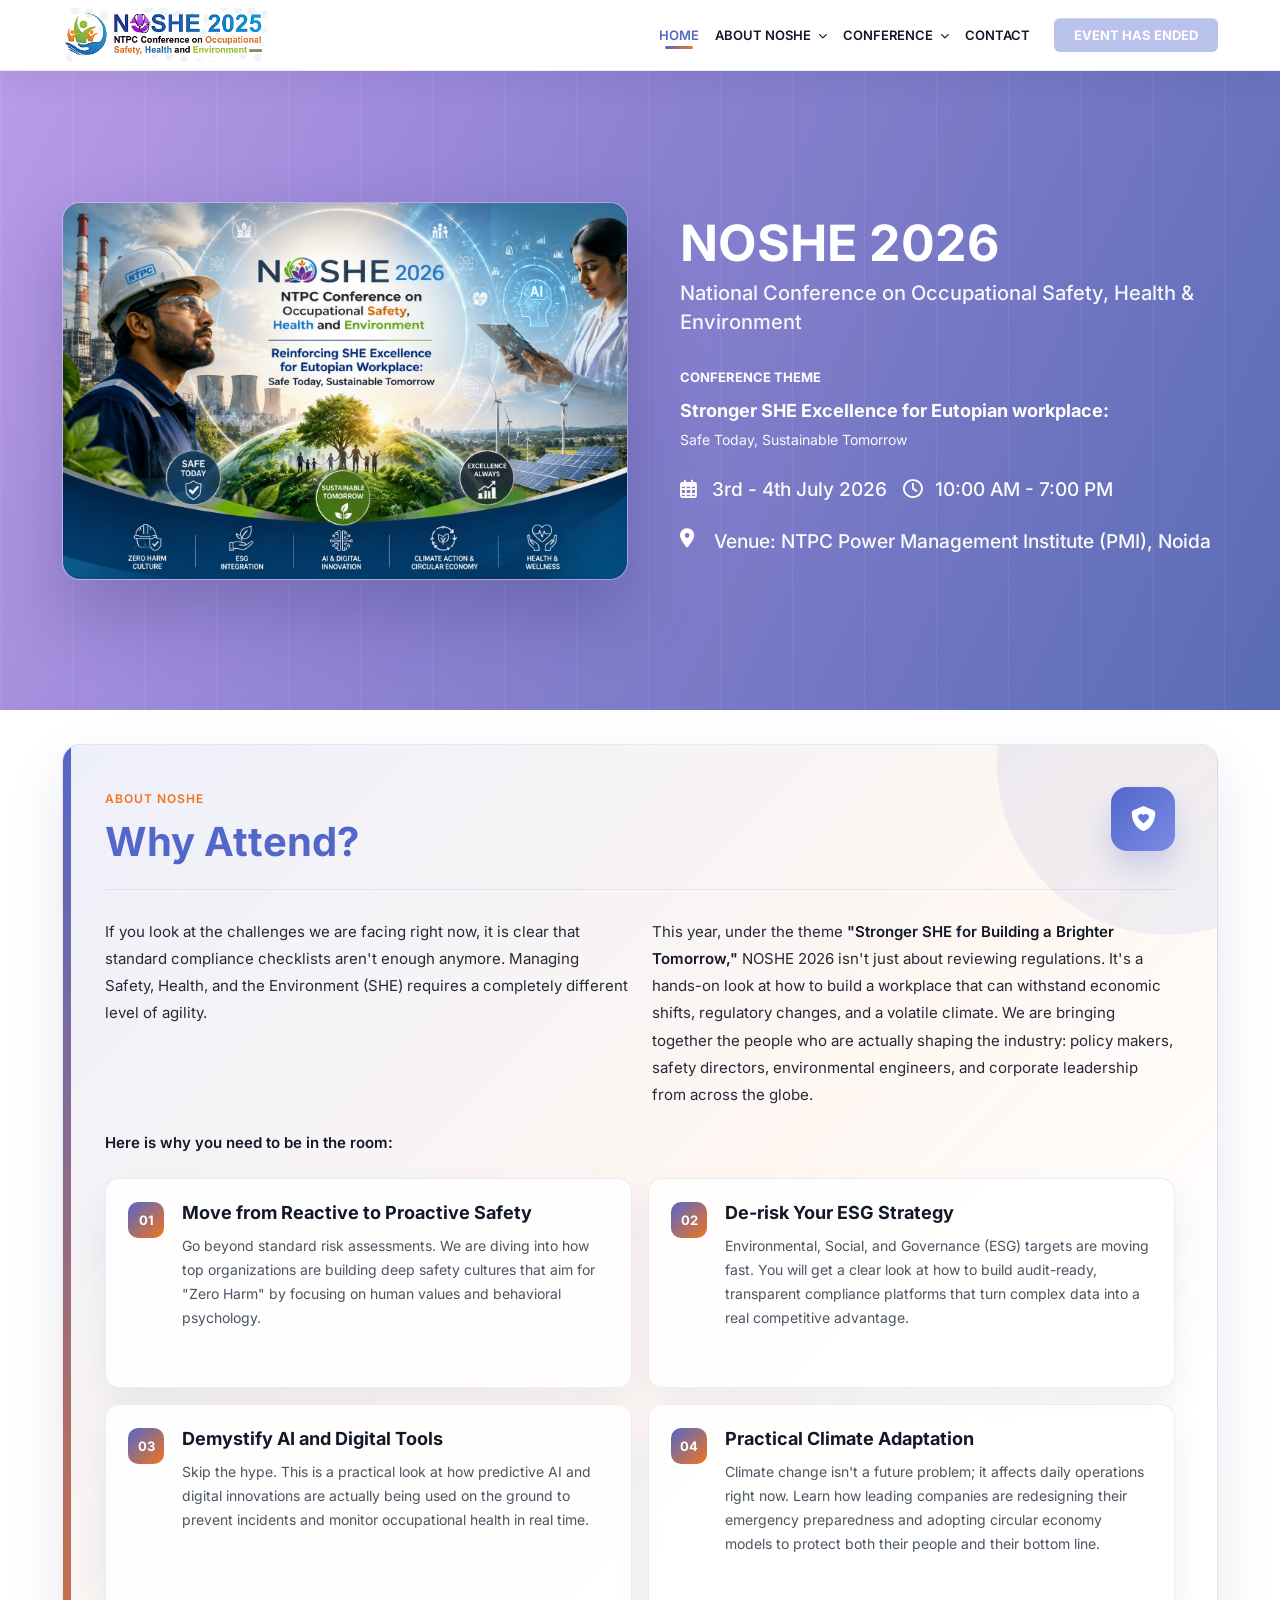
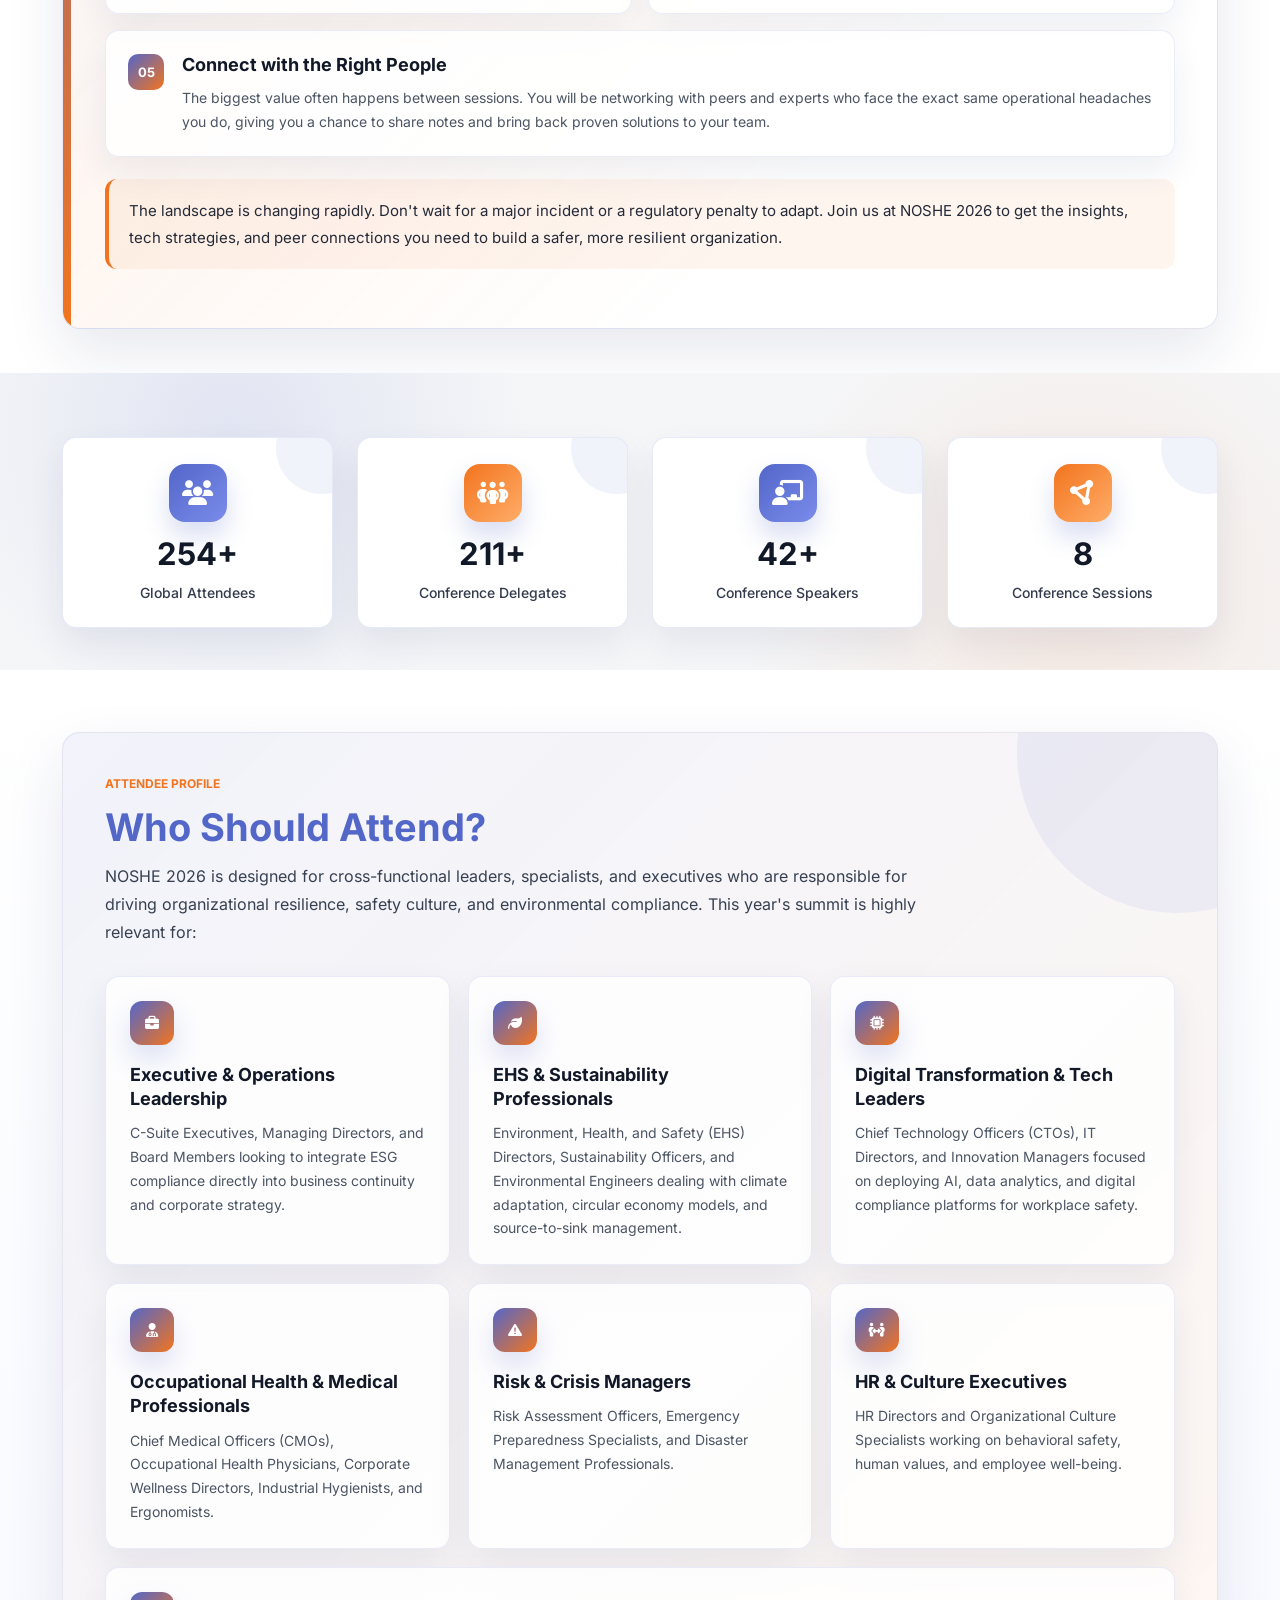
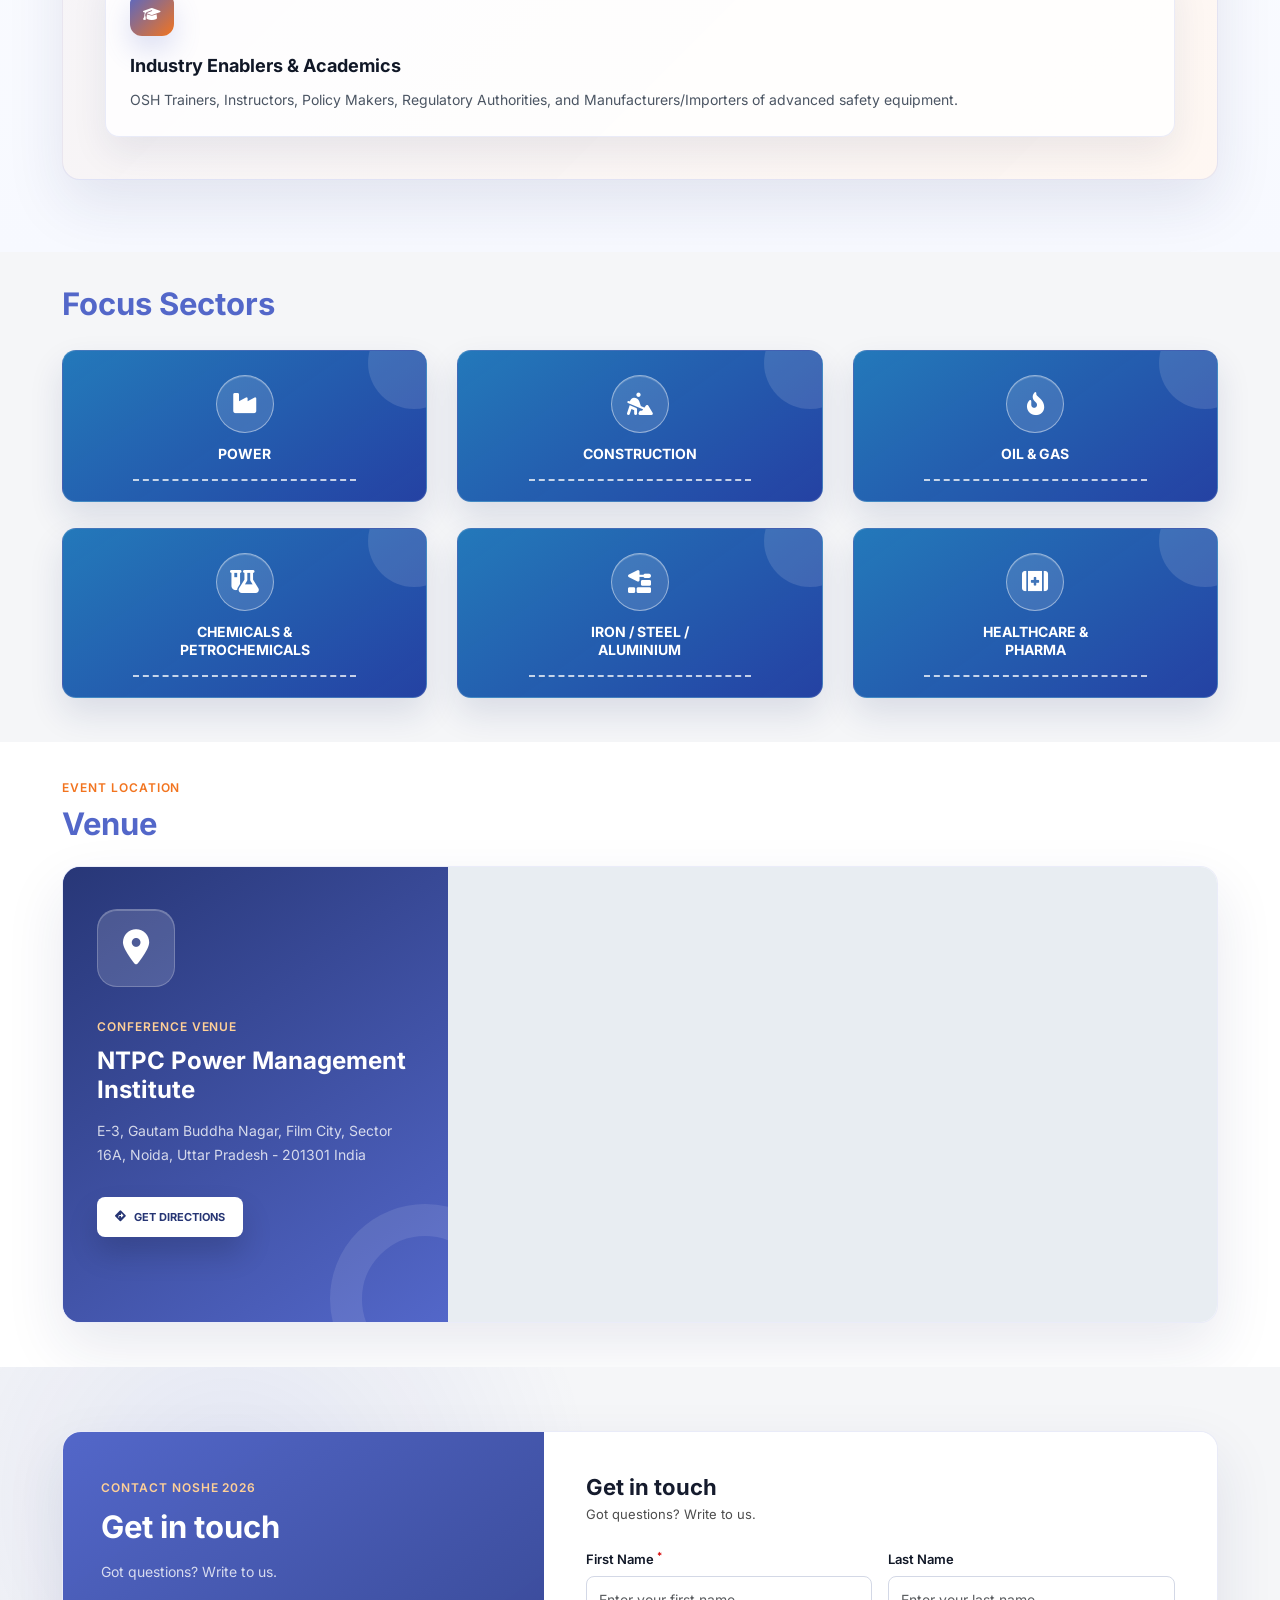
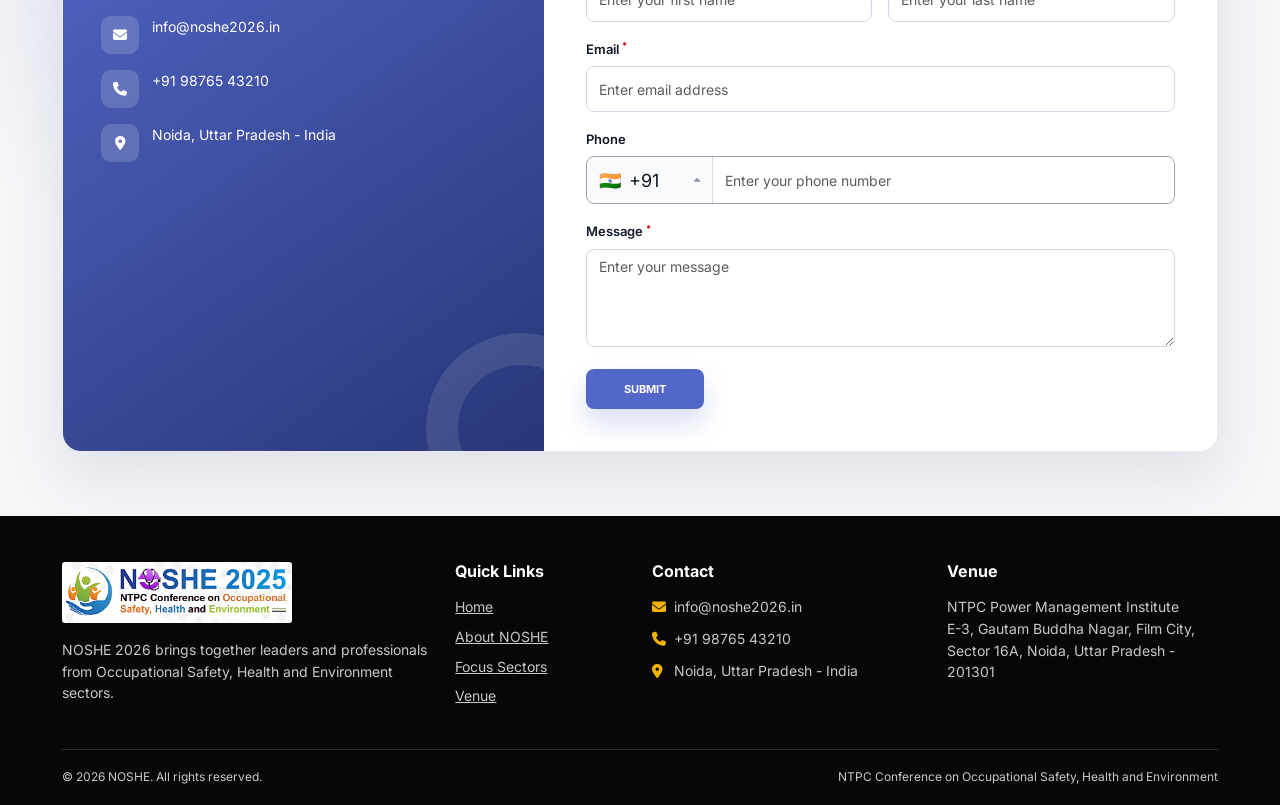
==== index.html @ 5137a6bf "first commit" ====
<!doctype html>
<html lang="en">
  <head>
    <meta charset="utf-8">
    <meta name="viewport" content="width=device-width, initial-scale=1">
    <meta name="description" content="NOSHE 2026 NTPC Conference on Occupational Safety, Health and Environment.">
    <title>NOSHE 2026 | NTPC Conference</title>
    <link href="assets/vendor/bootstrap/bootstrap.min.css" rel="stylesheet">
    <link href="assets/vendor/fontawesome/css/all.min.css" rel="stylesheet">
    <link href="assets/vendor/fonts/inter.css" rel="stylesheet">
    <link href="assets/css/style.css" rel="stylesheet">
  </head>
  <body>
    <!-- Header -->
    <header class="site-header fixed-top">
      <nav id="mainNavbar" class="navbar navbar-expand-lg">
        <div class="container page-container">
          <a class="navbar-brand" href="#home" aria-label="NOSHE 2026 home">
            <img src="assets/images/preview-logo-1.png" alt="NOSHE 2026 NTPC Conference logo">
          </a>

          <button class="navbar-toggler" type="button" data-bs-toggle="collapse" data-bs-target="#navbarMenu" aria-controls="navbarMenu" aria-expanded="false" aria-label="Toggle navigation">
            <span class="navbar-toggler-icon"></span>
          </button>

          <div id="navbarMenu" class="collapse navbar-collapse">
            <ul class="navbar-nav ms-auto align-items-lg-center">
              <li class="nav-item"><a class="nav-link active" href="#home">Home</a></li>
              <li class="nav-item dropdown">
                <a class="nav-link dropdown-toggle" href="#about" role="button" data-bs-toggle="dropdown" aria-expanded="false">About NOSHE <i class="fa-solid fa-chevron-down dropdown-arrow"></i></a>
                <ul class="dropdown-menu">
                  <li><a class="dropdown-item" href="about-noshe-2026.html">About NOSHE 2026</a></li>
                  <li><a class="dropdown-item" href="foreword.html">Foreword</a></li>
                  <li><a class="dropdown-item" href="organisers.html">Organisers</a></li>
                  <li><a class="dropdown-item" href="show-brochure.html">Show Brochure</a></li>
                </ul>
              </li>
              <li class="nav-item dropdown">
                <a class="nav-link dropdown-toggle" href="#conference" role="button" data-bs-toggle="dropdown" aria-expanded="false">Conference <i class="fa-solid fa-chevron-down dropdown-arrow"></i></a>
                <ul class="dropdown-menu">
                  <li><a class="dropdown-item" href="conference-agenda.html">Conference Agenda</a></li>
                  <li><a class="dropdown-item" href="delegate-registration.html">Delegate Registration</a></li>
                  <li><a class="dropdown-item" href="committee-members.html">Committee Members</a></li>
                  <li><a class="dropdown-item" href="venue.html">Venue</a></li>
                </ul>
              </li>
              <li class="nav-item"><a class="nav-link" href="contact.html">Contact</a></li>
              <li class="nav-item ms-lg-3"><span class="event-ended">Event Has Ended</span></li>
            </ul>
          </div>
        </div>
      </nav>
    </header>

    <!-- Hero -->
    <main>
      <section id="home" class="hero-section">
        <div class="container page-container">
          <div class="row align-items-center hero-row">
            <div class="col-lg-6">
              <div class="hero-collage">
                <div id="heroImageSlider" class="carousel slide carousel-fade hero-carousel" data-bs-ride="carousel" data-bs-interval="2800" data-bs-touch="true">
                  <div class="carousel-inner">
                    <div class="carousel-item active">
                      <div class="hero-single-slide">
                        <img src="assets/images/slide-1.jpeg" alt="NOSHE conference slide 1">
                      </div>
                    </div>
                    <div class="carousel-item">
                      <div class="hero-single-slide">
                        <img src="assets/images/slide-2.jpeg" alt="NOSHE conference slide 2">
                      </div>
                    </div>
                    <div class="carousel-item">
                      <div class="hero-single-slide">
                        <img src="assets/images/slide-3.jpeg" alt="NOSHE conference slide 3">
                      </div>
                    </div>
                  </div>
                </div>
              </div>
            </div>
            <div class="col-lg-6">
              <div class="hero-copy">
                <h1>NOSHE 2026</h1>
                <p class="hero-subtitle">National Conference on Occupational Safety, Health &amp; Environment</p>
                <div class="hero-theme-block">
                  <span>Conference Theme</span>
                  <h2>Stronger SHE Excellence for Eutopian workplace:</h2>
                  <p>Safe Today, Sustainable Tomorrow</p>
                </div>
                <div class="hero-details">
                  <p class="hero-detail hero-detail-inline">
                    <span><i class="fa-regular fa-calendar-days"></i> 3rd - 4th July 2026</span>
                    <span><i class="fa-regular fa-clock"></i> 10:00 AM - 7:00 PM</span>
                  </p>
                  <p class="hero-detail"><i class="fa-solid fa-location-dot"></i> Venue: NTPC Power Management Institute (PMI), Noida</p>
                </div>
              </div>
            </div>
          </div>
        </div>
      </section>

      <!-- Why Attend -->
      <section id="why-attend" class="content-section white-section">
        <div class="container page-container">
          <div class="why-card">
            <div class="why-title-block">
              <div>
                <span>About NOSHE</span>
                <h2>Why Attend?</h2>
              </div>
              <div class="why-icon"><i class="fa-solid fa-shield-heart"></i></div>
            </div>
            <div class="why-content">
              <div class="why-intro">
                <p>If you look at the challenges we are facing right now, it is clear that standard compliance checklists aren't enough anymore. Managing Safety, Health, and the Environment (SHE) requires a completely different level of agility.</p>
                <p>This year, under the theme <strong>"Stronger SHE for Building a Brighter Tomorrow,"</strong> NOSHE 2026 isn't just about reviewing regulations. It's a hands-on look at how to build a workplace that can withstand economic shifts, regulatory changes, and a volatile climate. We are bringing together the people who are actually shaping the industry: policy makers, safety directors, environmental engineers, and corporate leadership from across the globe.</p>
              </div>
              <p class="why-lead"><strong>Here is why you need to be in the room:</strong></p>
              <div class="why-reasons">
                <article class="why-reason">
                  <span>01</span>
                  <h3>Move from Reactive to Proactive Safety</h3>
                  <p>Go beyond standard risk assessments. We are diving into how top organizations are building deep safety cultures that aim for "Zero Harm" by focusing on human values and behavioral psychology.</p>
                </article>
                <article class="why-reason">
                  <span>02</span>
                  <h3>De-risk Your ESG Strategy</h3>
                  <p>Environmental, Social, and Governance (ESG) targets are moving fast. You will get a clear look at how to build audit-ready, transparent compliance platforms that turn complex data into a real competitive advantage.</p>
                </article>
                <article class="why-reason">
                  <span>03</span>
                  <h3>Demystify AI and Digital Tools</h3>
                  <p>Skip the hype. This is a practical look at how predictive AI and digital innovations are actually being used on the ground to prevent incidents and monitor occupational health in real time.</p>
                </article>
                <article class="why-reason">
                  <span>04</span>
                  <h3>Practical Climate Adaptation</h3>
                  <p>Climate change isn't a future problem; it affects daily operations right now. Learn how leading companies are redesigning their emergency preparedness and adopting circular economy models to protect both their people and their bottom line.</p>
                </article>
                <article class="why-reason why-reason-wide">
                  <span>05</span>
                  <h3>Connect with the Right People</h3>
                  <p>The biggest value often happens between sessions. You will be networking with peers and experts who face the exact same operational headaches you do, giving you a chance to share notes and bring back proven solutions to your team.</p>
                </article>
              </div>
              <p class="why-closing">The landscape is changing rapidly. Don't wait for a major incident or a regulatory penalty to adapt. Join us at NOSHE 2026 to get the insights, tech strategies, and peer connections you need to build a safer, more resilient organization.</p>
            </div>
          </div>
        </div>
      </section>

      <!-- Numbers -->
      <section id="numbers" class="stats-section">
        <div class="container page-container">
          <div class="row g-4">
            <div class="col-6 col-lg-3">
              <div class="stat-card">
                <div class="stat-icon"><i class="fa-solid fa-users"></i></div>
                <strong><span class="counter" data-count="300">0</span>+</strong>
                <span>Global Attendees</span>
              </div>
            </div>
            <div class="col-6 col-lg-3">
              <div class="stat-card">
                <div class="stat-icon"><i class="fa-solid fa-people-group"></i></div>
                <strong><span class="counter" data-count="250">0</span>+</strong>
                <span>Conference Delegates</span>
              </div>
            </div>
            <div class="col-6 col-lg-3">
              <div class="stat-card">
                <div class="stat-icon"><i class="fa-solid fa-chalkboard-user"></i></div>
                <strong><span class="counter" data-count="50">0</span>+</strong>
                <span>Conference Speakers</span>
              </div>
            </div>
            <div class="col-6 col-lg-3">
              <div class="stat-card">
                <div class="stat-icon"><i class="fa-solid fa-circle-nodes"></i></div>
                <strong><span class="counter" data-count="10">0</span></strong>
                <span>Conference Sessions</span>
              </div>
            </div>
          </div>
        </div>
      </section>

      <!-- Who Should Attend -->
      <section id="attendee-profile" class="content-section white-section attendee-section">
        <div class="container page-container">
          <div class="audience-shell">
            <div class="audience-heading">
              <span>Attendee Profile</span>
              <h2>Who Should Attend?</h2>
              <p>NOSHE 2026 is designed for cross-functional leaders, specialists, and executives who are responsible for driving organizational resilience, safety culture, and environmental compliance. This year's summit is highly relevant for:</p>
            </div>
            <div class="audience-grid">
              <article class="audience-card">
                <div class="audience-icon"><i class="fa-solid fa-briefcase"></i></div>
                <h3>Executive &amp; Operations Leadership</h3>
                <p>C-Suite Executives, Managing Directors, and Board Members looking to integrate ESG compliance directly into business continuity and corporate strategy.</p>
              </article>
              <article class="audience-card">
                <div class="audience-icon"><i class="fa-solid fa-leaf"></i></div>
                <h3>EHS &amp; Sustainability Professionals</h3>
                <p>Environment, Health, and Safety (EHS) Directors, Sustainability Officers, and Environmental Engineers dealing with climate adaptation, circular economy models, and source-to-sink management.</p>
              </article>
              <article class="audience-card">
                <div class="audience-icon"><i class="fa-solid fa-microchip"></i></div>
                <h3>Digital Transformation &amp; Tech Leaders</h3>
                <p>Chief Technology Officers (CTOs), IT Directors, and Innovation Managers focused on deploying AI, data analytics, and digital compliance platforms for workplace safety.</p>
              </article>
              <article class="audience-card">
                <div class="audience-icon"><i class="fa-solid fa-user-doctor"></i></div>
                <h3>Occupational Health &amp; Medical Professionals</h3>
                <p>Chief Medical Officers (CMOs), Occupational Health Physicians, Corporate Wellness Directors, Industrial Hygienists, and Ergonomists.</p>
              </article>
              <article class="audience-card">
                <div class="audience-icon"><i class="fa-solid fa-triangle-exclamation"></i></div>
                <h3>Risk &amp; Crisis Managers</h3>
                <p>Risk Assessment Officers, Emergency Preparedness Specialists, and Disaster Management Professionals.</p>
              </article>
              <article class="audience-card">
                <div class="audience-icon"><i class="fa-solid fa-people-arrows"></i></div>
                <h3>HR &amp; Culture Executives</h3>
                <p>HR Directors and Organizational Culture Specialists working on behavioral safety, human values, and employee well-being.</p>
              </article>
              <article class="audience-card audience-card-wide">
                <div class="audience-icon"><i class="fa-solid fa-graduation-cap"></i></div>
                <h3>Industry Enablers &amp; Academics</h3>
                <p>OSH Trainers, Instructors, Policy Makers, Regulatory Authorities, and Manufacturers/Importers of advanced safety equipment.</p>
              </article>
            </div>
          </div>
        </div>
      </section>

      <!-- Focus Sectors -->
      <section id="focus-sectors" class="content-section grey-section">
        <div class="container page-container">
          <h2>Focus Sectors</h2>
          <div class="sector-grid">
            <div class="sector-card"><i class="fa-solid fa-industry"></i><span>Power</span></div>
            <div class="sector-card"><i class="fa-solid fa-person-digging"></i><span>Construction</span></div>
            <div class="sector-card"><i class="fa-solid fa-fire-flame-curved"></i><span>Oil & Gas</span></div>
            <div class="sector-card"><i class="fa-solid fa-flask-vial"></i><span>Chemicals &<br>Petrochemicals</span></div>
            <div class="sector-card"><i class="fa-solid fa-trowel-bricks"></i><span>Iron / Steel /<br>Aluminium</span></div>
            <div class="sector-card"><i class="fa-solid fa-kit-medical"></i><span>Healthcare &<br>Pharma</span></div>
            
          </div>
        </div>
      </section>

      <!-- Venue -->
      <section id="venue" class="content-section white-section">
        <div class="container page-container">
          <div class="venue-heading">
            <span>Event Location</span>
            <h2>Venue</h2>
          </div>
          <div class="venue-shell">
            <div class="row g-0 align-items-stretch">
              <div class="col-lg-4">
                <div class="address-card">
                  <div class="pin-icon"><i class="fa-solid fa-location-dot"></i></div>
                  <span class="venue-label">Conference Venue</span>
                  <h3>NTPC Power Management Institute</h3>
                  <p>E-3, Gautam Buddha Nagar, Film City, Sector 16A, Noida, Uttar Pradesh - 201301 India</p>
                  <a href="https://maps.google.com/?q=NTPC+Power+Management+Institute+Noida" target="_blank" rel="noopener" class="btn btn-small-blue">
                    <i class="fa-solid fa-diamond-turn-right"></i> Get Directions
                  </a>
                </div>
              </div>
              <div class="col-lg-8">
                <div class="map-frame">
                  <iframe title="NTPC Power Management Institute map" loading="lazy" src="https://www.google.com/maps?q=NTPC%20Power%20Management%20Institute%20Noida&output=embed"></iframe>
                </div>
              </div>
            </div>
          </div>
        </div>
      </section>

      <!-- Contact -->
      <section id="contact" class="content-section contact-section">
        <div class="container page-container">
          <div class="contact-shell">
            <div class="row g-0 align-items-stretch">
              <div class="col-lg-5">
                <div class="contact-info-panel">
                  <span class="contact-kicker">Contact NOSHE 2026</span>
                  <h2>Get in touch</h2>
                  <p>Got questions? Write to us.</p>
                  <div class="contact-info-list">
                    <div>
                      <i class="fa-solid fa-envelope"></i>
                      <span>info@noshe2026.in</span>
                    </div>
                    <div>
                      <i class="fa-solid fa-phone"></i>
                      <span>+91 98765 43210</span>
                    </div>
                    <div>
                      <i class="fa-solid fa-location-dot"></i>
                      <span>Noida, Uttar Pradesh - India</span>
                    </div>
                  </div>
                </div>
              </div>
              <div class="col-lg-7">
                <form class="contact-form">
                  <h3>Get in touch</h3>
                  <p>Got questions? Write to us.</p>
                  <div class="row g-3">
                    <div class="col-md-6">
                      <label for="firstName" class="form-label">First Name <sup>*</sup></label>
                      <input id="firstName" type="text" class="form-control" placeholder="Enter your first name">
                    </div>
                    <div class="col-md-6">
                      <label for="lastName" class="form-label">Last Name</label>
                      <input id="lastName" type="text" class="form-control" placeholder="Enter your last name">
                    </div>
                    <div class="col-12">
                      <label for="email" class="form-label">Email <sup>*</sup></label>
                      <input id="email" type="email" class="form-control" placeholder="Enter email address">
                    </div>
                    <div class="col-12">
                      <label for="phone" class="form-label">Phone</label>
                      <div class="phone-field">
                        <button class="country-trigger" type="button" aria-expanded="false" aria-controls="countryDropdown">
                          <span class="selected-country"><span class="flag">🇮🇳</span> <span class="dial-code">+91</span></span>
                          <i class="fa-solid fa-caret-up"></i>
                        </button>
                        <input id="phone" type="tel" class="form-control phone-input" placeholder="Enter your phone number">
                        <div id="countryDropdown" class="country-dropdown">
                          <button type="button" class="country-option active" data-flag="🇮🇳" data-code="+91"><span>🇮🇳 India</span><em>+91</em></button>
                          <button type="button" class="country-option" data-flag="🇦🇫" data-code="+93"><span>🇦🇫 Afghanistan</span><em>+93</em></button>
                          <button type="button" class="country-option" data-flag="🇦🇱" data-code="+355"><span>🇦🇱 Albania</span><em>+355</em></button>
                          <button type="button" class="country-option" data-flag="🇩🇿" data-code="+213"><span>🇩🇿 Algeria</span><em>+213</em></button>
                          <button type="button" class="country-option" data-flag="🇦🇸" data-code="+1"><span>🇦🇸 American Samoa</span><em>+1</em></button>
                        </div>
                      </div>
                    </div>
                    <div class="col-12">
                      <label for="message" class="form-label">Message <sup>*</sup></label>
                      <textarea id="message" class="form-control" rows="4" placeholder="Enter your message"></textarea>
                    </div>
                  </div>
                  <button type="button" class="btn submit-btn">Submit</button>
                </form>
              </div>
            </div>
          </div>
        </div>
      </section>

      <!-- Footer -->
      <footer class="site-footer">
        <div class="container page-container">
          <div class="row g-4">
            <div class="col-lg-4">
              <img class="footer-logo" src="assets/images/preview-logo-1.png" alt="NOSHE 2026 logo">
              <p>NOSHE 2026 brings together leaders and professionals from Occupational Safety, Health and Environment sectors.</p>
            </div>
            <div class="col-sm-6 col-lg-2">
              <h3>Quick Links</h3>
              <ul>
                <li><a href="#home">Home</a></li>
                <li><a href="#why-attend">About NOSHE</a></li>
                <li><a href="#focus-sectors">Focus Sectors</a></li>
                <li><a href="venue.html">Venue</a></li>
              </ul>
            </div>
            <div class="col-sm-6 col-lg-3">
              <h3>Contact</h3>
              <p><i class="fa-solid fa-envelope"></i> info@noshe2026.in</p>
              <p><i class="fa-solid fa-phone"></i> +91 98765 43210</p>
              <p><i class="fa-solid fa-location-dot"></i> Noida, Uttar Pradesh - India</p>
            </div>
            <div class="col-lg-3">
              <h3>Venue</h3>
              <p>NTPC Power Management Institute<br>E-3, Gautam Buddha Nagar, Film City, Sector 16A, Noida, Uttar Pradesh - 201301</p>
            </div>
          </div>
          <div class="footer-bottom">
            <span>© 2026 NOSHE. All rights reserved.</span>
            <span>NTPC Conference on Occupational Safety, Health and Environment</span>
          </div>
        </div>
      </footer>
    </main>

    <script src="assets/vendor/jquery/jquery-3.7.1.min.js"></script>
    <script src="assets/vendor/bootstrap/bootstrap.bundle.min.js"></script>
    <script src="assets/js/main.js"></script>
  </body>
</html>
---- assets/vendor/fonts/inter.css ----
@font-face {
  font-family: "Inter";
  font-style: normal;
  font-weight: 400;
  font-display: swap;
  src: url("inter-400.ttf") format("truetype");
}

@font-face {
  font-family: "Inter";
  font-style: normal;
  font-weight: 500;
  font-display: swap;
  src: url("inter-500.ttf") format("truetype");
}

@font-face {
  font-family: "Inter";
  font-style: normal;
  font-weight: 600;
  font-display: swap;
  src: url("inter-600.ttf") format("truetype");
}

@font-face {
  font-family: "Inter";
  font-style: normal;
  font-weight: 700;
  font-display: swap;
  src: url("inter-700.ttf") format("truetype");
}

@font-face {
  font-family: "Inter";
  font-style: normal;
  font-weight: 800;
  font-display: swap;
  src: url("inter-800.ttf") format("truetype");
}
---- assets/css/style.css ----
:root {
  --blue: #5367c9;
  --dark-blue: #253fa2;
  --sector-blue: #2379ba;
  --orange: #f2741f;
  --text: #090909;
  --muted: #4d4d4d;
  --light: #f5f6f8;
  --border: #d9dce5;
  --white: #ffffff;
}

* {
  box-sizing: border-box;
}

html {
  scroll-behavior: smooth;
}

body {
  margin: 0;
  color: var(--text);
  background: var(--white);
  font-family: "Inter", "Segoe UI", Arial, sans-serif;
  font-size: 14px;
  line-height: 1.55;
  font-weight: 400;
}

.page-container {
  max-width: 1180px;
}

/* Header */
.site-header {
  background: rgba(255, 255, 255, 0.96);
  border-bottom: 1px solid rgba(83, 103, 201, 0.12);
  box-shadow: 0 10px 30px rgba(25, 42, 95, 0.08);
  backdrop-filter: blur(14px);
}

.navbar {
  min-height: 70px;
  padding: 8px 0;
}

.navbar-brand {
  padding: 0;
  display: inline-flex;
  align-items: center;
}

.navbar-brand img {
  width: 205px;
  max-width: 48vw;
  display: block;
}

.navbar .nav-link {
  position: relative;
  display: inline-flex;
  align-items: center;
  gap: 7px;
  color: #111827;
  font-size: 13px;
  font-weight: 600;
  text-transform: uppercase;
  padding: 12px 15px;
  border-radius: 7px;
  line-height: 1;
  transition: all 0.22s ease;
}

.navbar .nav-link:hover {
  color: var(--blue);
  background: rgba(83, 103, 201, 0.08);
}

.navbar .nav-link.active {
  color: var(--blue);
  background: transparent;
  box-shadow: none;
}

.navbar .nav-link.active::after {
  content: "";
  position: absolute;
  left: 14px;
  right: 14px;
  bottom: 5px;
  height: 3px;
  border-radius: 999px;
  background: linear-gradient(90deg, var(--blue), var(--orange));
}

.navbar .dropdown-toggle::after {
  display: none;
}

.dropdown-arrow {
  font-size: 9px;
  transition: transform 0.22s ease;
}

.dropdown.show .dropdown-arrow,
.dropdown-toggle[aria-expanded="true"] .dropdown-arrow {
  transform: rotate(180deg);
}

.dropdown-menu {
  min-width: 210px;
  margin-top: 12px;
  border: 1px solid rgba(83, 103, 201, 0.1);
  border-radius: 8px;
  box-shadow: 0 20px 45px rgba(25, 42, 95, 0.14);
  padding: 10px;
}

.dropdown-item {
  color: #1c2434;
  font-size: 13px;
  font-weight: 500;
  padding: 10px 12px;
  border-radius: 6px;
}

.dropdown-item:hover {
  color: #ffffff;
  background: var(--blue);
}

.event-ended {
  display: inline-flex;
  align-items: center;
  min-height: 34px;
  padding: 0 20px;
  border-radius: 6px;
  color: #ffffff;
  background: #b8c2eb;
  font-size: 13px;
  font-weight: 700;
  text-transform: uppercase;
  box-shadow: inset 0 1px 0 rgba(255, 255, 255, 0.28);
}

.navbar-toggler {
  border-color: #d7d9e4;
  padding: 7px 9px;
  box-shadow: none;
}

/* Hero */
.hero-section {
  margin-top: 70px;
  min-height: 540px;
  overflow: hidden;
  background:
    linear-gradient(90deg, rgba(255, 255, 255, 0.06) 0 1px, transparent 1px 100%),
    linear-gradient(115deg, #bb9be8 0%, #8d82d2 42%, #596cb4 100%);
  background-size: 72px 72px, auto;
  color: #ffffff;
}

.hero-row {
  min-height: 640px;
  padding: 70px 0 68px;
}

.hero-collage {
  position: relative;
  width: min(700px, 100%);
  height: auto;
  aspect-ratio: 3 / 2;
  margin: 0 auto;
  background: rgba(255, 255, 255, 0.12);
  border: 1px solid rgba(255, 255, 255, 0.18);
  border-radius: 18px;
  box-shadow: 0 34px 70px rgba(24, 31, 82, 0.24);
  overflow: hidden;
}

.hero-carousel,
.hero-carousel .carousel-inner,
.hero-carousel .carousel-item,
.hero-single-slide,
.collage-stage {
  width: 100%;
  height: 100%;
}

.hero-carousel {
  position: relative;
}

.hero-carousel .carousel-item {
  transition: opacity 0.85s ease-in-out;
}

.hero-single-slide {
  overflow: hidden;
}

.hero-single-slide img {
  width: 100%;
  height: 100%;
  display: block;
  object-fit: cover;
}

.collage-stage {
  position: relative;
}

.collage-stage::before {
  content: "";
  position: absolute;
  inset: 42px 42px 38px 64px;
  border-radius: 42px;
  background: rgba(255, 255, 255, 0.12);
  border: 1px solid rgba(255, 255, 255, 0.24);
  backdrop-filter: blur(10px);
  box-shadow: inset 0 1px 0 rgba(255, 255, 255, 0.2);
}

.hero-carousel-dots {
  position: absolute;
  right: 54px;
  bottom: -18px;
  left: auto;
  z-index: 6;
  display: flex;
  gap: 8px;
  justify-content: flex-end;
  margin: 0;
}

.hero-carousel-dots [data-bs-target] {
  width: 9px;
  height: 9px;
  margin: 0;
  border: 0;
  border-radius: 999px;
  background: rgba(255, 255, 255, 0.5);
  opacity: 1;
}

.hero-carousel-dots .active {
  width: 28px;
  background: #ffffff;
}

.collage-img {
  position: absolute;
  overflow: hidden;
  background: #dbe5ef;
  border: 5px solid rgba(255, 255, 255, 0.9);
  box-shadow: 0 24px 45px rgba(23, 31, 82, 0.28);
}

.collage-img img {
  width: 100%;
  height: 100%;
  display: block;
  object-fit: cover;
}

.collage-main {
  right: 18px;
  top: 28px;
  width: 350px;
  height: 292px;
  border-radius: 34px 110px 34px 110px;
  border-color: rgba(255, 255, 255, 0.94);
}

.collage-main::after,
.collage-small::after {
  content: "";
  position: absolute;
  inset: 0;
  background: linear-gradient(180deg, rgba(8, 17, 42, 0), rgba(8, 17, 42, 0.18));
  pointer-events: none;
}

.collage-small {
  width: 185px;
  height: 142px;
  border-radius: 28px;
}

.collage-health {
  left: 34px;
  top: 74px;
  border-color: var(--orange);
  transform: rotate(-2deg);
}

.collage-env {
  left: 68px;
  bottom: 64px;
  transform: rotate(2deg);
}

.collage-medical {
  right: 64px;
  bottom: 12px;
  width: 214px;
  height: 144px;
  border-color: rgba(255, 255, 255, 0.94);
  transform: rotate(-1deg);
}

.collage-badge {
  position: absolute;
  left: 0;
  bottom: 12px;
  z-index: 4;
  width: 176px;
  padding: 15px 16px;
  border-radius: 14px;
  color: #ffffff;
  background: rgba(18, 34, 92, 0.82);
  border: 1px solid rgba(255, 255, 255, 0.22);
  box-shadow: 0 18px 34px rgba(20, 28, 63, 0.24);
  backdrop-filter: blur(12px);
}

.collage-badge strong {
  display: block;
  font-size: 24px;
  line-height: 1;
}

.collage-badge span {
  display: block;
  margin-top: 6px;
  font-size: 11px;
  line-height: 1.35;
  font-weight: 500;
}

.collage-ring {
  position: absolute;
  display: block;
  border-radius: 999px;
  border: 2px dashed rgba(255, 255, 255, 0.34);
  pointer-events: none;
}

.ring-one {
  width: 130px;
  height: 130px;
  left: 10px;
  top: 22px;
}

.ring-two {
  width: 96px;
  height: 96px;
  right: 0;
  bottom: 70px;
  border-color: rgba(242, 116, 31, 0.45);
}

.hero-copy {
  max-width: 650px;
  padding-left: 28px;
}

.hero-copy h1 {
margin: 0 0 10px;
    font-size: 50px;
    line-height: 1.02;
    font-weight: 700;
    letter-spacing: 0;
}

.hero-copy .hero-subtitle {
  max-width: 620px;
  color: rgba(255, 255, 255, 0.94);
  font-size: 20px;
  line-height: 1.45;
  font-weight: 500;
}

.hero-theme-block {
  max-width: 620px;
  margin: 30px 0 24px;
}

.hero-theme-block span {
  display: block;
  margin-bottom: 14px;
  font-size: 13px;
  font-weight: 700;
  letter-spacing: 0;
  text-transform: uppercase;
}

.hero-theme-block h2 {
      margin: 0;
    color: #ffffff;
    font-size: 18px;
    line-height: 1.14;
    font-weight: 650;
}

.hero-copy .hero-theme-block p {
 margin: 10px 0 0;
    color: rgba(255, 255, 255, 0.96);
    font-size: 14px;
    line-height: 1.25;
    font-weight: normal;
}

.hero-copy p {
  margin: 0 0 10px;
  font-size: 19px;
  font-weight: 500;
}

.hero-details {
  display: grid;
  gap: 16px;
  margin-top: 28px;
}

.hero-detail {
  display: flex;
  align-items: flex-start;
  gap: 12px;
  color: rgba(255, 255, 255, 0.97);
  line-height: 1.35;
  font-weight: 500;
}

.hero-detail-inline {
  flex-wrap: wrap;
  column-gap: 16px;
  row-gap: 10px;
}

.hero-detail-inline span {
  display: inline-flex;
  align-items: center;
  gap: 10px;
}

.hero-copy i {
  width: 22px;
  flex: 0 0 22px;
  color: #ffffff;
}

/* Content Sections */
.content-section {
  padding: 34px 0 44px;
}

.white-section {
  background: #ffffff;
}

.grey-section,
.stats-section,
.contact-section {
  background: var(--light);
}

h2 {
  margin: 0 0 16px;
  color: var(--blue);
  font-size: 31px;
  line-height: 1.15;
  font-weight: 700;
}

.content-section p {
  margin-bottom: 17px;
}

/* Why Attend */
.why-card {
  position: relative;
  overflow: hidden;
  padding: 42px;
  border: 1px solid rgba(83, 103, 201, 0.14);
  border-radius: 18px;
  background:
    linear-gradient(135deg, rgba(83, 103, 201, 0.1), rgba(242, 116, 31, 0.06) 48%, rgba(255, 255, 255, 0) 76%),
    #ffffff;
  box-shadow: 0 24px 58px rgba(25, 42, 95, 0.1);
}

.why-card::before {
  content: "";
  position: absolute;
  inset: 0 auto 0 0;
  width: 8px;
  background: linear-gradient(180deg, var(--blue), var(--orange));
}

.why-card::after {
  content: "";
  position: absolute;
  right: -120px;
  top: -150px;
  width: 340px;
  height: 340px;
  border-radius: 50%;
  background: rgba(83, 103, 201, 0.08);
}

.why-title-block {
  position: relative;
  z-index: 2;
  display: flex;
  align-items: flex-start;
  justify-content: space-between;
  gap: 24px;
  margin-bottom: 28px;
  padding-bottom: 24px;
  border-bottom: 1px solid rgba(83, 103, 201, 0.12);
}

.why-title-block span {
  display: inline-flex;
  margin-bottom: 10px;
  color: var(--orange);
  font-size: 12px;
  font-weight: 600;
  letter-spacing: 0.08em;
  text-transform: uppercase;
}

.why-title-block h2 {
  margin: 0;
  font-size: 40px;
}

.why-icon {
  display: grid;
  flex: 0 0 64px;
  width: 64px;
  height: 64px;
  place-items: center;
  border-radius: 16px;
  color: #ffffff;
  background: linear-gradient(135deg, var(--blue), #7c8be5);
  box-shadow: 0 16px 28px rgba(83, 103, 201, 0.24);
  font-size: 25px;
}

.why-content {
  position: relative;
  z-index: 2;
  padding: 0;
  border-left: 0;
}

.why-content p {
  color: #242a38;
  font-size: 15px;
  line-height: 1.82;
}

.why-intro {
  display: grid;
  grid-template-columns: repeat(2, minmax(0, 1fr));
  gap: 24px;
  margin-bottom: 20px;
}

.why-intro p,
.why-lead {
  margin-bottom: 0;
}

.why-lead {
  margin-top: 10px;
}

.why-content strong {
  color: #111827;
  font-weight: 600;
}

.why-reasons {
  display: grid;
  grid-template-columns: repeat(2, minmax(0, 1fr));
  gap: 16px;
  margin: 22px 0;
}

.why-reason {
  position: relative;
  min-height: 210px;
  padding: 22px 22px 22px 76px;
  border: 1px solid rgba(83, 103, 201, 0.12);
  border-radius: 14px;
  background: rgba(255, 255, 255, 0.86);
  box-shadow: 0 16px 34px rgba(25, 42, 95, 0.07);
}

.why-reason-wide {
  grid-column: span 2;
  min-height: auto;
}

.why-reason span {
  position: absolute;
  left: 22px;
  top: 23px;
  display: grid;
  width: 36px;
  height: 36px;
  place-items: center;
  border-radius: 10px;
  color: #ffffff;
  background: linear-gradient(135deg, var(--blue), var(--orange));
  font-size: 13px;
  font-weight: 700;
}

.why-reason h3 {
  margin: 0 0 9px;
  color: #111827;
  font-size: 18px;
  line-height: 1.35;
  font-weight: 650;
}

.why-reason p,
.why-closing {
  margin: 0;
  color: #4b5563;
  font-size: 14px;
  line-height: 1.7;
}

.why-closing {
  padding: 18px 20px;
  border-left: 4px solid var(--orange);
  border-radius: 12px;
  background: rgba(242, 116, 31, 0.07);
  color: #242a38;
}

/* Stats */
.stats-section {
  position: relative;
  padding: 64px 0 42px;
  overflow: hidden;
}

.stats-section::before {
  content: "";
  position: absolute;
  inset: 0;
  background:
    radial-gradient(circle at 18% 20%, rgba(83, 103, 201, 0.12), transparent 28%),
    radial-gradient(circle at 84% 78%, rgba(242, 116, 31, 0.1), transparent 30%);
  pointer-events: none;
}

.stat-card {
  position: relative;
  z-index: 1;
  min-height: 142px;
  overflow: hidden;
  padding: 26px 18px 24px;
  text-align: center;
  background:
    linear-gradient(180deg, rgba(255, 255, 255, 0.96), rgba(255, 255, 255, 0.9)),
    #ffffff;
  border: 1px solid rgba(83, 103, 201, 0.14);
  border-radius: 14px;
  box-shadow: 0 16px 36px rgba(25, 42, 95, 0.08);
  transition: transform 0.24s ease, box-shadow 0.24s ease, border-color 0.24s ease;
}

.stat-card::after {
  content: "";
  position: absolute;
  right: -36px;
  top: -36px;
  width: 92px;
  height: 92px;
  border-radius: 50%;
  background: rgba(83, 103, 201, 0.08);
}

.stat-card:hover {
  transform: translateY(-7px);
  border-color: rgba(83, 103, 201, 0.3);
  box-shadow: 0 24px 46px rgba(25, 42, 95, 0.14);
}

.stat-icon {
  display: grid;
  width: 58px;
  height: 58px;
  place-items: center;
  margin: 0 auto 15px;
  border-radius: 16px;
  color: #ffffff;
  background: linear-gradient(135deg, var(--blue), #7a8bea);
  box-shadow: 0 14px 24px rgba(83, 103, 201, 0.22);
}

.col-lg-3:nth-child(even) .stat-icon {
  background: linear-gradient(135deg, var(--orange), #ffad68);
}

.stat-icon i {
  display: block;
  color: #ffffff;
  font-size: 25px;
  margin: 0;
}

.stat-card strong {
  display: block;
  color: #111827;
  font-size: 31px;
  line-height: 1.1;
  font-weight: 700;
}

.stat-card span {
  display: block;
  margin-top: 10px;
  color: #333b4d;
  font-size: 14px;
  font-weight: 500;
}

.stat-card strong .counter {
  display: inline;
  margin: 0;
  color: inherit;
  font-size: inherit;
  font-weight: inherit;
}

/* Attendee */
.attendee-section {
  padding-top: 62px;
  padding-bottom: 72px;
  background:
    linear-gradient(180deg, #ffffff 0%, #f7f9ff 100%);
}

.audience-shell {
  position: relative;
  overflow: hidden;
  padding: 42px;
  border: 1px solid rgba(83, 103, 201, 0.12);
  border-radius: 18px;
  background:
    linear-gradient(135deg, rgba(83, 103, 201, 0.08), rgba(242, 116, 31, 0.06)),
    #ffffff;
  box-shadow: 0 24px 58px rgba(25, 42, 95, 0.1);
}

.audience-shell::before {
  content: "";
  position: absolute;
  right: -120px;
  top: -140px;
  width: 320px;
  height: 320px;
  border-radius: 50%;
  background: rgba(83, 103, 201, 0.08);
}

.audience-heading {
  position: relative;
  z-index: 2;
  display: grid;
  gap: 12px;
  max-width: 850px;
  margin-bottom: 30px;
}

.audience-heading span {
  color: var(--orange);
  font-size: 12px;
  font-weight: 700;
  letter-spacing: 0;
  text-transform: uppercase;
}

.audience-heading h2 {
  margin: 0;
  font-size: 38px;
}

.audience-heading p {
  margin: 0;
  color: #374151;
  font-size: 16px;
  line-height: 1.75;
}

.audience-grid {
  position: relative;
  z-index: 2;
  display: grid;
  grid-template-columns: repeat(3, minmax(0, 1fr));
  gap: 18px;
}

.audience-card {
  min-height: 232px;
  padding: 24px;
  border: 1px solid rgba(83, 103, 201, 0.12);
  border-radius: 14px;
  background: rgba(255, 255, 255, 0.82);
  box-shadow: 0 16px 36px rgba(25, 42, 95, 0.08);
}

.audience-card-wide {
  grid-column: span 3;
  min-height: auto;
}

.audience-icon {
  display: grid;
  width: 44px;
  height: 44px;
  margin-bottom: 18px;
  place-items: center;
  border-radius: 12px;
  color: #ffffff;
  background: linear-gradient(135deg, var(--blue), var(--orange));
  box-shadow: 0 14px 28px rgba(83, 103, 201, 0.2);
}

.audience-card h3 {
  margin: 0 0 10px;
  color: #111827;
  font-size: 18px;
  line-height: 1.35;
  font-weight: 650;
}

.audience-card p {
  margin: 0;
  color: #4b5563;
  font-size: 14px;
  line-height: 1.7;
}

.attendee-card {
  position: relative;
  overflow: hidden;
  padding: 42px;
  border: 1px solid rgba(83, 103, 201, 0.12);
  border-radius: 18px;
  background: #ffffff;
  box-shadow: 0 22px 54px rgba(25, 42, 95, 0.09);
}

.attendee-card::after {
  content: "";
  position: absolute;
  right: -100px;
  top: -100px;
  width: 260px;
  height: 260px;
  border-radius: 50%;
  background: rgba(83, 103, 201, 0.08);
}

.profile-image-wrap {
  position: relative;
  width: 320px;
  max-width: 100%;
  margin: 0 auto;
}

.profile-image {
  position: relative;
  z-index: 2;
  width: 100%;
  height: 292px;
  overflow: hidden;
  border: 7px solid #ffffff;
  border-radius: 24px 92px 24px 24px;
  box-shadow: 0 24px 44px rgba(25, 42, 95, 0.2);
}

.profile-image img {
  width: 100%;
  height: 100%;
  object-fit: cover;
}

.profile-image::after {
  content: "";
  position: absolute;
  inset: 0;
  background: linear-gradient(180deg, rgba(10, 20, 45, 0), rgba(10, 20, 45, 0.26));
}

.profile-dot {
  position: absolute;
  display: block;
  border-radius: 50%;
  background: linear-gradient(135deg, var(--orange), #ffc083);
  box-shadow: 0 14px 28px rgba(242, 116, 31, 0.2);
}

.dot-one {
  width: 56px;
  height: 56px;
  left: -20px;
  top: 30px;
}

.dot-two {
  right: -24px;
  bottom: 42px;
  width: 78px;
  height: 78px;
  background: linear-gradient(135deg, var(--blue), #8c9af1);
}

.profile-tag {
  position: absolute;
  left: -18px;
  bottom: -22px;
  z-index: 3;
  min-width: 128px;
  padding: 15px 18px;
  border-radius: 12px;
  color: #ffffff;
  background: #263574;
  box-shadow: 0 20px 36px rgba(25, 42, 95, 0.2);
}

.profile-tag strong {
  display: block;
  font-size: 25px;
  line-height: 1;
  font-weight: 700;
}

.profile-tag span {
  display: block;
  margin-top: 5px;
  font-size: 12px;
  font-weight: 500;
}

.profile-content {
  position: relative;
  z-index: 2;
  padding-left: 6px;
}

.profile-kicker {
  display: inline-flex;
  margin-bottom: 8px;
  color: var(--orange);
  font-size: 12px;
  font-weight: 600;
  letter-spacing: 0.08em;
  text-transform: uppercase;
}

.orange-text {
  color: var(--orange);
  font-weight: 500;
}

.profile-list {
  display: grid;
  grid-template-columns: repeat(2, minmax(0, 1fr));
  gap: 11px 18px;
  margin: 20px 0 0;
  padding: 0;
  list-style: none;
  font-weight: 500;
}

.profile-list li {
  position: relative;
  padding: 12px 12px 12px 38px;
  border: 1px solid rgba(83, 103, 201, 0.1);
  border-radius: 10px;
  background: #fbfcff;
  color: #202838;
  font-size: 13px;
  line-height: 1.45;
}

.profile-list li::before {
  content: "\f00c";
  position: absolute;
  left: 12px;
  top: 12px;
  display: grid;
  width: 18px;
  height: 18px;
  place-items: center;
  border-radius: 50%;
  color: #ffffff;
  background: var(--blue);
  font-family: "Font Awesome 6 Free";
  font-size: 9px;
  font-weight: 900;
}

/* Focus Sectors */
.sector-grid {
  width: 100%;
  margin: 28px 0 0;
  display: grid;
  grid-template-columns: repeat(3, minmax(0, 1fr));
  gap: 26px 30px;
}

.sector-card {
  position: relative;
  min-height: 148px;
  overflow: hidden;
  display: flex;
  flex-direction: column;
  align-items: center;
  justify-content: center;
  padding: 24px 18px 20px;
  color: #ffffff;
  background:
    linear-gradient(145deg, rgba(35, 121, 186, 0.98), rgba(37, 63, 162, 0.96)),
    var(--sector-blue);
  border: 1px solid rgba(255, 255, 255, 0.14);
  border-radius: 14px;
  text-align: center;
  font-size: 14px;
  font-weight: 700;
  text-transform: uppercase;
  box-shadow: 0 16px 34px rgba(25, 42, 95, 0.12);
  transition: transform 0.24s ease, box-shadow 0.24s ease;
}

.sector-card::before {
  content: "";
  position: absolute;
  right: -34px;
  top: -34px;
  width: 92px;
  height: 92px;
  border-radius: 50%;
  background: rgba(255, 255, 255, 0.12);
}

.sector-card:hover {
  transform: translateY(-7px);
  box-shadow: 0 24px 44px rgba(25, 42, 95, 0.18);
}

.sector-card::after {
  content: "";
  width: 68%;
  margin-top: 15px;
  border-bottom: 2px dashed rgba(255, 255, 255, 0.74);
}

.sector-card i {
  display: grid;
  width: 58px;
  height: 58px;
  place-items: center;
  margin-bottom: 12px;
  border: 1px solid rgba(255, 255, 255, 0.45);
  border-radius: 50%;
  background: rgba(255, 255, 255, 0.13);
  font-size: 23px;
  box-shadow: inset 0 1px 0 rgba(255, 255, 255, 0.2);
}

.sector-card span {
  position: relative;
  z-index: 1;
  line-height: 1.35;
}

/* Venue */
.venue-heading {
  margin-bottom: 24px;
}

.venue-heading span {
  display: inline-flex;
  margin-bottom: 8px;
  color: var(--orange);
  font-size: 12px;
  font-weight: 600;
  letter-spacing: 0.08em;
  text-transform: uppercase;
}

.venue-shell {
  overflow: hidden;
  border: 1px solid rgba(83, 103, 201, 0.12);
  border-radius: 18px;
  background: #ffffff;
  box-shadow: 0 24px 58px rgba(25, 42, 95, 0.1);
}

.address-card {
  position: relative;
  height: 100%;
  min-height: 455px;
  padding: 42px 34px;
  color: #ffffff;
  background:
    linear-gradient(145deg, rgba(38, 53, 116, 0.96), rgba(83, 103, 201, 0.94)),
    var(--blue);
  overflow: hidden;
}

.address-card::after {
  content: "";
  position: absolute;
  right: -72px;
  bottom: -72px;
  width: 190px;
  height: 190px;
  border-radius: 50%;
  border: 32px solid rgba(255, 255, 255, 0.1);
}

.pin-icon {
  display: grid;
  width: 78px;
  height: 78px;
  place-items: center;
  margin-bottom: 28px;
  color: #ffffff;
  background: rgba(255, 255, 255, 0.15);
  border: 1px solid rgba(255, 255, 255, 0.22);
  border-radius: 20px;
  font-size: 35px;
  box-shadow: inset 0 1px 0 rgba(255, 255, 255, 0.22);
}

.venue-label {
  display: inline-flex;
  margin-bottom: 10px;
  color: #ffd097;
  font-size: 12px;
  font-weight: 600;
  letter-spacing: 0.08em;
  text-transform: uppercase;
}

.address-card h3 {
  position: relative;
  z-index: 1;
  margin: 0 0 14px;
  color: #ffffff;
  font-size: 24px;
  line-height: 1.22;
  font-weight: 700;
}

.address-card p {
  position: relative;
  z-index: 1;
  color: rgba(255, 255, 255, 0.78);
  font-size: 14px;
  line-height: 1.75;
}

.btn-small-blue,
.submit-btn {
  border: 0;
  border-radius: 4px;
  color: #ffffff;
  background: var(--blue);
  font-size: 11px;
  font-weight: 700;
  text-transform: uppercase;
  padding: 11px 15px;
}

.address-card .btn-small-blue {
  position: relative;
  z-index: 1;
  display: inline-flex;
  align-items: center;
  gap: 8px;
  margin-top: 12px;
  color: #263574;
  background: #ffffff;
  border-radius: 8px;
  padding: 12px 18px;
  box-shadow: 0 16px 30px rgba(0, 0, 0, 0.16);
}

.btn-small-blue:hover,
.submit-btn:hover {
  color: #ffffff;
  background: #4054b4;
}

.map-frame {
  height: 455px;
  border: 0;
  overflow: hidden;
  background: #e8edf2;
}

.map-frame iframe {
  width: 100%;
  height: 100%;
  border: 0;
}

/* Contact */
.contact-section {
  position: relative;
  padding: 64px 0;
  overflow: visible;
  background:
    radial-gradient(circle at 18% 18%, rgba(83, 103, 201, 0.12), transparent 30%),
    var(--light);
}

.contact-shell {
  overflow: visible;
  border: 1px solid rgba(83, 103, 201, 0.13);
  border-radius: 18px;
  background: #ffffff;
  box-shadow: 0 24px 58px rgba(25, 42, 95, 0.1);
}

.contact-info-panel {
  position: relative;
  min-height: 100%;
  padding: 44px 38px;
  color: #ffffff;
  background:
    linear-gradient(145deg, rgba(83, 103, 201, 0.95), rgba(38, 53, 116, 0.96)),
    var(--blue);
  border-radius: 18px 0 0 18px;
  overflow: hidden;
}

.contact-info-panel::after {
  content: "";
  position: absolute;
  right: -72px;
  bottom: -72px;
  width: 190px;
  height: 190px;
  border-radius: 50%;
  border: 32px solid rgba(255, 255, 255, 0.1);
}

.contact-kicker {
  display: inline-flex;
  margin-bottom: 12px;
  color: #ffd097;
  font-size: 12px;
  font-weight: 600;
  letter-spacing: 0.08em;
  text-transform: uppercase;
}

.contact-info-panel h2 {
  color: #ffffff;
}

.contact-info-panel p {
  color: rgba(255, 255, 255, 0.78);
}

.contact-info-list {
  display: grid;
  gap: 16px;
  margin-top: 34px;
}

.contact-info-list div {
  display: flex;
  align-items: flex-start;
  gap: 13px;
}

.contact-info-list i {
  display: grid;
  flex: 0 0 38px;
  width: 38px;
  height: 38px;
  place-items: center;
  border-radius: 10px;
  color: #ffffff;
  background: rgba(255, 255, 255, 0.16);
}

.contact-form {
  position: relative;
  z-index: 3;
  width: 100%;
  margin: 0;
  padding: 42px;
  background: #ffffff;
  border-radius: 0 18px 18px 0;
}

.contact-form h3 {
  margin: 0 0 4px;
  color: #151b2d;
  font-size: 22px;
  font-weight: 700;
}

.contact-form p {
  margin: 0 0 24px;
  color: var(--muted);
  font-size: 13px;
}

.form-label {
  margin-bottom: 7px;
  color: #111827;
  font-size: 13px;
  font-weight: 600;
}

.form-label sup {
  color: #d60000;
}

.form-control,
.input-group-text {
  min-height: 46px;
  border-color: #d3d8e6;
  border-radius: 8px;
  color: #111827;
  font-size: 14px;
  box-shadow: none;
}

.form-control:focus {
  border-color: var(--blue);
  box-shadow: 0 0 0 4px rgba(83, 103, 201, 0.12);
}

textarea.form-control {
  resize: vertical;
}

.phone-field {
  position: relative;
  display: flex;
  min-height: 46px;
  border: 1px solid #9ca3af;
  border-radius: 8px;
  background: #ffffff;
}

.phone-field:focus-within {
  border-color: var(--blue);
  box-shadow: 0 0 0 4px rgba(83, 103, 201, 0.12);
}

.country-trigger {
  display: inline-flex;
  align-items: center;
  justify-content: space-between;
  gap: 8px;
  min-width: 126px;
  padding: 0 12px;
  border: 0;
  border-right: 1px solid #d7dbe7;
  border-radius: 8px 0 0 8px;
  color: #111827;
  background: #f8fafc;
  font-size: 18px;
}

.country-trigger i {
  color: #8792a6;
  font-size: 10px;
  transition: transform 0.2s ease;
}

.phone-field.open .country-trigger i {
  transform: rotate(180deg);
}

.selected-country {
  display: inline-flex;
  align-items: center;
  gap: 8px;
  white-space: nowrap;
}

.phone-input {
  flex: 1;
  min-width: 0;
  border: 0;
  border-radius: 0 8px 8px 0;
}

.phone-input:focus {
  box-shadow: none;
}

.country-dropdown {
  position: absolute;
  left: 0;
  top: calc(100% + 1px);
  z-index: 25;
  display: none;
  width: min(380px, 100%);
  max-height: 240px;
  overflow-y: auto;
  border: 1px solid #d3d8e6;
  border-radius: 0 0 8px 8px;
  background: #ffffff;
  box-shadow: 0 18px 40px rgba(25, 42, 95, 0.16);
}

.phone-field.open .country-dropdown {
  display: block;
}

.country-option {
  display: flex;
  width: 100%;
  align-items: center;
  justify-content: space-between;
  gap: 18px;
  padding: 13px 14px;
  border: 0;
  border-bottom: 1px solid #eef1f6;
  color: #111827;
  background: #ffffff;
  text-align: left;
  font-size: 16px;
}

.country-option:hover,
.country-option.active {
  background: #f0f0f0;
}

.country-option em {
  color: #8b95a7;
  font-style: normal;
}

.contact-form .submit-btn {
  min-width: 118px;
  margin-top: 22px;
  border-radius: 8px;
  padding: 12px 24px;
  box-shadow: 0 14px 26px rgba(83, 103, 201, 0.22);
}

/* Footer */
.site-footer {
  padding: 46px 0 18px;
  color: rgba(255, 255, 255, 0.78);
  background: #070707;
}

.footer-logo {
  width: 230px;
  max-width: 100%;
  margin-bottom: 16px;
  border-radius: 3px;
  background: #ffffff;
}

.site-footer h3 {
  margin: 0 0 15px;
  color: #ffffff;
  font-size: 16px;
  font-weight: 700;
}

.site-footer p {
  margin-bottom: 10px;
}

.site-footer ul {
  margin: 0;
  padding: 0;
  list-style: none;
}

.site-footer li {
  margin-bottom: 8px;
}

.site-footer a {
  color: rgba(255, 255, 255, 0.78);
}

.site-footer a:hover {
  color: #ffffff;
}

.site-footer i {
  width: 18px;
  color: #f4b400;
}

.footer-bottom {
  display: flex;
  justify-content: space-between;
  gap: 18px;
  margin-top: 34px;
  padding-top: 18px;
  border-top: 1px solid rgba(255, 255, 255, 0.14);
  font-size: 12px;
}

/* Conference Agenda Page */
.agenda-page {
  background: #f3f7fb;
}

.agenda-hero {
  position: relative;
  min-height: 350px;
  margin-top: 70px;
  overflow: hidden;
  display: flex;
  align-items: center;
  color: #ffffff;
  background:
    linear-gradient(135deg, rgba(9, 18, 34, 0.97), rgba(34, 52, 88, 0.94)),
    #111b2b;
}

.agenda-hero::before {
  content: "";
  position: absolute;
  inset: 0;
  background:
    radial-gradient(circle at 16% 72%, rgba(95, 136, 139, 0.45), transparent 28%),
    radial-gradient(circle at 70% 10%, rgba(72, 101, 112, 0.48), transparent 38%);
}

.agenda-shape {
  position: absolute;
  opacity: 0.42;
  background: #5c7882;
  transform: rotate(38deg);
}

.shape-one {
  left: -150px;
  bottom: -90px;
  width: 420px;
  height: 210px;
  border-radius: 90px;
}

.shape-two {
  left: 50%;
  top: -125px;
  width: 420px;
  height: 420px;
  border-radius: 50%;
}

.shape-three {
  right: -60px;
  top: -80px;
  width: 520px;
  height: 520px;
  border-radius: 80px;
}

.agenda-hero .container {
  position: relative;
  z-index: 1;
}

.agenda-hero h1 {
  margin-bottom: 0;
  color: #ffffff;
  font-size: clamp(34px, 4vw, 54px);
  font-weight: 700;
  letter-spacing: 0;
  text-transform: uppercase;
}

.agenda-hero h1::after {
  content: "";
  display: block;
  width: 84px;
  height: 4px;
  margin: 18px auto 0;
  border-radius: 999px;
  background: linear-gradient(90deg, var(--blue), var(--orange));
}

.agenda-hero-subtitle {
  max-width: 680px;
  margin: 18px auto 34px;
  color: rgba(255, 255, 255, 0.78);
  font-size: 16px;
}

.agenda-actions {
  display: flex;
  flex-wrap: wrap;
  justify-content: center;
  gap: 22px;
}

.agenda-btn {
  min-width: 174px;
  border: 1px solid var(--blue);
  border-radius: 10px;
  color: #ffffff;
  background: linear-gradient(135deg, var(--blue), #7382e4);
  font-size: 14px;
  font-weight: 700;
  text-transform: uppercase;
  padding: 14px 24px;
  box-shadow: 0 16px 28px rgba(83, 103, 201, 0.22);
}

.agenda-btn i {
  margin-right: 8px;
}

.agenda-btn:hover {
  color: #ffffff;
  background: #4054b4;
}

.agenda-btn-outline {
  border-color: #ffffff;
  background: rgba(255, 255, 255, 0.05);
  box-shadow: inset 0 1px 0 rgba(255, 255, 255, 0.18);
}

.agenda-btn-outline:hover {
  color: #172137;
  background: #ffffff;
}

.agenda-section {
  padding: 42px 0 22px;
  background:
    radial-gradient(circle at 8% 20%, rgba(83, 103, 201, 0.1), transparent 28%),
    #f3f7fb;
}

.agenda-board {
  position: relative;
  overflow: visible;
  border: 1px solid rgba(83, 103, 201, 0.12);
  border-radius: 18px;
  background: #ffffff;
  box-shadow: 0 24px 58px rgba(25, 42, 95, 0.1);
}

.agenda-sticky-tools {
  position: sticky;
  top: 70px;
  z-index: 35;
  overflow: visible;
  background: #ffffff;
  border-radius: 18px 18px 0 0;
  box-shadow: 0 10px 24px rgba(25, 42, 95, 0.08);
}

.timezone-bar {
  display: flex;
  align-items: center;
  gap: 12px;
  min-height: 56px;
  padding: 0 22px;
  border-bottom: 1px solid #e8edf5;
  color: #111827;
  font-size: 13px;
  background: linear-gradient(90deg, rgba(83, 103, 201, 0.06), rgba(255, 255, 255, 0));
}

.timezone-bar i {
  color: #2586e6;
}

.timezone-bar a {
  color: #4d6bbd;
  font-weight: 600;
}

.timezone-popover {
  display: none;
  position: absolute;
  z-index: 40;
  width: min(520px, calc(100vw - 28px));
  margin: 0;
  background: #ffffff;
  border: 1px solid rgba(83, 103, 201, 0.12);
  border-radius: 12px;
  box-shadow: 0 18px 42px rgba(25, 42, 95, 0.14);
}

.timezone-popover.open {
  display: block;
}

.timezone-dialog {
  position: relative;
  padding: 30px 18px 16px;
}

.timezone-close {
  position: absolute;
  right: 14px;
  top: 12px;
  display: grid;
  width: 24px;
  height: 24px;
  place-items: center;
  padding: 0;
  border: 1.5px solid #111827;
  border-radius: 50%;
  color: #111827;
  background: #ffffff;
  font-size: 12px;
  line-height: 1;
}

.timezone-dialog h2 {
  margin: 0 0 10px;
  color: #111827;
  font-size: 18px;
  font-weight: 600;
}

.timezone-select-wrap {
  position: relative;
}

.timezone-select-trigger {
  display: flex;
  width: 100%;
  min-height: 42px;
  align-items: center;
  justify-content: space-between;
  gap: 12px;
  padding: 0 13px 0 16px;
  border: 1px solid #c8cedb;
  border-radius: 8px;
  color: #111827;
  background: #ffffff;
  font-size: 15px;
  font-weight: 400;
  text-align: left;
}

.timezone-select-wrap.open .timezone-select-trigger {
  border-color: #0d6efd;
  border-radius: 8px 8px 0 0;
  box-shadow: none;
}

.timezone-select-wrap.open .timezone-select-trigger span {
  color: #8b8f98;
}

.timezone-select-trigger i {
  font-size: 12px;
}

.timezone-options {
  position: absolute;
  left: 0;
  right: 0;
  top: 41px;
  z-index: 45;
  display: none;
  max-height: 280px;
  overflow-y: auto;
  border: 1px solid #0d6efd;
  border-top: 0;
  border-radius: 0 0 8px 8px;
  background: #ffffff;
  box-shadow: 0 14px 30px rgba(25, 42, 95, 0.1);
}

.timezone-select-wrap.open .timezone-options {
  display: block;
}

.timezone-options button {
  display: block;
  width: 100%;
  min-height: 42px;
  padding: 9px 14px;
  border: 0;
  border-bottom: 1px solid #eceff4;
  color: #242833;
  background: #ffffff;
  font-size: 15px;
  font-weight: 400;
  text-align: left;
}

.timezone-options button:hover {
  background: #f4f5f7;
}

.timezone-options button.active {
  color: #111827;
  font-weight: 700;
}

.timezone-actions {
  display: flex;
  gap: 12px;
  margin-top: 28px;
}

.timezone-change,
.timezone-cancel {
  min-width: 92px;
  min-height: 38px;
  border-radius: 8px;
  font-size: 13px;
  font-weight: 600;
  text-transform: uppercase;
}

.timezone-change {
  border: 1px solid #aeb8ec;
  color: #ffffff;
  background: linear-gradient(135deg, #aeb8ec, #96a3e4);
  box-shadow: 0 10px 18px rgba(83, 103, 201, 0.18);
}

.timezone-cancel {
  border: 1px solid #111827;
  color: #111827;
  background: #ffffff;
}

.agenda-tabs-wrap {
  display: flex;
  align-items: stretch;
  justify-content: space-between;
  border-bottom: 1px solid #e8edf5;
  background: #ffffff;
}

.agenda-tabs {
  display: flex;
  min-width: 0;
}

.agenda-tabs .nav-link {
  min-width: 154px;
  height: 72px;
  padding: 13px 22px;
  border: 0;
  border-right: 1px solid #e6ebf2;
  border-radius: 0;
  color: #111827;
  background: #ffffff;
  text-align: center;
}

.agenda-tabs .nav-link strong {
  display: block;
  color: #111827;
  font-size: 15px;
  font-weight: 500;
}

.agenda-tabs .nav-link span {
  display: block;
  margin-top: 3px;
  color: #6b7280;
  font-size: 11px;
}

.agenda-tabs .nav-link.active {
  position: relative;
  color: var(--blue);
  background: #ffffff;
}

.agenda-tabs .nav-link.active::after {
  content: "";
  position: absolute;
  left: 0;
  right: 0;
  bottom: 0;
  height: 4px;
  background: linear-gradient(90deg, var(--blue), var(--orange));
}

.agenda-tabs .nav-link.active strong {
  color: var(--blue);
  font-weight: 600;
}

.filter-btn {
  display: grid;
  width: 84px;
  place-items: center;
  border: 0;
  border-left: 1px solid #e6ebf2;
  color: #111827;
  background: #ffffff;
  font-size: 11px;
  font-weight: 600;
}

.filter-btn i {
  font-size: 16px;
}

.filter-btn span {
  display: block;
}

.agenda-list {
  position: relative;
  padding: 0 14px;
}

.agenda-item {
  display: grid;
  grid-template-columns: 116px 58px minmax(0, 1fr);
  min-height: 126px;
  border-bottom: 1px solid #edf0f5;
  transition: background 0.2s ease;
}

.agenda-item:hover {
  background: #fbfcff;
}

.agenda-item time {
  padding: 32px 12px 0;
  color: #111827;
  font-size: 16px;
  font-weight: 600;
}

.agenda-line {
  position: relative;
  display: flex;
  justify-content: center;
}

.agenda-line::before {
  content: "";
  position: absolute;
  top: 0;
  bottom: 0;
  left: 50%;
  width: 1px;
  background: #edf0f5;
}

.agenda-line span {
  position: relative;
  z-index: 1;
  display: grid;
  width: 30px;
  height: 30px;
  place-items: center;
  margin-top: 31px;
  border-radius: 50%;
  color: #ffffff;
  background: linear-gradient(135deg, #7b73e8, var(--blue));
  box-shadow: 0 8px 18px rgba(83, 103, 201, 0.22);
  font-size: 12px;
}

.agenda-content {
  padding: 30px 28px 24px;
}

.agenda-content h2 {
  margin: 0 0 8px;
  color: #111827;
  font-size: 17px;
  line-height: 1.35;
  font-weight: 600;
}

.agenda-content p {
  margin: 0;
  color: #111827;
  font-size: 12px;
}

.agenda-content p i {
  color: #aeb4bd;
  margin-right: 4px;
}

.avatar-row {
  display: flex;
  align-items: center;
  gap: 8px;
  margin-top: 16px;
}

.avatar-row img {
  display: block;
  width: 36px;
  height: 36px;
  border: 2px solid #ffffff;
  border-radius: 50%;
  object-fit: cover;
  background: #eef2f7;
  box-shadow: 0 3px 10px rgba(16, 32, 64, 0.12);
  cursor: pointer;
  transition: transform 0.2s ease, box-shadow 0.2s ease;
}

.avatar-row img:hover {
  transform: translateY(-2px) scale(1.06);
  box-shadow: 0 8px 16px rgba(16, 32, 64, 0.18);
}

.empty-agenda {
  padding: 70px 24px;
  text-align: center;
}

.empty-agenda i {
  display: grid;
  width: 62px;
  height: 62px;
  place-items: center;
  margin: 0 auto 18px;
  border-radius: 50%;
  color: var(--blue);
  background: rgba(83, 103, 201, 0.1);
  font-size: 28px;
}

.empty-agenda h2 {
  color: #111827;
  font-size: 22px;
}

.empty-agenda p {
  color: #6b7280;
}

/* Contact Page */
.contact-page {
  background: #f3f7fb;
}

.contact-page-hero {
  margin-top: 70px;
  padding: 92px 0 78px;
  color: #ffffff;
  background:
    radial-gradient(circle at 18% 24%, rgba(242, 116, 31, 0.18), transparent 26%),
    linear-gradient(135deg, #111b2b, #293c6f);
}

.contact-page-hero span,
.secretariat-intro span {
  display: inline-flex;
  margin-bottom: 12px;
  color: #ffd097;
  font-size: 12px;
  font-weight: 600;
  letter-spacing: 0.08em;
  text-transform: uppercase;
}

.contact-page-hero h1 {
  max-width: 760px;
  margin: 0 0 18px;
  color: #ffffff;
  font-size: clamp(34px, 4vw, 52px);
  line-height: 1.12;
  font-weight: 600;
}

.contact-page-hero p {
  max-width: 640px;
  margin: 0;
  color: rgba(255, 255, 255, 0.78);
  font-size: 16px;
}

.secretariat-section {
  padding: 58px 0 70px;
}

.secretariat-card {
  padding: 42px;
  border: 1px solid rgba(83, 103, 201, 0.12);
  border-radius: 18px;
  background: #ffffff;
  box-shadow: 0 24px 58px rgba(25, 42, 95, 0.1);
}

.secretariat-intro {
  margin-bottom: 28px;
}

.secretariat-intro span {
  color: var(--orange);
}

.secretariat-intro h2 {
  margin-bottom: 0;
}

.secretariat-person {
  height: 100%;
  padding: 30px 24px;
  border: 1px solid #e3e7ef;
  border-radius: 14px;
  background:
    linear-gradient(180deg, #ffffff, #fbfcff);
  box-shadow: 0 14px 30px rgba(25, 42, 95, 0.07);
  transition: transform 0.22s ease, box-shadow 0.22s ease;
}

.secretariat-person:hover {
  transform: translateY(-6px);
  box-shadow: 0 22px 42px rgba(25, 42, 95, 0.12);
}

.person-icon {
  display: grid;
  width: 58px;
  height: 58px;
  place-items: center;
  margin-bottom: 20px;
  border-radius: 16px;
  color: #ffffff;
  background: linear-gradient(135deg, var(--blue), #7281e2);
  box-shadow: 0 14px 24px rgba(83, 103, 201, 0.2);
  font-size: 22px;
}

.secretariat-person h3 {
  margin: 0 0 14px;
  color: #111827;
  font-size: 20px;
  line-height: 1.3;
  font-weight: 600;
}

.secretariat-person p {
  margin: 0 0 7px;
  color: #394154;
  font-size: 14px;
}

.secretariat-person a {
  display: inline-flex;
  align-items: center;
  gap: 8px;
  margin-top: 14px;
  color: var(--blue);
  font-size: 15px;
  font-weight: 600;
}

/* About NOSHE Page */
.about-page {
  background: #f3f7fb;
}

.about-page-hero {
  margin-top: 70px;
  padding: 86px 0 74px;
  color: #ffffff;
  background:
    radial-gradient(circle at 18% 24%, rgba(242, 116, 31, 0.16), transparent 28%),
    linear-gradient(135deg, #111b2b, #293c6f);
}

.about-page-hero span {
  display: inline-flex;
  margin-bottom: 12px;
  color: #ffd097;
  font-size: 12px;
  font-weight: 600;
  letter-spacing: 0.08em;
  text-transform: uppercase;
}

.about-page-hero h1 {
  margin: 0;
  color: #ffffff;
  font-size: clamp(34px, 4vw, 52px);
  line-height: 1.12;
  font-weight: 600;
}

.about-detail-section {
  padding: 58px 0 72px;
}

.about-detail-card {
  position: relative;
  max-width: 980px;
  margin: 0 auto;
  padding: 44px;
  border: 1px solid rgba(83, 103, 201, 0.12);
  border-radius: 18px;
  background: #ffffff;
  box-shadow: 0 24px 58px rgba(25, 42, 95, 0.1);
}

.about-detail-card::before {
  content: "";
  position: absolute;
  left: 0;
  top: 0;
  width: 7px;
  height: 100%;
  border-radius: 18px 0 0 18px;
  background: linear-gradient(180deg, var(--blue), var(--orange));
}

.about-detail-icon {
  display: grid;
  width: 64px;
  height: 64px;
  place-items: center;
  margin-bottom: 22px;
  border-radius: 16px;
  color: #ffffff;
  background: linear-gradient(135deg, var(--blue), #7281e2);
  box-shadow: 0 14px 24px rgba(83, 103, 201, 0.2);
  font-size: 26px;
}

.about-detail-card h2 {
  margin-bottom: 20px;
}

.about-detail-card p {
  color: #2a3244;
  font-size: 16px;
  line-height: 1.85;
}

.about-detail-card p:last-child {
  margin-bottom: 0;
}

.about-detail-card strong {
  color: #111827;
  font-weight: 600;
}

.about-organiser-card {
  position: relative;
  overflow: hidden;
  display: grid;
  grid-template-columns: 0.85fr 1.35fr;
  gap: 42px;
  align-items: stretch;
  padding: 34px;
  border: 1px solid rgba(83, 103, 201, 0.12);
  border-radius: 18px;
  background: #ffffff;
  box-shadow: 0 24px 58px rgba(25, 42, 95, 0.1);
}

.about-organiser-card::before {
  content: "";
  position: absolute;
  left: 0;
  top: 0;
  width: 7px;
  height: 100%;
  border-radius: 18px 0 0 18px;
  background: linear-gradient(180deg, var(--blue), var(--orange));
}

.about-organiser-media {
  position: relative;
  min-height: 520px;
  overflow: hidden;
  border-radius: 16px;
  background: #5367c9;
}

.about-organiser-media::after {
  content: "";
  position: absolute;
  inset: 0;
  background:
    linear-gradient(180deg, rgba(14, 24, 54, 0.08), rgba(14, 24, 54, 0.66)),
    linear-gradient(135deg, rgba(83, 103, 201, 0.16), rgba(242, 116, 31, 0.22));
}

.about-organiser-photo {
  width: 100%;
  height: 100%;
  display: block;
  object-fit: cover;
}

.about-organiser-logo {
  position: absolute;
  top: 24px;
  left: 24px;
  z-index: 2;
  display: grid;
  width: 142px;
  min-height: 86px;
  place-items: center;
  padding: 14px 18px;
  border: 1px solid rgba(255, 255, 255, 0.28);
  border-radius: 14px;
  background: rgba(255, 255, 255, 0.92);
  box-shadow: 0 20px 40px rgba(25, 42, 95, 0.2);
  backdrop-filter: blur(12px);
}

.about-organiser-logo img {
  width: 100%;
  height: auto;
  display: block;
}

.about-organiser-stats {
  position: absolute;
  right: 24px;
  bottom: 24px;
  left: 24px;
  z-index: 2;
  display: grid;
  grid-template-columns: repeat(2, minmax(0, 1fr));
  gap: 14px;
}

.about-organiser-stat {
  padding: 18px;
  border: 1px solid rgba(255, 255, 255, 0.22);
  border-radius: 14px;
  color: #ffffff;
  background: rgba(255, 255, 255, 0.14);
}

.about-organiser-stat strong {
  display: block;
  font-size: 30px;
  line-height: 1;
  font-weight: 700;
}

.about-organiser-stat span {
  display: block;
  margin-top: 8px;
  color: rgba(255, 255, 255, 0.84);
  font-size: 13px;
  line-height: 1.4;
}

.about-organiser-content {
  padding: 12px 8px 10px 0;
}

.about-organiser-content span {
  display: inline-flex;
  margin-bottom: 10px;
  color: var(--orange);
  font-size: 12px;
  font-weight: 700;
  letter-spacing: 0;
  text-transform: uppercase;
}

.about-organiser-content h2 {
  margin-bottom: 18px;
  font-size: 38px;
}

.about-organiser-content p {
  color: #2a3244;
  font-size: 15px;
  line-height: 1.78;
}

.about-organiser-content p:last-child {
  margin-bottom: 0;
}

.objectives-section {
  padding: 0 0 72px;
}

.objectives-shell {
  position: relative;
  overflow: hidden;
  padding: 40px;
  border: 1px solid rgba(83, 103, 201, 0.12);
  border-radius: 18px;
  background:
    linear-gradient(135deg, rgba(83, 103, 201, 0.08), rgba(242, 116, 31, 0.06)),
    #ffffff;
  box-shadow: 0 24px 58px rgba(25, 42, 95, 0.1);
}

.objectives-shell::before {
  content: "";
  position: absolute;
  right: -130px;
  top: -150px;
  width: 340px;
  height: 340px;
  border-radius: 50%;
  background: rgba(83, 103, 201, 0.08);
}

.objectives-heading {
  position: relative;
  z-index: 2;
  max-width: 820px;
  margin-bottom: 28px;
}

.objectives-heading span {
  display: inline-flex;
  margin-bottom: 10px;
  color: var(--orange);
  font-size: 12px;
  font-weight: 700;
  letter-spacing: 0;
  text-transform: uppercase;
}

.objectives-heading h2 {
  margin-bottom: 12px;
  font-size: 38px;
}

.objectives-heading p {
  margin: 0;
  color: #374151;
  font-size: 15px;
  line-height: 1.75;
}

.objectives-grid {
  position: relative;
  z-index: 2;
  display: grid;
  grid-template-columns: repeat(4, minmax(0, 1fr));
  gap: 16px;
}

.objective-card {
  padding: 24px;
  border: 1px solid rgba(83, 103, 201, 0.12);
  border-radius: 16px;
  background: rgba(255, 255, 255, 0.88);
  box-shadow: 0 16px 34px rgba(25, 42, 95, 0.07);
}

.objective-icon {
  display: grid;
  width: 46px;
  height: 46px;
  margin-bottom: 18px;
  place-items: center;
  border-radius: 13px;
  color: #ffffff;
  background: linear-gradient(135deg, var(--blue), var(--orange));
}

.objective-card h3 {
  margin: 0 0 10px;
  color: #111827;
  font-size: 18px;
  line-height: 1.35;
  font-weight: 650;
}

.objective-card p {
  margin: 0;
  color: #4b5563;
  font-size: 14px;
  line-height: 1.7;
}

/* Venue Page */
.venue-page {
  background: #f7f9ff;
}

.venue-page-hero {
  margin-top: 70px;
  padding: 92px 0 82px;
  color: #ffffff;
  background:
    radial-gradient(circle at 18% 24%, rgba(242, 116, 31, 0.18), transparent 26%),
    linear-gradient(135deg, #263f91 0%, #5c6ec5 54%, #f2741f 100%);
}

.venue-page-hero span,
.venue-intro-card span,
.venue-location-card span {
  display: inline-flex;
  margin-bottom: 12px;
  color: #ffd097;
  font-size: 12px;
  font-weight: 700;
  letter-spacing: 0;
  text-transform: uppercase;
}

.venue-page-hero h1 {
  max-width: 760px;
  margin: 0 0 16px;
  color: #ffffff;
  font-size: clamp(36px, 4vw, 56px);
  line-height: 1.1;
  font-weight: 650;
}

.venue-page-hero p {
  max-width: 650px;
  margin: 0;
  color: rgba(255, 255, 255, 0.82);
  font-size: 17px;
  line-height: 1.7;
}

.venue-detail-section,
.venue-location-section {
  padding: 62px 0;
  background: #f7f9ff;
}

.venue-location-section {
  padding-top: 0;
}

.venue-detail-shell {
  display: grid;
  gap: 22px;
}

.venue-intro-card,
.venue-story-card,
.venue-location-shell {
  border: 1px solid rgba(83, 103, 201, 0.12);
  border-radius: 18px;
  background: #ffffff;
  box-shadow: 0 24px 58px rgba(25, 42, 95, 0.1);
}

.venue-intro-card {
  padding: 40px;
}

.venue-intro-card span,
.venue-location-card span {
  color: var(--orange);
}

.venue-intro-card h2,
.venue-story-card h2,
.venue-location-card h2 {
  margin: 0 0 18px;
  color: var(--blue);
  font-size: 34px;
  line-height: 1.18;
}

.venue-intro-card p,
.venue-story-card p,
.venue-location-card p {
  color: #374151;
  font-size: 15px;
  line-height: 1.82;
}

.venue-intro-card p:last-child,
.venue-story-card p:last-child {
  margin-bottom: 0;
}

.venue-highlight-grid {
  display: grid;
  grid-template-columns: repeat(4, minmax(0, 1fr));
  gap: 16px;
}

.venue-highlight-card {
  padding: 24px;
  border: 1px solid rgba(83, 103, 201, 0.12);
  border-radius: 16px;
  background: #ffffff;
  box-shadow: 0 16px 34px rgba(25, 42, 95, 0.07);
}

.venue-highlight-card div {
  display: grid;
  width: 44px;
  height: 44px;
  margin-bottom: 16px;
  place-items: center;
  border-radius: 12px;
  color: #ffffff;
  background: linear-gradient(135deg, var(--blue), var(--orange));
}

.venue-highlight-card h3 {
  margin: 0 0 10px;
  color: #111827;
  font-size: 17px;
  line-height: 1.35;
  font-weight: 650;
}

.venue-highlight-card p {
  margin: 0;
  color: #4b5563;
  font-size: 14px;
  line-height: 1.7;
}

.venue-story-card {
  padding: 34px 38px;
  background:
    linear-gradient(135deg, rgba(83, 103, 201, 0.08), rgba(242, 116, 31, 0.06)),
    #ffffff;
}

.venue-location-shell {
  overflow: hidden;
  display: grid;
  grid-template-columns: 0.9fr 1.5fr;
}

.venue-location-card {
  padding: 40px;
  color: #ffffff;
  background: linear-gradient(180deg, var(--blue), #4256b0);
}

.venue-location-card span,
.venue-location-card h2,
.venue-location-card p {
  color: #ffffff;
}

.venue-location-card p {
  color: rgba(255, 255, 255, 0.86);
}

.venue-page-map {
  min-height: 420px;
}

.venue-page-map iframe {
  width: 100%;
  height: 100%;
  min-height: 420px;
  display: block;
  border: 0;
}

/* Foreword Page */
.foreword-page {
  background: #f3f7fb;
}

.foreword-hero {
  margin-top: 70px;
  padding: 86px 0 74px;
  color: #ffffff;
  background:
    radial-gradient(circle at 18% 24%, rgba(242, 116, 31, 0.16), transparent 28%),
    linear-gradient(135deg, #111b2b, #293c6f);
}

.foreword-hero span {
  display: inline-flex;
  margin-bottom: 12px;
  color: #ffd097;
  font-size: 12px;
  font-weight: 600;
  letter-spacing: 0.08em;
  text-transform: uppercase;
}

.foreword-hero h1 {
  margin: 0 0 16px;
  color: #ffffff;
  font-size: clamp(34px, 4vw, 52px);
  line-height: 1.12;
  font-weight: 600;
}

.foreword-hero p {
  max-width: 660px;
  margin: 0;
  color: rgba(255, 255, 255, 0.78);
  font-size: 16px;
}

.foreword-section {
  padding: 58px 0 72px;
}

.foreword-card {
  position: relative;
  max-width: 1040px;
  margin: 0 auto;
  padding: 44px;
  border: 1px solid rgba(83, 103, 201, 0.12);
  border-radius: 18px;
  background: #ffffff;
  box-shadow: 0 24px 58px rgba(25, 42, 95, 0.1);
}

.foreword-card::before {
  content: "";
  position: absolute;
  left: 0;
  top: 0;
  width: 7px;
  height: 100%;
  border-radius: 18px 0 0 18px;
  background: linear-gradient(180deg, var(--blue), var(--orange));
}

.foreword-icon {
  display: grid;
  width: 64px;
  height: 64px;
  place-items: center;
  margin-bottom: 22px;
  border-radius: 16px;
  color: #ffffff;
  background: linear-gradient(135deg, var(--blue), #7281e2);
  box-shadow: 0 14px 24px rgba(83, 103, 201, 0.2);
  font-size: 25px;
}

.foreword-card h2 {
  margin-bottom: 20px;
}

.foreword-card p {
  color: #2a3244;
  font-size: 15.5px;
  line-height: 1.85;
}

.foreword-card strong {
  color: #111827;
  font-weight: 600;
}

.foreword-closing {
  margin-top: 26px;
  padding: 20px 22px;
  border-radius: 12px;
  color: #111827;
  background: rgba(83, 103, 201, 0.08);
  font-weight: 600;
}

/* Organisers Page */
.organisers-page {
  background: #f3f7fb;
}

.organisers-hero {
  position: relative;
  min-height: 230px;
  margin-top: 70px;
  overflow: hidden;
  display: flex;
  align-items: center;
  color: #ffffff;
  background:
    linear-gradient(135deg, rgba(9, 18, 34, 0.97), rgba(34, 52, 88, 0.94)),
    #111b2b;
}

.organisers-hero::before {
  content: "";
  position: absolute;
  inset: 0;
  background:
    radial-gradient(circle at 16% 72%, rgba(95, 136, 139, 0.45), transparent 28%),
    radial-gradient(circle at 70% 10%, rgba(72, 101, 112, 0.48), transparent 38%);
}

.organisers-hero .container {
  position: relative;
  z-index: 1;
}

.organisers-hero h1 {
  margin: 0;
  color: #ffffff;
  font-size: clamp(34px, 4vw, 52px);
  font-weight: 500;
  letter-spacing: 0;
  text-transform: uppercase;
}

.organiser-about-section,
.scientific-partner-section {
  padding: 58px 0;
}

.scientific-partner-section {
  background: #f8fafc;
}

.organiser-card,
.scientific-card {
  padding: 46px;
  border: 1px solid rgba(83, 103, 201, 0.12);
  border-radius: 18px;
  background: #ffffff;
  box-shadow: 0 24px 58px rgba(25, 42, 95, 0.1);
}

.organiser-logo-box,
.scientific-logo-box {
  display: flex;
  align-items: center;
  justify-content: center;
  gap: 28px;
  min-height: 250px;
  padding: 26px;
  border-radius: 16px;
  background: #fbfcff;
  border: 1px solid #e3e7ef;
}

.organiser-logo-box img:first-child {
  width: 230px;
  max-width: 58%;
}

.organiser-logo-box img:last-child {
  width: 145px;
  max-width: 36%;
}

.scientific-logo-box img {
  width: min(420px, 100%);
}

.organiser-kicker {
  display: inline-flex;
  margin-bottom: 10px;
  color: var(--orange);
  font-size: 12px;
  font-weight: 600;
  letter-spacing: 0.08em;
  text-transform: uppercase;
}

.organiser-card h2,
.scientific-card h2 {
  margin-bottom: 24px;
  color: var(--blue);
  font-size: clamp(30px, 3vw, 43px);
  font-weight: 600;
}

.scientific-card h3 {
  margin: -8px 0 26px;
  color: #111827;
  font-size: 20px;
  line-height: 1.35;
  font-weight: 600;
}

.organiser-card p,
.scientific-card p {
  color: #111827;
  font-size: 16px;
  line-height: 1.72;
}

/* Brochure Page */
.brochure-page {
  background: #f3f7fb;
}

.brochure-hero {
  margin-top: 70px;
  padding: 86px 0 74px;
  color: #ffffff;
  background:
    radial-gradient(circle at 18% 24%, rgba(242, 116, 31, 0.16), transparent 28%),
    linear-gradient(135deg, #111b2b, #293c6f);
}

.brochure-hero span {
  display: inline-flex;
  margin-bottom: 12px;
  color: #ffd097;
  font-size: 12px;
  font-weight: 600;
  letter-spacing: 0.08em;
  text-transform: uppercase;
}

.brochure-hero h1 {
  margin: 0 0 16px;
  color: #ffffff;
  font-size: clamp(34px, 4vw, 52px);
  line-height: 1.12;
  font-weight: 600;
}

.brochure-hero p {
  max-width: 720px;
  margin: 0;
  color: rgba(255, 255, 255, 0.78);
  font-size: 16px;
}

.brochure-section {
  padding: 58px 0 72px;
}

.brochure-card {
  max-width: 760px;
  margin: 0 auto;
  padding: 44px;
  border: 1px solid rgba(83, 103, 201, 0.12);
  border-radius: 18px;
  background: #ffffff;
  box-shadow: 0 24px 58px rgba(25, 42, 95, 0.1);
}

.brochure-icon {
  display: grid;
  width: 68px;
  height: 68px;
  place-items: center;
  margin-bottom: 22px;
  border-radius: 18px;
  color: #ffffff;
  background: linear-gradient(135deg, var(--blue), #7281e2);
  box-shadow: 0 14px 24px rgba(83, 103, 201, 0.2);
  font-size: 28px;
}

.brochure-card h2 {
  margin-bottom: 16px;
}

.brochure-card p {
  color: #2a3244;
  font-size: 16px;
  line-height: 1.75;
}

.brochure-card ul {
  display: grid;
  gap: 10px;
  margin: 24px 0 30px;
  padding: 0;
  list-style: none;
}

.brochure-card li {
  position: relative;
  padding-left: 28px;
  color: #2a3244;
  font-size: 15px;
}

.brochure-card li::before {
  content: "\f00c";
  position: absolute;
  left: 0;
  top: 1px;
  color: var(--blue);
  font-family: "Font Awesome 6 Free";
  font-weight: 900;
}

.brochure-download-btn {
  display: inline-flex;
  align-items: center;
  gap: 9px;
  border: 0;
  border-radius: 9px;
  color: #ffffff;
  background: linear-gradient(135deg, var(--blue), #7281e2);
  padding: 13px 22px;
  font-size: 14px;
  font-weight: 600;
  text-transform: uppercase;
  box-shadow: 0 14px 24px rgba(83, 103, 201, 0.2);
}

.brochure-download-btn:hover {
  color: #ffffff;
  background: linear-gradient(135deg, #4054b4, #6474d4);
}

/* Delegate Registration Page */
.delegate-page {
  background: #f3f7fb;
}

.delegate-hero {
  margin-top: 70px;
  padding: 88px 0 78px;
  color: #ffffff;
  background:
    radial-gradient(circle at 18% 24%, rgba(242, 116, 31, 0.16), transparent 28%),
    linear-gradient(135deg, #111b2b, #293c6f);
}

.delegate-hero span {
  display: inline-flex;
  margin-bottom: 12px;
  color: #ffd097;
  font-size: 12px;
  font-weight: 600;
  letter-spacing: 0.08em;
  text-transform: uppercase;
}

.delegate-hero h1 {
  max-width: 760px;
  margin: 0 0 18px;
  color: #ffffff;
  font-size: clamp(34px, 4vw, 52px);
  line-height: 1.12;
  font-weight: 600;
}

.delegate-hero p {
  max-width: 720px;
  margin: 0 0 28px;
  color: rgba(255, 255, 255, 0.78);
  font-size: 16px;
}

.delegate-register-btn,
.delegate-primary-btn {
  display: inline-flex;
  align-items: center;
  gap: 9px;
  border: 0;
  border-radius: 9px;
  color: #ffffff;
  background: linear-gradient(135deg, var(--blue), #7281e2);
  padding: 13px 22px;
  font-size: 14px;
  font-weight: 600;
  text-transform: uppercase;
  box-shadow: 0 14px 24px rgba(83, 103, 201, 0.24);
}

.delegate-register-btn:hover,
.delegate-primary-btn:hover {
  color: #ffffff;
  background: linear-gradient(135deg, #4054b4, #6474d4);
}

.delegate-section {
  padding: 58px 0 72px;
}

.delegate-card {
  padding: 42px;
  border: 1px solid rgba(83, 103, 201, 0.12);
  border-radius: 18px;
  background: #ffffff;
  box-shadow: 0 24px 58px rgba(25, 42, 95, 0.1);
}

.delegate-info-panel {
  height: 100%;
  padding: 34px;
  border-radius: 16px;
  color: #ffffff;
  background:
    linear-gradient(145deg, rgba(38, 53, 116, 0.96), rgba(83, 103, 201, 0.94)),
    var(--blue);
}

.delegate-icon {
  display: grid;
  width: 66px;
  height: 66px;
  place-items: center;
  margin-bottom: 22px;
  border-radius: 18px;
  color: #ffffff;
  background: rgba(255, 255, 255, 0.16);
  font-size: 26px;
}

.delegate-info-panel h2 {
  color: #ffffff;
}

.delegate-info-panel p {
  margin-bottom: 0;
  color: rgba(255, 255, 255, 0.78);
  font-size: 15px;
  line-height: 1.75;
}

.delegate-content {
  height: 100%;
  padding: 8px 0 0;
}

.delegate-content > span {
  display: inline-flex;
  margin-bottom: 10px;
  color: var(--orange);
  font-size: 12px;
  font-weight: 600;
  letter-spacing: 0.08em;
  text-transform: uppercase;
}

.delegate-content h2 {
  max-width: 680px;
}

.delegate-content p {
  color: #2a3244;
  font-size: 16px;
  line-height: 1.75;
}

.delegate-feature-grid {
  display: grid;
  grid-template-columns: repeat(2, minmax(0, 1fr));
  gap: 16px;
  margin: 28px 0 30px;
}

.delegate-feature-grid div {
  padding: 18px;
  border: 1px solid #e3e7ef;
  border-radius: 12px;
  background: #fbfcff;
}

.delegate-feature-grid i {
  display: grid;
  width: 42px;
  height: 42px;
  place-items: center;
  margin-bottom: 12px;
  border-radius: 12px;
  color: var(--blue);
  background: rgba(83, 103, 201, 0.1);
}

.delegate-feature-grid strong,
.delegate-feature-grid small {
  display: block;
}

.delegate-feature-grid strong {
  color: #111827;
  font-size: 15px;
  font-weight: 600;
}

.delegate-feature-grid small {
  margin-top: 5px;
  color: #64748b;
  font-size: 13px;
}

/* Agenda Filter Sidebar */
.filter-overlay {
  position: fixed;
  inset: 0;
  z-index: 1040;
  display: none;
  background: rgba(0, 0, 0, 0.55);
}

.filter-overlay.open {
  display: block;
}

.filter-sidebar {
  position: fixed;
  top: 0;
  right: 0;
  z-index: 1050;
  display: flex;
  width: min(430px, 100vw);
  height: 100vh;
  flex-direction: column;
  background: #ffffff;
  box-shadow: -18px 0 40px rgba(0, 0, 0, 0.18);
  transform: translateX(100%);
  transition: transform 0.28s ease;
}

.filter-sidebar.open {
  transform: translateX(0);
}

.filter-header {
  display: flex;
  min-height: 64px;
  align-items: center;
  justify-content: space-between;
  padding: 0 22px;
  border-bottom: 1px solid #d8dbe2;
}

.filter-header h2 {
  margin: 0;
  color: #111827;
  font-size: 22px;
  font-weight: 600;
}

.filter-close {
  display: grid;
  width: 26px;
  height: 26px;
  place-items: center;
  padding: 0;
  border: 2px solid #111827;
  border-radius: 50%;
  color: #111827;
  background: #ffffff;
  font-size: 15px;
}

.filter-body {
  flex: 1;
  overflow-y: auto;
  padding: 22px 22px 104px;
}

.filter-search {
  display: flex;
  min-height: 42px;
  align-items: center;
  gap: 13px;
  padding: 0 13px;
  border: 1px solid #9ca3af;
  border-color: #d4d9e3;
  border-radius: 9px;
  background: #fbfcff;
}

.filter-search i {
  color: #111827;
}

.filter-search input {
  width: 100%;
  border: 0;
  outline: 0;
  color: #111827;
  background: transparent;
  font-size: 15px;
}

.filter-search input::placeholder {
  color: #9ca3af;
}

.filter-accordion {
  margin-top: 22px;
  border: 1px solid #e3e7ef;
  border-radius: 12px;
  overflow: hidden;
  background: #ffffff;
}

.filter-group {
  border-top: 1px solid #e7ebf2;
}

.filter-group:first-child {
  border-top: 0;
}

.filter-group-toggle {
  display: flex;
  width: 100%;
  min-height: 50px;
  align-items: center;
  justify-content: space-between;
  gap: 14px;
  padding: 0 14px;
  border: 0;
  color: #050505;
  background: #ffffff;
  font-size: 15px;
  font-weight: 600;
  text-align: left;
  text-transform: uppercase;
}

.filter-group-toggle i {
  color: #111827;
  font-size: 18px;
}

.filter-collapse {
  display: none;
  padding: 0 14px 16px;
  background: #fbfcff;
}

.filter-collapse.open {
  display: grid;
  gap: 14px;
}

.filter-collapse label {
  display: grid;
  grid-template-columns: 20px 1fr 22px;
  align-items: center;
  gap: 10px;
  margin: 0;
  color: #050505;
  font-size: 15px;
  font-weight: 400;
}

.filter-collapse input[type="checkbox"] {
  width: 17px;
  height: 17px;
  margin: 0;
  accent-color: var(--blue);
}

.filter-collapse label > i {
  justify-self: end;
  color: #050505;
  color: #1f2937;
  font-size: 15px;
}

.filter-footer {
  position: absolute;
  right: 0;
  bottom: 0;
  left: 0;
  display: flex;
  justify-content: flex-end;
  gap: 12px;
  padding: 16px;
  border-top: 1px solid #e3e7ef;
  background: #ffffff;
}

.filter-clear,
.filter-apply {
  min-width: 126px;
  min-height: 44px;
  border-radius: 9px;
  font-size: 14px;
  font-weight: 600;
  text-transform: uppercase;
}

.filter-clear {
  border: 1px solid #111827;
  color: #111827;
  background: #ffffff;
}

.filter-apply {
  border: 1px solid var(--blue);
  color: #ffffff;
  background: linear-gradient(135deg, var(--blue), #7281e2);
  box-shadow: 0 12px 22px rgba(83, 103, 201, 0.22);
}

body.filter-open {
  overflow: hidden;
}

/* Agenda Session Modal */
.session-modal-overlay {
  position: fixed;
  inset: 0;
  z-index: 1060;
  display: flex;
  align-items: center;
  justify-content: center;
  padding: 90px 24px 40px;
  background: rgba(0, 0, 0, 0.78);
  opacity: 0;
  visibility: hidden;
  pointer-events: none;
  transition: opacity 0.28s ease, visibility 0.28s ease;
}

.session-modal-overlay.open {
  opacity: 1;
  visibility: visible;
  pointer-events: auto;
}

.session-modal-card {
  position: relative;
  width: min(990px, calc(100vw - 260px));
  max-height: calc(100vh - 150px);
  overflow-y: auto;
  padding: 30px 36px 34px;
  border: 1px solid rgba(17, 24, 39, 0.08);
  border-radius: 14px;
  background:
    linear-gradient(180deg, #ffffff, #fbfcff);
  box-shadow: 0 28px 70px rgba(0, 0, 0, 0.28);
  opacity: 0;
  transform: translateY(22px) scale(0.96);
  transition: opacity 0.3s ease, transform 0.3s cubic-bezier(0.2, 0.8, 0.2, 1);
}

.session-modal-overlay.open .session-modal-card {
  opacity: 1;
  transform: translateY(0) scale(1);
}

.session-modal-card h2 {
  max-width: calc(100% - 48px);
  margin: 0 0 14px;
  color: #050505;
  font-size: 26px;
  line-height: 1.28;
  font-weight: 500;
}

.session-close {
  position: absolute;
  top: 24px;
  right: 24px;
  display: grid;
  width: 26px;
  height: 26px;
  place-items: center;
  padding: 0;
  border: 2px solid #111827;
  border-radius: 50%;
  color: #111827;
  background: #ffffff;
  font-size: 14px;
}

.session-track {
  display: inline-flex;
  align-items: center;
  gap: 6px;
  min-height: 26px;
  padding: 0 11px;
  border-radius: 999px;
  color: #111827;
  background: #e9e6ff;
  font-size: 12px;
}

.session-track i {
  color: #7b73e8;
  font-size: 10px;
}

.session-meta {
  margin: 26px 0 0;
  color: #050505;
  font-size: 14px;
  font-weight: 500;
}

.session-meta i {
  margin-left: 18px;
  margin-right: 6px;
  color: #b8bbc4;
}

.session-speakers-wrap {
  display: none;
  margin-top: 38px;
}

.session-speakers-wrap.has-speakers {
  display: block;
}

.session-speakers-wrap h3 {
  margin: 0 0 18px;
  color: #050505;
  font-size: 18px;
  font-weight: 500;
}

.session-speakers {
  display: grid;
  grid-template-columns: repeat(3, minmax(0, 1fr));
  gap: 22px 46px;
}

.session-speaker {
  display: grid;
  grid-template-columns: 36px minmax(0, 1fr);
  gap: 12px;
  align-items: start;
}

.session-speaker img {
  width: 36px;
  height: 36px;
  border: 1px solid #d9dde6;
  border-radius: 50%;
  object-fit: cover;
  background: #eef2f7;
  cursor: pointer;
  transition: transform 0.2s ease, box-shadow 0.2s ease;
}

.session-speaker img:hover {
  transform: translateY(-2px) scale(1.05);
  box-shadow: 0 8px 16px rgba(16, 32, 64, 0.16);
}

.session-speaker strong {
  display: block;
  color: #050505;
  font-size: 16px;
  line-height: 1.25;
  font-weight: 500;
}

.session-speaker span {
  display: block;
  margin-top: 3px;
  color: #050505;
  font-size: 14px;
  line-height: 1.45;
}

.session-social {
  display: inline-grid;
  width: 24px;
  height: 24px;
  place-items: center;
  margin-top: 8px;
  border-radius: 50%;
  color: #ffffff;
  background: #0077b5;
  font-size: 12px;
}

.session-nav {
  position: fixed;
  top: 50%;
  z-index: 1061;
  display: grid;
  width: 42px;
  height: 42px;
  place-items: center;
  padding: 0;
  border: 4px solid #ffffff;
  border-radius: 50%;
  color: #ffffff;
  background: transparent;
  font-size: 22px;
  opacity: 0;
  transform: translateY(-50%) scale(0.88);
  transition: opacity 0.28s ease 0.08s, transform 0.28s ease 0.08s, background 0.2s ease;
}

.session-modal-overlay.open .session-nav {
  opacity: 1;
  transform: translateY(-50%) scale(1);
}

.session-nav:hover {
  background: rgba(255, 255, 255, 0.12);
}

.session-prev {
  left: 12.5%;
}

.session-next {
  right: 12.5%;
}

.agenda-item {
  cursor: pointer;
}

body.session-open {
  overflow: hidden;
}

/* Speaker Profile Modal */
.speaker-profile-overlay {
  position: fixed;
  inset: 0;
  z-index: 1070;
  display: flex;
  align-items: center;
  justify-content: center;
  padding: 80px 24px 40px;
  background: rgba(0, 0, 0, 0.72);
  opacity: 0;
  visibility: hidden;
  pointer-events: none;
  transition: opacity 0.25s ease, visibility 0.25s ease;
}

.speaker-profile-overlay.open {
  opacity: 1;
  visibility: visible;
  pointer-events: auto;
}

.speaker-profile-card {
  position: relative;
  width: min(1110px, calc(100vw - 260px));
  max-height: calc(100vh - 130px);
  overflow-y: auto;
  padding: 56px 50px 30px;
  border-radius: 8px;
  background: #ffffff;
  box-shadow: 0 28px 70px rgba(0, 0, 0, 0.28);
  opacity: 0;
  transform: translateY(18px) scale(0.97);
  transition: opacity 0.28s ease, transform 0.28s ease;
}

.speaker-profile-overlay.open .speaker-profile-card {
  opacity: 1;
  transform: translateY(0) scale(1);
}

.speaker-profile-close {
  position: absolute;
  top: 24px;
  right: 24px;
  display: grid;
  width: 30px;
  height: 30px;
  place-items: center;
  padding: 0;
  border: 2px solid #111827;
  border-radius: 50%;
  color: #111827;
  background: #ffffff;
  font-size: 16px;
}

.speaker-profile-head {
  display: grid;
  grid-template-columns: 210px minmax(0, 1fr);
  gap: 46px;
  align-items: center;
  margin-bottom: 48px;
}

.speaker-profile-img {
  width: 210px;
  height: 210px;
  border-radius: 50%;
  object-fit: cover;
  background: #eef2f7;
}

.speaker-profile-head h2 {
  margin: 0 0 18px;
  color: #050505;
  font-size: 42px;
  line-height: 1.15;
  font-weight: 500;
}

.speaker-profile-head p {
  margin: 0;
  color: #050505;
  font-size: 22px;
  line-height: 1.35;
  font-weight: 400;
}

.speaker-profile-sessions h3 {
  margin: 0 0 14px;
  color: #050505;
  font-size: 23px;
  font-weight: 600;
}

.speaker-session-list {
  display: grid;
  gap: 16px;
}

.speaker-session-card {
  padding: 22px 20px 18px;
  border: 1px solid #d9dce5;
  border-radius: 6px;
  background: #ffffff;
}

.speaker-session-card h4 {
  margin: 0 0 16px;
  color: #050505;
  font-size: 22px;
  line-height: 1.3;
  font-weight: 600;
}

.speaker-session-meta {
  display: flex;
  flex-wrap: wrap;
  gap: 22px;
  color: #050505;
  font-size: 18px;
}

.speaker-session-meta i {
  color: #b8bbc4;
  margin-right: 6px;
}

/* Motion */
.fade-up {
  opacity: 0;
  transform: translateY(18px);
  transition: opacity 0.45s ease, transform 0.45s ease;
}

.fade-up.visible {
  opacity: 1;
  transform: translateY(0);
}

@media (max-width: 991.98px) {
  .navbar-collapse {
    padding: 14px 0;
  }

  .navbar .nav-link {
    display: inline-flex;
    margin: 3px 0;
  }

  .event-ended {
    margin-top: 6px;
  }

  .hero-section,
  .hero-row {
    min-height: auto;
  }

  .hero-row {
    padding: 52px 0 58px;
  }

  .hero-copy {
    padding: 32px 0 0;
    text-align: center;
  }

  .hero-copy h1 {
    font-size: 48px;
  }

  .hero-copy .hero-subtitle,
  .hero-theme-block {
    margin-right: auto;
    margin-left: auto;
  }

  .hero-theme-block h2 {
    font-size: 32px;
  }

  .hero-copy .hero-theme-block p {
    font-size: 20px;
  }

  .hero-details {
    justify-items: center;
  }

  .hero-detail {
    justify-content: center;
  }

  .sector-grid {
    grid-template-columns: repeat(2, 1fr);
    gap: 28px;
  }

  .profile-image {
    margin: 0 auto;
  }

  .profile-content {
    padding-left: 0;
  }

  .audience-grid {
    grid-template-columns: repeat(2, minmax(0, 1fr));
  }

  .audience-card-wide {
    grid-column: span 2;
  }

  .venue-highlight-grid {
    grid-template-columns: repeat(2, minmax(0, 1fr));
  }

  .venue-location-shell {
    grid-template-columns: 1fr;
  }

  .about-organiser-card {
    grid-template-columns: 1fr;
    gap: 28px;
  }

  .about-organiser-media {
    min-height: 420px;
  }

  .objectives-grid {
    grid-template-columns: repeat(2, minmax(0, 1fr));
  }
}

@media (max-width: 767.98px) {
  body {
    font-size: 13px;
  }

  .hero-collage {
    height: auto;
  }

  .hero-copy h1 {
    font-size: 38px;
  }

  .hero-copy .hero-subtitle {
    font-size: 17px;
  }

  .hero-theme-block {
    margin: 24px auto 20px;
  }

  .hero-theme-block span {
    font-size: 13px;
  }

  .hero-theme-block h2 {
    font-size: 27px;
  }

  .hero-copy .hero-theme-block p {
    font-size: 18px;
  }

  .hero-copy p {
    font-size: 16px;
  }

  .hero-detail {
    text-align: center;
  }

  .collage-stage::before {
    inset: 36px 12px 48px 30px;
  }

  .collage-main {
    right: 0;
    top: 28px;
    width: 260px;
    height: 218px;
    border-radius: 28px 82px 28px 82px;
  }

  .collage-small {
    width: 146px;
    height: 112px;
  }

  .collage-health {
    left: 0;
    top: 84px;
  }

  .collage-env {
    left: 20px;
    bottom: 54px;
  }

  .collage-medical {
    right: 22px;
    bottom: 14px;
    width: 170px;
    height: 112px;
  }

  .collage-badge {
    left: 0;
    bottom: 6px;
    width: 150px;
    padding: 12px;
  }

  .ring-one {
    width: 96px;
    height: 96px;
  }

  .ring-two {
    width: 76px;
    height: 76px;
  }

  .hero-carousel-dots {
    right: 26px;
    bottom: -8px;
  }

  h2 {
    font-size: 27px;
  }

  .why-card {
    padding: 28px 24px;
  }

  .why-title-block {
    gap: 18px;
  }

  .why-title-block h2 {
    font-size: 32px;
  }

  .why-content {
    padding-left: 0;
    border-left: 0;
  }

  .why-intro,
  .why-reasons {
    grid-template-columns: 1fr;
  }

  .why-reason,
  .why-reason-wide {
    grid-column: auto;
  }

  .why-reason {
    min-height: auto;
  }

  .audience-shell {
    padding: 30px 22px;
  }

  .audience-heading h2 {
    font-size: 30px;
  }

  .audience-heading p {
    font-size: 15px;
  }

  .audience-grid {
    grid-template-columns: 1fr;
  }

  .audience-card,
  .audience-card-wide {
    grid-column: auto;
  }

  .venue-page-hero {
    padding: 72px 0 62px;
  }

  .venue-intro-card,
  .venue-story-card,
  .venue-location-card {
    padding: 28px 22px;
  }

  .venue-intro-card h2,
  .venue-story-card h2,
  .venue-location-card h2 {
    font-size: 28px;
  }

  .venue-highlight-grid {
    grid-template-columns: 1fr;
  }

  .about-organiser-card {
    padding: 28px 22px 34px;
  }

  .about-organiser-media {
    min-height: 390px;
  }

  .about-organiser-logo {
    width: 120px;
    min-height: 72px;
    top: 18px;
    left: 18px;
  }

  .about-organiser-stats {
    right: 18px;
    bottom: 18px;
    left: 18px;
    grid-template-columns: 1fr;
  }

  .about-organiser-stat {
    padding: 14px 16px;
  }

  .about-organiser-stat strong {
    font-size: 25px;
  }

  .about-organiser-content h2 {
    font-size: 30px;
  }

  .about-organiser-content p {
    font-size: 14px;
  }

  .objectives-shell {
    padding: 30px 22px;
  }

  .objectives-heading h2 {
    font-size: 30px;
  }

  .objectives-grid {
    grid-template-columns: 1fr;
  }

  .attendee-card {
    padding: 28px 22px 34px;
  }

  .profile-image-wrap {
    width: 290px;
    margin-bottom: 22px;
  }

  .profile-image {
    height: 250px;
  }

  .profile-list {
    grid-template-columns: 1fr;
  }

  .contact-info-panel {
    border-radius: 18px 18px 0 0;
  }

  .contact-form {
    padding: 30px 22px;
    border-radius: 0 0 18px 18px;
  }

  .country-dropdown {
    width: 100%;
  }

  .sector-grid {
    grid-template-columns: 1fr;
  }

  .address-card,
  .map-frame {
    min-height: auto;
    height: 340px;
  }

  .address-card {
    height: auto;
    min-height: auto;
    padding: 32px 24px;
  }

  .map-frame {
    height: 360px;
  }

  .footer-bottom {
    flex-direction: column;
  }

  .agenda-actions {
    gap: 12px;
  }

  .agenda-sticky-tools {
    top: 70px;
  }

  .agenda-btn {
    min-width: 145px;
  }

  .timezone-bar {
    flex-direction: column;
    align-items: flex-start;
    padding: 12px 14px;
  }

  .agenda-tabs-wrap {
    overflow-x: auto;
  }

  .agenda-tabs {
    flex-wrap: nowrap;
  }

  .agenda-item {
    grid-template-columns: 86px 42px minmax(0, 1fr);
  }

  .agenda-item time {
    font-size: 13px;
  }

  .agenda-content {
    padding-right: 12px;
  }

  .filter-header h2 {
    font-size: 20px;
  }

  .filter-group-toggle {
    font-size: 15px;
  }

  .filter-collapse label {
    font-size: 15px;
  }

  .session-modal-card {
    width: min(860px, calc(100vw - 120px));
  }

  .session-prev {
    left: 24px;
  }

  .session-next {
    right: 24px;
  }

  .session-speakers {
    grid-template-columns: repeat(2, minmax(0, 1fr));
    gap: 22px 28px;
  }

  .speaker-profile-card {
    width: min(860px, calc(100vw - 80px));
  }

  .speaker-profile-head {
    grid-template-columns: 160px minmax(0, 1fr);
    gap: 30px;
  }

  .speaker-profile-img {
    width: 160px;
    height: 160px;
  }

  .speaker-profile-head h2 {
    font-size: 32px;
  }

  .speaker-profile-head p {
    font-size: 18px;
  }
}

@media (max-width: 420px) {
  .navbar-brand img {
    width: 176px;
    max-width: 64vw;
  }

  .hero-collage {
    height: auto;
  }

  .hero-copy h1 {
    font-size: 34px;
  }

  .hero-theme-block h2 {
    font-size: 24px;
  }

  .hero-copy .hero-theme-block p {
    font-size: 17px;
  }

  .why-title-block {
    align-items: center;
  }

  .why-title-block h2 {
    font-size: 28px;
  }

  .why-icon {
    flex-basis: 54px;
    width: 54px;
    height: 54px;
    font-size: 21px;
  }

  .why-reason {
    padding: 20px;
  }

  .why-reason span {
    position: static;
    margin-bottom: 14px;
  }

  .collage-img {
    border-width: 4px;
  }

  .collage-main {
    width: 220px;
    height: 188px;
  }

  .collage-small {
    width: 126px;
    height: 98px;
  }

  .collage-medical {
    width: 150px;
    height: 100px;
  }

  .collage-badge {
    width: 132px;
  }

  .agenda-hero h1 {
    font-size: 30px;
  }

  .agenda-actions {
    flex-direction: column;
    align-items: center;
  }

  .agenda-btn {
    width: min(260px, 100%);
  }

  .agenda-item {
    grid-template-columns: 1fr;
    gap: 0;
    padding: 18px;
  }

  .agenda-item time {
    padding: 0 0 10px;
  }

  .agenda-line {
    display: none;
  }

  .agenda-content {
    padding: 0;
  }

  .filter-body {
    padding: 20px 16px 112px;
  }

  .filter-footer {
    gap: 10px;
    padding: 14px 12px;
  }

  .filter-clear,
  .filter-apply {
    min-width: 0;
    flex: 1;
    font-size: 14px;
  }

  .session-modal-overlay {
    padding: 76px 14px 28px;
  }

  .session-modal-card {
    width: 100%;
    max-height: calc(100vh - 120px);
    padding: 24px 20px;
  }

  .session-modal-card h2 {
    font-size: 21px;
  }

  .session-meta {
    font-size: 13px;
  }

  .session-speakers {
    grid-template-columns: 1fr;
  }

  .session-nav {
    top: auto;
    bottom: 18px;
    width: 38px;
    height: 38px;
    transform: scale(0.88);
  }

  .session-modal-overlay.open .session-nav {
    transform: scale(1);
  }

  .session-prev {
    left: 18px;
  }

  .session-next {
    right: 18px;
  }

  .speaker-profile-overlay {
    padding: 76px 14px 28px;
  }

  .speaker-profile-card {
    width: 100%;
    max-height: calc(100vh - 110px);
    padding: 42px 22px 24px;
  }

  .speaker-profile-head {
    grid-template-columns: 1fr;
    gap: 20px;
    text-align: center;
  }

  .speaker-profile-img {
    width: 150px;
    height: 150px;
    margin: 0 auto;
  }

  .speaker-profile-head h2 {
    font-size: 28px;
  }

  .speaker-profile-head p,
  .speaker-session-meta {
    font-size: 15px;
  }

.speaker-session-card h4 {
  font-size: 18px;
}
}

/* Committee Members Page */
.committee-page {
  background: #f4f7fb;
}

.committee-hero {
  margin-top: 70px;
  padding: 92px 0 78px;
  color: #ffffff;
  text-align: center;
  background:
    linear-gradient(115deg, rgba(14, 24, 44, 0.9), rgba(24, 48, 76, 0.78)),
    radial-gradient(circle at 18% 32%, rgba(117, 230, 210, 0.22), transparent 32%),
    radial-gradient(circle at 78% 10%, rgba(96, 103, 205, 0.28), transparent 36%),
    #142033;
  overflow: hidden;
  position: relative;
}

.committee-hero::before,
.committee-hero::after {
  content: "";
  position: absolute;
  border-radius: 999px;
  border: 1px solid rgba(255, 255, 255, 0.12);
  pointer-events: none;
}

.committee-hero::before {
  width: 360px;
  height: 360px;
  left: -120px;
  top: -80px;
}

.committee-hero::after {
  width: 520px;
  height: 520px;
  right: -180px;
  bottom: -260px;
}

.committee-hero span {
  display: inline-flex;
  padding: 7px 14px;
  border: 1px solid rgba(255, 255, 255, 0.22);
  border-radius: 999px;
  color: #dbe4ff;
  font-size: 13px;
  letter-spacing: 0;
  margin-bottom: 16px;
}

.committee-hero h1 {
  position: relative;
  z-index: 1;
  margin-bottom: 14px;
  font-size: clamp(34px, 5vw, 58px);
  font-weight: 700;
  letter-spacing: 0;
}

.committee-hero p {
  position: relative;
  z-index: 1;
  max-width: 620px;
  margin: 0 auto;
  color: rgba(255, 255, 255, 0.78);
  font-size: 16px;
}

.committee-section {
  padding: 74px 0;
}

.chief-section {
  background: #ffffff;
}

.patrons-section {
  background: linear-gradient(180deg, #f8fafc 0%, #ffffff 100%);
}

.steering-section {
  background: #ffffff;
}

.committee-heading {
  text-align: center;
  margin-bottom: 44px;
}

.committee-heading h2 {
  color: var(--blue);
  font-size: clamp(32px, 4vw, 40px);
  font-weight: 700;
  text-transform: uppercase;
  margin-bottom: 10px;
}

.committee-heading p {
  max-width: 660px;
  margin: 0 auto;
  color: #64748b;
  font-size: 15px;
}

.committee-member {
  height: 100%;
  text-align: center;
  padding: 34px 24px 32px;
  border: 1px solid rgba(91, 107, 206, 0.14);
  border-radius: 22px;
  background: rgba(255, 255, 255, 0.94);
  box-shadow: 0 18px 48px rgba(20, 32, 62, 0.08);
  transition: transform 0.25s ease, box-shadow 0.25s ease, border-color 0.25s ease;
}

.committee-member:hover {
  transform: translateY(-7px);
  border-color: rgba(91, 107, 206, 0.28);
  box-shadow: 0 24px 60px rgba(20, 32, 62, 0.13);
}

.chief-card {
  max-width: 620px;
  margin: 0 auto;
  padding-top: 38px;
}

.chief-photo {
  width: 270px;
  height: 270px;
}

.member-photo-wrap {
  width: 240px;
  height: 240px;
  margin: 0 auto 24px;
  overflow: hidden;
  border-radius: 50% 50% 46% 46%;
  background: #edf2f7;
  box-shadow: 0 20px 44px rgba(33, 45, 80, 0.14);
}

.member-photo-wrap.small {
  width: 154px;
  height: 154px;
  margin-bottom: 22px;
}

.member-photo-wrap img {
  width: 100%;
  height: 100%;
  object-fit: cover;
  object-position: center top;
  transition: transform 0.3s ease;
}

.committee-member:hover .member-photo-wrap img {
  transform: scale(1.045);
}

.committee-member h3 {
  margin-bottom: 16px;
  color: var(--blue);
  font-size: 24px;
  font-weight: 650;
}

.steering-card h3 {
  color: #111827;
  font-size: 19px;
}

.committee-member p {
  margin-bottom: 5px;
  color: #111827;
  font-size: 16px;
  line-height: 1.55;
}

.steering-card p {
  font-size: 15px;
}

@media (max-width: 767.98px) {
  .committee-hero {
    padding: 74px 0 58px;
  }

  .committee-section {
    padding: 54px 0;
  }

  .committee-heading {
    margin-bottom: 30px;
  }

  .member-photo-wrap {
    width: 205px;
    height: 205px;
  }

  .member-photo-wrap.small {
    width: 138px;
    height: 138px;
  }

  .committee-member {
    padding: 28px 20px;
  }

  .committee-member h3 {
    font-size: 21px;
  }
}
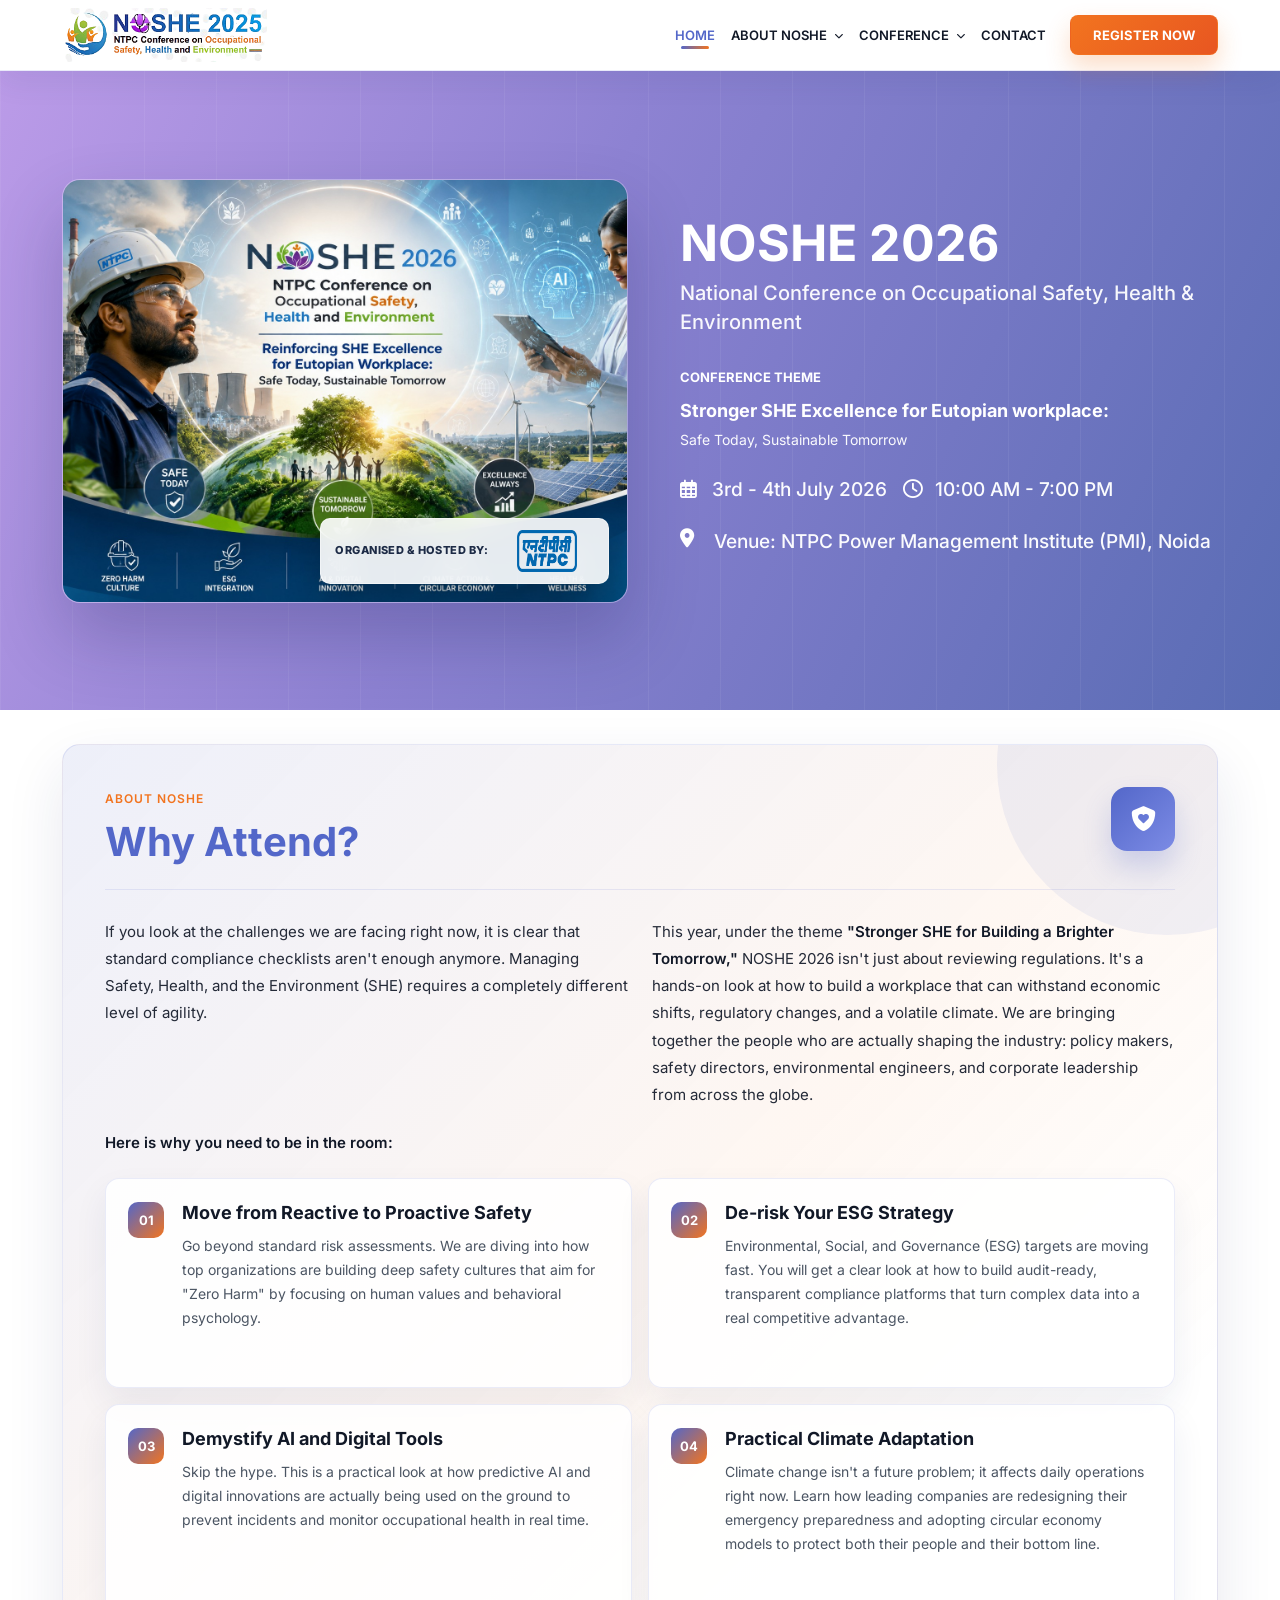
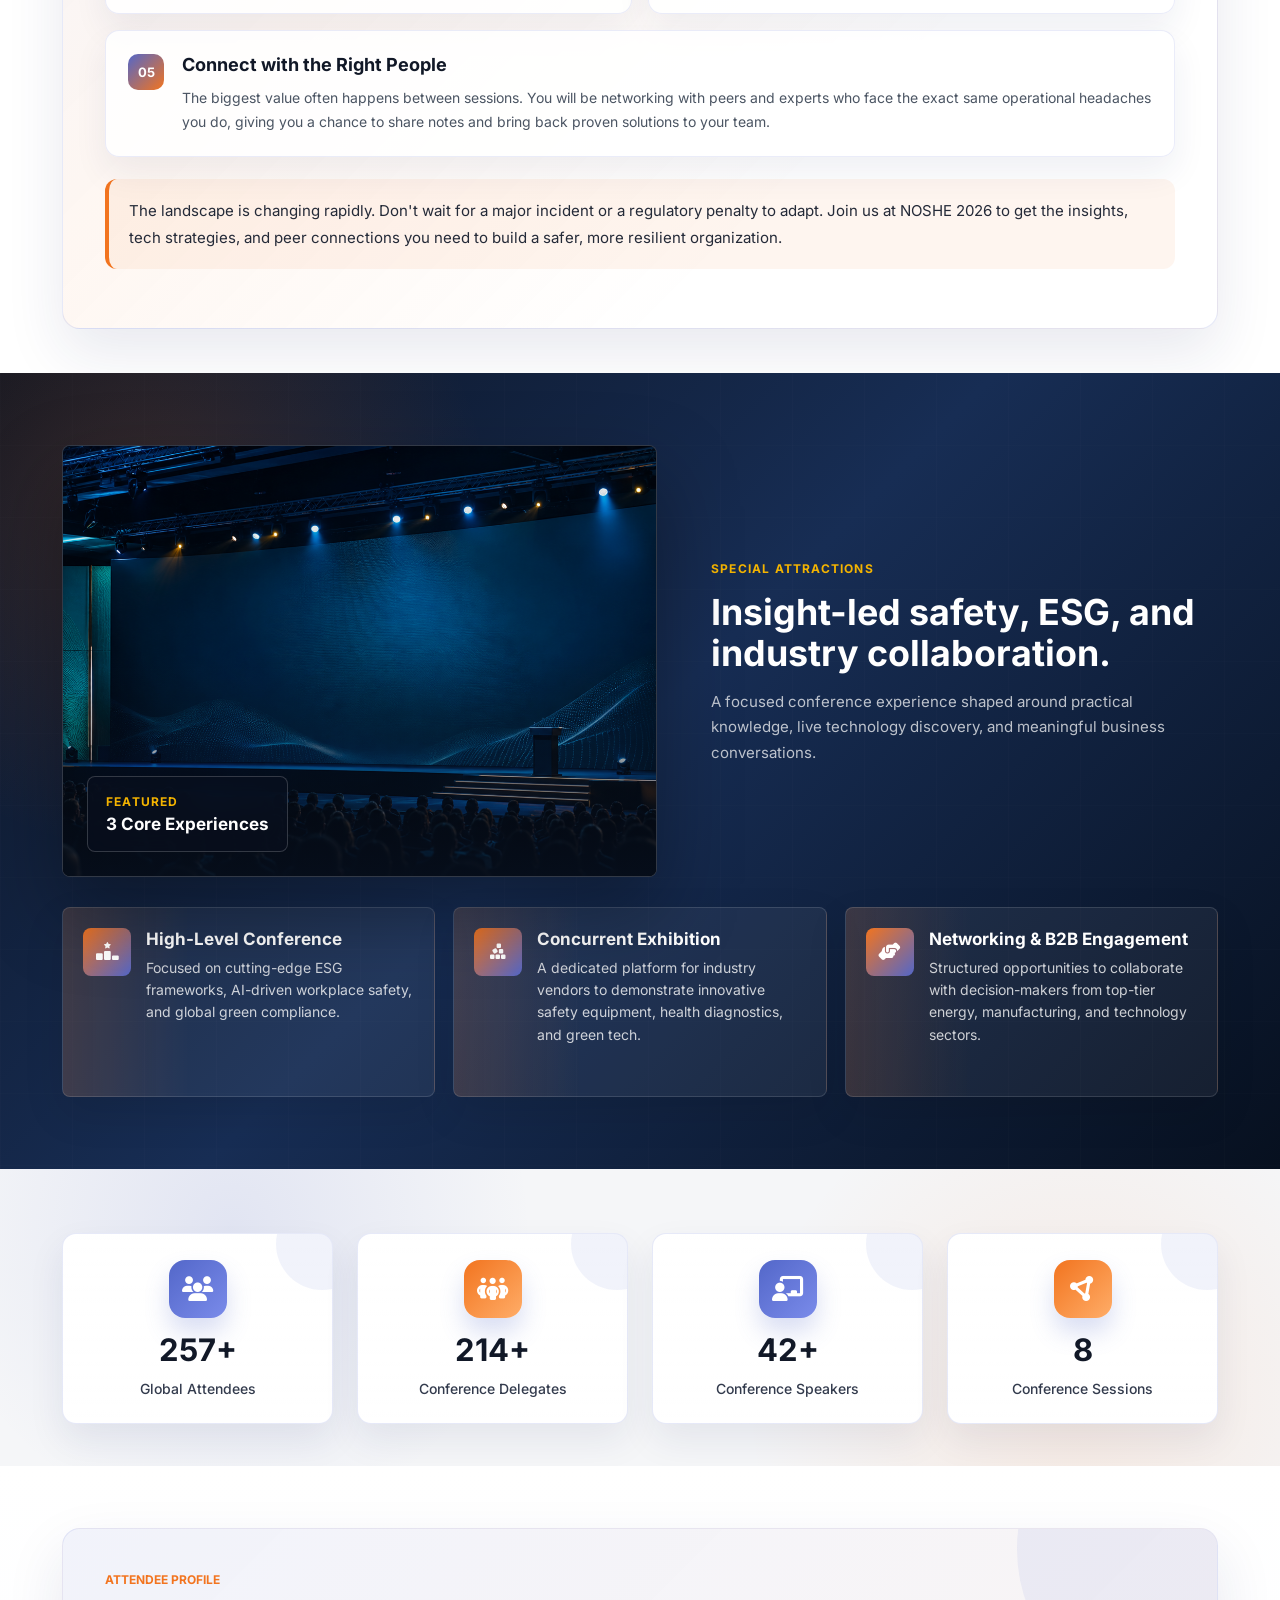
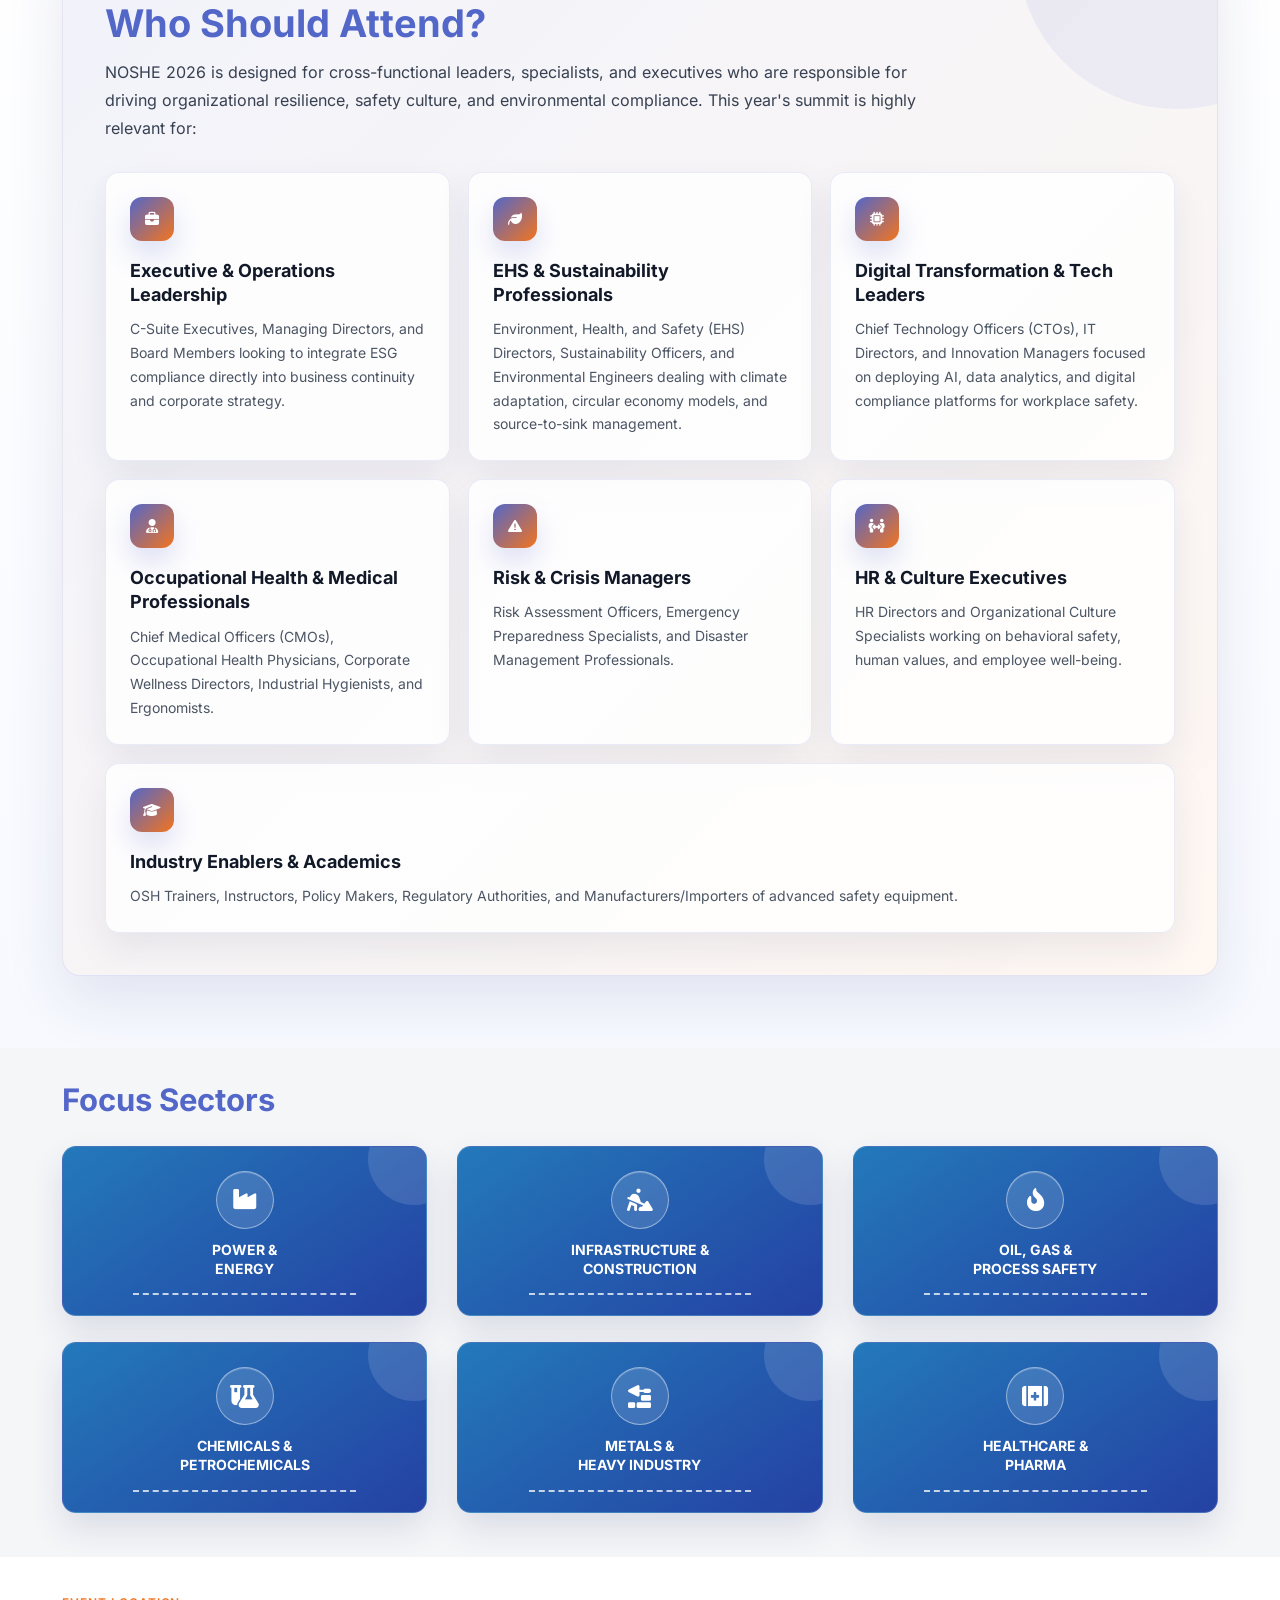
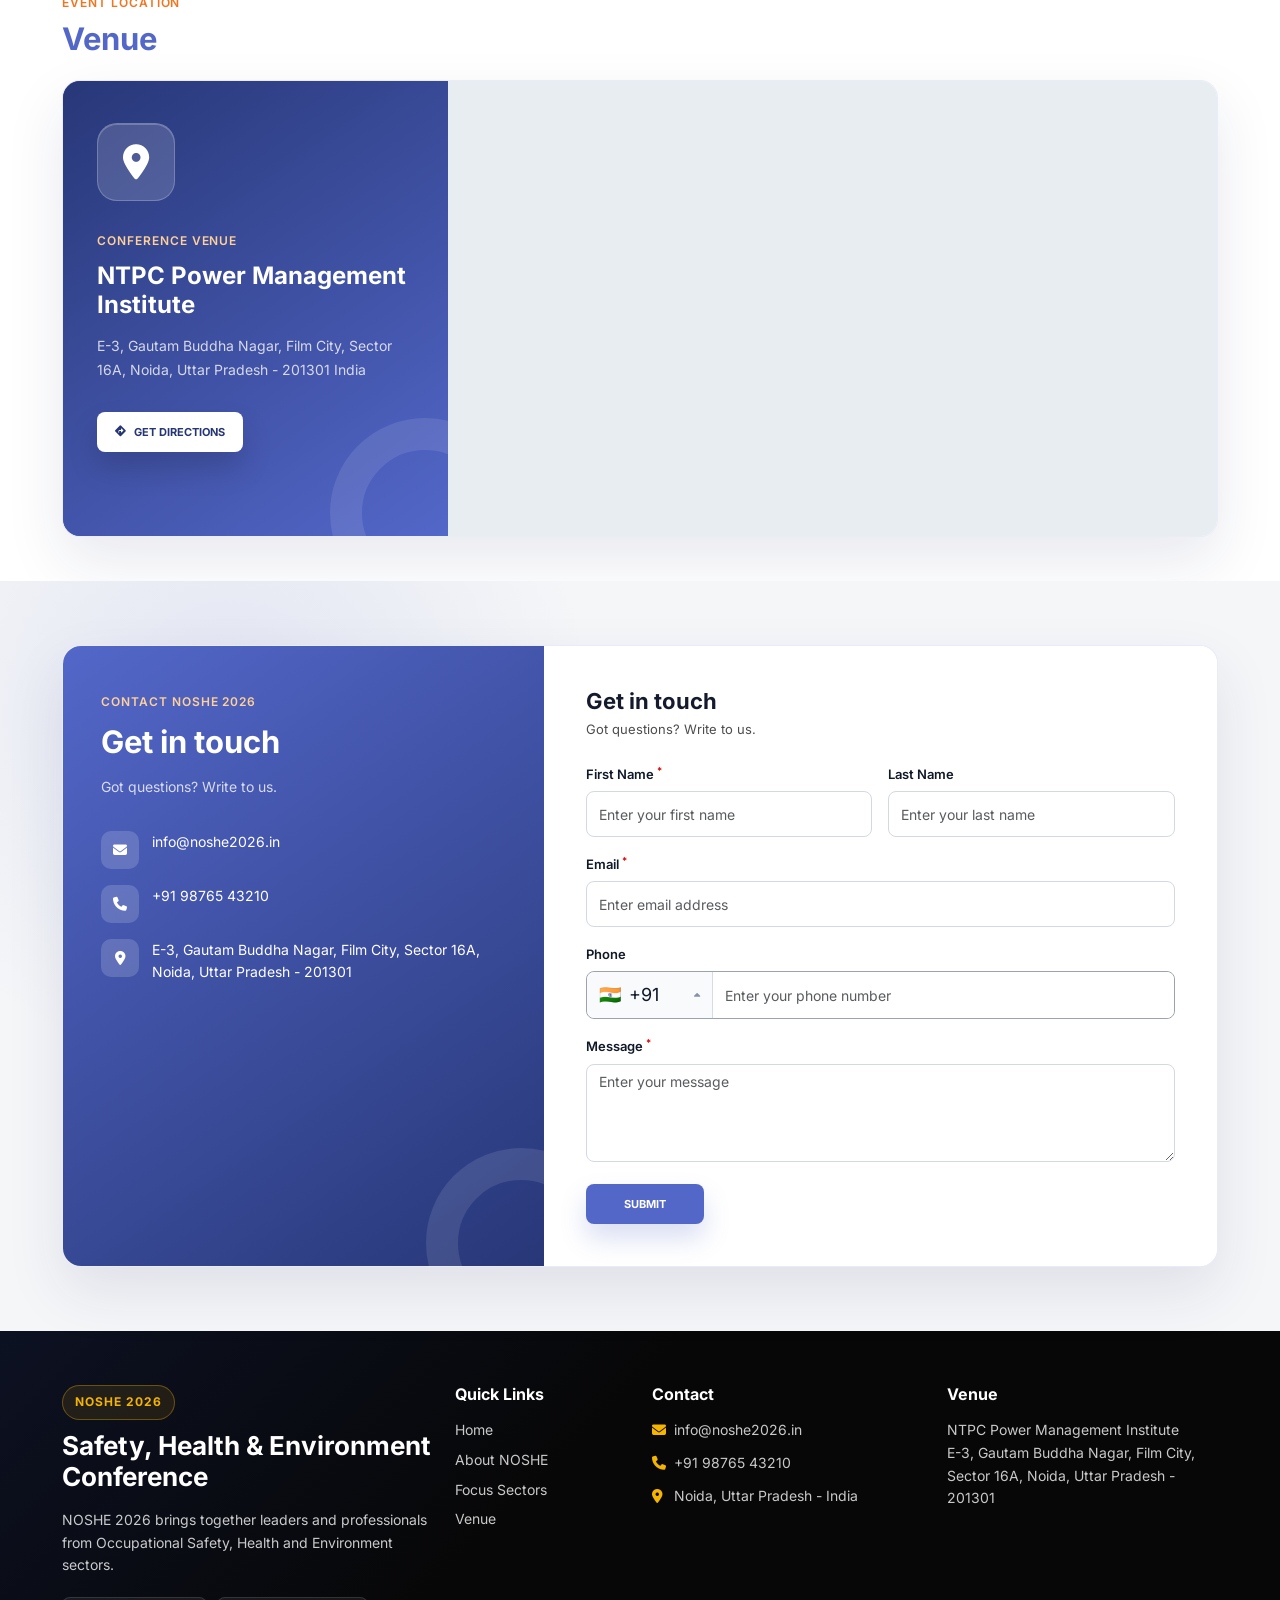
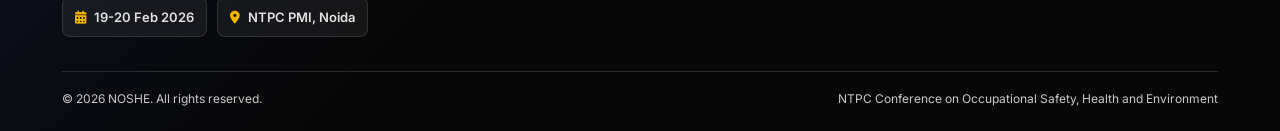
==== commit e3c8028c: "design chnages home page" ====
--- a/index.html
+++ b/index.html
@@ -5,6 +5,7 @@
     <meta name="viewport" content="width=device-width, initial-scale=1">
     <meta name="description" content="NOSHE 2026 NTPC Conference on Occupational Safety, Health and Environment.">
     <title>NOSHE 2026 | NTPC Conference</title>
+    <link rel="icon" type="image/png" href="assets/images/fav-1-preview.png">
     <link href="assets/vendor/bootstrap/bootstrap.min.css" rel="stylesheet">
     <link href="assets/vendor/fontawesome/css/all.min.css" rel="stylesheet">
     <link href="assets/vendor/fonts/inter.css" rel="stylesheet">
@@ -45,7 +46,7 @@
                 </ul>
               </li>
               <li class="nav-item"><a class="nav-link" href="contact.html">Contact</a></li>
-              <li class="nav-item ms-lg-3"><span class="event-ended">Event Has Ended</span></li>
+              <li class="nav-item ms-lg-3"><a class="header-register-btn" href="delegate-registration.html">Register Now</a></li>
             </ul>
           </div>
         </div>
@@ -76,6 +77,10 @@
                         <img src="assets/images/slide-3.jpeg" alt="NOSHE conference slide 3">
                       </div>
                     </div>
+                  </div>
+                  <div class="hero-hosted-badge">
+                    <span>Organised &amp; Hosted By:</span>
+                    <img src="assets/images/ntpc-logo.webp" alt="NTPC logo">
                   </div>
                 </div>
               </div>
@@ -152,6 +157,49 @@
         </div>
       </section>
 
+      <!-- Special Attractions -->
+      <section id="special-attractions" class="special-attractions-section">
+        <div class="container page-container">
+          <div class="special-attractions-shell">
+            <div class="special-attractions-media">
+              <img src="assets/images/hero-conference.png" alt="Premium conference stage and audience">
+              <div class="special-media-badge">
+                <span>Featured</span>
+                <strong>3 Core Experiences</strong>
+              </div>
+            </div>
+            <div class="special-attractions-content">
+              <span class="section-kicker">Special Attractions</span>
+              <h2>Insight-led safety, ESG, and industry collaboration.</h2>
+              <p class="special-attractions-lead">A focused conference experience shaped around practical knowledge, live technology discovery, and meaningful business conversations.</p>
+            </div>
+          </div>
+          <div class="special-attractions-list">
+            <article class="special-attraction-card">
+              <div class="special-attraction-icon"><i class="fa-solid fa-ranking-star"></i></div>
+              <div>
+                <h3>High-Level Conference</h3>
+                <p>Focused on cutting-edge ESG frameworks, AI-driven workplace safety, and global green compliance.</p>
+              </div>
+            </article>
+            <article class="special-attraction-card">
+              <div class="special-attraction-icon"><i class="fa-solid fa-cubes-stacked"></i></div>
+              <div>
+                <h3>Concurrent Exhibition</h3>
+                <p>A dedicated platform for industry vendors to demonstrate innovative safety equipment, health diagnostics, and green tech.</p>
+              </div>
+            </article>
+            <article class="special-attraction-card">
+              <div class="special-attraction-icon"><i class="fa-solid fa-handshake-angle"></i></div>
+              <div>
+                <h3>Networking &amp; B2B Engagement</h3>
+                <p>Structured opportunities to collaborate with decision-makers from top-tier energy, manufacturing, and technology sectors.</p>
+              </div>
+            </article>
+          </div>
+        </div>
+      </section>
+
       <!-- Numbers -->
       <section id="numbers" class="stats-section">
         <div class="container page-container">
@@ -243,12 +291,12 @@
         <div class="container page-container">
           <h2>Focus Sectors</h2>
           <div class="sector-grid">
-            <div class="sector-card"><i class="fa-solid fa-industry"></i><span>Power</span></div>
-            <div class="sector-card"><i class="fa-solid fa-person-digging"></i><span>Construction</span></div>
-            <div class="sector-card"><i class="fa-solid fa-fire-flame-curved"></i><span>Oil & Gas</span></div>
-            <div class="sector-card"><i class="fa-solid fa-flask-vial"></i><span>Chemicals &<br>Petrochemicals</span></div>
-            <div class="sector-card"><i class="fa-solid fa-trowel-bricks"></i><span>Iron / Steel /<br>Aluminium</span></div>
-            <div class="sector-card"><i class="fa-solid fa-kit-medical"></i><span>Healthcare &<br>Pharma</span></div>
+            <div class="sector-card"><i class="fa-solid fa-industry"></i><span>Power &amp;<br>Energy</span></div>
+            <div class="sector-card"><i class="fa-solid fa-person-digging"></i><span>Infrastructure &amp;<br>Construction</span></div>
+            <div class="sector-card"><i class="fa-solid fa-fire-flame-curved"></i><span>Oil, Gas &amp;<br>Process Safety</span></div>
+            <div class="sector-card"><i class="fa-solid fa-flask-vial"></i><span>Chemicals &amp;<br>Petrochemicals</span></div>
+            <div class="sector-card"><i class="fa-solid fa-trowel-bricks"></i><span>Metals &amp;<br>Heavy Industry</span></div>
+            <div class="sector-card"><i class="fa-solid fa-kit-medical"></i><span>Healthcare &amp;<br>Pharma</span></div>
             
           </div>
         </div>
@@ -295,18 +343,18 @@
                   <h2>Get in touch</h2>
                   <p>Got questions? Write to us.</p>
                   <div class="contact-info-list">
-                    <div>
+                    <a href="mailto:info@noshe2026.in" class="contact-info-link">
                       <i class="fa-solid fa-envelope"></i>
                       <span>info@noshe2026.in</span>
-                    </div>
-                    <div>
+                    </a>
+                    <a href="tel:+919876543210" class="contact-info-link">
                       <i class="fa-solid fa-phone"></i>
                       <span>+91 98765 43210</span>
-                    </div>
-                    <div>
+                    </a>
+                    <a href="https://www.google.com/maps/search/?api=1&query=E-3%2C%20Gautam%20Buddha%20Nagar%2C%20Film%20City%2C%20Sector%2016A%2C%20Noida%2C%20Uttar%20Pradesh%20201301" target="_blank" rel="noopener" class="contact-info-link">
                       <i class="fa-solid fa-location-dot"></i>
-                      <span>Noida, Uttar Pradesh - India</span>
-                    </div>
+                      <span>E-3, Gautam Buddha Nagar, Film City, Sector 16A, Noida, Uttar Pradesh - 201301</span>
+                    </a>
                   </div>
                 </div>
               </div>
@@ -362,8 +410,15 @@
         <div class="container page-container">
           <div class="row g-4">
             <div class="col-lg-4">
-              <img class="footer-logo" src="assets/images/preview-logo-1.png" alt="NOSHE 2026 logo">
+              <div class="footer-brand">
+                <span class="footer-kicker">NOSHE 2026</span>
+                <h2>Safety, Health & Environment Conference</h2>
+              </div>
               <p>NOSHE 2026 brings together leaders and professionals from Occupational Safety, Health and Environment sectors.</p>
+              <div class="footer-highlights" aria-label="Event highlights">
+                <span><i class="fa-solid fa-calendar-days"></i> 19-20 Feb 2026</span>
+                <span><i class="fa-solid fa-location-dot"></i> NTPC PMI, Noida</span>
+              </div>
             </div>
             <div class="col-sm-6 col-lg-2">
               <h3>Quick Links</h3>
@@ -376,9 +431,9 @@
             </div>
             <div class="col-sm-6 col-lg-3">
               <h3>Contact</h3>
-              <p><i class="fa-solid fa-envelope"></i> info@noshe2026.in</p>
-              <p><i class="fa-solid fa-phone"></i> +91 98765 43210</p>
-              <p><i class="fa-solid fa-location-dot"></i> Noida, Uttar Pradesh - India</p>
+              <p><a href="mailto:info@noshe2026.in"><i class="fa-solid fa-envelope"></i> info@noshe2026.in</a></p>
+              <p><a href="tel:+919876543210"><i class="fa-solid fa-phone"></i> +91 98765 43210</a></p>
+              <p><a href="https://www.google.com/maps/search/?api=1&query=Noida%2C%20Uttar%20Pradesh%2C%20India" target="_blank" rel="noopener"><i class="fa-solid fa-location-dot"></i> Noida, Uttar Pradesh - India</a></p>
             </div>
             <div class="col-lg-3">
               <h3>Venue</h3>
@@ -386,7 +441,7 @@
             </div>
           </div>
           <div class="footer-bottom">
-            <span>© 2026 NOSHE. All rights reserved.</span>
+            <span>&copy; 2026 NOSHE. All rights reserved.</span>
             <span>NTPC Conference on Occupational Safety, Health and Environment</span>
           </div>
         </div>
--- a/assets/css/style.css
+++ b/assets/css/style.css
@@ -125,23 +125,38 @@
   border-radius: 6px;
 }
 
-.dropdown-item:hover {
+.dropdown-item:hover,
+.dropdown-item:focus,
+.dropdown-item.active {
   color: #ffffff;
   background: var(--blue);
 }
 
-.event-ended {
+.header-register-btn {
   display: inline-flex;
   align-items: center;
-  min-height: 34px;
-  padding: 0 20px;
-  border-radius: 6px;
-  color: #ffffff;
-  background: #b8c2eb;
+  justify-content: center;
+  min-height: 40px;
+  padding: 0 22px;
+  border: 1px solid rgba(242, 116, 31, 0.42);
+  border-radius: 8px;
+  color: #ffffff;
+  background: linear-gradient(135deg, var(--orange), #e85621);
   font-size: 13px;
   font-weight: 700;
+  line-height: 1;
+  text-decoration: none;
   text-transform: uppercase;
-  box-shadow: inset 0 1px 0 rgba(255, 255, 255, 0.28);
+  box-shadow: 0 12px 24px rgba(242, 116, 31, 0.24);
+  transition: transform 0.22s ease, box-shadow 0.22s ease, color 0.22s ease;
+}
+
+.header-register-btn:hover,
+.header-register-btn:focus {
+  color: #ffffff;
+  text-decoration: none;
+  transform: translateY(-2px);
+  box-shadow: 0 16px 30px rgba(242, 116, 31, 0.32);
 }
 
 .navbar-toggler {
@@ -169,9 +184,9 @@
 
 .hero-collage {
   position: relative;
-  width: min(700px, 100%);
+  width: min(720px, 100%);
   height: auto;
-  aspect-ratio: 3 / 2;
+  aspect-ratio: 4 / 3;
   margin: 0 auto;
   background: rgba(255, 255, 255, 0.12);
   border: 1px solid rgba(255, 255, 255, 0.18);
@@ -191,6 +206,41 @@
 
 .hero-carousel {
   position: relative;
+}
+
+.hero-hosted-badge {
+  position: absolute;
+  right: 18px;
+  bottom: 18px;
+  z-index: 4;
+  display: flex;
+  align-items: center;
+  gap: 12px;
+  max-width: min(330px, calc(100% - 36px));
+  padding: 11px 14px;
+  border: 1px solid rgba(255, 255, 255, 0.42);
+  border-radius: 10px;
+  background: rgba(255, 255, 255, 0.9);
+  box-shadow: 0 18px 38px rgba(0, 0, 0, 0.24);
+  backdrop-filter: blur(12px);
+}
+
+.hero-hosted-badge span {
+  color: #1d2b46;
+  font-size: 11px;
+  font-weight: 800;
+  letter-spacing: 0.04em;
+  line-height: 1.25;
+  text-transform: uppercase;
+  white-space: nowrap;
+}
+
+.hero-hosted-badge img {
+  display: block;
+  width: 94px;
+  height: auto;
+  max-height: 42px;
+  object-fit: contain;
 }
 
 .hero-carousel .carousel-item {
@@ -493,13 +543,13 @@
   box-shadow: 0 24px 58px rgba(25, 42, 95, 0.1);
 }
 
-.why-card::before {
+/* .why-card::before {
   content: "";
   position: absolute;
   inset: 0 auto 0 0;
   width: 8px;
   background: linear-gradient(180deg, var(--blue), var(--orange));
-}
+} */
 
 .why-card::after {
   content: "";
@@ -645,6 +695,175 @@
   border-radius: 12px;
   background: rgba(242, 116, 31, 0.07);
   color: #242a38;
+}
+
+/* Special Attractions */
+.special-attractions-section {
+  position: relative;
+  padding: 72px 0;
+  overflow: hidden;
+  color: #ffffff;
+  background:
+    radial-gradient(circle at 12% 18%, rgba(242, 116, 31, 0.18), transparent 26%),
+    linear-gradient(135deg, #0c1423 0%, #172d54 48%, #07101f 100%);
+}
+
+.special-attractions-section::before {
+  content: "";
+  position: absolute;
+  inset: 0;
+  background:
+    linear-gradient(90deg, rgba(255, 255, 255, 0.08) 1px, transparent 1px),
+    linear-gradient(180deg, rgba(255, 255, 255, 0.06) 1px, transparent 1px);
+  background-size: 72px 72px;
+  opacity: 0.16;
+  pointer-events: none;
+}
+
+.special-attractions-shell {
+  position: relative;
+  z-index: 1;
+  display: grid;
+  grid-template-columns: minmax(0, 1.08fr) minmax(360px, 0.92fr);
+  gap: 54px;
+  align-items: center;
+}
+
+.special-attractions-media {
+  position: relative;
+  min-height: 430px;
+  overflow: hidden;
+  border: 1px solid rgba(255, 255, 255, 0.14);
+  border-radius: 8px;
+  background: #101827;
+  box-shadow: 0 34px 80px rgba(0, 0, 0, 0.34);
+}
+
+.special-attractions-media::after {
+  content: "";
+  position: absolute;
+  inset: 0;
+  background: linear-gradient(180deg, transparent 48%, rgba(7, 16, 31, 0.82));
+}
+
+.special-attractions-media img {
+  width: 100%;
+  height: 100%;
+  min-height: 430px;
+  display: block;
+  object-fit: cover;
+}
+
+.special-media-badge {
+  position: absolute;
+  z-index: 2;
+  left: 24px;
+  bottom: 24px;
+  display: grid;
+  gap: 3px;
+  min-width: 190px;
+  padding: 16px 18px;
+  border: 1px solid rgba(255, 255, 255, 0.18);
+  border-radius: 8px;
+  background: rgba(8, 15, 29, 0.76);
+  backdrop-filter: blur(14px);
+}
+
+.special-media-badge span,
+.section-kicker {
+  color: #f4b400;
+  font-size: 12px;
+  font-weight: 700;
+  letter-spacing: 0.1em;
+  text-transform: uppercase;
+}
+
+.special-media-badge strong {
+  color: #ffffff;
+  font-size: 17px;
+  line-height: 1.25;
+}
+
+.special-attractions-content {
+  max-width: 520px;
+}
+
+.section-kicker {
+  display: inline-flex;
+  margin-bottom: 14px;
+}
+
+.special-attractions-content h2 {
+  margin: 0 0 16px;
+  color: #ffffff;
+  font-size: clamp(30px, 2.8vw, 42px);
+  line-height: 1.12;
+  font-weight: 700;
+}
+
+.special-attractions-lead {
+  max-width: 520px;
+  margin: 0;
+  color: rgba(255, 255, 255, 0.72);
+  font-size: 15px;
+  line-height: 1.72;
+}
+
+.special-attractions-list {
+  display: grid;
+  grid-template-columns: repeat(3, minmax(0, 1fr));
+  gap: 18px;
+  margin-top: 30px;
+}
+
+.special-attraction-card {
+  position: relative;
+  display: grid;
+  grid-template-columns: 48px minmax(0, 1fr);
+  gap: 15px;
+  min-height: 190px;
+  padding: 20px;
+  border: 1px solid rgba(255, 255, 255, 0.13);
+  border-radius: 8px;
+  background:
+    linear-gradient(90deg, rgba(242, 116, 31, 0.14), transparent 34%),
+    rgba(255, 255, 255, 0.055);
+  box-shadow: 0 16px 40px rgba(0, 0, 0, 0.1);
+  transition: transform 0.22s ease, border-color 0.22s ease, background 0.22s ease;
+}
+
+.special-attraction-card:hover {
+  transform: translateY(-5px);
+  border-color: rgba(244, 180, 0, 0.34);
+  background:
+    linear-gradient(90deg, rgba(242, 116, 31, 0.18), transparent 38%),
+    rgba(255, 255, 255, 0.075);
+}
+
+.special-attraction-icon {
+  display: grid;
+  width: 48px;
+  height: 48px;
+  place-items: center;
+  border-radius: 8px;
+  color: #ffffff;
+  background: linear-gradient(135deg, var(--orange), var(--blue));
+  font-size: 18px;
+}
+
+.special-attraction-card h3 {
+  margin: 0 0 6px;
+  color: #ffffff;
+  font-size: 17px;
+  line-height: 1.3;
+  font-weight: 700;
+}
+
+.special-attraction-card p {
+  margin: 0;
+  color: rgba(255, 255, 255, 0.78);
+  font-size: 14px;
+  line-height: 1.6;
 }
 
 /* Stats */
@@ -1286,10 +1505,21 @@
   margin-top: 34px;
 }
 
-.contact-info-list div {
+.contact-info-list div,
+.contact-info-list a {
   display: flex;
   align-items: flex-start;
   gap: 13px;
+}
+
+.contact-info-list a {
+  color: inherit;
+  text-decoration: none;
+}
+
+.contact-info-list a:hover,
+.contact-info-list a:focus {
+  color: #ffffff;
 }
 
 .contact-info-list i {
@@ -1467,17 +1697,37 @@
 
 /* Footer */
 .site-footer {
-  padding: 46px 0 18px;
+  padding: 54px 0 22px;
   color: rgba(255, 255, 255, 0.78);
-  background: #070707;
-}
-
-.footer-logo {
-  width: 230px;
-  max-width: 100%;
+  background:
+    linear-gradient(135deg, rgba(32, 54, 132, 0.22), transparent 42%),
+    #070707;
+}
+
+.footer-brand {
+  max-width: 390px;
   margin-bottom: 16px;
-  border-radius: 3px;
-  background: #ffffff;
+}
+
+.footer-kicker {
+  display: inline-flex;
+  margin-bottom: 10px;
+  padding: 7px 12px;
+  border: 1px solid rgba(244, 180, 0, 0.34);
+  border-radius: 999px;
+  color: #f4b400;
+  background: rgba(244, 180, 0, 0.1);
+  font-size: 12px;
+  font-weight: 700;
+  letter-spacing: 0.08em;
+}
+
+.footer-brand h2 {
+  margin: 0;
+  color: #ffffff;
+  font-size: 26px;
+  line-height: 1.22;
+  font-weight: 700;
 }
 
 .site-footer h3 {
@@ -1489,6 +1739,7 @@
 
 .site-footer p {
   margin-bottom: 10px;
+  line-height: 1.62;
 }
 
 .site-footer ul {
@@ -1503,15 +1754,43 @@
 
 .site-footer a {
   color: rgba(255, 255, 255, 0.78);
-}
-
-.site-footer a:hover {
-  color: #ffffff;
+  text-decoration: none;
+  transition: color 0.2s ease, transform 0.2s ease;
+}
+
+.site-footer a:hover,
+.site-footer a:focus {
+  color: #ffffff;
+  text-decoration: none;
 }
 
 .site-footer i {
   width: 18px;
   color: #f4b400;
+}
+
+.footer-highlights {
+  display: flex;
+  flex-wrap: wrap;
+  gap: 10px;
+  margin-top: 20px;
+}
+
+.footer-highlights span {
+  display: inline-flex;
+  align-items: center;
+  gap: 8px;
+  padding: 9px 12px;
+  border: 1px solid rgba(255, 255, 255, 0.12);
+  border-radius: 8px;
+  color: rgba(255, 255, 255, 0.88);
+  background: rgba(255, 255, 255, 0.06);
+  font-size: 13px;
+  font-weight: 600;
+}
+
+.footer-highlights i {
+  width: auto;
 }
 
 .footer-bottom {
@@ -2324,10 +2603,10 @@
   left: 24px;
   z-index: 2;
   display: grid;
-  width: 142px;
-  min-height: 86px;
-  place-items: center;
-  padding: 14px 18px;
+      width: 100px;
+    min-height: 60px;
+    place-items: center;
+    padding: 8px 18px;
   border: 1px solid rgba(255, 255, 255, 0.28);
   border-radius: 14px;
   background: rgba(255, 255, 255, 0.92);
@@ -3773,7 +4052,7 @@
     margin: 3px 0;
   }
 
-  .event-ended {
+  .header-register-btn {
     margin-top: 6px;
   }
 
@@ -3836,6 +4115,22 @@
 
   .audience-card-wide {
     grid-column: span 2;
+  }
+
+  .special-attractions-shell {
+    grid-template-columns: 1fr;
+  }
+
+  .special-attractions-content {
+    max-width: none;
+  }
+
+  .special-attractions-list {
+    grid-template-columns: 1fr;
+  }
+
+  .special-attraction-card {
+    min-height: auto;
   }
 
   .venue-highlight-grid {
@@ -3957,6 +4252,63 @@
     bottom: -8px;
   }
 
+  .hero-hosted-badge {
+    right: 12px;
+    bottom: 12px;
+    gap: 9px;
+    padding: 9px 10px;
+  }
+
+  .hero-hosted-badge span {
+    font-size: 9px;
+  }
+
+  .hero-hosted-badge img {
+    width: 74px;
+    max-height: 34px;
+  }
+
+  .special-attractions-section {
+    padding: 54px 0;
+  }
+
+  .special-attractions-shell {
+    gap: 28px;
+  }
+
+  .special-attractions-media,
+  .special-attractions-media img {
+    min-height: 340px;
+  }
+
+  .special-media-badge {
+    left: 16px;
+    bottom: 16px;
+    min-width: 0;
+    padding: 13px 14px;
+  }
+
+  .special-attractions-content h2 {
+    margin-bottom: 12px;
+    font-size: 30px;
+  }
+
+  .special-attractions-lead {
+    max-width: none;
+  }
+
+  .special-attraction-card {
+    grid-template-columns: 44px minmax(0, 1fr);
+    gap: 13px;
+    padding: 16px;
+  }
+
+  .special-attraction-icon {
+    width: 44px;
+    height: 44px;
+    font-size: 17px;
+  }
+
   h2 {
     font-size: 27px;
   }
@@ -4271,6 +4623,23 @@
   .why-reason span {
     position: static;
     margin-bottom: 14px;
+  }
+
+  .special-attractions-media,
+  .special-attractions-media img {
+    min-height: 280px;
+  }
+
+  .special-attraction-card {
+    grid-template-columns: 1fr;
+  }
+
+  .special-attractions-content h2 {
+    font-size: 27px;
+  }
+
+  .special-attractions-lead {
+    font-size: 14px;
   }
 
   .collage-img {
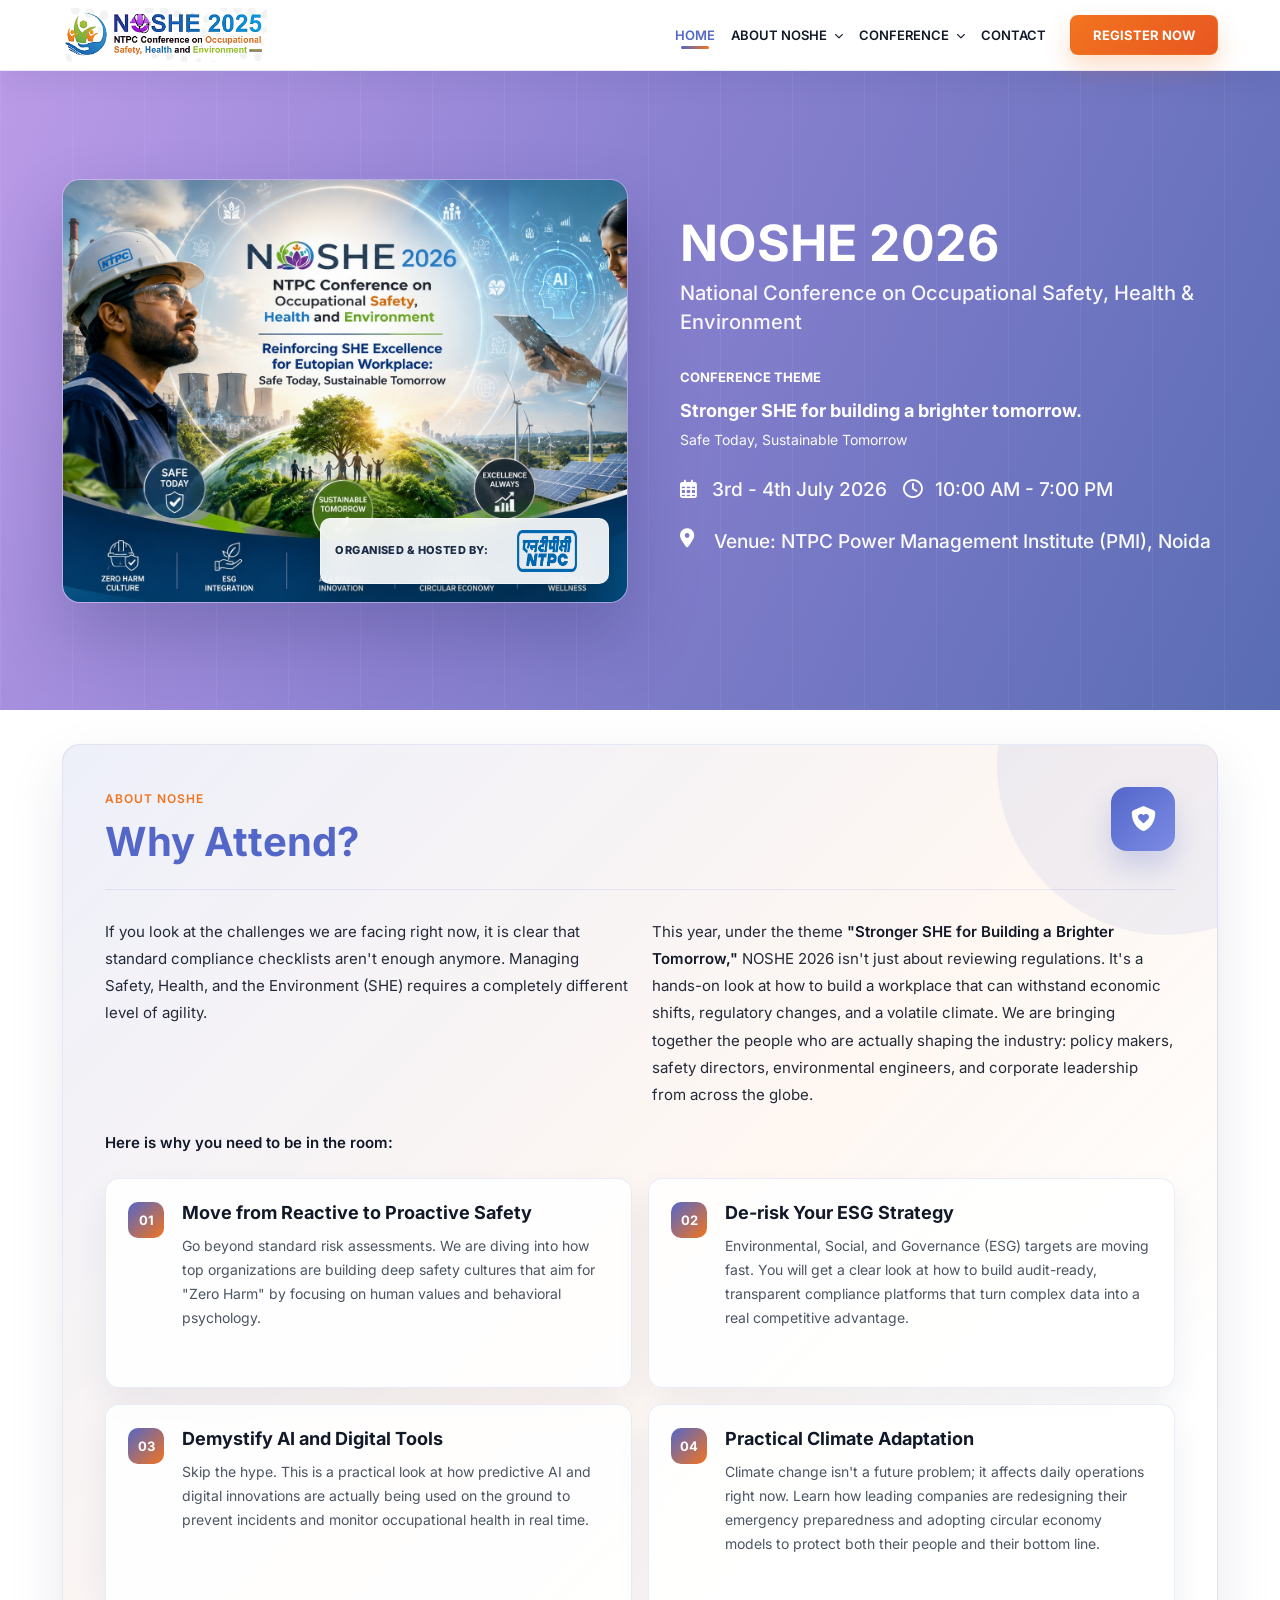
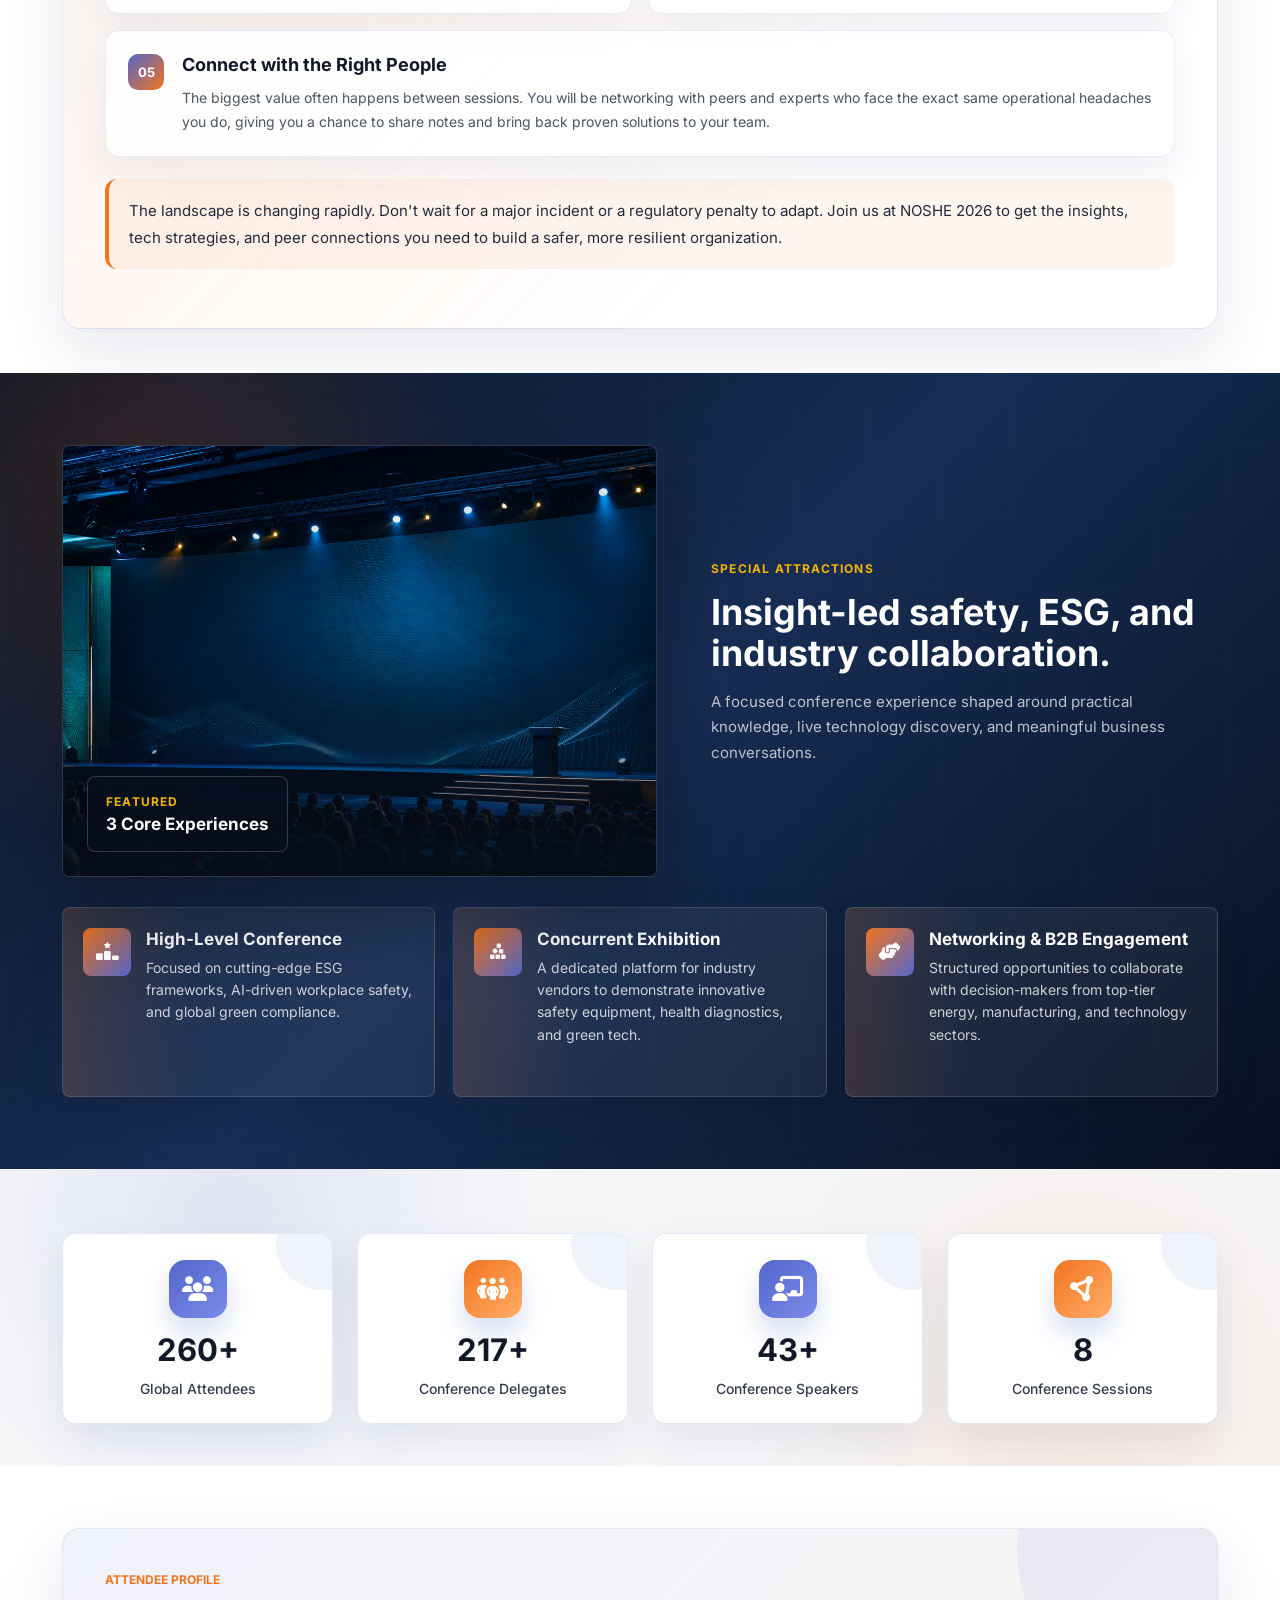
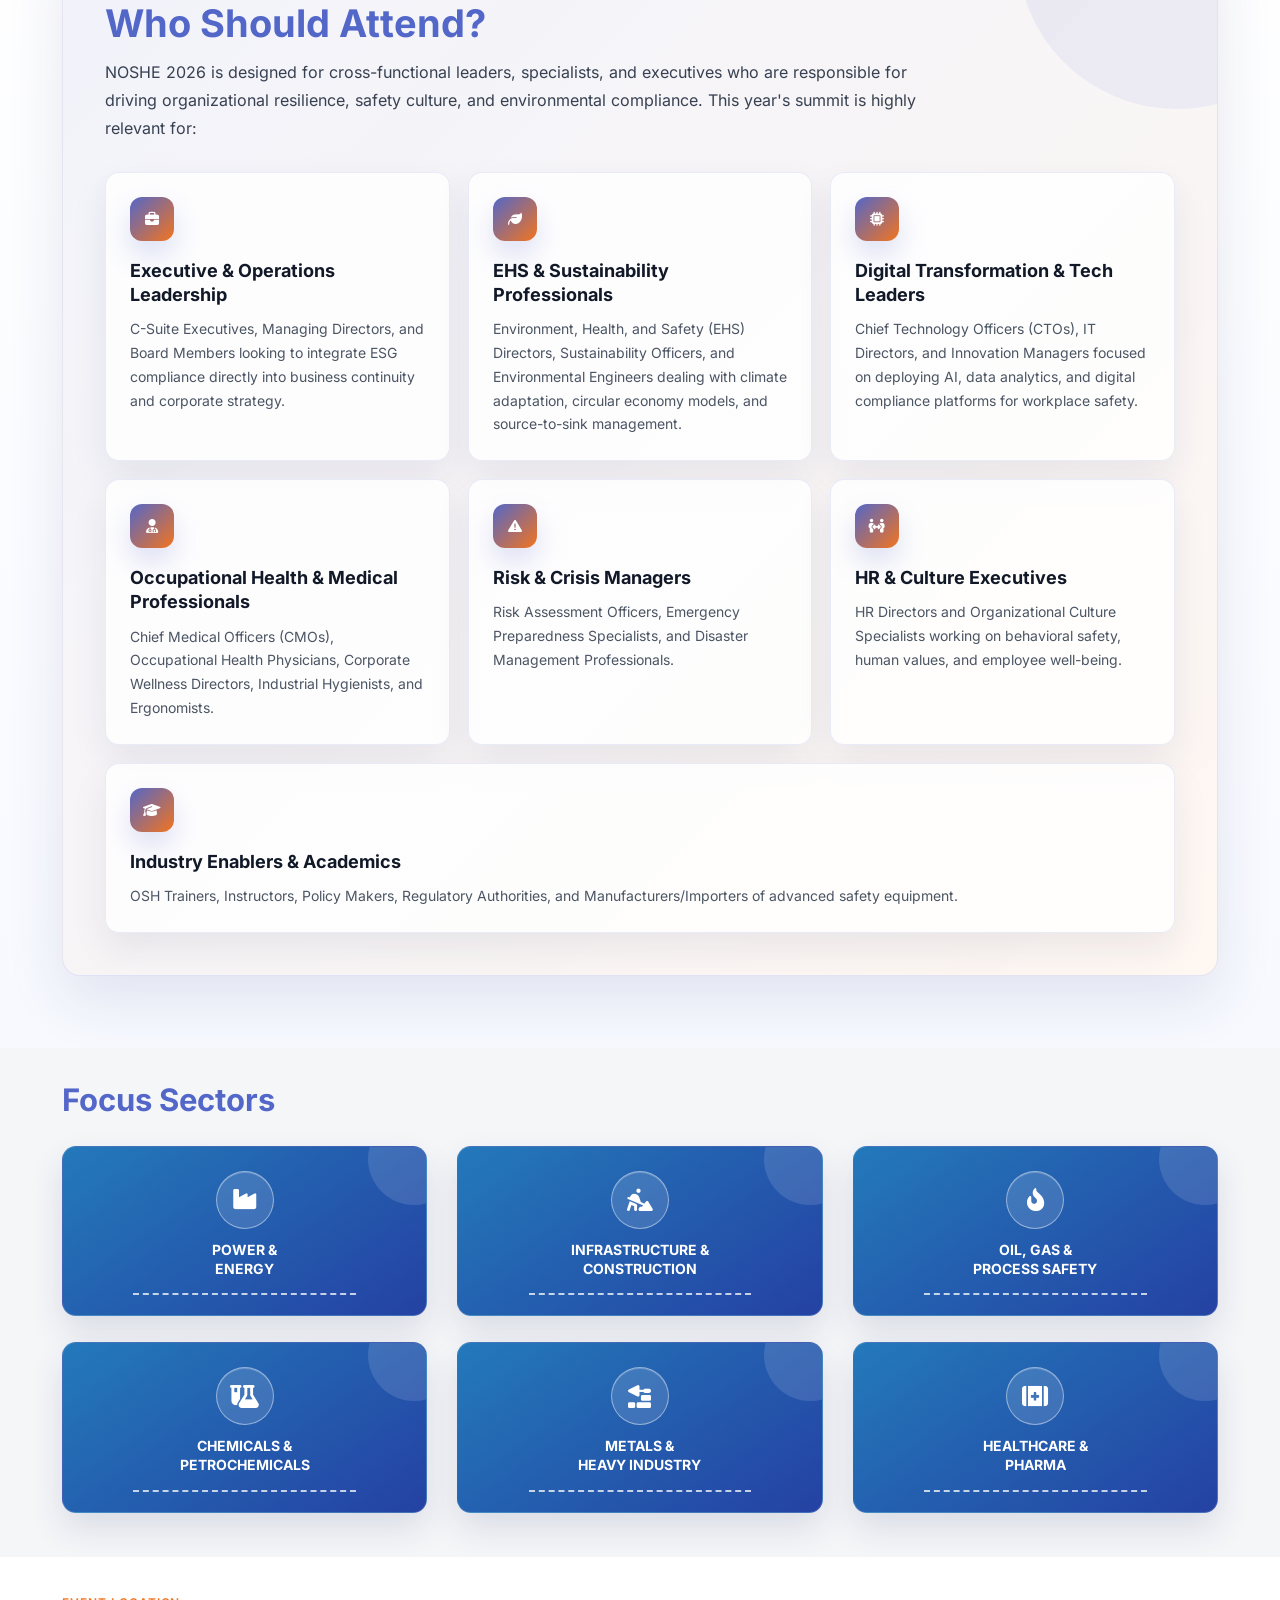
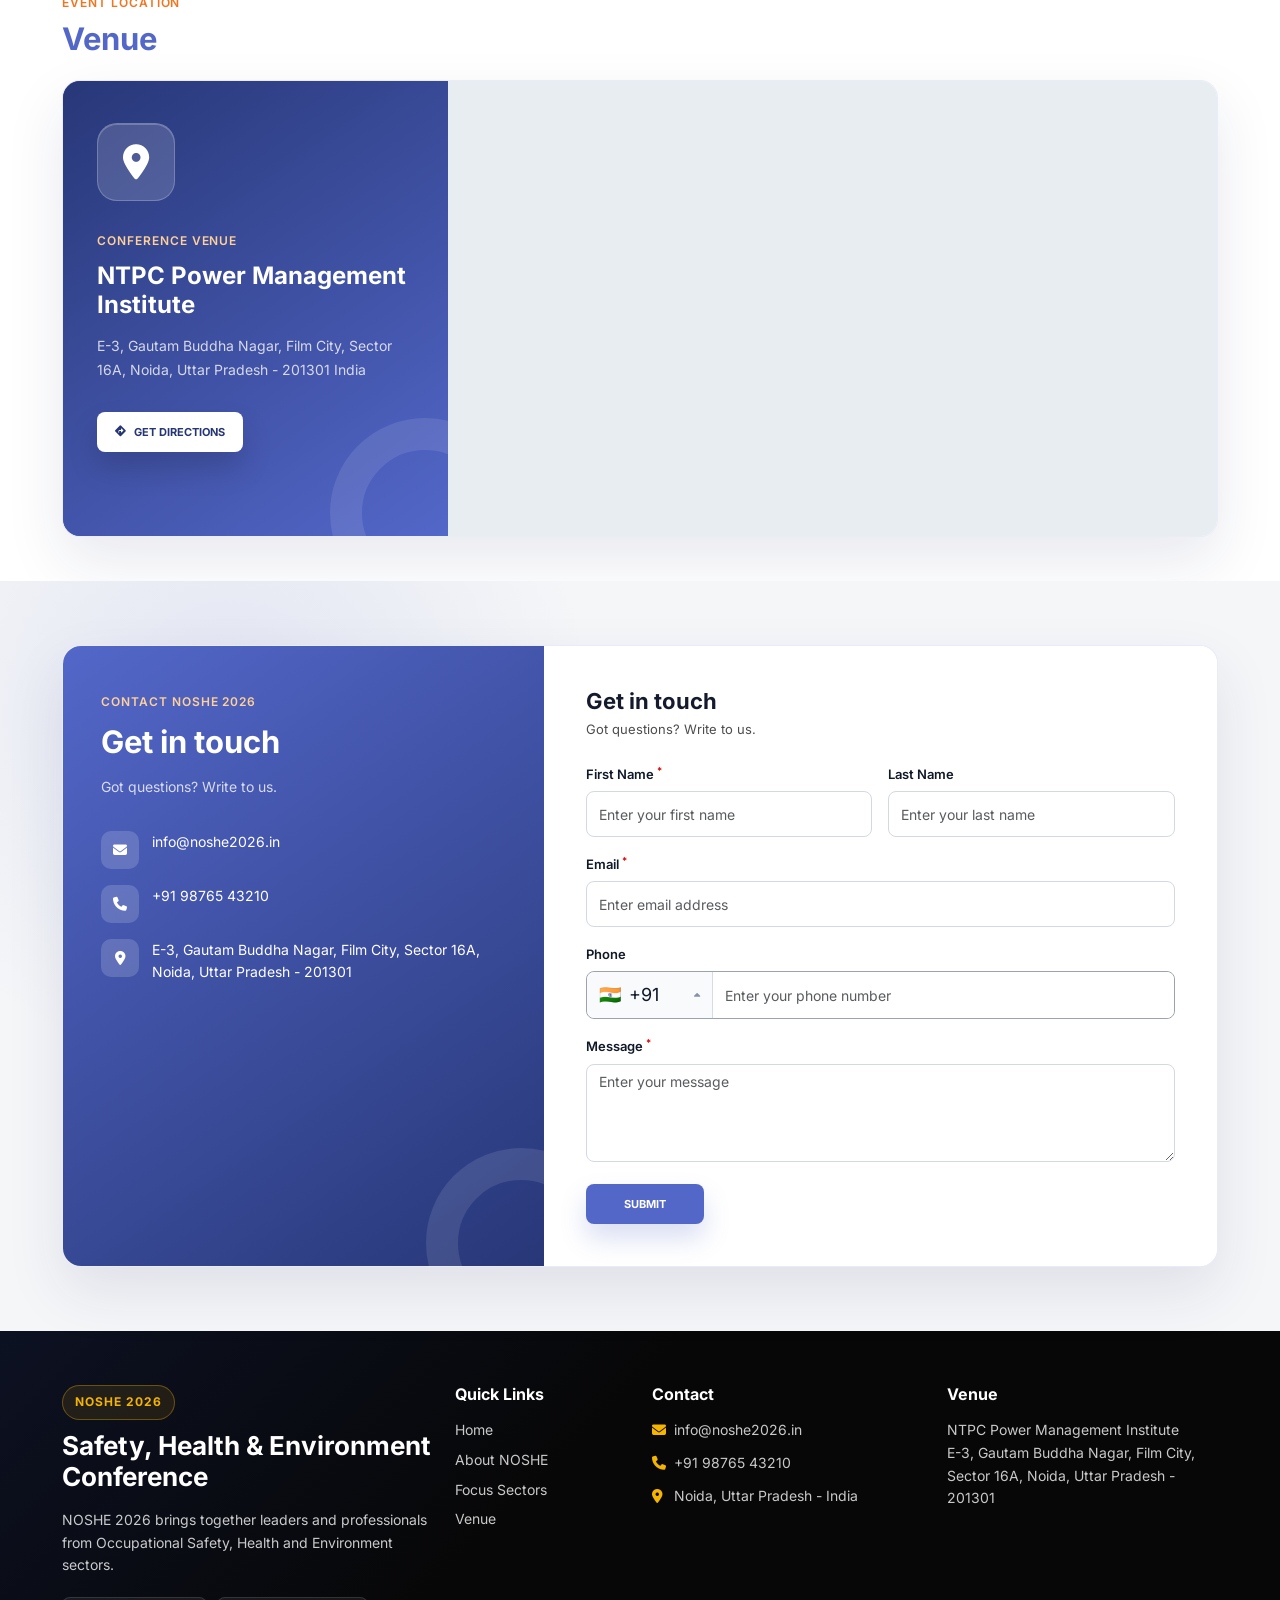
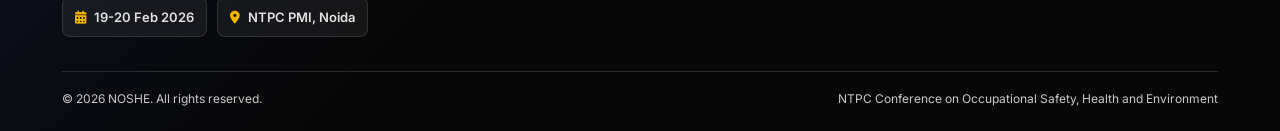
==== commit 91c958e6: "design chnage done" ====
--- a/index.html
+++ b/index.html
@@ -91,7 +91,7 @@
                 <p class="hero-subtitle">National Conference on Occupational Safety, Health &amp; Environment</p>
                 <div class="hero-theme-block">
                   <span>Conference Theme</span>
-                  <h2>Stronger SHE Excellence for Eutopian workplace:</h2>
+                  <h2>Stronger SHE for building a brighter tomorrow.</h2>
                   <p>Safe Today, Sustainable Tomorrow</p>
                 </div>
                 <div class="hero-details">
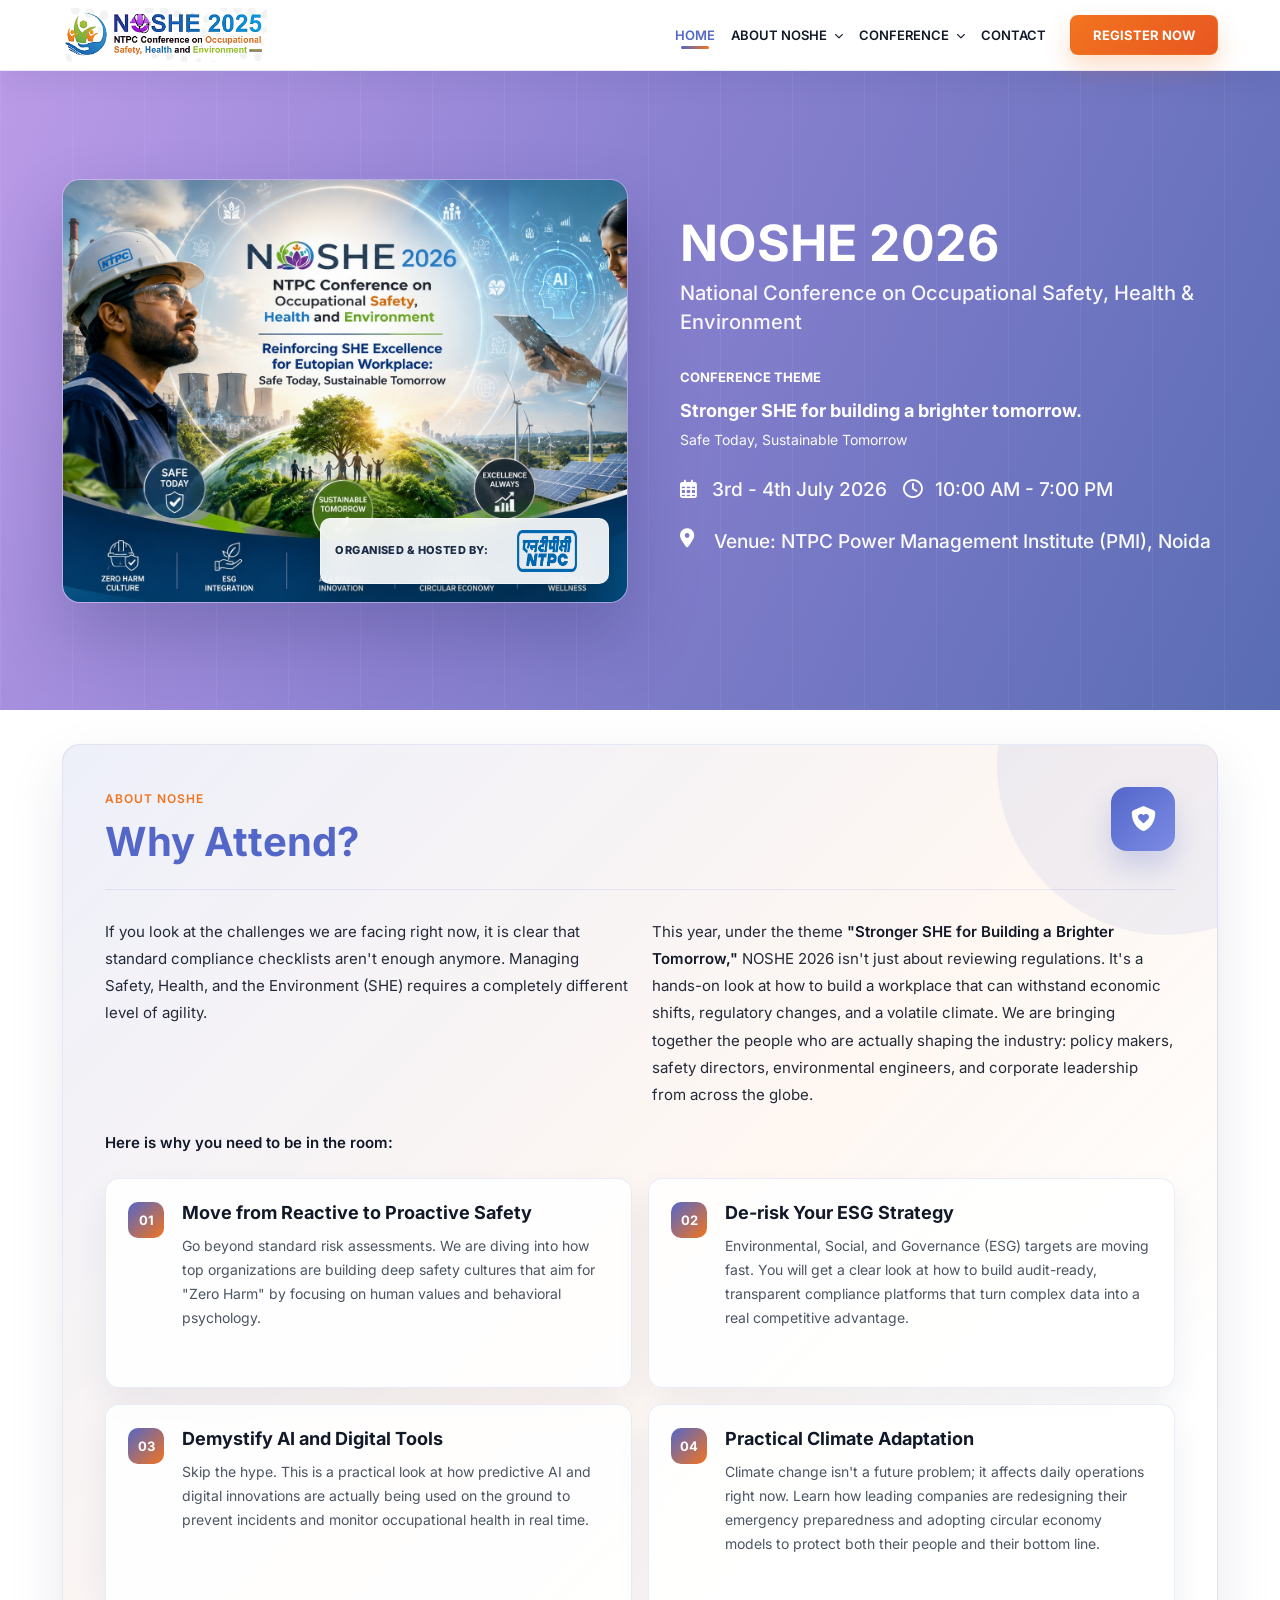
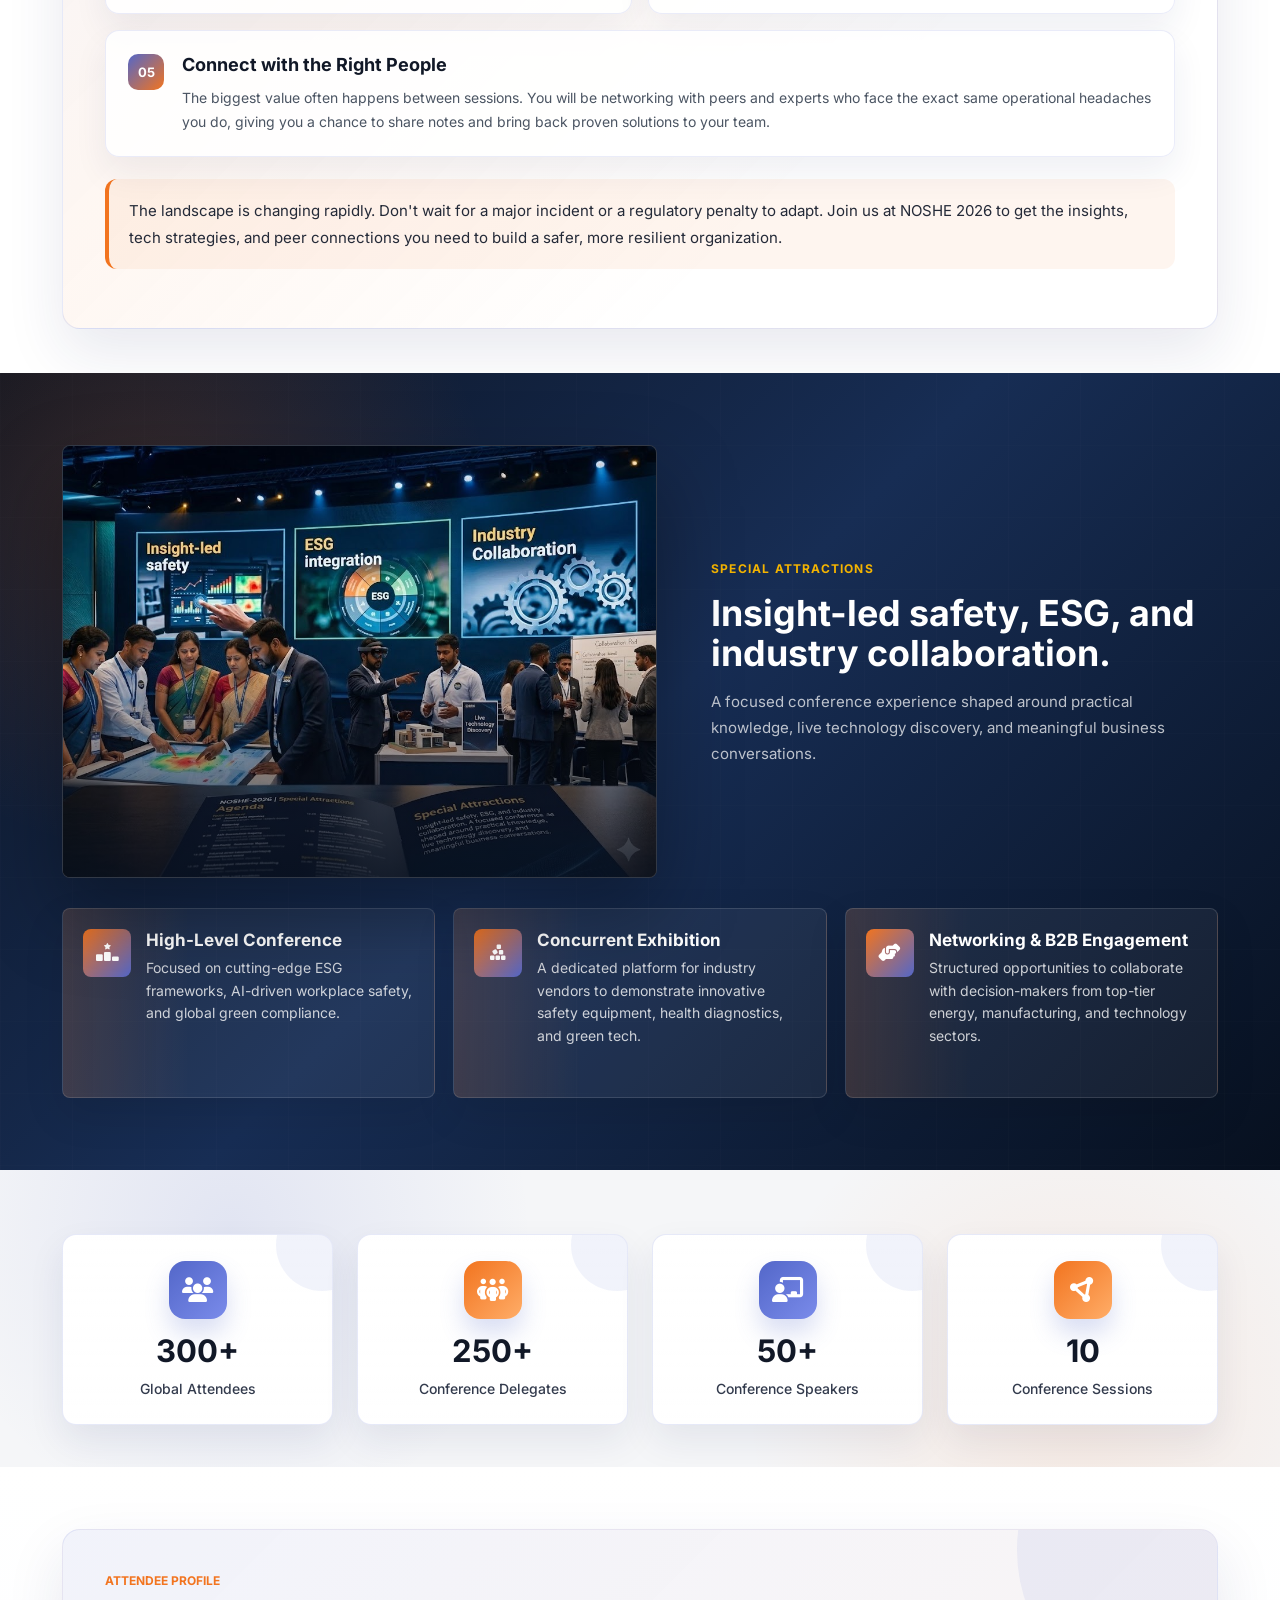
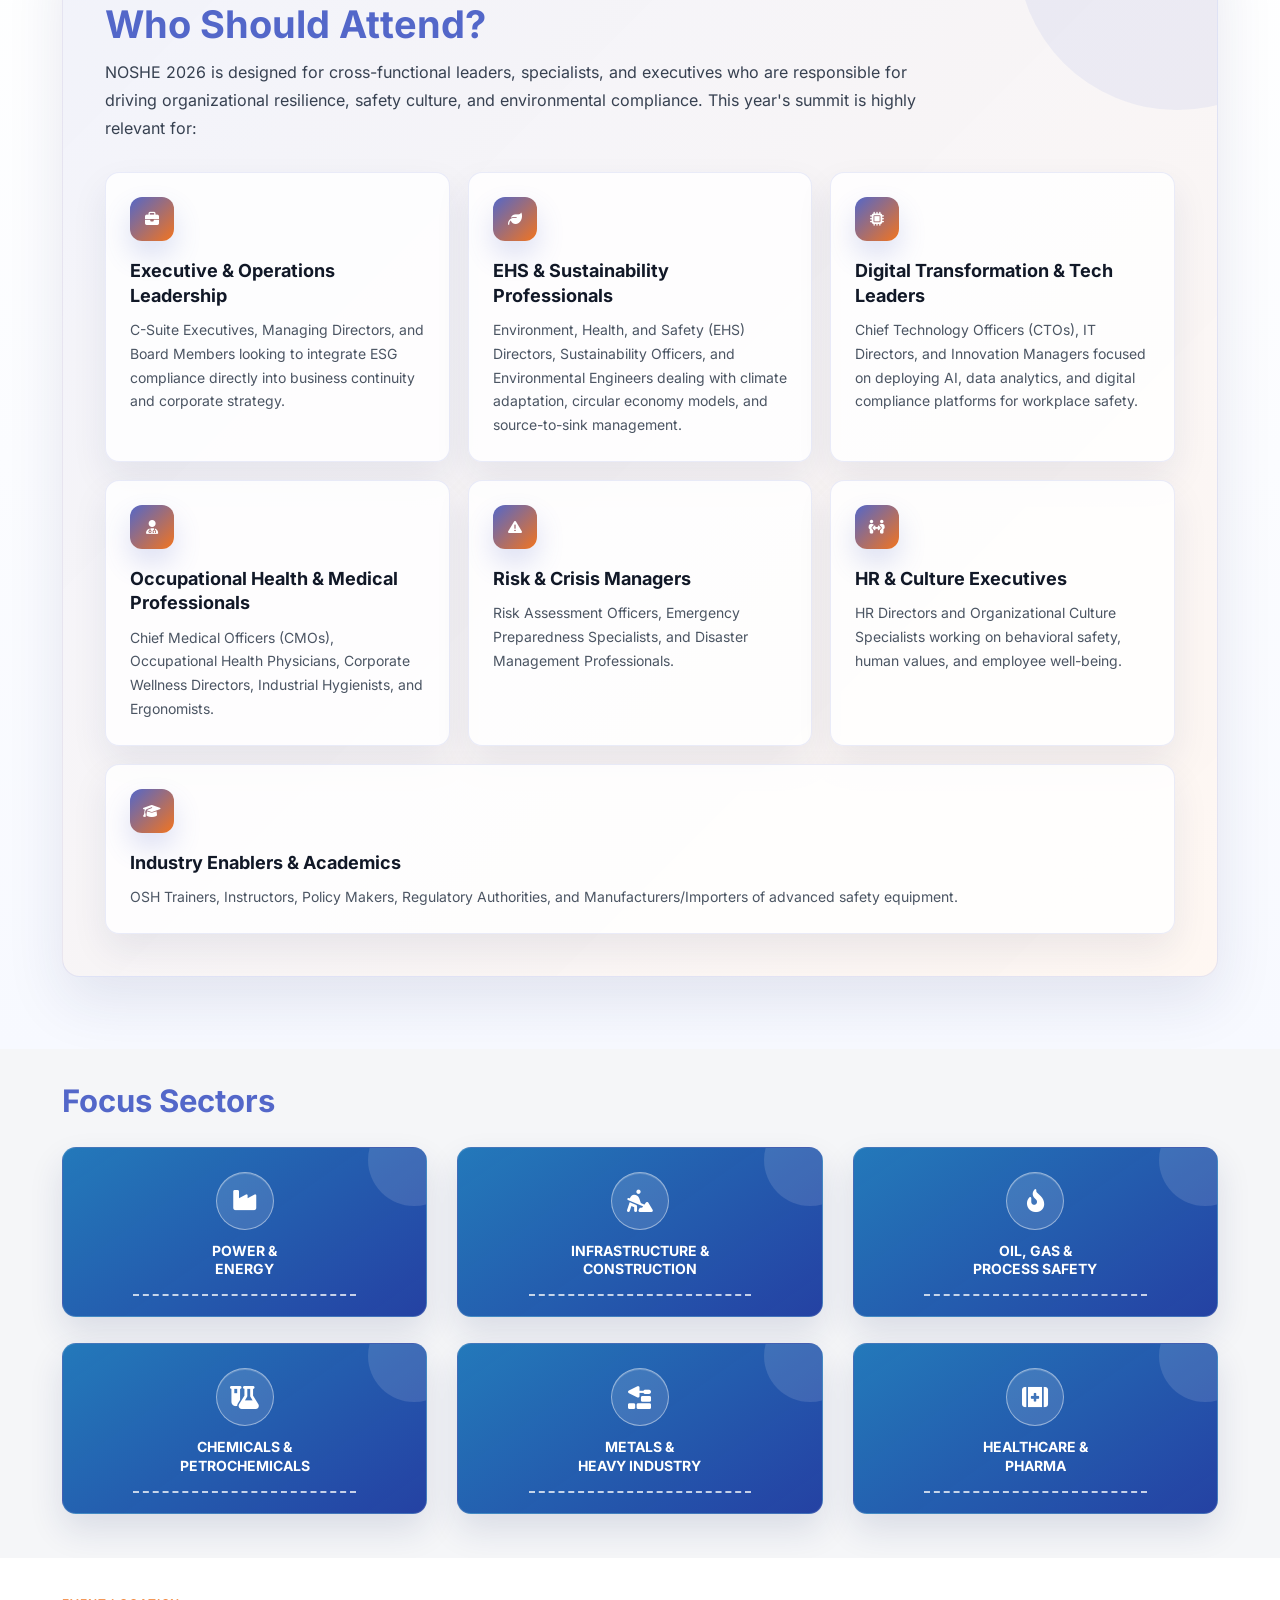
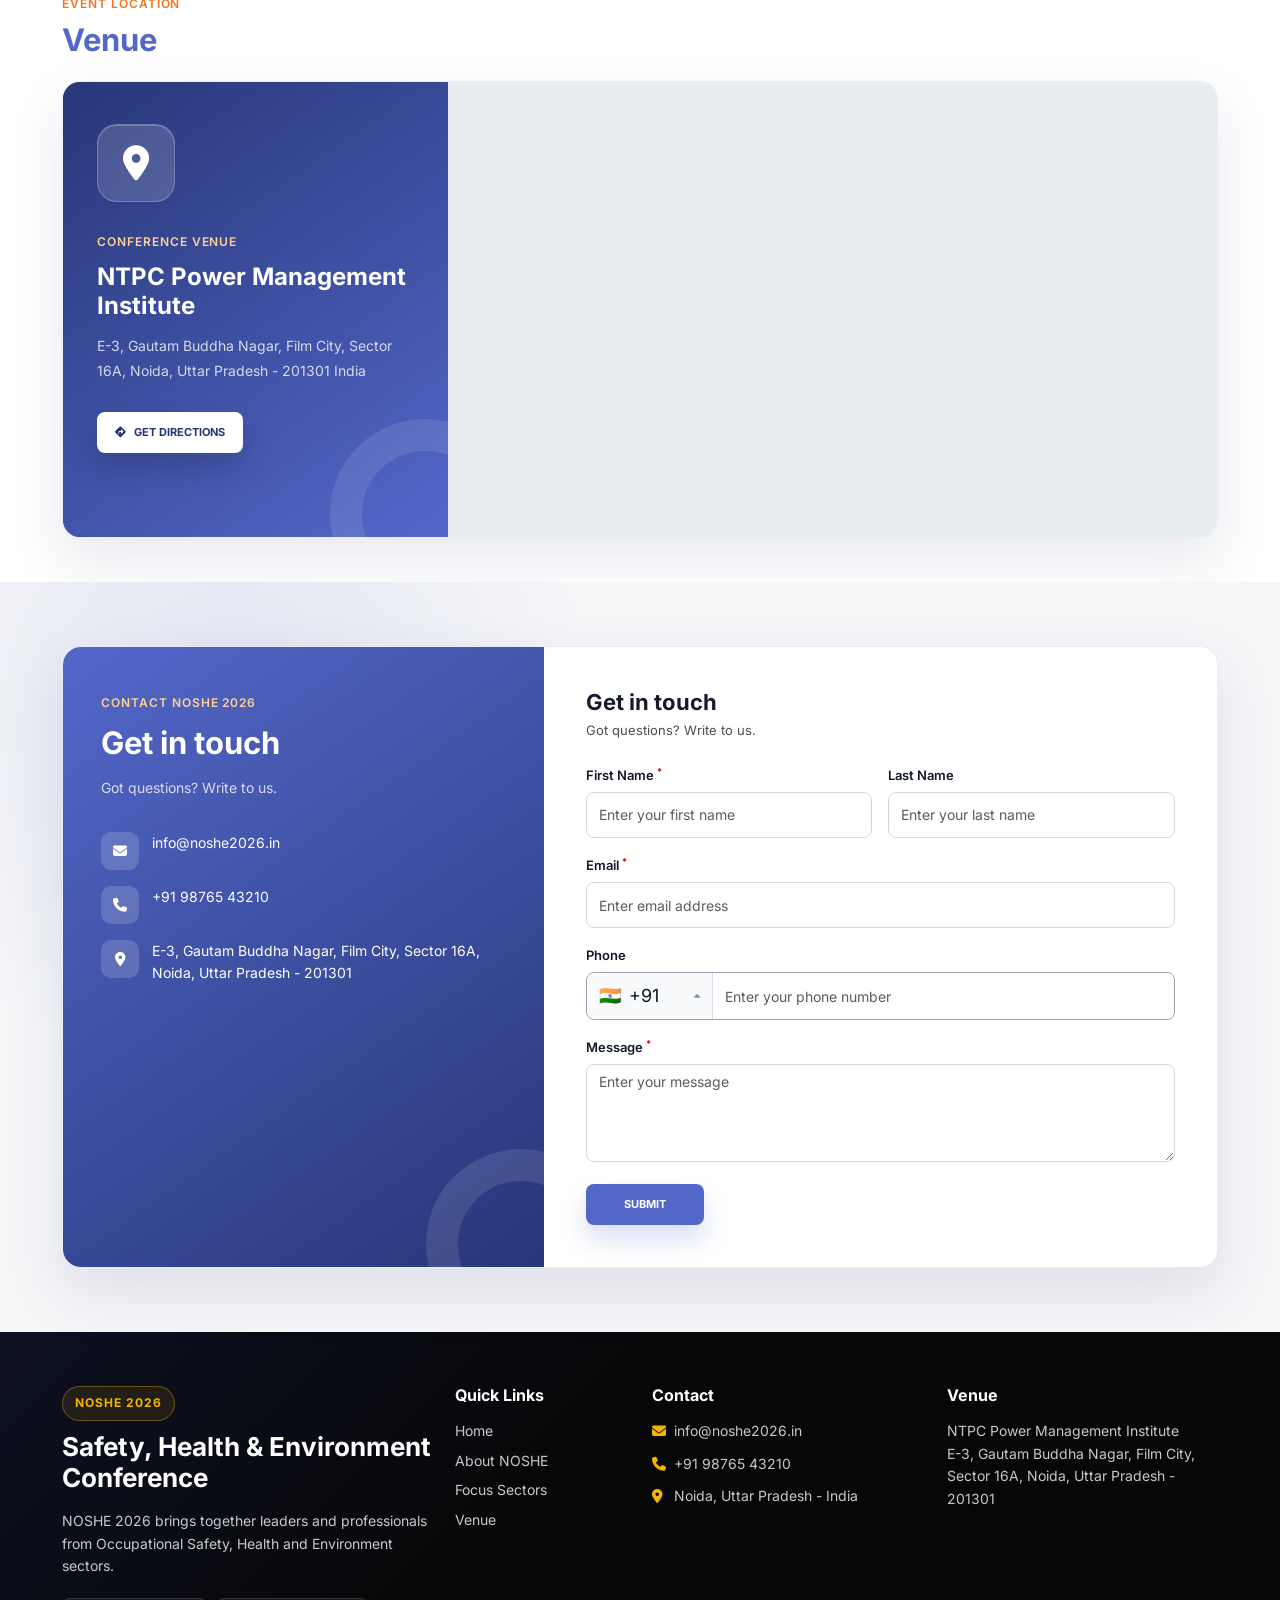
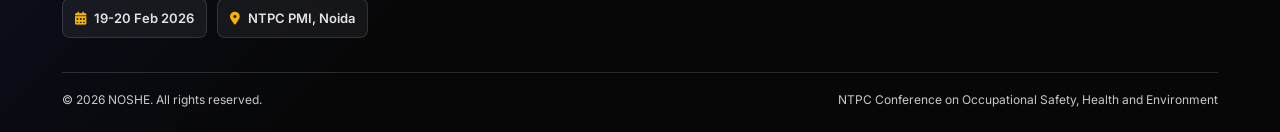
==== commit cf250831: "design chnages home page" ====
--- a/index.html
+++ b/index.html
@@ -162,11 +162,11 @@
         <div class="container page-container">
           <div class="special-attractions-shell">
             <div class="special-attractions-media">
-              <img src="assets/images/hero-conference.png" alt="Premium conference stage and audience">
-              <div class="special-media-badge">
+              <img src="assets/images/main-11.jpeg" alt="Premium conference stage and audience">
+              <!-- <div class="special-media-badge">
                 <span>Featured</span>
                 <strong>3 Core Experiences</strong>
-              </div>
+              </div> -->
             </div>
             <div class="special-attractions-content">
               <span class="section-kicker">Special Attractions</span>
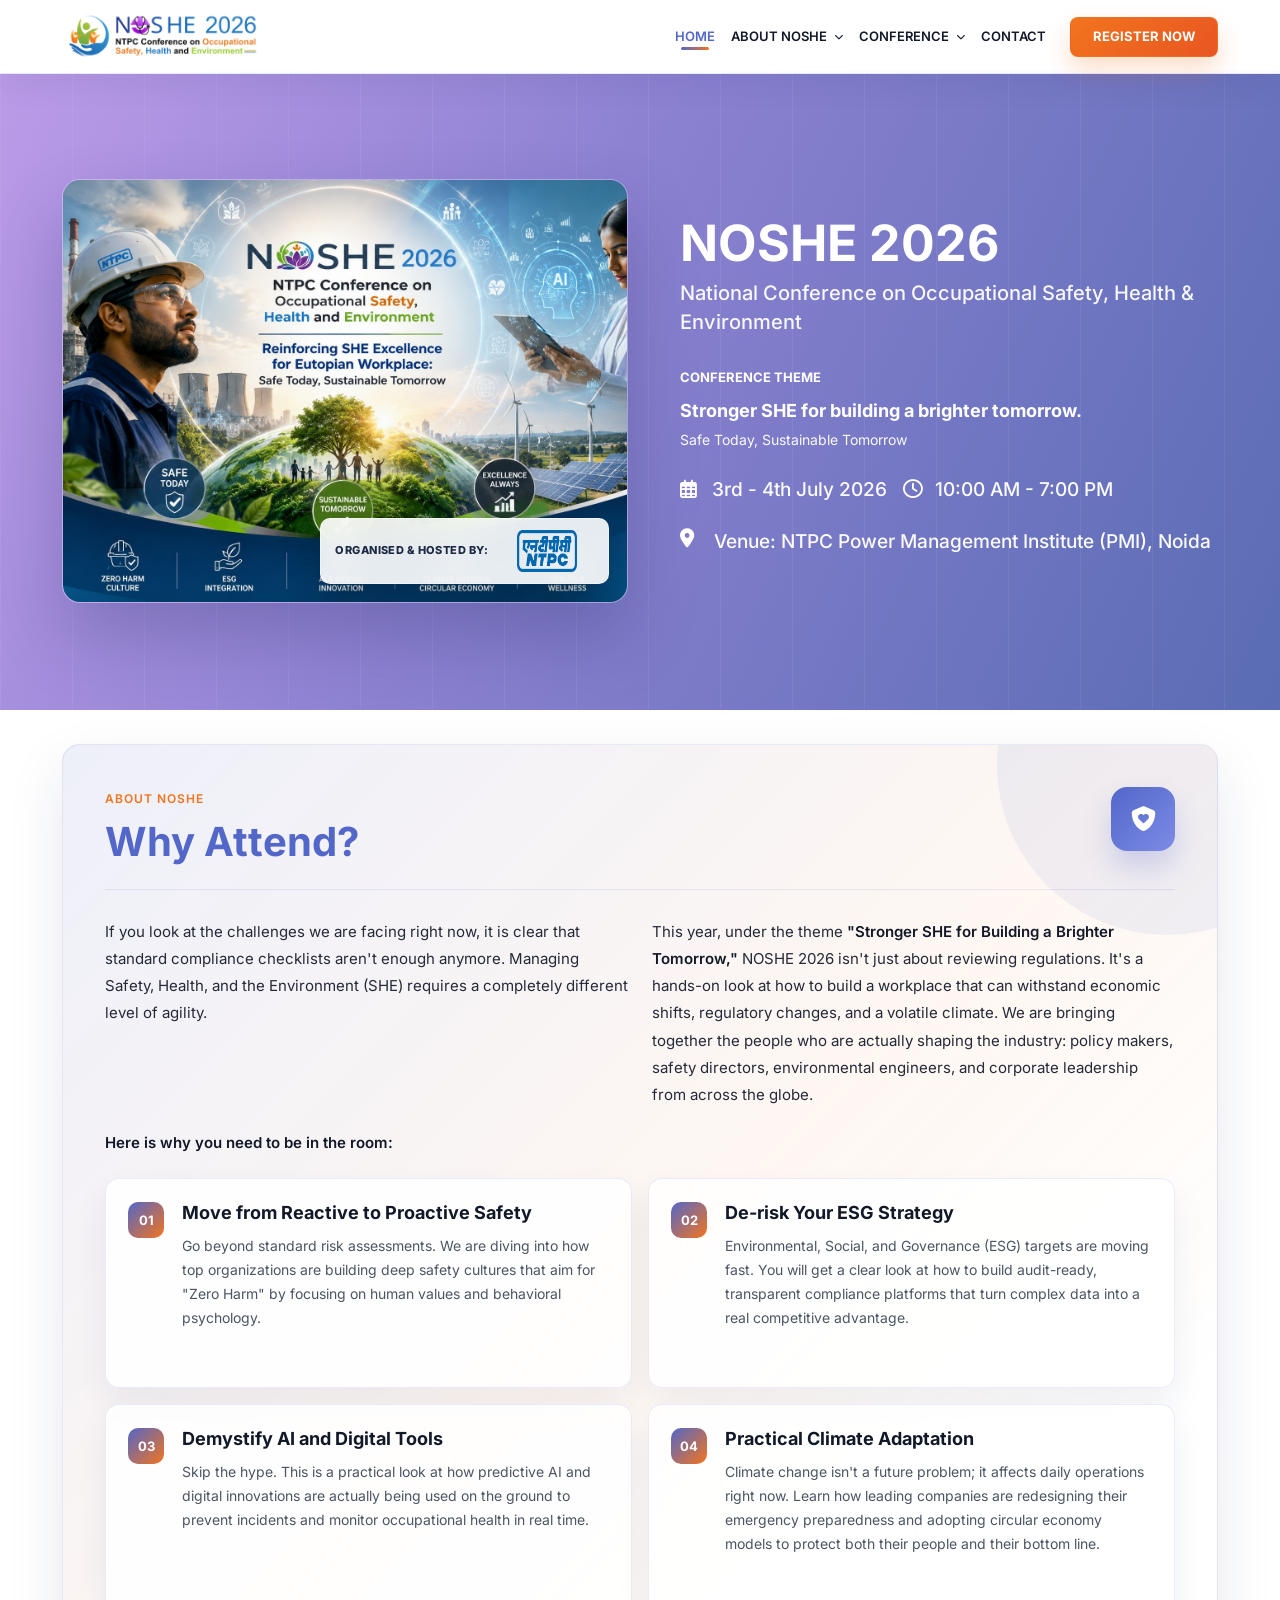
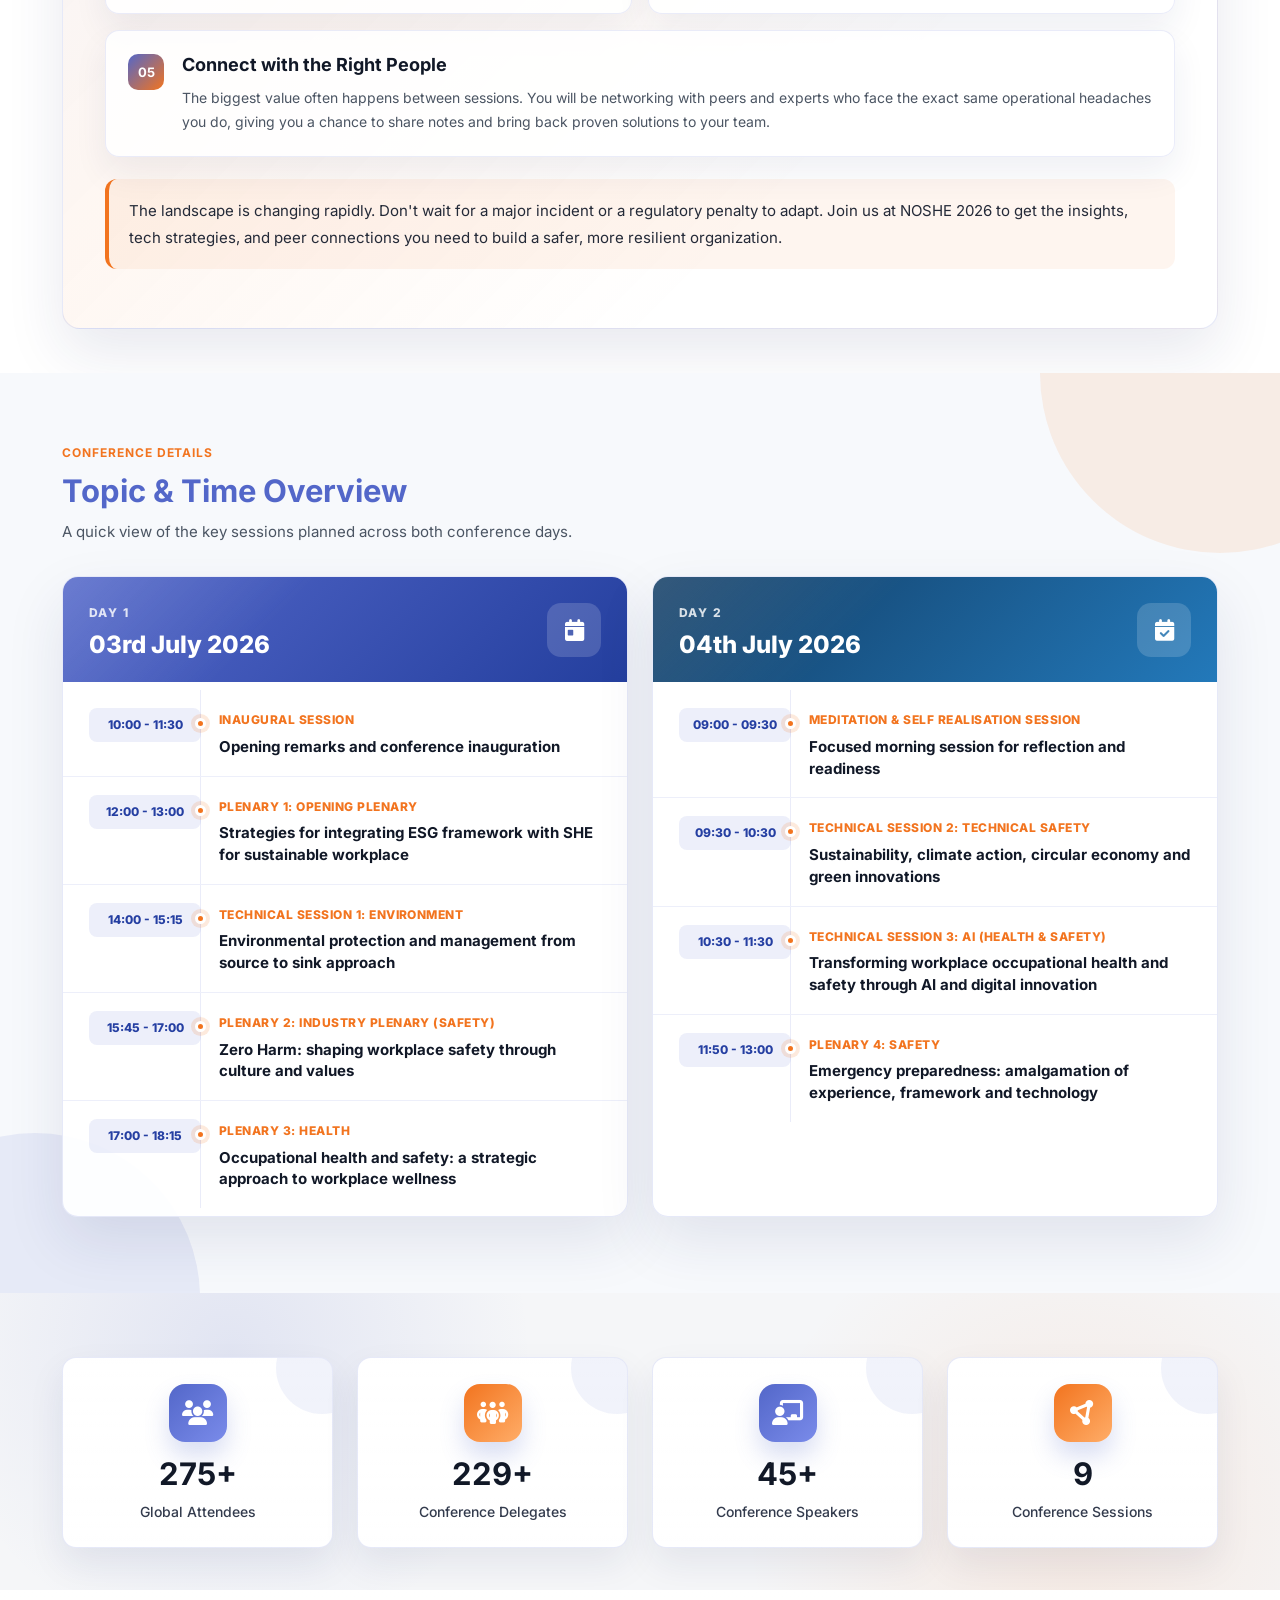
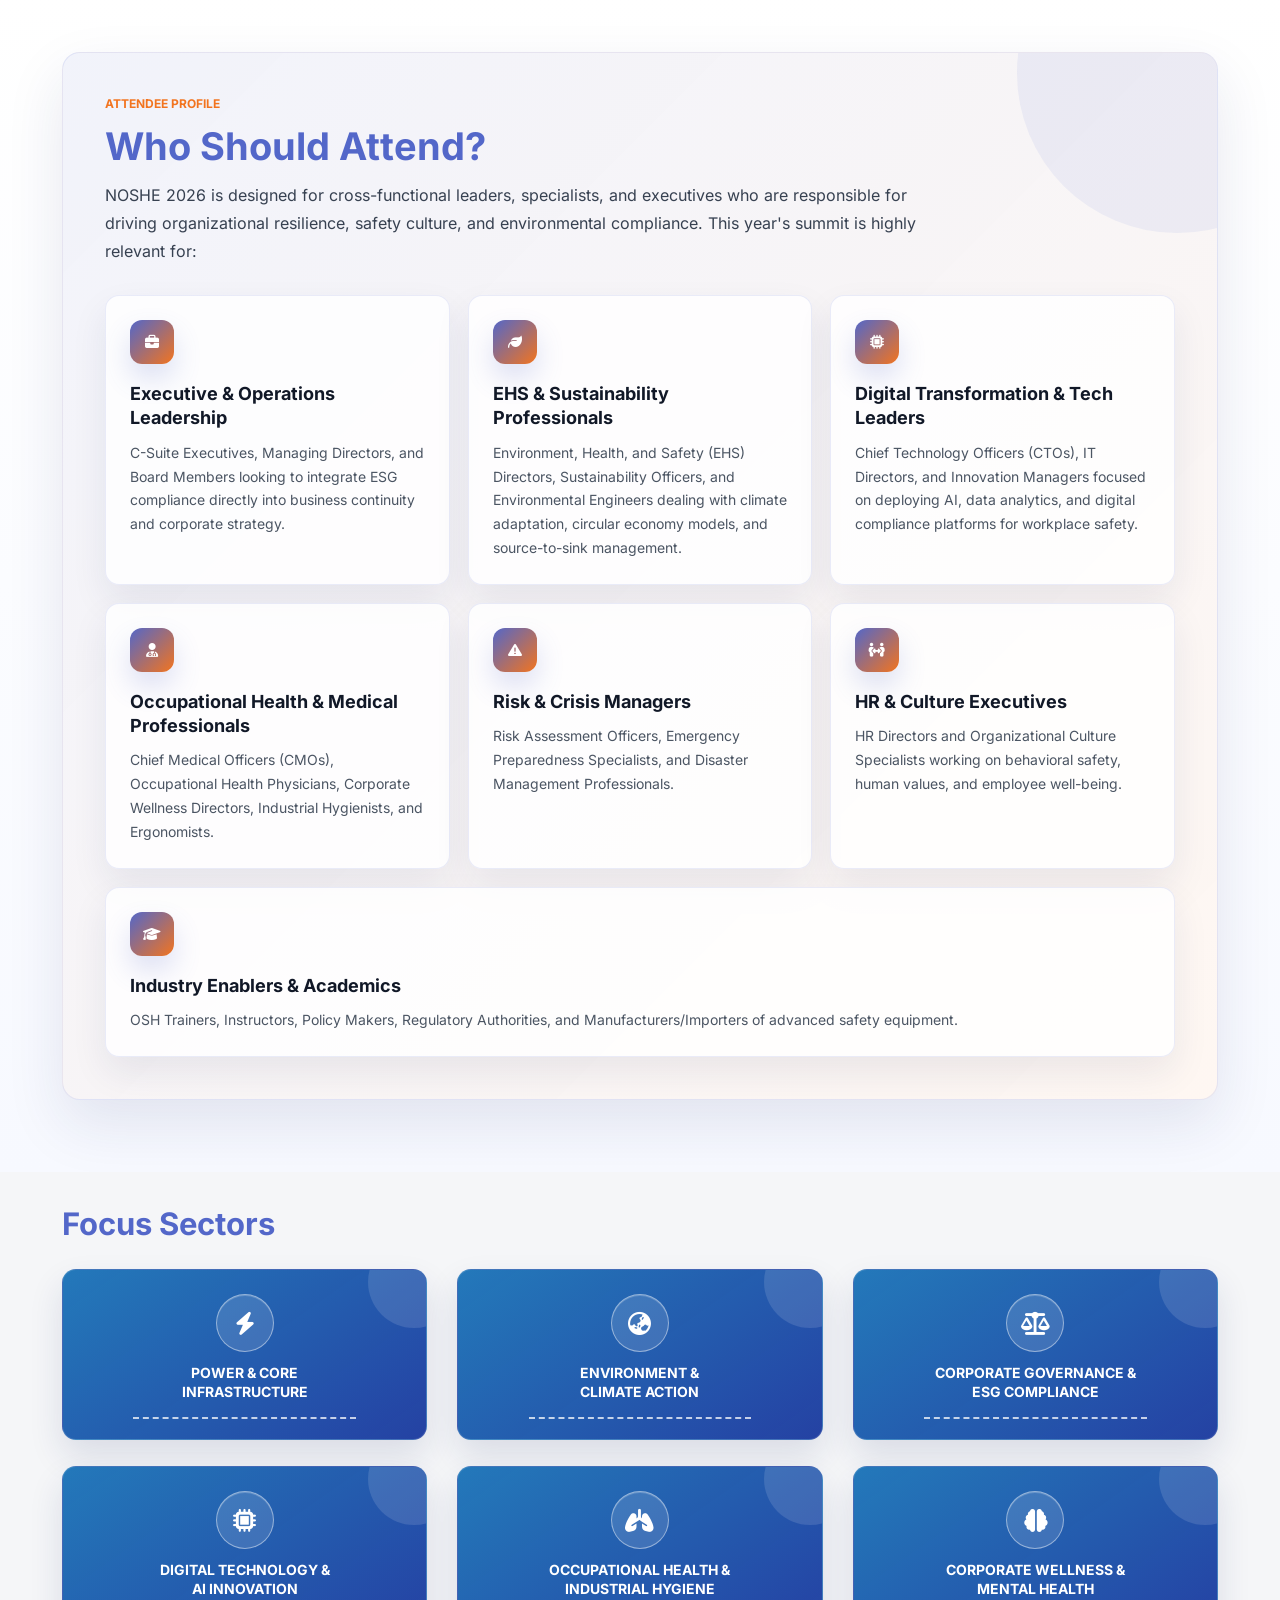
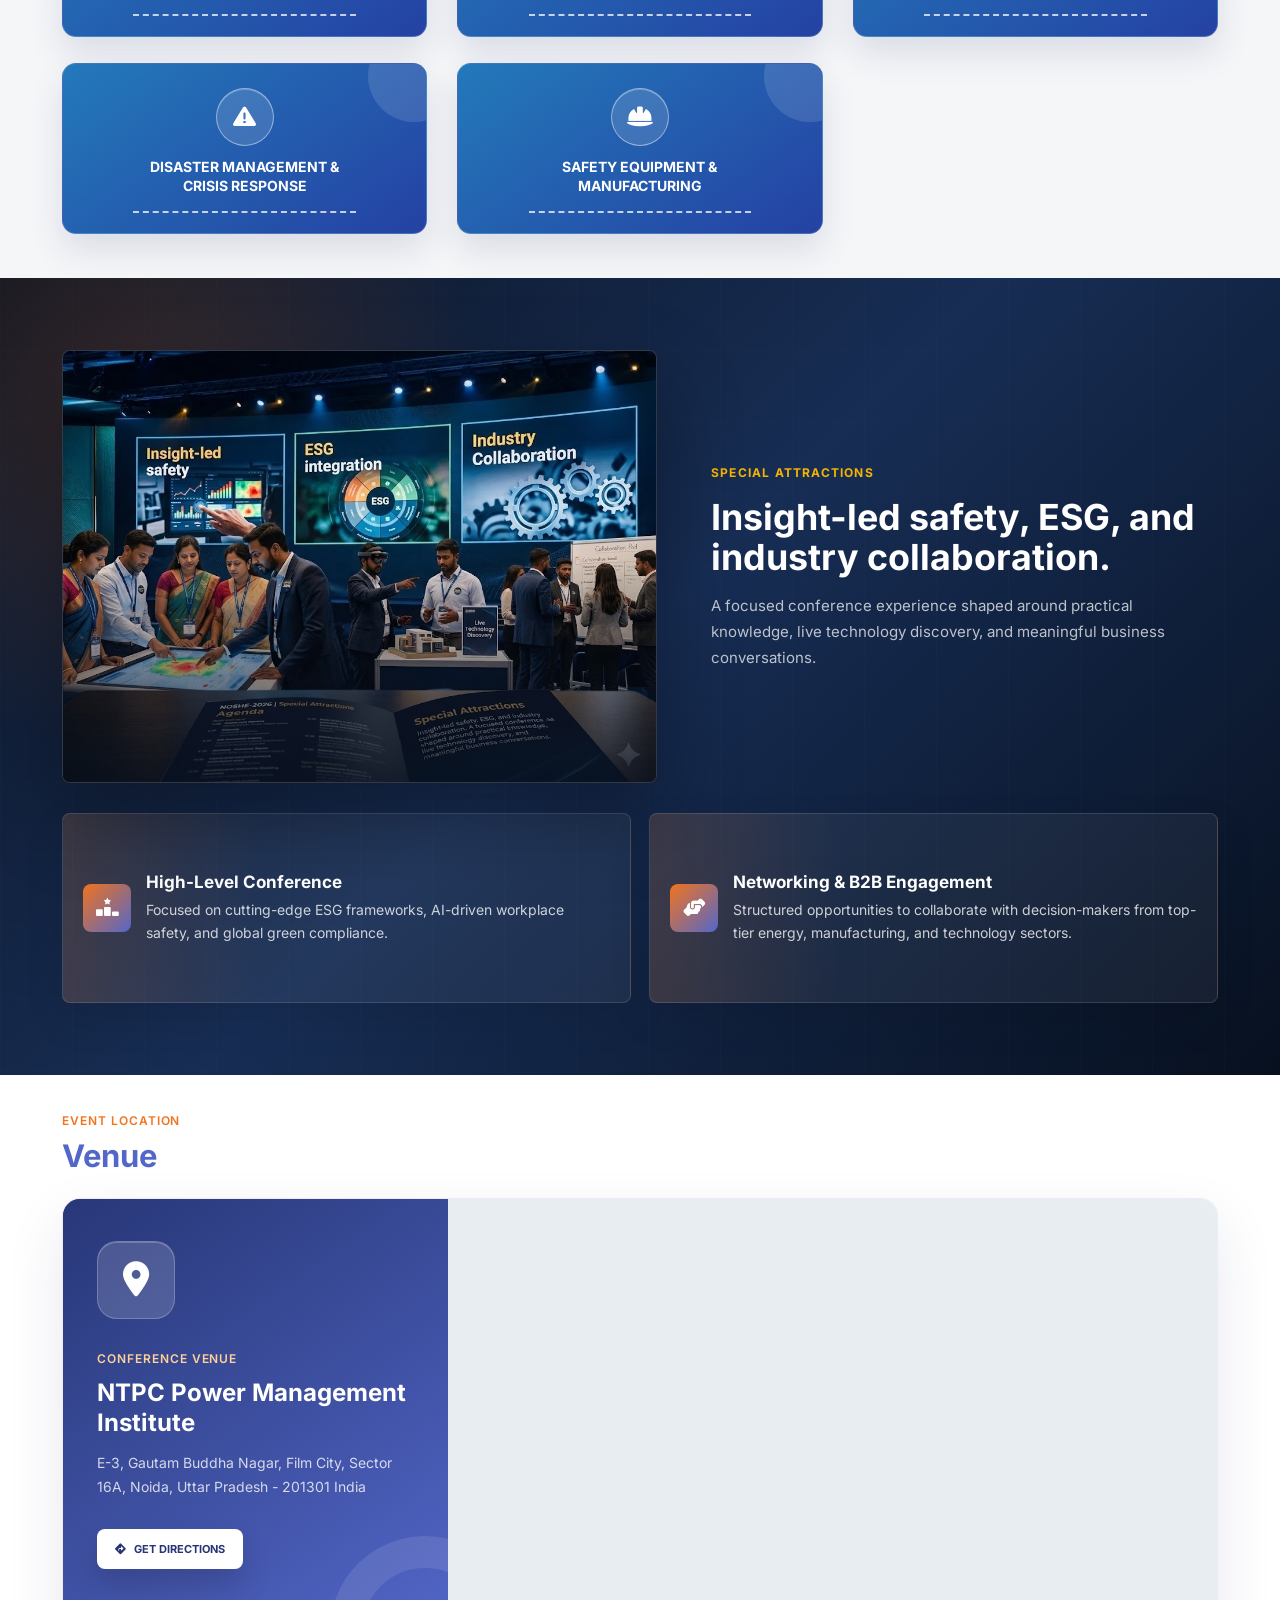
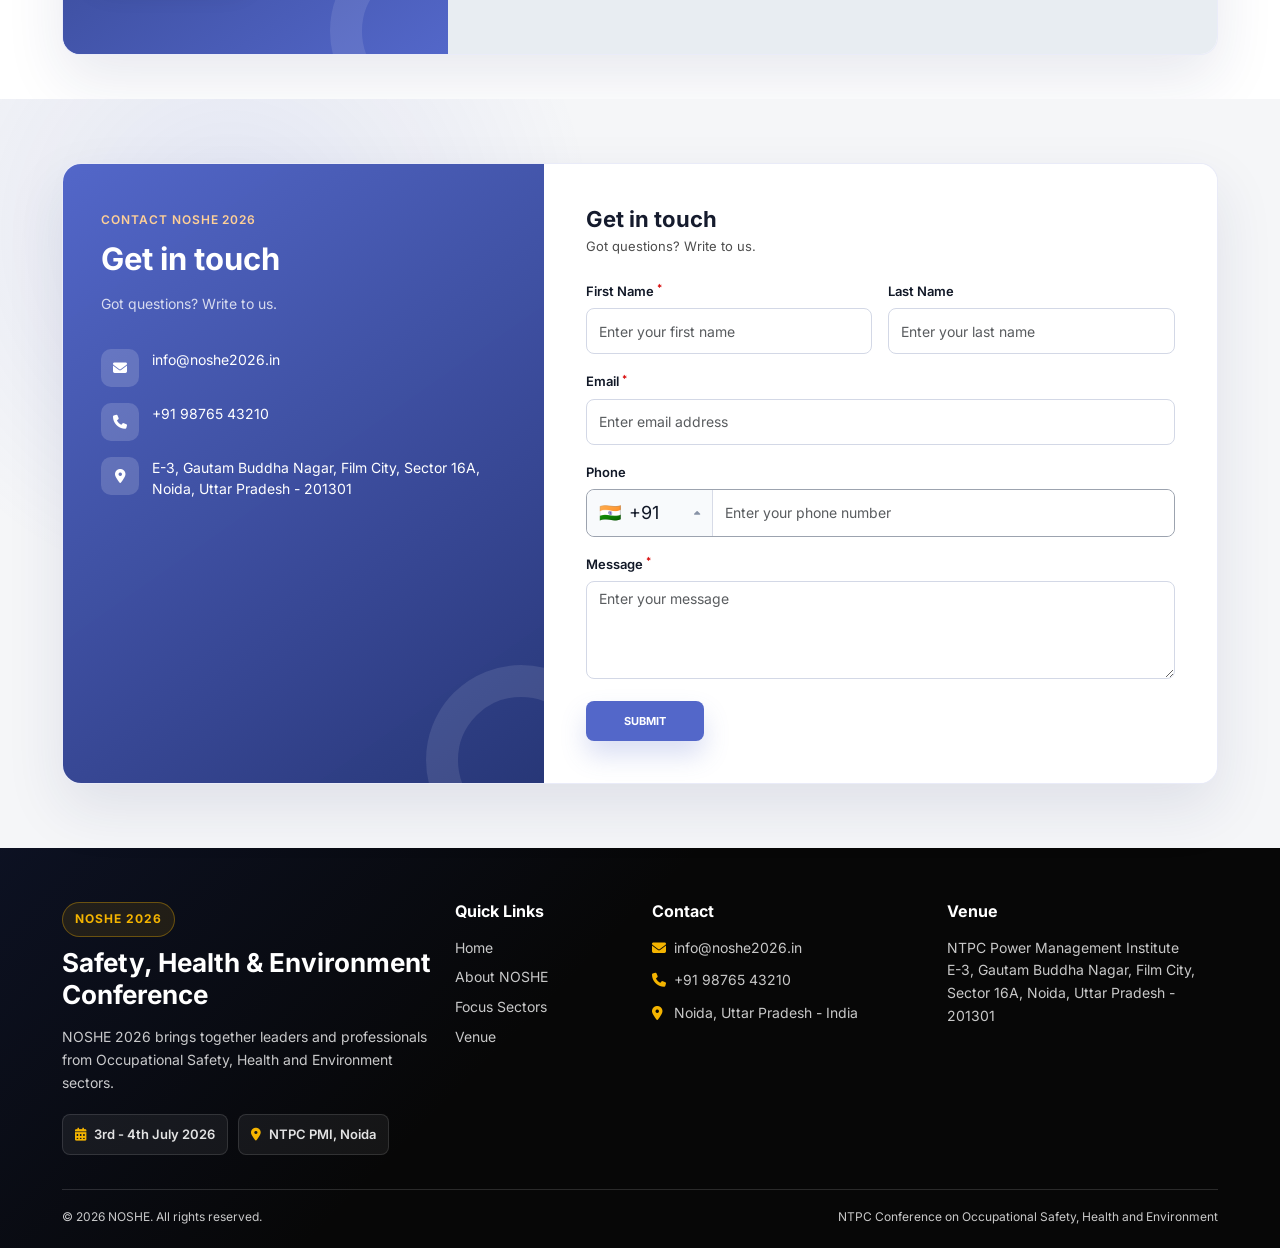
==== commit 667a3bd7: "design chnage done" ====
--- a/index.html
+++ b/index.html
@@ -17,7 +17,7 @@
       <nav id="mainNavbar" class="navbar navbar-expand-lg">
         <div class="container page-container">
           <a class="navbar-brand" href="#home" aria-label="NOSHE 2026 home">
-            <img src="assets/images/preview-logo-1.png" alt="NOSHE 2026 NTPC Conference logo">
+            <img src="assets/images/NTPC-logo.png" alt="NOSHE 2026 NTPC Conference logo">
           </a>
 
           <button class="navbar-toggler" type="button" data-bs-toggle="collapse" data-bs-target="#navbarMenu" aria-controls="navbarMenu" aria-expanded="false" aria-label="Toggle navigation">
@@ -31,8 +31,8 @@
                 <a class="nav-link dropdown-toggle" href="#about" role="button" data-bs-toggle="dropdown" aria-expanded="false">About NOSHE <i class="fa-solid fa-chevron-down dropdown-arrow"></i></a>
                 <ul class="dropdown-menu">
                   <li><a class="dropdown-item" href="about-noshe-2026.html">About NOSHE 2026</a></li>
-                  <li><a class="dropdown-item" href="foreword.html">Foreword</a></li>
-                  <li><a class="dropdown-item" href="organisers.html">Organisers</a></li>
+                  <!-- <li><a class="dropdown-item" href="foreword.html">Foreword</a></li>
+                  <li><a class="dropdown-item" href="organisers.html">Organisers</a></li> -->
                   <li><a class="dropdown-item" href="show-brochure.html">Show Brochure</a></li>
                 </ul>
               </li>
@@ -46,7 +46,7 @@
                 </ul>
               </li>
               <li class="nav-item"><a class="nav-link" href="contact.html">Contact</a></li>
-              <li class="nav-item ms-lg-3"><a class="header-register-btn" href="delegate-registration.html">Register Now</a></li>
+              <li class="nav-item ms-lg-3"><a class="header-register-btn" href="register-now.html">Register Now</a></li>
             </ul>
           </div>
         </div>
@@ -157,6 +157,208 @@
         </div>
       </section>
 
+      <!-- Conference Details -->
+      <section id="conference-details" class="conference-details-section">
+        <div class="container page-container">
+          <div class="conference-details-heading">
+            <span>Conference Details</span>
+            <h2>Topic &amp; Time Overview</h2>
+            <p>A quick view of the key sessions planned across both conference days.</p>
+          </div>
+          <div class="conference-days-grid">
+            <article class="conference-day-card">
+              <div class="conference-day-head">
+                <div>
+                  <span class="conference-day-label">Day 1</span>
+                  <h3>03rd July 2026</h3>
+                </div>
+                <i class="fa-solid fa-calendar-day"></i>
+              </div>
+              <div class="conference-timeline">
+                <div class="conference-session">
+                  <time>10:00 - 11:30</time>
+                  <div>
+                    <span>Inaugural Session</span>
+                    <h4>Opening remarks and conference inauguration</h4>
+                  </div>
+                </div>
+                <div class="conference-session">
+                  <time>12:00 - 13:00</time>
+                  <div>
+                    <span>Plenary 1: Opening Plenary</span>
+                    <h4>Strategies for integrating ESG framework with SHE for sustainable workplace</h4>
+                  </div>
+                </div>
+                <div class="conference-session">
+                  <time>14:00 - 15:15</time>
+                  <div>
+                    <span>Technical Session 1: Environment</span>
+                    <h4>Environmental protection and management from source to sink approach</h4>
+                  </div>
+                </div>
+                <div class="conference-session">
+                  <time>15:45 - 17:00</time>
+                  <div>
+                    <span>Plenary 2: Industry Plenary (Safety)</span>
+                    <h4>Zero Harm: shaping workplace safety through culture and values</h4>
+                  </div>
+                </div>
+                <div class="conference-session">
+                  <time>17:00 - 18:15</time>
+                  <div>
+                    <span>Plenary 3: Health</span>
+                    <h4>Occupational health and safety: a strategic approach to workplace wellness</h4>
+                  </div>
+                </div>
+              </div>
+            </article>
+
+            <article class="conference-day-card conference-day-card-alt">
+              <div class="conference-day-head">
+                <div>
+                  <span class="conference-day-label">Day 2</span>
+                  <h3>04th July 2026</h3>
+                </div>
+                <i class="fa-solid fa-calendar-check"></i>
+              </div>
+              <div class="conference-timeline">
+                <div class="conference-session">
+                  <time>09:00 - 09:30</time>
+                  <div>
+                    <span>Meditation &amp; Self Realisation Session</span>
+                    <h4>Focused morning session for reflection and readiness</h4>
+                  </div>
+                </div>
+                <div class="conference-session">
+                  <time>09:30 - 10:30</time>
+                  <div>
+                    <span>Technical Session 2: Technical Safety</span>
+                    <h4>Sustainability, climate action, circular economy and green innovations</h4>
+                  </div>
+                </div>
+                <div class="conference-session">
+                  <time>10:30 - 11:30</time>
+                  <div>
+                    <span>Technical Session 3: AI (Health &amp; Safety)</span>
+                    <h4>Transforming workplace occupational health and safety through AI and digital innovation</h4>
+                  </div>
+                </div>
+                <div class="conference-session">
+                  <time>11:50 - 13:00</time>
+                  <div>
+                    <span>Plenary 4: Safety</span>
+                    <h4>Emergency preparedness: amalgamation of experience, framework and technology</h4>
+                  </div>
+                </div>
+              </div>
+            </article>
+          </div>
+        </div>
+      </section>
+
+      <!-- Numbers -->
+      <section id="numbers" class="stats-section">
+        <div class="container page-container">
+          <div class="row g-4">
+            <div class="col-6 col-lg-3">
+              <div class="stat-card">
+                <div class="stat-icon"><i class="fa-solid fa-users"></i></div>
+                <strong><span class="counter" data-count="300">0</span>+</strong>
+                <span>Global Attendees</span>
+              </div>
+            </div>
+            <div class="col-6 col-lg-3">
+              <div class="stat-card">
+                <div class="stat-icon"><i class="fa-solid fa-people-group"></i></div>
+                <strong><span class="counter" data-count="250">0</span>+</strong>
+                <span>Conference Delegates</span>
+              </div>
+            </div>
+            <div class="col-6 col-lg-3">
+              <div class="stat-card">
+                <div class="stat-icon"><i class="fa-solid fa-chalkboard-user"></i></div>
+                <strong><span class="counter" data-count="50">0</span>+</strong>
+                <span>Conference Speakers</span>
+              </div>
+            </div>
+            <div class="col-6 col-lg-3">
+              <div class="stat-card">
+                <div class="stat-icon"><i class="fa-solid fa-circle-nodes"></i></div>
+                <strong><span class="counter" data-count="10">0</span></strong>
+                <span>Conference Sessions</span>
+              </div>
+            </div>
+          </div>
+        </div>
+      </section>
+
+      <!-- Who Should Attend -->
+      <section id="attendee-profile" class="content-section white-section attendee-section">
+        <div class="container page-container">
+          <div class="audience-shell">
+            <div class="audience-heading">
+              <span>Attendee Profile</span>
+              <h2>Who Should Attend?</h2>
+              <p>NOSHE 2026 is designed for cross-functional leaders, specialists, and executives who are responsible for driving organizational resilience, safety culture, and environmental compliance. This year's summit is highly relevant for:</p>
+            </div>
+            <div class="audience-grid">
+              <article class="audience-card">
+                <div class="audience-icon"><i class="fa-solid fa-briefcase"></i></div>
+                <h3>Executive &amp; Operations Leadership</h3>
+                <p>C-Suite Executives, Managing Directors, and Board Members looking to integrate ESG compliance directly into business continuity and corporate strategy.</p>
+              </article>
+              <article class="audience-card">
+                <div class="audience-icon"><i class="fa-solid fa-leaf"></i></div>
+                <h3>EHS &amp; Sustainability Professionals</h3>
+                <p>Environment, Health, and Safety (EHS) Directors, Sustainability Officers, and Environmental Engineers dealing with climate adaptation, circular economy models, and source-to-sink management.</p>
+              </article>
+              <article class="audience-card">
+                <div class="audience-icon"><i class="fa-solid fa-microchip"></i></div>
+                <h3>Digital Transformation &amp; Tech Leaders</h3>
+                <p>Chief Technology Officers (CTOs), IT Directors, and Innovation Managers focused on deploying AI, data analytics, and digital compliance platforms for workplace safety.</p>
+              </article>
+              <article class="audience-card">
+                <div class="audience-icon"><i class="fa-solid fa-user-doctor"></i></div>
+                <h3>Occupational Health &amp; Medical Professionals</h3>
+                <p>Chief Medical Officers (CMOs), Occupational Health Physicians, Corporate Wellness Directors, Industrial Hygienists, and Ergonomists.</p>
+              </article>
+              <article class="audience-card">
+                <div class="audience-icon"><i class="fa-solid fa-triangle-exclamation"></i></div>
+                <h3>Risk &amp; Crisis Managers</h3>
+                <p>Risk Assessment Officers, Emergency Preparedness Specialists, and Disaster Management Professionals.</p>
+              </article>
+              <article class="audience-card">
+                <div class="audience-icon"><i class="fa-solid fa-people-arrows"></i></div>
+                <h3>HR &amp; Culture Executives</h3>
+                <p>HR Directors and Organizational Culture Specialists working on behavioral safety, human values, and employee well-being.</p>
+              </article>
+              <article class="audience-card audience-card-wide">
+                <div class="audience-icon"><i class="fa-solid fa-graduation-cap"></i></div>
+                <h3>Industry Enablers &amp; Academics</h3>
+                <p>OSH Trainers, Instructors, Policy Makers, Regulatory Authorities, and Manufacturers/Importers of advanced safety equipment.</p>
+              </article>
+            </div>
+          </div>
+        </div>
+      </section>
+
+      <!-- Focus Sectors -->
+      <section id="focus-sectors" class="content-section grey-section">
+        <div class="container page-container">
+          <h2>Focus Sectors</h2>
+          <div class="sector-grid">
+            <div class="sector-card"><i class="fa-solid fa-bolt"></i><span>Power &amp; Core<br>Infrastructure</span></div>
+            <div class="sector-card"><i class="fa-solid fa-earth-asia"></i><span>Environment &amp;<br>Climate Action</span></div>
+            <div class="sector-card"><i class="fa-solid fa-scale-balanced"></i><span>Corporate Governance &amp;<br>ESG Compliance</span></div>
+            <div class="sector-card"><i class="fa-solid fa-microchip"></i><span>Digital Technology &amp;<br>AI Innovation</span></div>
+            <div class="sector-card"><i class="fa-solid fa-lungs"></i><span>Occupational Health &amp;<br>Industrial Hygiene</span></div>
+            <div class="sector-card"><i class="fa-solid fa-brain"></i><span>Corporate Wellness &amp;<br>Mental Health</span></div>
+            <div class="sector-card"><i class="fa-solid fa-triangle-exclamation"></i><span>Disaster Management &amp;<br>Crisis Response</span></div>
+            <div class="sector-card"><i class="fa-solid fa-helmet-safety"></i><span>Safety Equipment &amp;<br>Manufacturing</span></div>
+          </div>
+        </div>
+      </section>
+
       <!-- Special Attractions -->
       <section id="special-attractions" class="special-attractions-section">
         <div class="container page-container">
@@ -182,13 +384,13 @@
                 <p>Focused on cutting-edge ESG frameworks, AI-driven workplace safety, and global green compliance.</p>
               </div>
             </article>
-            <article class="special-attraction-card">
+            <!-- <article class="special-attraction-card">
               <div class="special-attraction-icon"><i class="fa-solid fa-cubes-stacked"></i></div>
               <div>
                 <h3>Concurrent Exhibition</h3>
                 <p>A dedicated platform for industry vendors to demonstrate innovative safety equipment, health diagnostics, and green tech.</p>
               </div>
-            </article>
+            </article> -->
             <article class="special-attraction-card">
               <div class="special-attraction-icon"><i class="fa-solid fa-handshake-angle"></i></div>
               <div>
@@ -196,108 +398,6 @@
                 <p>Structured opportunities to collaborate with decision-makers from top-tier energy, manufacturing, and technology sectors.</p>
               </div>
             </article>
-          </div>
-        </div>
-      </section>
-
-      <!-- Numbers -->
-      <section id="numbers" class="stats-section">
-        <div class="container page-container">
-          <div class="row g-4">
-            <div class="col-6 col-lg-3">
-              <div class="stat-card">
-                <div class="stat-icon"><i class="fa-solid fa-users"></i></div>
-                <strong><span class="counter" data-count="300">0</span>+</strong>
-                <span>Global Attendees</span>
-              </div>
-            </div>
-            <div class="col-6 col-lg-3">
-              <div class="stat-card">
-                <div class="stat-icon"><i class="fa-solid fa-people-group"></i></div>
-                <strong><span class="counter" data-count="250">0</span>+</strong>
-                <span>Conference Delegates</span>
-              </div>
-            </div>
-            <div class="col-6 col-lg-3">
-              <div class="stat-card">
-                <div class="stat-icon"><i class="fa-solid fa-chalkboard-user"></i></div>
-                <strong><span class="counter" data-count="50">0</span>+</strong>
-                <span>Conference Speakers</span>
-              </div>
-            </div>
-            <div class="col-6 col-lg-3">
-              <div class="stat-card">
-                <div class="stat-icon"><i class="fa-solid fa-circle-nodes"></i></div>
-                <strong><span class="counter" data-count="10">0</span></strong>
-                <span>Conference Sessions</span>
-              </div>
-            </div>
-          </div>
-        </div>
-      </section>
-
-      <!-- Who Should Attend -->
-      <section id="attendee-profile" class="content-section white-section attendee-section">
-        <div class="container page-container">
-          <div class="audience-shell">
-            <div class="audience-heading">
-              <span>Attendee Profile</span>
-              <h2>Who Should Attend?</h2>
-              <p>NOSHE 2026 is designed for cross-functional leaders, specialists, and executives who are responsible for driving organizational resilience, safety culture, and environmental compliance. This year's summit is highly relevant for:</p>
-            </div>
-            <div class="audience-grid">
-              <article class="audience-card">
-                <div class="audience-icon"><i class="fa-solid fa-briefcase"></i></div>
-                <h3>Executive &amp; Operations Leadership</h3>
-                <p>C-Suite Executives, Managing Directors, and Board Members looking to integrate ESG compliance directly into business continuity and corporate strategy.</p>
-              </article>
-              <article class="audience-card">
-                <div class="audience-icon"><i class="fa-solid fa-leaf"></i></div>
-                <h3>EHS &amp; Sustainability Professionals</h3>
-                <p>Environment, Health, and Safety (EHS) Directors, Sustainability Officers, and Environmental Engineers dealing with climate adaptation, circular economy models, and source-to-sink management.</p>
-              </article>
-              <article class="audience-card">
-                <div class="audience-icon"><i class="fa-solid fa-microchip"></i></div>
-                <h3>Digital Transformation &amp; Tech Leaders</h3>
-                <p>Chief Technology Officers (CTOs), IT Directors, and Innovation Managers focused on deploying AI, data analytics, and digital compliance platforms for workplace safety.</p>
-              </article>
-              <article class="audience-card">
-                <div class="audience-icon"><i class="fa-solid fa-user-doctor"></i></div>
-                <h3>Occupational Health &amp; Medical Professionals</h3>
-                <p>Chief Medical Officers (CMOs), Occupational Health Physicians, Corporate Wellness Directors, Industrial Hygienists, and Ergonomists.</p>
-              </article>
-              <article class="audience-card">
-                <div class="audience-icon"><i class="fa-solid fa-triangle-exclamation"></i></div>
-                <h3>Risk &amp; Crisis Managers</h3>
-                <p>Risk Assessment Officers, Emergency Preparedness Specialists, and Disaster Management Professionals.</p>
-              </article>
-              <article class="audience-card">
-                <div class="audience-icon"><i class="fa-solid fa-people-arrows"></i></div>
-                <h3>HR &amp; Culture Executives</h3>
-                <p>HR Directors and Organizational Culture Specialists working on behavioral safety, human values, and employee well-being.</p>
-              </article>
-              <article class="audience-card audience-card-wide">
-                <div class="audience-icon"><i class="fa-solid fa-graduation-cap"></i></div>
-                <h3>Industry Enablers &amp; Academics</h3>
-                <p>OSH Trainers, Instructors, Policy Makers, Regulatory Authorities, and Manufacturers/Importers of advanced safety equipment.</p>
-              </article>
-            </div>
-          </div>
-        </div>
-      </section>
-
-      <!-- Focus Sectors -->
-      <section id="focus-sectors" class="content-section grey-section">
-        <div class="container page-container">
-          <h2>Focus Sectors</h2>
-          <div class="sector-grid">
-            <div class="sector-card"><i class="fa-solid fa-industry"></i><span>Power &amp;<br>Energy</span></div>
-            <div class="sector-card"><i class="fa-solid fa-person-digging"></i><span>Infrastructure &amp;<br>Construction</span></div>
-            <div class="sector-card"><i class="fa-solid fa-fire-flame-curved"></i><span>Oil, Gas &amp;<br>Process Safety</span></div>
-            <div class="sector-card"><i class="fa-solid fa-flask-vial"></i><span>Chemicals &amp;<br>Petrochemicals</span></div>
-            <div class="sector-card"><i class="fa-solid fa-trowel-bricks"></i><span>Metals &amp;<br>Heavy Industry</span></div>
-            <div class="sector-card"><i class="fa-solid fa-kit-medical"></i><span>Healthcare &amp;<br>Pharma</span></div>
-            
           </div>
         </div>
       </section>
@@ -416,7 +516,7 @@
               </div>
               <p>NOSHE 2026 brings together leaders and professionals from Occupational Safety, Health and Environment sectors.</p>
               <div class="footer-highlights" aria-label="Event highlights">
-                <span><i class="fa-solid fa-calendar-days"></i> 19-20 Feb 2026</span>
+                <span><i class="fa-solid fa-calendar-days"></i> 3rd - 4th July 2026</span>
                 <span><i class="fa-solid fa-location-dot"></i> NTPC PMI, Noida</span>
               </div>
             </div>
--- a/assets/css/style.css
+++ b/assets/css/style.css
@@ -697,6 +697,204 @@
   color: #242a38;
 }
 
+/* Conference Details */
+.conference-details-section {
+  position: relative;
+  overflow: hidden;
+  padding: 68px 0 76px;
+  background: #f7f9fc;
+}
+
+.conference-details-section::before {
+  content: "";
+  position: absolute;
+  right: -120px;
+  top: -180px;
+  width: 360px;
+  height: 360px;
+  border-radius: 50%;
+  background: rgba(242, 116, 31, 0.1);
+}
+
+.conference-details-section::after {
+  content: "";
+  position: absolute;
+  left: -130px;
+  bottom: -170px;
+  width: 330px;
+  height: 330px;
+  border-radius: 50%;
+  background: rgba(83, 103, 201, 0.1);
+}
+
+.conference-details-heading {
+  position: relative;
+  z-index: 1;
+  max-width: 720px;
+  margin-bottom: 32px;
+}
+
+.conference-details-heading span {
+  display: inline-flex;
+  margin-bottom: 10px;
+  color: var(--orange);
+  font-size: 12px;
+  font-weight: 700;
+  letter-spacing: 0.08em;
+  text-transform: uppercase;
+}
+
+.conference-details-heading h2 {
+  margin-bottom: 10px;
+}
+
+.conference-details-heading p {
+  max-width: 560px;
+  margin: 0;
+  color: #4b5563;
+  font-size: 15px;
+  line-height: 1.7;
+}
+
+.conference-days-grid {
+  position: relative;
+  z-index: 1;
+  display: grid;
+  grid-template-columns: repeat(2, minmax(0, 1fr));
+  gap: 24px;
+}
+
+.conference-day-card {
+  overflow: hidden;
+  border: 1px solid rgba(83, 103, 201, 0.14);
+  border-radius: 16px;
+  background: rgba(255, 255, 255, 0.92);
+  box-shadow: 0 24px 58px rgba(25, 42, 95, 0.1);
+}
+
+.conference-day-head {
+  display: flex;
+  align-items: center;
+  justify-content: space-between;
+  gap: 18px;
+  padding: 24px 26px;
+  color: #ffffff;
+  background:
+    linear-gradient(135deg, rgba(255, 255, 255, 0.14), transparent 38%),
+    linear-gradient(135deg, var(--blue), #243f9e);
+}
+
+.conference-day-card-alt .conference-day-head {
+  background:
+    linear-gradient(135deg, rgba(255, 255, 255, 0.14), transparent 38%),
+    linear-gradient(135deg, #123d65, var(--sector-blue));
+}
+
+.conference-day-label {
+  display: inline-flex;
+  margin-bottom: 8px;
+  color: rgba(255, 255, 255, 0.82);
+  font-size: 12px;
+  font-weight: 800;
+  letter-spacing: 0.12em;
+  text-transform: uppercase;
+}
+
+.conference-day-head h3 {
+  margin: 0;
+  color: #ffffff;
+  font-size: 24px;
+  line-height: 1.15;
+  font-weight: 800;
+}
+
+.conference-day-head i {
+  display: grid;
+  flex: 0 0 54px;
+  width: 54px;
+  height: 54px;
+  place-items: center;
+  border-radius: 14px;
+  color: #ffffff;
+  background: rgba(255, 255, 255, 0.16);
+  font-size: 22px;
+}
+
+.conference-timeline {
+  display: grid;
+  gap: 0;
+  padding: 8px 0;
+}
+
+.conference-session {
+  position: relative;
+  display: grid;
+  grid-template-columns: 112px minmax(0, 1fr);
+  gap: 18px;
+  padding: 18px 24px 18px 26px;
+}
+
+.conference-session + .conference-session {
+  border-top: 1px solid rgba(83, 103, 201, 0.1);
+}
+
+.conference-session::before {
+  content: "";
+  position: absolute;
+  left: 137px;
+  top: 0;
+  bottom: 0;
+  width: 1px;
+  background: rgba(83, 103, 201, 0.12);
+}
+
+.conference-session::after {
+  content: "";
+  position: absolute;
+  left: 132px;
+  top: 28px;
+  width: 11px;
+  height: 11px;
+  border: 3px solid #ffffff;
+  border-radius: 50%;
+  background: var(--orange);
+  box-shadow: 0 0 0 4px rgba(242, 116, 31, 0.15);
+}
+
+.conference-session time {
+  display: inline-flex;
+  align-items: center;
+  justify-content: center;
+  align-self: flex-start;
+  min-height: 34px;
+  padding: 8px 10px;
+  border-radius: 8px;
+  color: #253fa2;
+  background: rgba(83, 103, 201, 0.1);
+  font-size: 12px;
+  font-weight: 800;
+  line-height: 1;
+  white-space: nowrap;
+}
+
+.conference-session span {
+  display: inline-flex;
+  margin-bottom: 6px;
+  color: var(--orange);
+  font-size: 12px;
+  font-weight: 800;
+  letter-spacing: 0.04em;
+  text-transform: uppercase;
+}
+
+.conference-session h4 {
+  margin: 0;
+  color: #111827;
+  font-size: 15px;
+  line-height: 1.45;
+  font-weight: 650;
+}
+
 /* Special Attractions */
 .special-attractions-section {
   position: relative;
@@ -811,7 +1009,7 @@
 
 .special-attractions-list {
   display: grid;
-  grid-template-columns: repeat(3, minmax(0, 1fr));
+  grid-template-columns: repeat(2, minmax(0, 1fr));
   gap: 18px;
   margin-top: 30px;
 }
@@ -830,6 +1028,7 @@
     rgba(255, 255, 255, 0.055);
   box-shadow: 0 16px 40px rgba(0, 0, 0, 0.1);
   transition: transform 0.22s ease, border-color 0.22s ease, background 0.22s ease;
+  align-items: center;
 }
 
 .special-attraction-card:hover {
@@ -2581,14 +2780,14 @@
   background: #5367c9;
 }
 
-.about-organiser-media::after {
+/* .about-organiser-media::after {
   content: "";
   position: absolute;
   inset: 0;
   background:
     linear-gradient(180deg, rgba(14, 24, 54, 0.08), rgba(14, 24, 54, 0.66)),
     linear-gradient(135deg, rgba(83, 103, 201, 0.16), rgba(242, 116, 31, 0.22));
-}
+} */
 
 .about-organiser-photo {
   width: 100%;
@@ -3474,6 +3673,277 @@
   margin-top: 5px;
   color: #64748b;
   font-size: 13px;
+}
+
+/* Register Now Page */
+.register-page {
+  background: #f3f7fb;
+}
+
+.register-hero {
+  position: relative;
+  overflow: hidden;
+  margin-top: 70px;
+  padding: 90px 0 82px;
+  color: #ffffff;
+  background:
+    radial-gradient(circle at 76% 18%, rgba(242, 116, 31, 0.18), transparent 26%),
+    linear-gradient(135deg, #0f172a 0%, #253f84 54%, #17243f 100%);
+}
+
+.register-hero::before {
+  content: "";
+  position: absolute;
+  inset: auto -90px -160px auto;
+  width: 360px;
+  height: 360px;
+  border: 1px solid rgba(255, 255, 255, 0.14);
+  border-radius: 50%;
+}
+
+.register-hero-grid {
+  position: relative;
+  z-index: 1;
+  display: grid;
+  grid-template-columns: minmax(0, 1fr) 360px;
+  gap: 42px;
+  align-items: center;
+}
+
+.register-hero-copy span,
+.register-side-panel > span,
+.register-form-heading span {
+  display: inline-flex;
+  margin-bottom: 12px;
+  color: #ffd097;
+  font-size: 12px;
+  font-weight: 700;
+  letter-spacing: 0.08em;
+  text-transform: uppercase;
+}
+
+.register-hero-copy h1 {
+  max-width: 760px;
+  margin: 0 0 18px;
+  color: #ffffff;
+  font-size: clamp(36px, 4.4vw, 58px);
+  line-height: 1.08;
+  font-weight: 700;
+}
+
+.register-hero-copy p {
+  max-width: 640px;
+  margin: 0;
+  color: rgba(255, 255, 255, 0.78);
+  font-size: 17px;
+  line-height: 1.72;
+}
+
+.register-hero-card {
+  display: grid;
+  gap: 14px;
+  padding: 24px;
+  border: 1px solid rgba(255, 255, 255, 0.16);
+  border-radius: 18px;
+  background: rgba(255, 255, 255, 0.1);
+  box-shadow: 0 28px 60px rgba(0, 0, 0, 0.22);
+  backdrop-filter: blur(16px);
+}
+
+.register-hero-card div {
+  display: grid;
+  grid-template-columns: 42px minmax(0, 1fr);
+  gap: 12px;
+  align-items: center;
+  padding: 13px;
+  border-radius: 12px;
+  background: rgba(255, 255, 255, 0.1);
+}
+
+.register-hero-card i {
+  display: grid;
+  width: 42px;
+  height: 42px;
+  place-items: center;
+  border-radius: 12px;
+  color: #ffffff;
+  background: rgba(242, 116, 31, 0.88);
+}
+
+.register-hero-card span {
+  color: rgba(255, 255, 255, 0.9);
+  font-size: 14px;
+  font-weight: 650;
+  line-height: 1.35;
+}
+
+.register-section {
+  padding: 64px 0 78px;
+}
+
+.register-shell {
+  display: grid;
+  grid-template-columns: 360px minmax(0, 1fr);
+  gap: 26px;
+  align-items: stretch;
+}
+
+.register-side-panel,
+.register-form {
+  border: 1px solid rgba(83, 103, 201, 0.12);
+  border-radius: 18px;
+  box-shadow: 0 24px 58px rgba(25, 42, 95, 0.1);
+}
+
+.register-side-panel {
+  padding: 34px;
+  color: #ffffff;
+  background:
+    linear-gradient(145deg, rgba(19, 39, 79, 0.96), rgba(83, 103, 201, 0.94)),
+    var(--blue);
+}
+
+.register-side-panel h2 {
+  margin-bottom: 16px;
+  color: #ffffff;
+  font-size: 31px;
+}
+
+.register-side-panel p {
+  margin-bottom: 24px;
+  color: rgba(255, 255, 255, 0.78);
+  font-size: 15px;
+  line-height: 1.75;
+}
+
+.register-side-panel ul {
+  display: grid;
+  gap: 14px;
+  margin: 0;
+  padding: 0;
+  list-style: none;
+}
+
+.register-side-panel li {
+  display: grid;
+  grid-template-columns: 38px minmax(0, 1fr);
+  gap: 12px;
+  align-items: center;
+  color: rgba(255, 255, 255, 0.88);
+  font-size: 14px;
+  font-weight: 600;
+}
+
+.register-side-panel li i {
+  display: grid;
+  width: 38px;
+  height: 38px;
+  place-items: center;
+  border-radius: 11px;
+  color: #ffffff;
+  background: rgba(255, 255, 255, 0.14);
+}
+
+.register-form {
+  padding: 38px;
+  background: #ffffff;
+}
+
+.register-form-heading {
+  margin-bottom: 24px;
+}
+
+.register-form-heading span {
+  color: var(--orange);
+}
+
+.register-form-heading h2 {
+  margin: 0;
+  color: #111827;
+  font-size: 32px;
+}
+
+.register-form .form-label {
+  color: #1f2937;
+  font-size: 13px;
+  font-weight: 700;
+}
+
+.register-form .form-label sup,
+.register-consent sup {
+  color: var(--orange);
+}
+
+.register-form .form-control,
+.register-form .form-select {
+  min-height: 48px;
+  border: 1px solid #dfe5ef;
+  border-radius: 10px;
+  color: #111827;
+  background-color: #fbfcff;
+  font-size: 14px;
+  box-shadow: none;
+}
+
+.register-form textarea.form-control {
+  min-height: 116px;
+}
+
+.register-form .form-control:focus,
+.register-form .form-select:focus {
+  border-color: rgba(83, 103, 201, 0.55);
+  background-color: #ffffff;
+  box-shadow: 0 0 0 4px rgba(83, 103, 201, 0.1);
+}
+
+.register-consent {
+  display: grid;
+  grid-template-columns: 18px minmax(0, 1fr);
+  gap: 10px;
+  align-items: flex-start;
+  margin: 22px 0 24px;
+  padding: 15px 16px;
+  border: 1px solid rgba(242, 116, 31, 0.18);
+  border-radius: 12px;
+  background: rgba(242, 116, 31, 0.06);
+}
+
+.register-consent input {
+  width: 18px;
+  height: 18px;
+  margin-top: 2px;
+  accent-color: var(--orange);
+}
+
+.register-consent label {
+  margin: 0;
+  color: #374151;
+  font-size: 13px;
+  line-height: 1.55;
+}
+
+.register-submit-btn {
+  display: inline-flex;
+  align-items: center;
+  justify-content: center;
+  gap: 10px;
+  min-height: 50px;
+  padding: 0 24px;
+  border: 0;
+  border-radius: 10px;
+  color: #ffffff;
+  background: linear-gradient(135deg, var(--orange), #e85d22);
+  font-size: 14px;
+  font-weight: 800;
+  text-transform: uppercase;
+  box-shadow: 0 16px 30px rgba(242, 116, 31, 0.26);
+  transition: transform 0.22s ease, box-shadow 0.22s ease;
+}
+
+.register-submit-btn:hover,
+.register-submit-btn:focus {
+  transform: translateY(-2px);
+  box-shadow: 0 20px 38px rgba(242, 116, 31, 0.34);
 }
 
 /* Agenda Filter Sidebar */
@@ -4117,6 +4587,10 @@
     grid-column: span 2;
   }
 
+  .conference-days-grid {
+    grid-template-columns: 1fr;
+  }
+
   .special-attractions-shell {
     grid-template-columns: 1fr;
   }
@@ -4152,6 +4626,15 @@
 
   .objectives-grid {
     grid-template-columns: repeat(2, minmax(0, 1fr));
+  }
+
+  .register-hero-grid,
+  .register-shell {
+    grid-template-columns: 1fr;
+  }
+
+  .register-hero-card {
+    max-width: 560px;
   }
 }
 
@@ -4344,6 +4827,49 @@
     min-height: auto;
   }
 
+  .conference-details-section {
+    padding: 52px 0 58px;
+  }
+
+  .conference-details-heading {
+    margin-bottom: 24px;
+  }
+
+  .conference-day-head {
+    padding: 21px 20px;
+  }
+
+  .conference-day-head h3 {
+    font-size: 21px;
+  }
+
+  .conference-day-head i {
+    flex-basis: 46px;
+    width: 46px;
+    height: 46px;
+    font-size: 19px;
+  }
+
+  .conference-session {
+    grid-template-columns: 1fr;
+    gap: 10px;
+    padding: 18px 20px 18px 42px;
+  }
+
+  .conference-session::before {
+    left: 20px;
+  }
+
+  .conference-session::after {
+    left: 15px;
+    top: 24px;
+  }
+
+  .conference-session time {
+    justify-content: flex-start;
+    width: fit-content;
+  }
+
   .audience-shell {
     padding: 30px 22px;
   }
@@ -4459,6 +4985,36 @@
   .contact-form {
     padding: 30px 22px;
     border-radius: 0 0 18px 18px;
+  }
+
+  .register-hero {
+    padding: 68px 0 58px;
+  }
+
+  .register-hero-grid {
+    gap: 28px;
+  }
+
+  .register-hero-copy h1 {
+    font-size: 36px;
+  }
+
+  .register-section {
+    padding: 48px 0 58px;
+  }
+
+  .register-side-panel,
+  .register-form {
+    padding: 28px 22px;
+  }
+
+  .register-form-heading h2,
+  .register-side-panel h2 {
+    font-size: 28px;
+  }
+
+  .register-submit-btn {
+    width: 100%;
   }
 
   .country-dropdown {
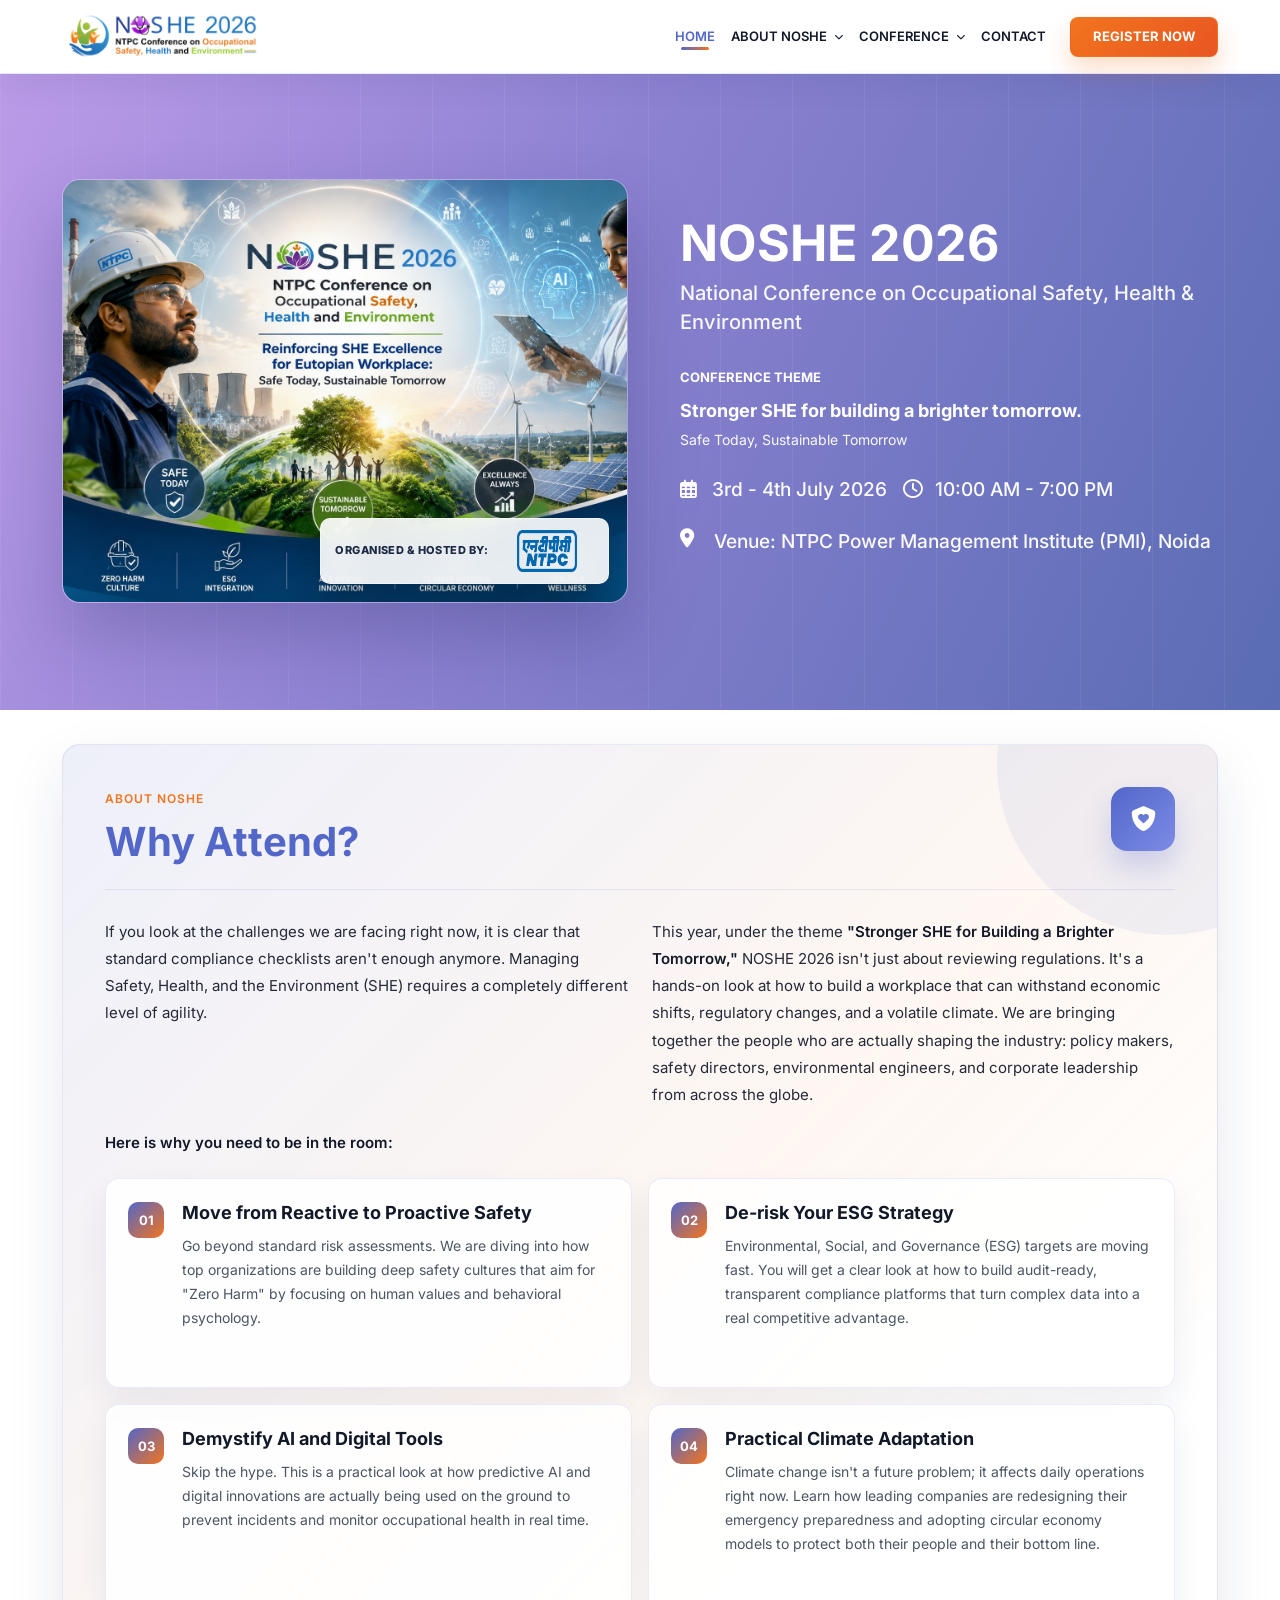
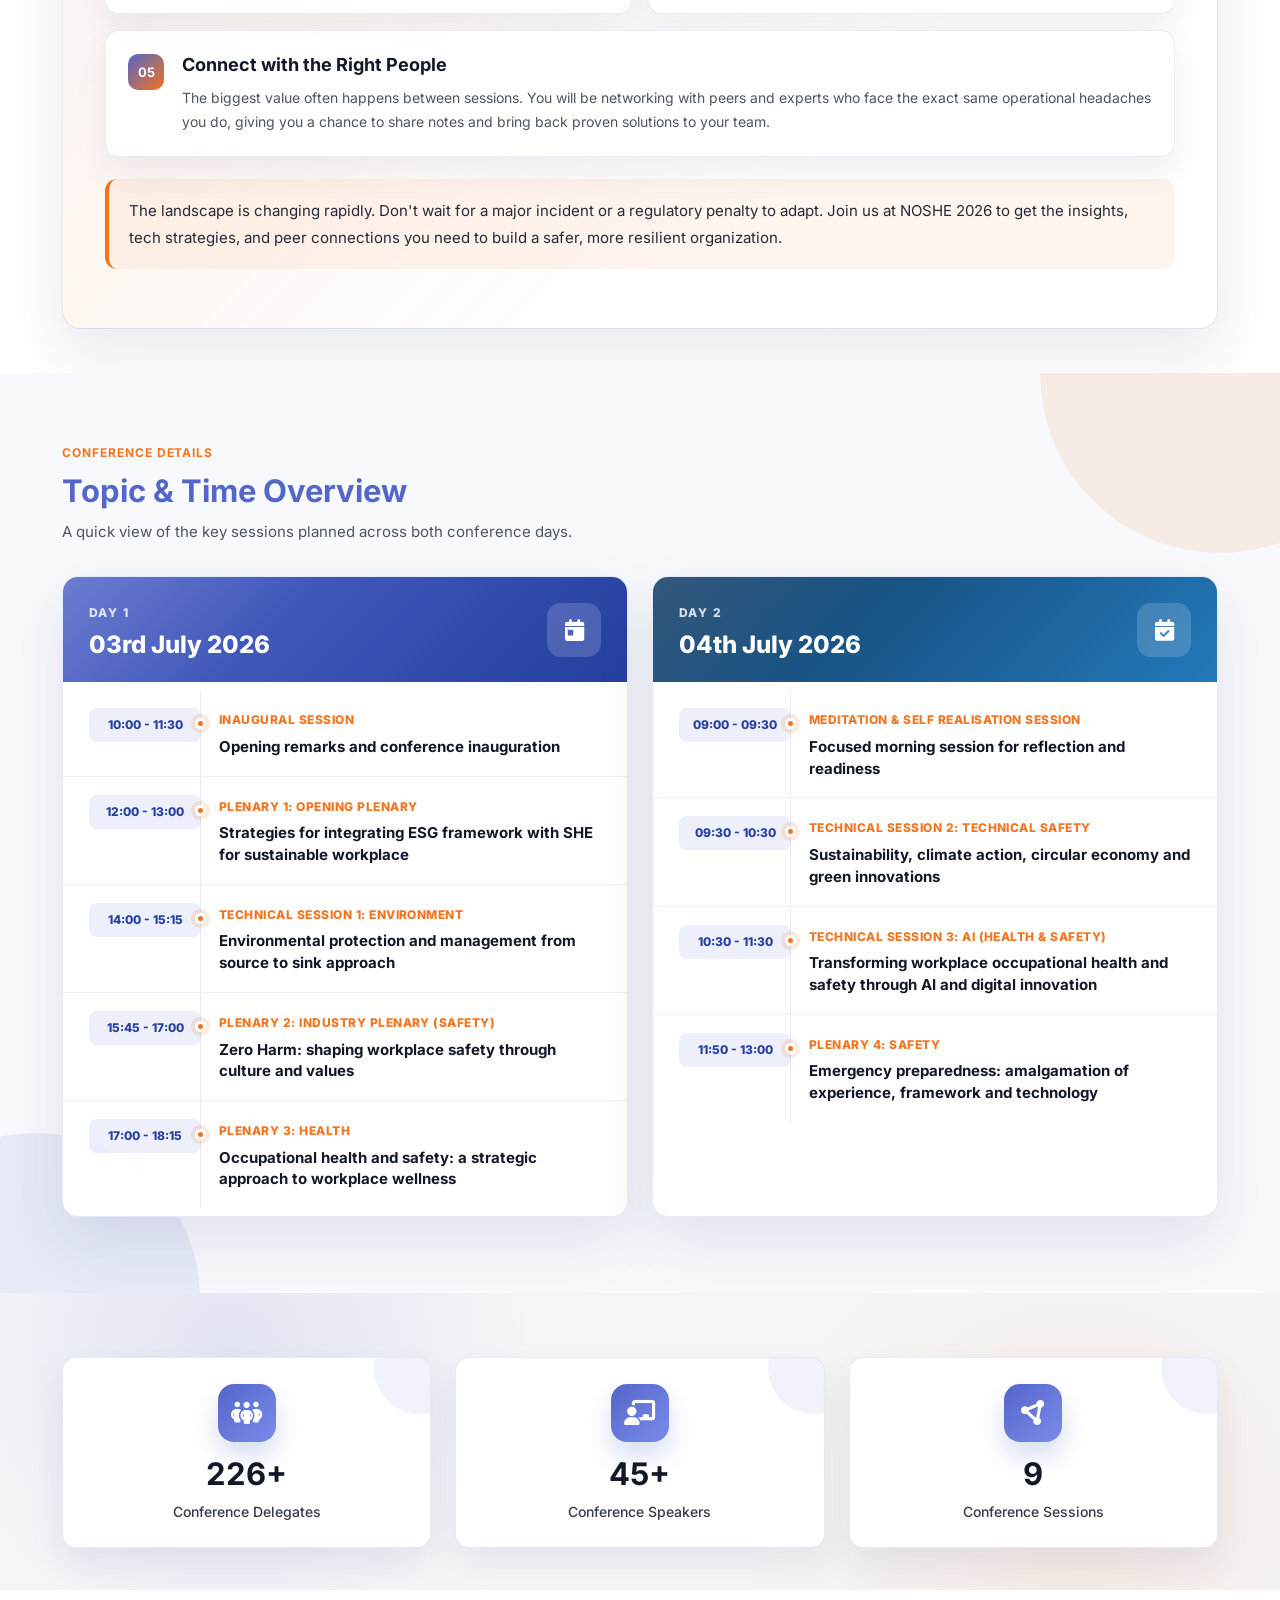
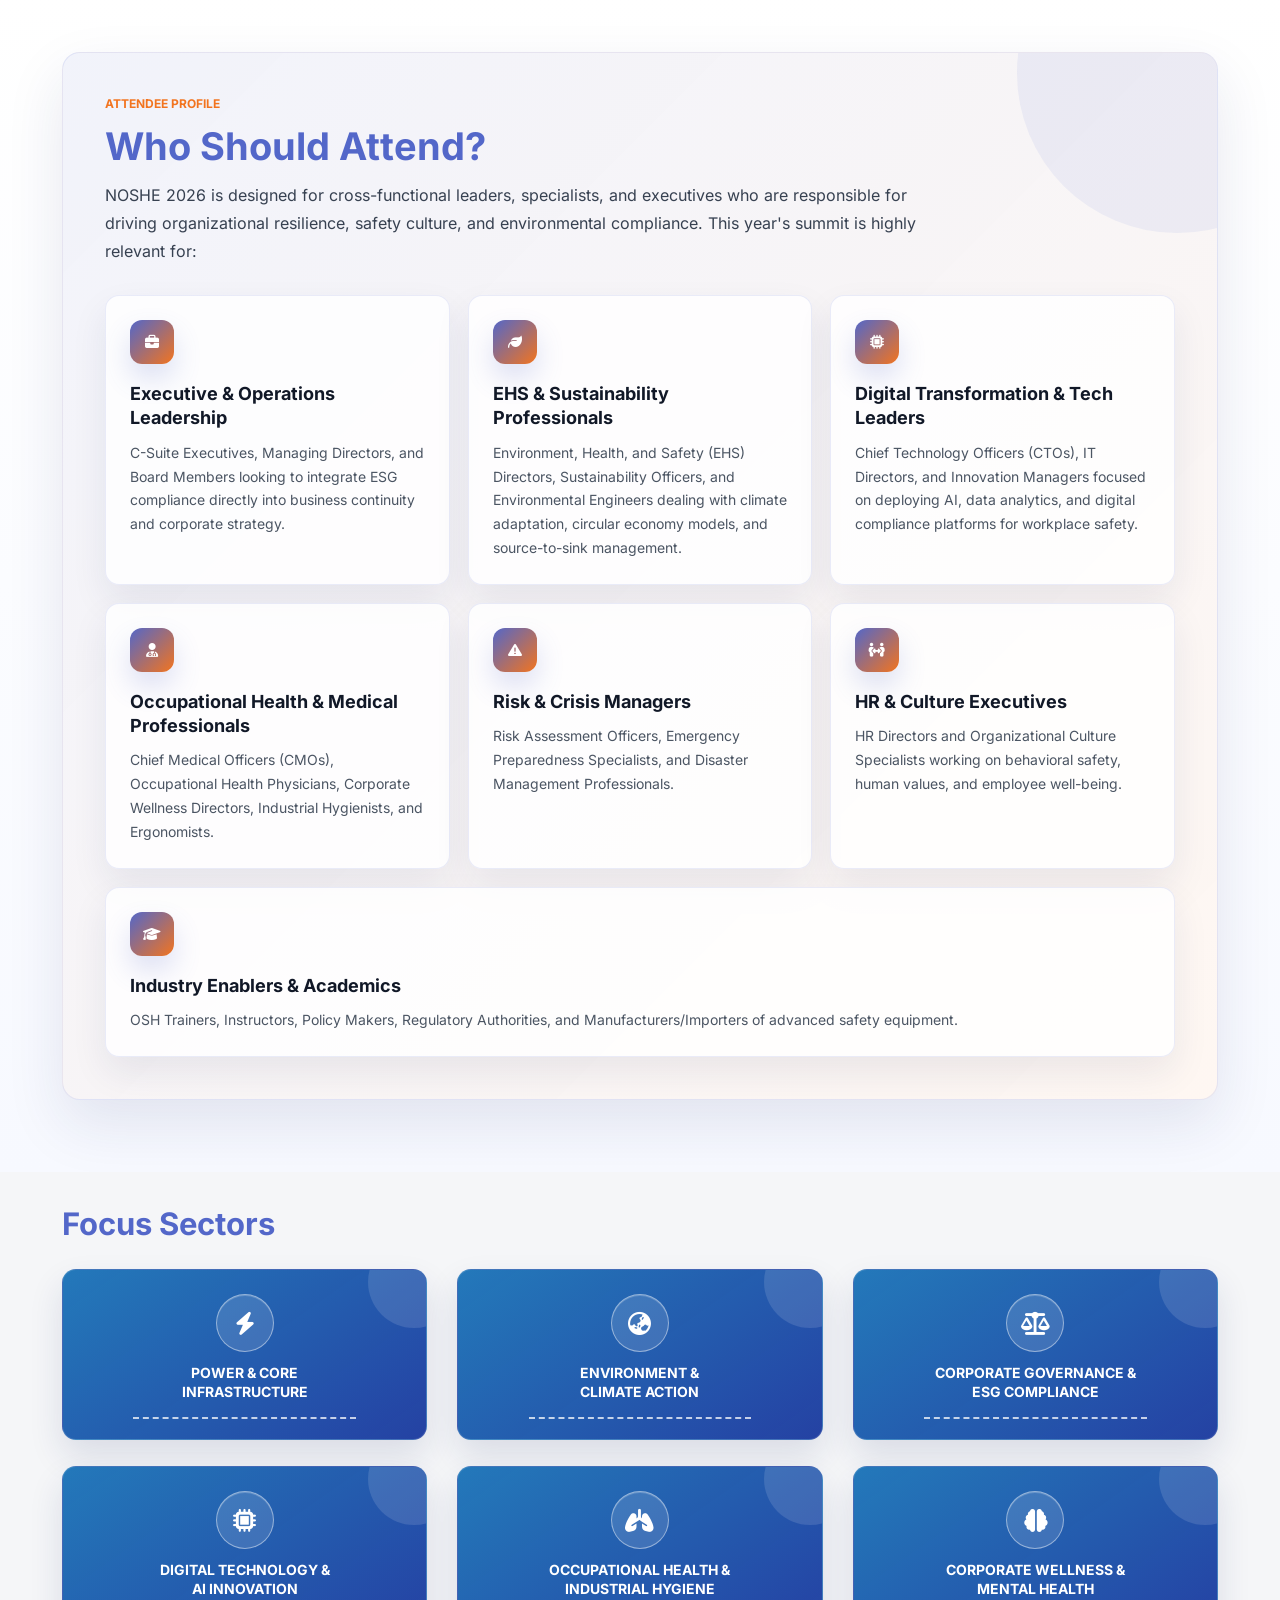
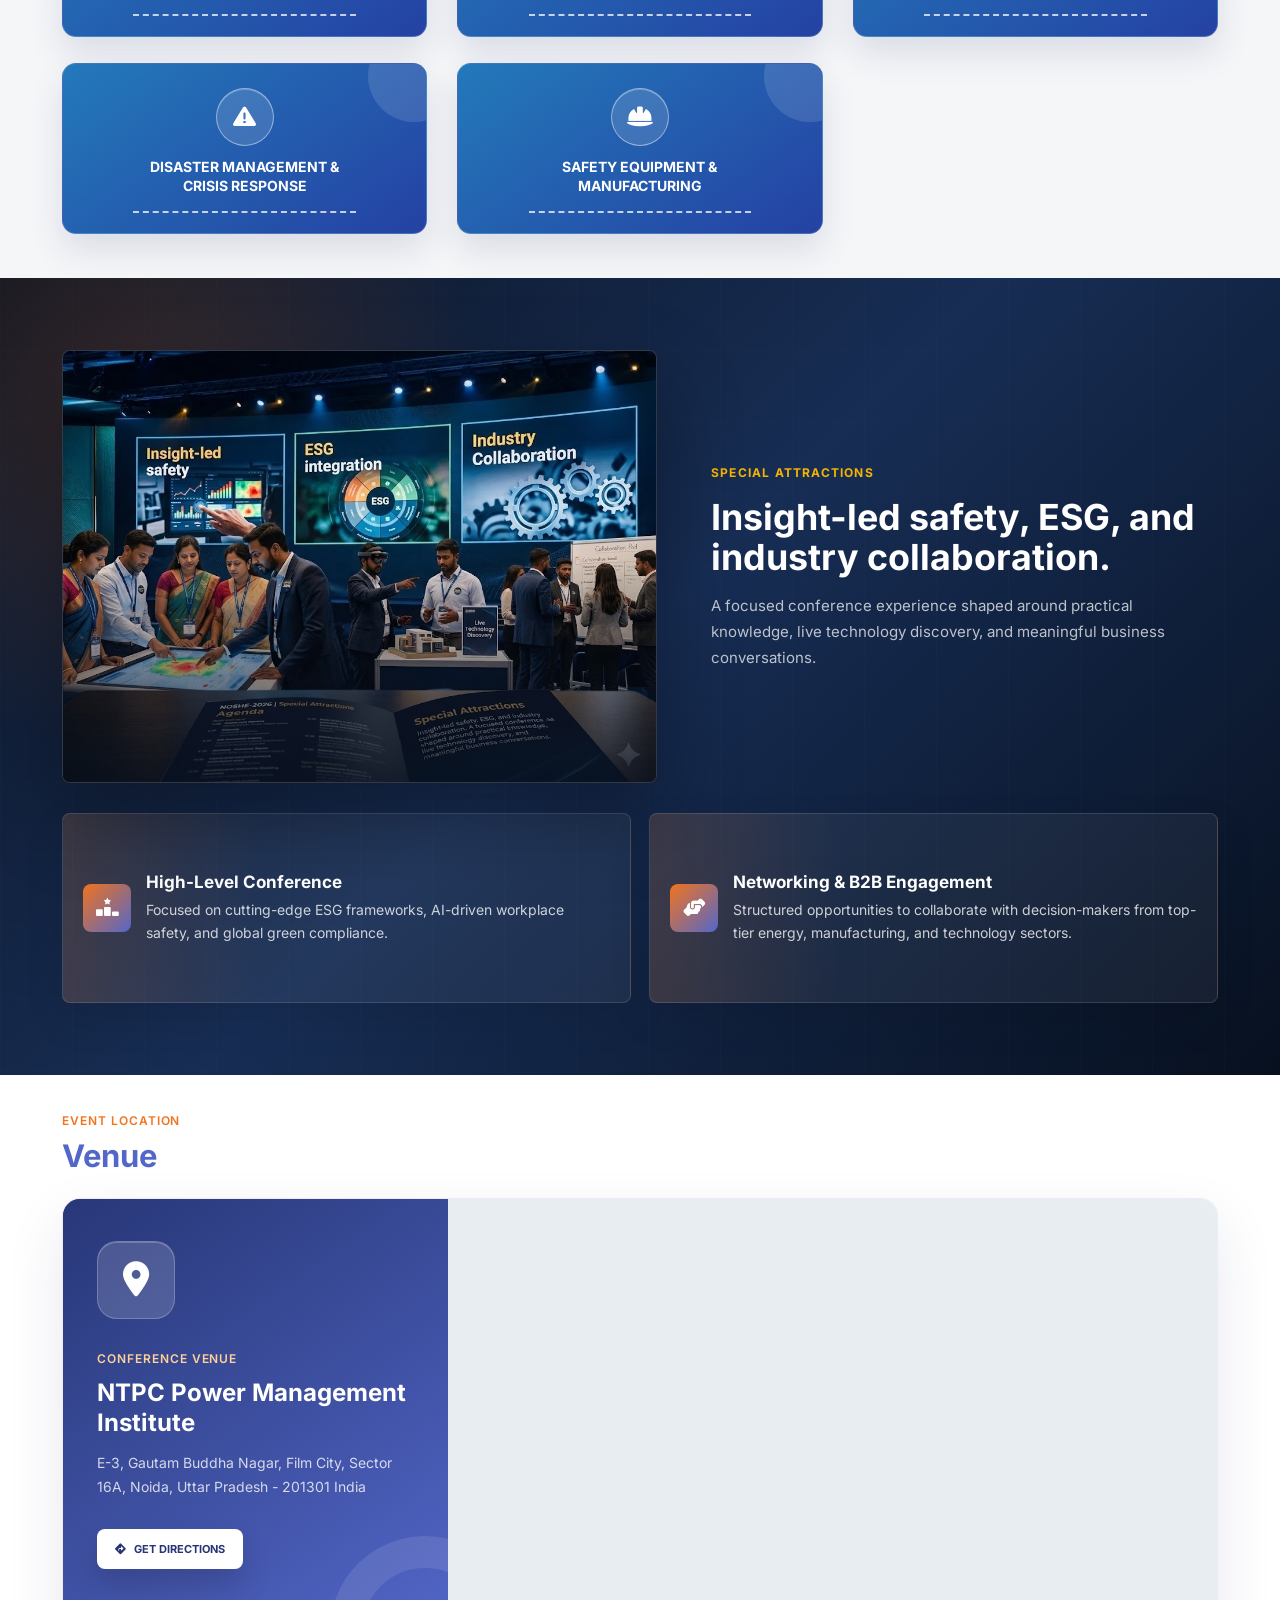
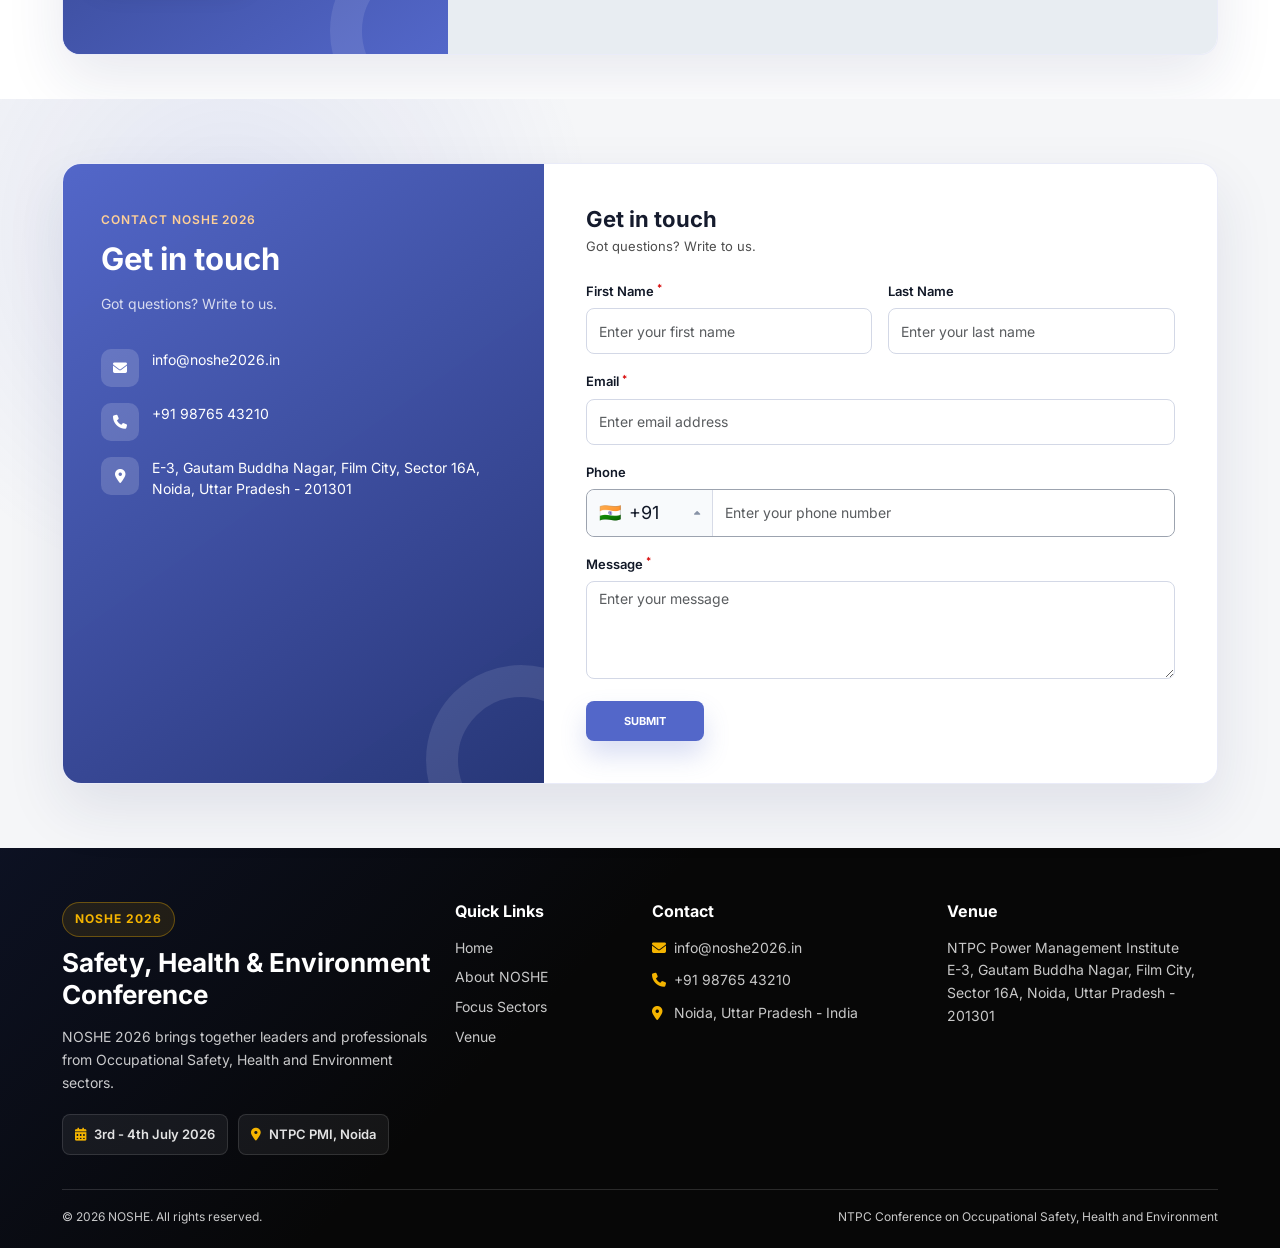
==== commit 69bc47b1: "design chnage done" ====
--- a/index.html
+++ b/index.html
@@ -260,28 +260,22 @@
       <section id="numbers" class="stats-section">
         <div class="container page-container">
           <div class="row g-4">
-            <div class="col-6 col-lg-3">
-              <div class="stat-card">
-                <div class="stat-icon"><i class="fa-solid fa-users"></i></div>
-                <strong><span class="counter" data-count="300">0</span>+</strong>
-                <span>Global Attendees</span>
-              </div>
-            </div>
-            <div class="col-6 col-lg-3">
+          
+            <div class="col-6 col-lg-4">
               <div class="stat-card">
                 <div class="stat-icon"><i class="fa-solid fa-people-group"></i></div>
                 <strong><span class="counter" data-count="250">0</span>+</strong>
                 <span>Conference Delegates</span>
               </div>
             </div>
-            <div class="col-6 col-lg-3">
+            <div class="col-6 col-lg-4">
               <div class="stat-card">
                 <div class="stat-icon"><i class="fa-solid fa-chalkboard-user"></i></div>
                 <strong><span class="counter" data-count="50">0</span>+</strong>
                 <span>Conference Speakers</span>
               </div>
             </div>
-            <div class="col-6 col-lg-3">
+            <div class="col-6 col-lg-4 col-12">
               <div class="stat-card">
                 <div class="stat-icon"><i class="fa-solid fa-circle-nodes"></i></div>
                 <strong><span class="counter" data-count="10">0</span></strong>
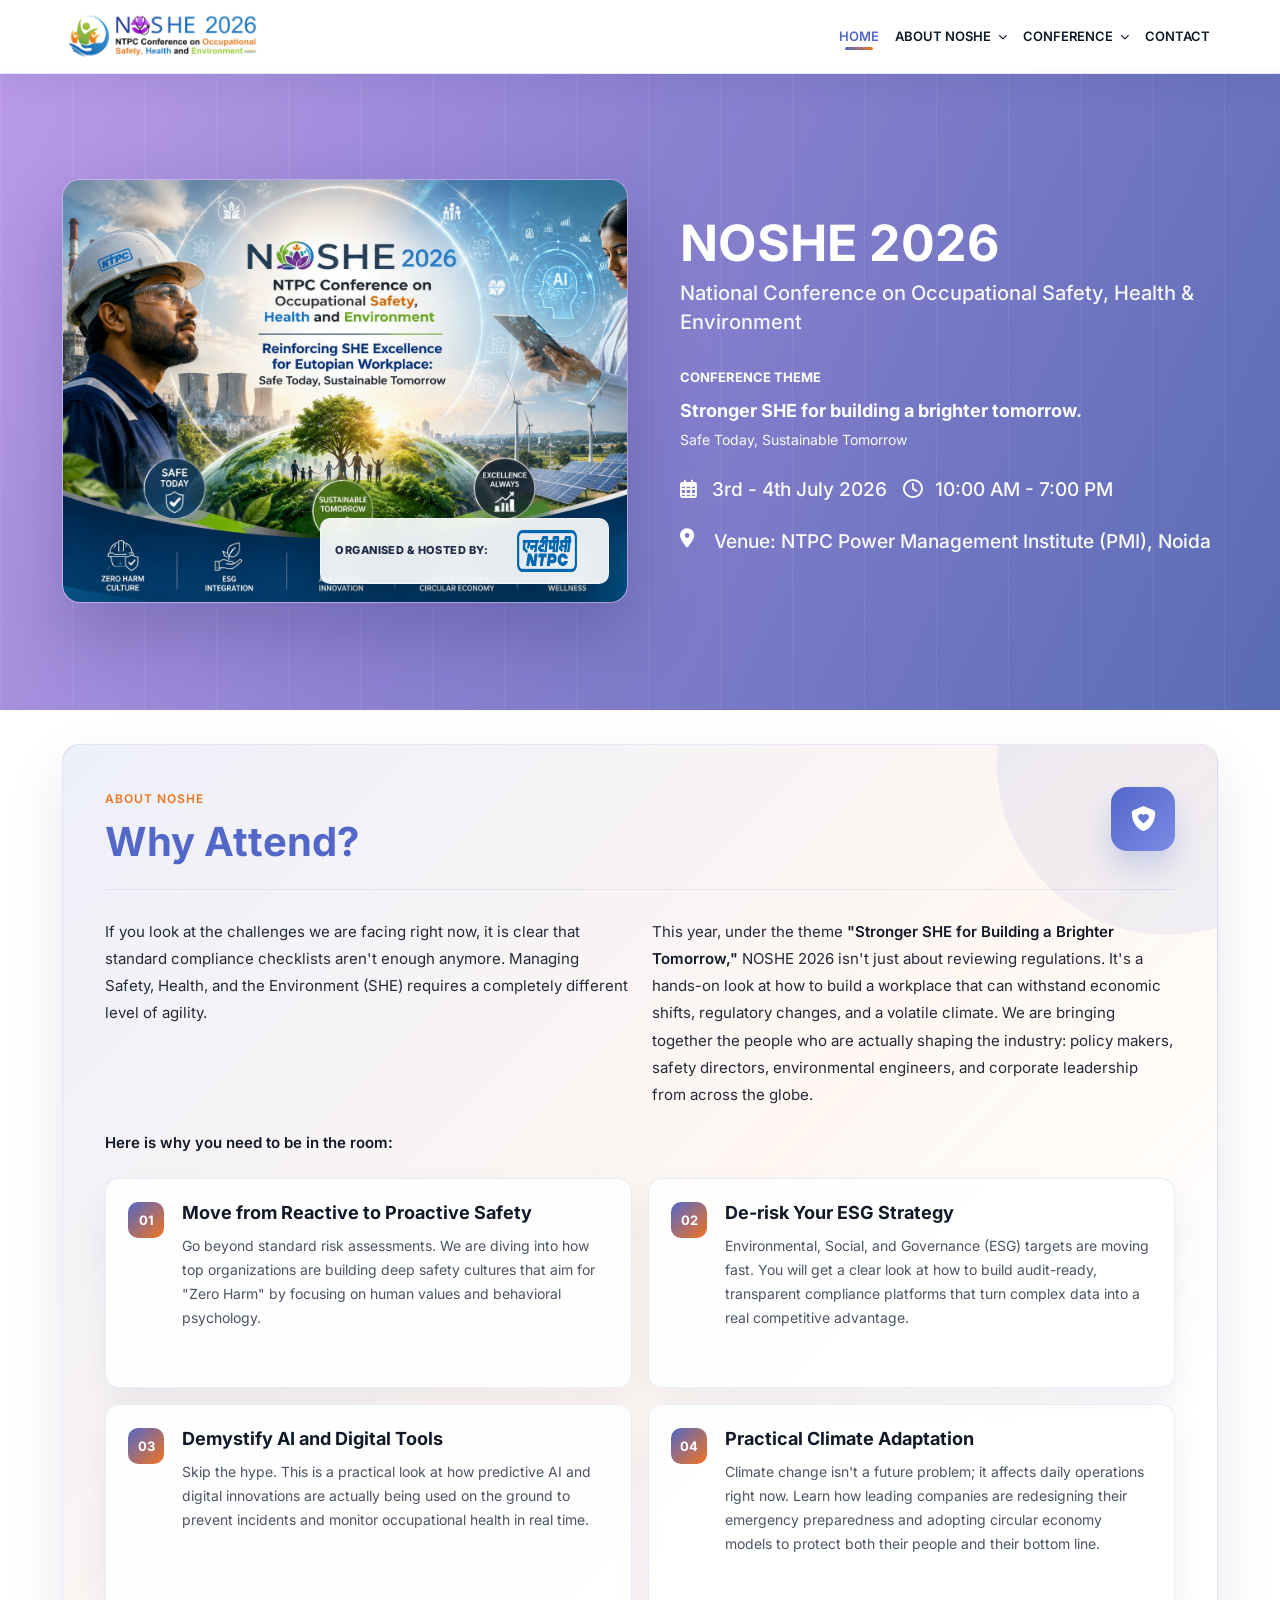
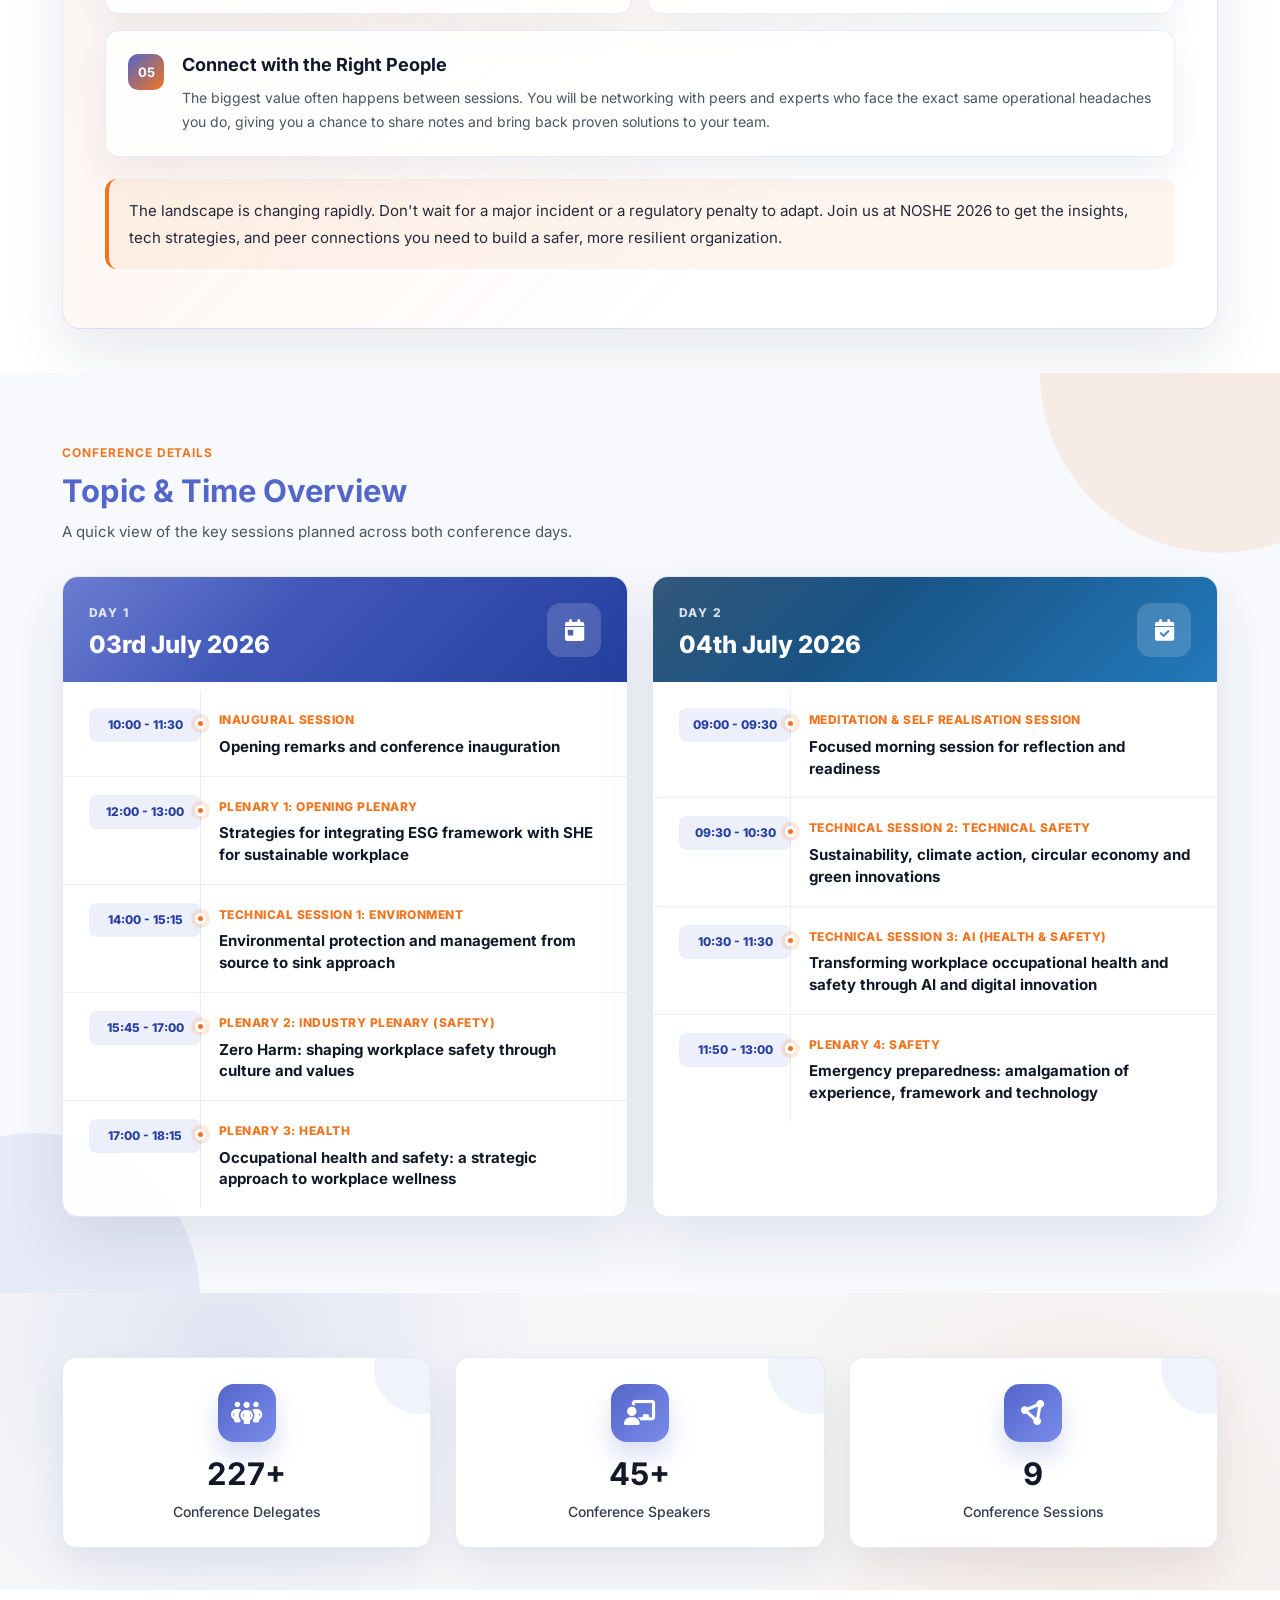
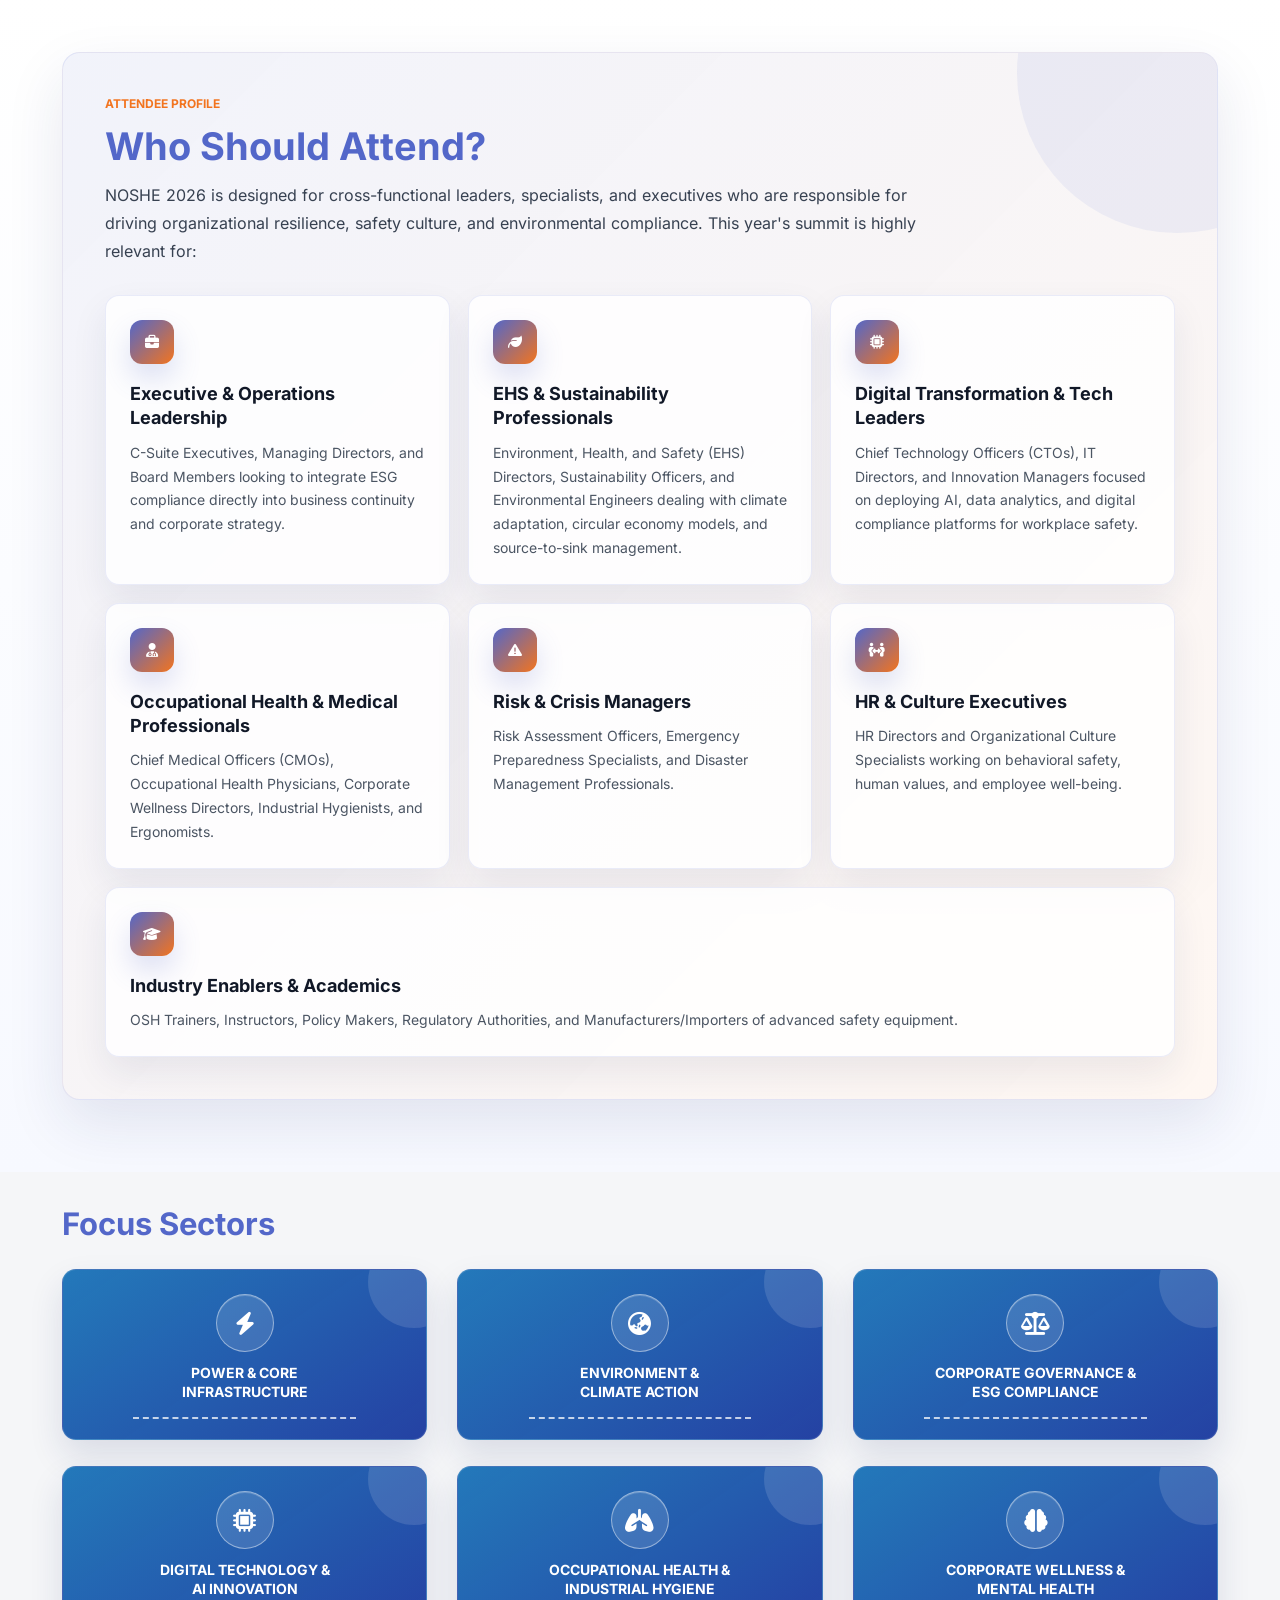
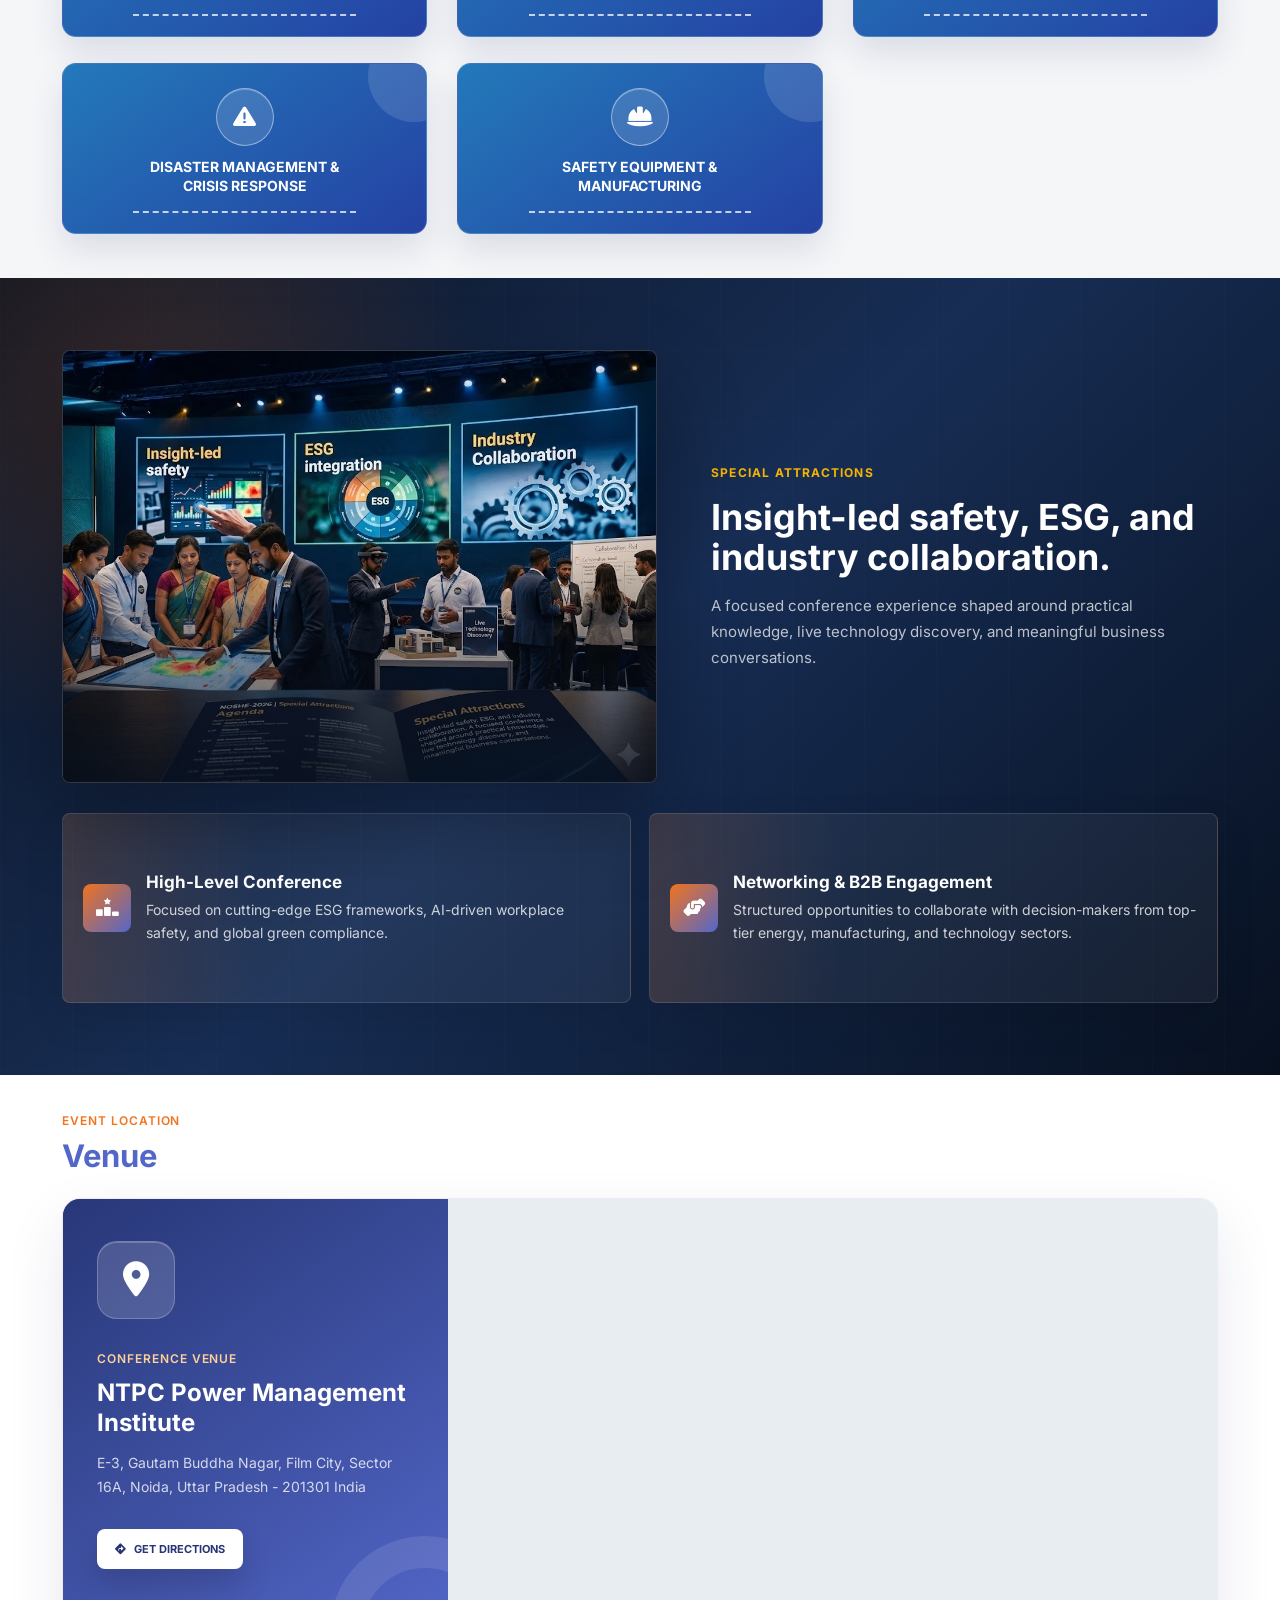
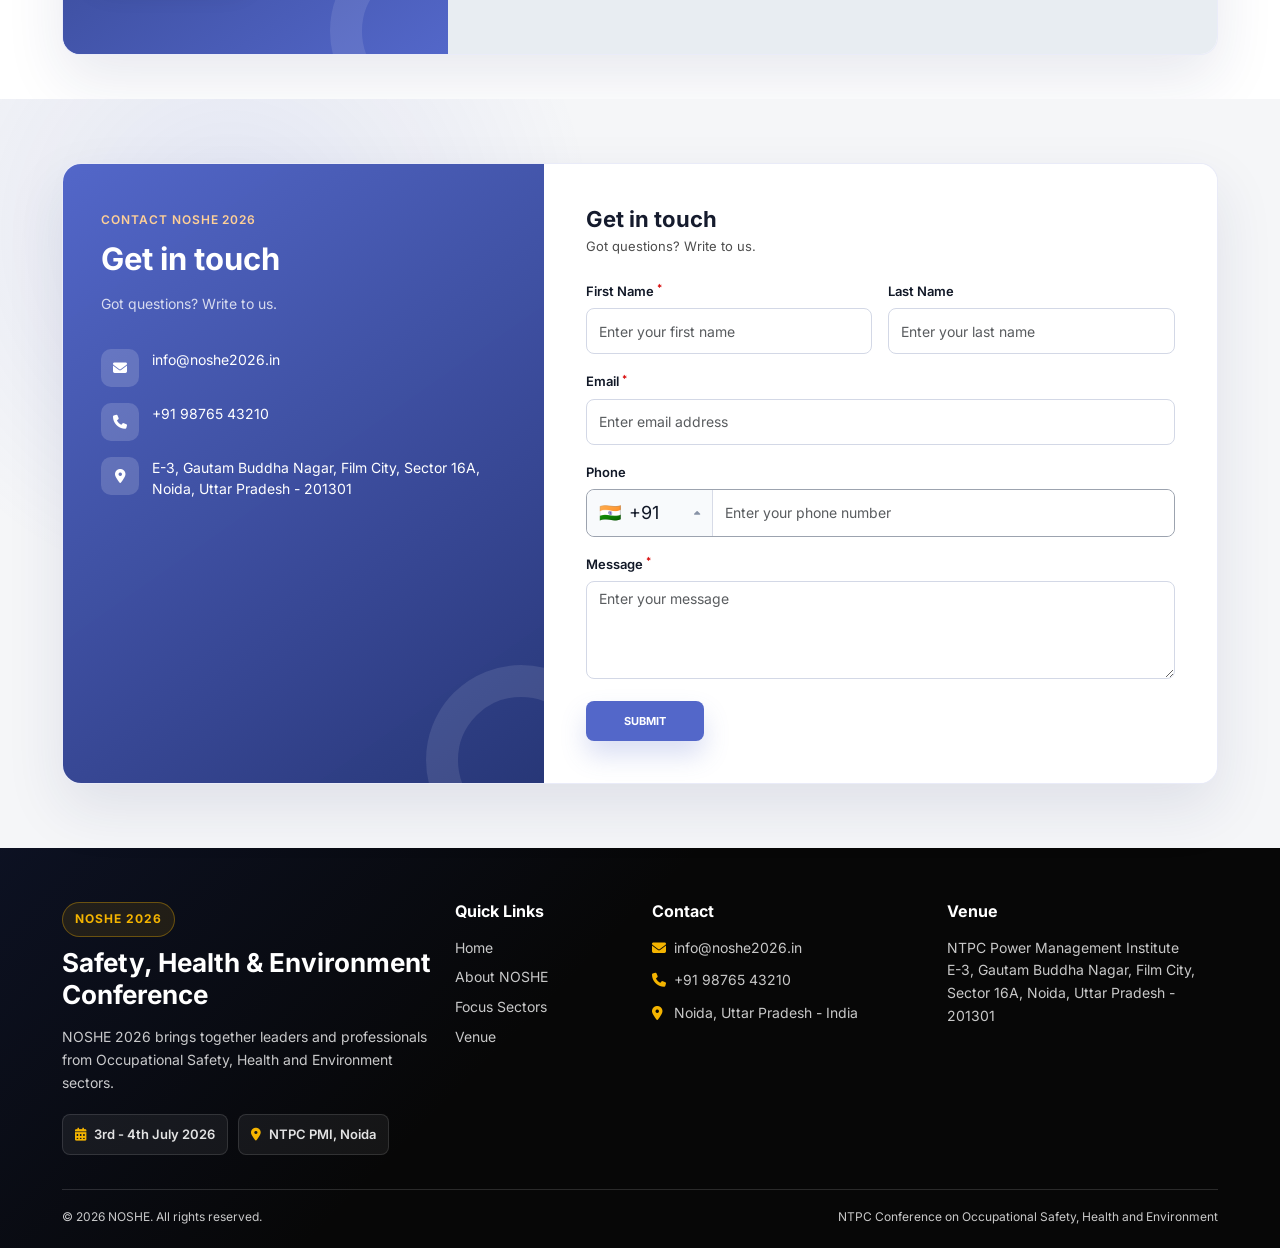
==== commit a6f7ada2: "design chnage done" ====
--- a/index.html
+++ b/index.html
@@ -39,14 +39,14 @@
               <li class="nav-item dropdown">
                 <a class="nav-link dropdown-toggle" href="#conference" role="button" data-bs-toggle="dropdown" aria-expanded="false">Conference <i class="fa-solid fa-chevron-down dropdown-arrow"></i></a>
                 <ul class="dropdown-menu">
-                  <li><a class="dropdown-item" href="conference-agenda.html">Conference Agenda</a></li>
-                  <li><a class="dropdown-item" href="delegate-registration.html">Delegate Registration</a></li>
+                  <!-- <li><a class="dropdown-item" href="conference-agenda.html">Conference Agenda</a></li>
+                  <li><a class="dropdown-item" href="delegate-registration.html">Delegate Registration</a></li> -->
                   <li><a class="dropdown-item" href="committee-members.html">Committee Members</a></li>
                   <li><a class="dropdown-item" href="venue.html">Venue</a></li>
                 </ul>
               </li>
               <li class="nav-item"><a class="nav-link" href="contact.html">Contact</a></li>
-              <li class="nav-item ms-lg-3"><a class="header-register-btn" href="register-now.html">Register Now</a></li>
+              <!-- <li class="nav-item ms-lg-3"><a class="header-register-btn" href="register-now.html">Register Now</a></li> -->
             </ul>
           </div>
         </div>
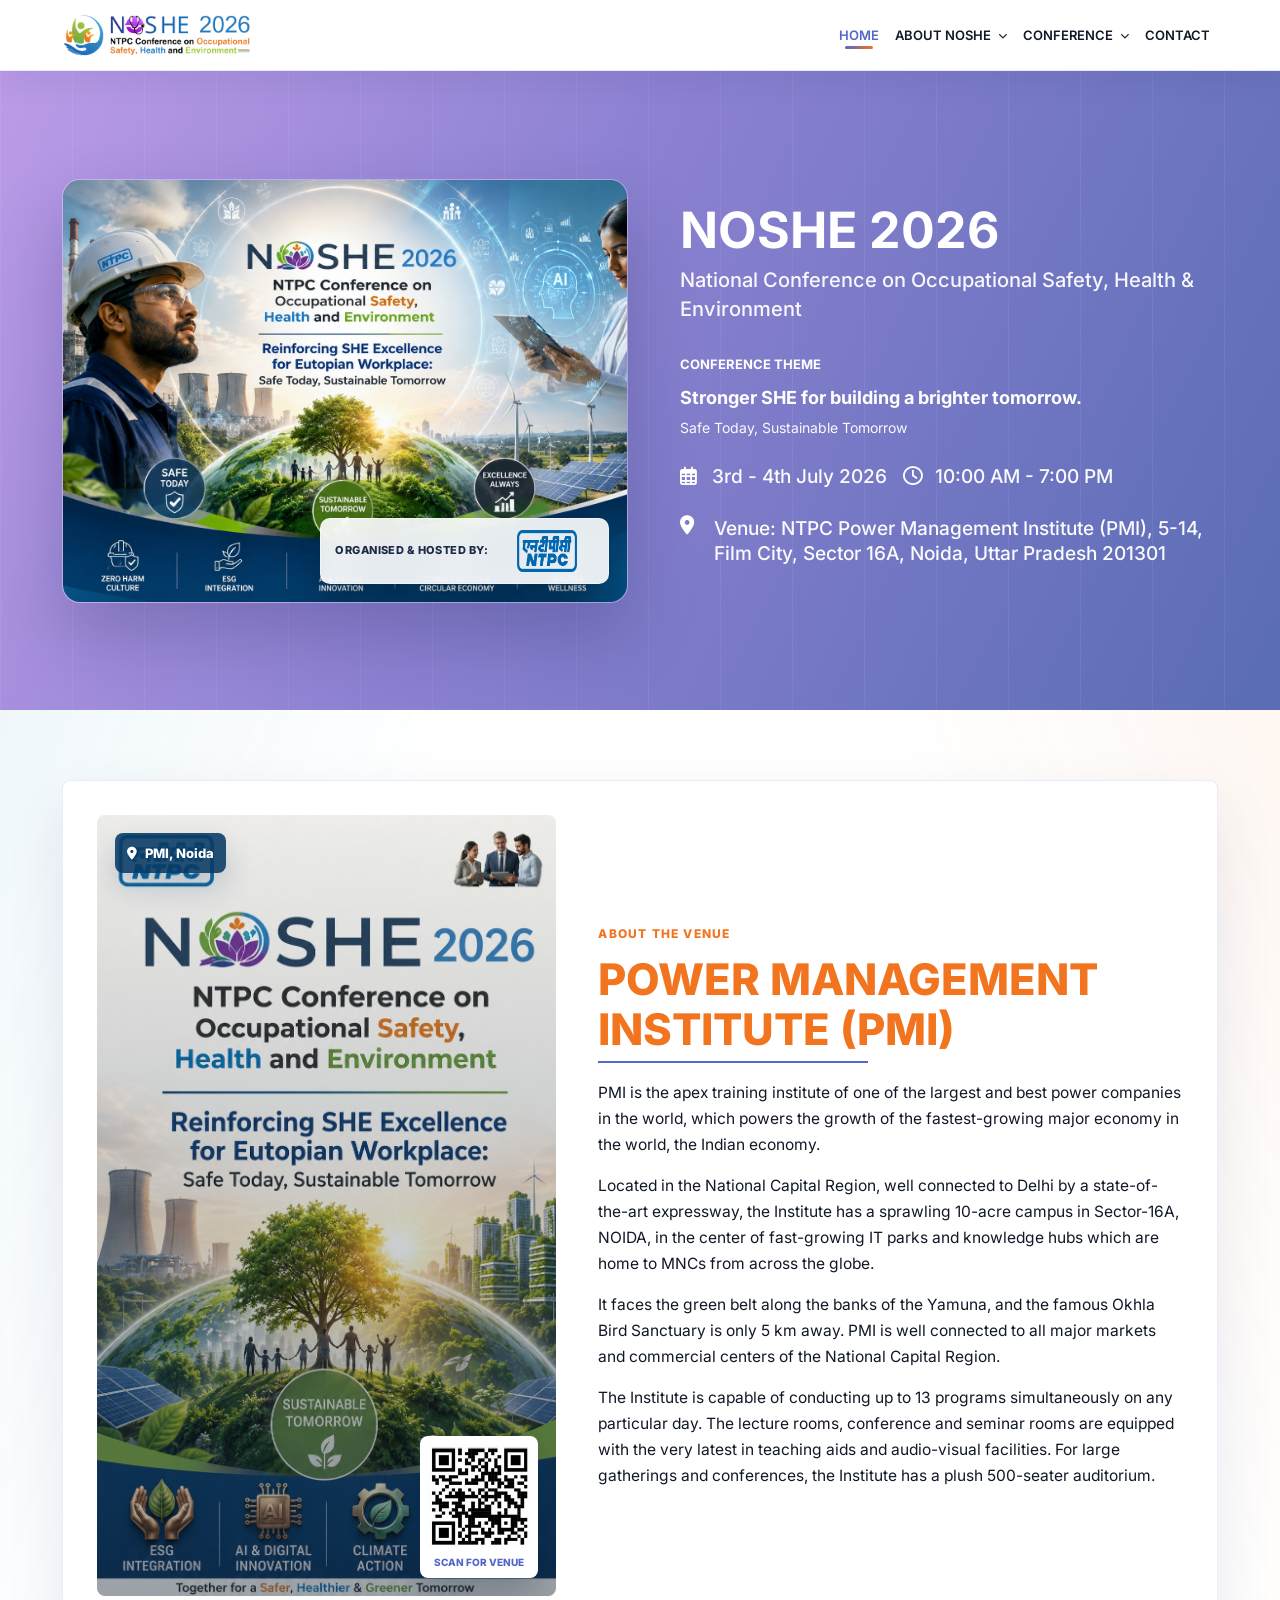
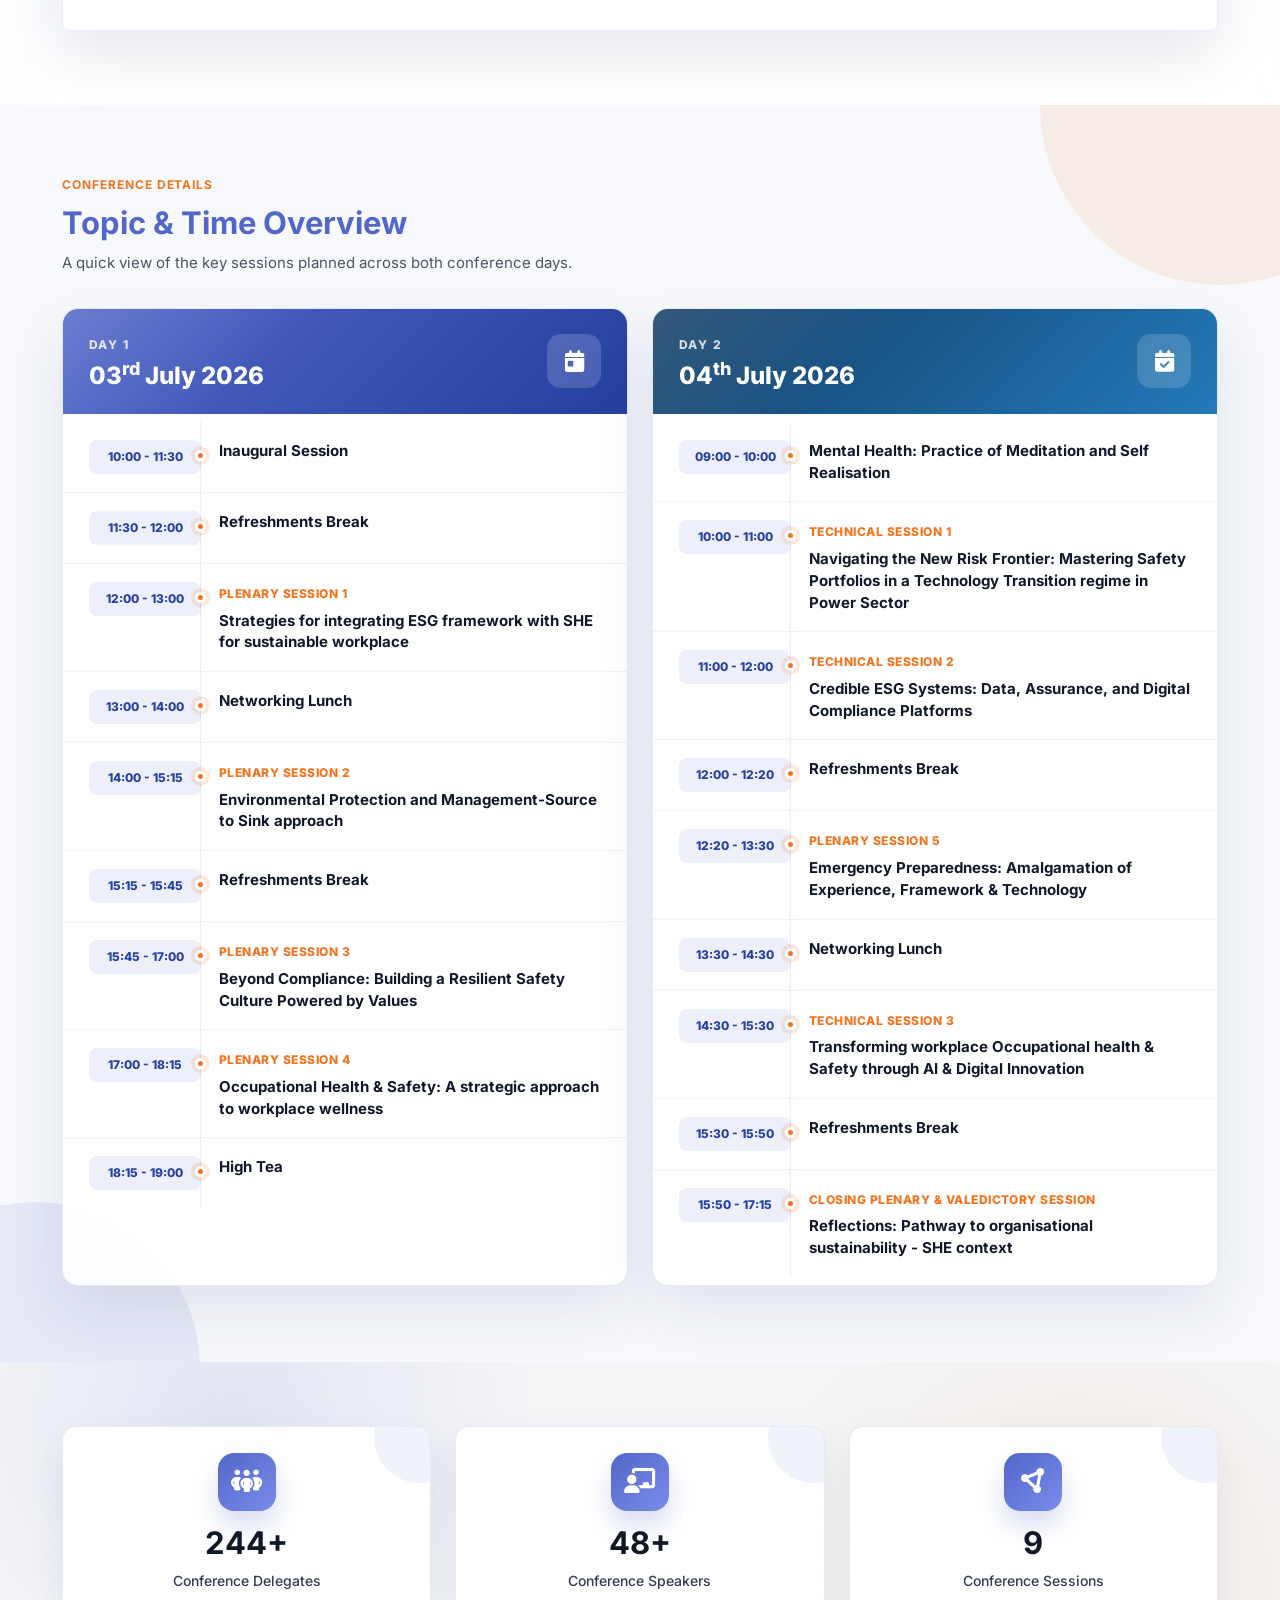
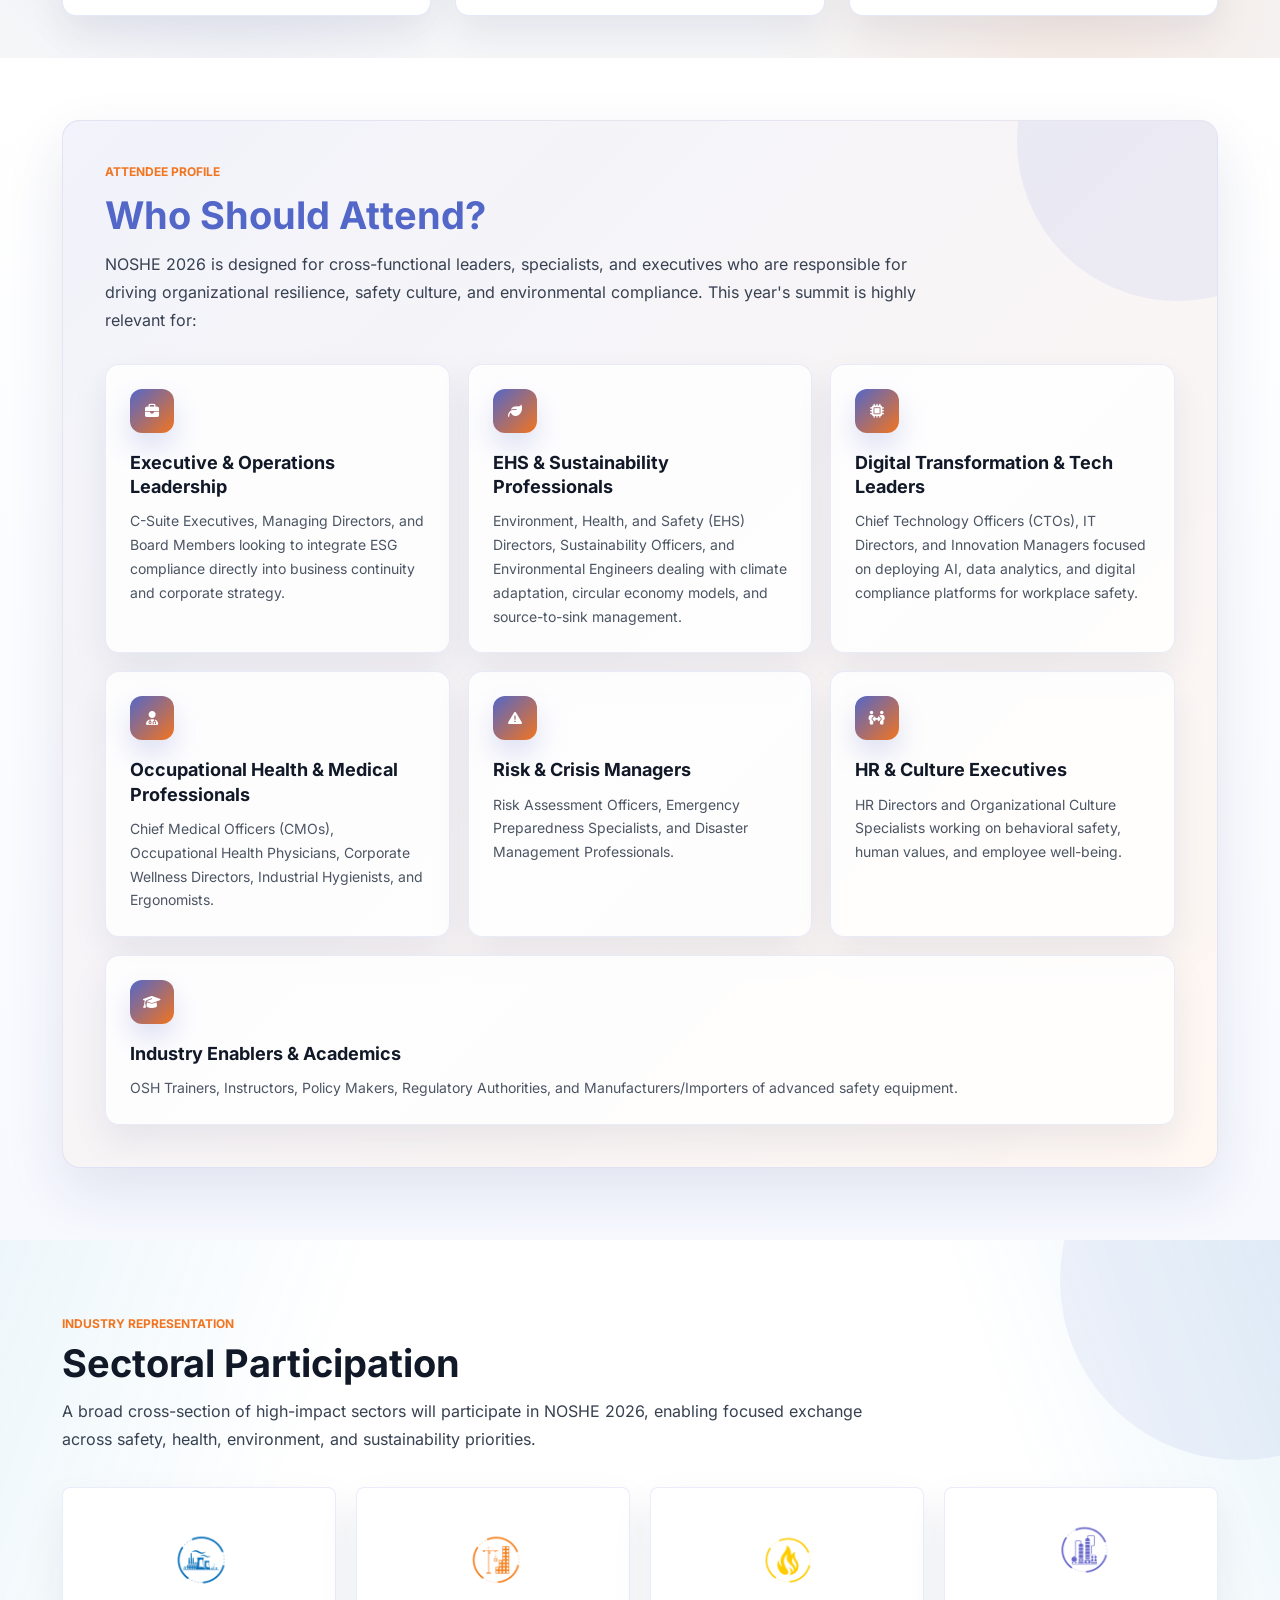
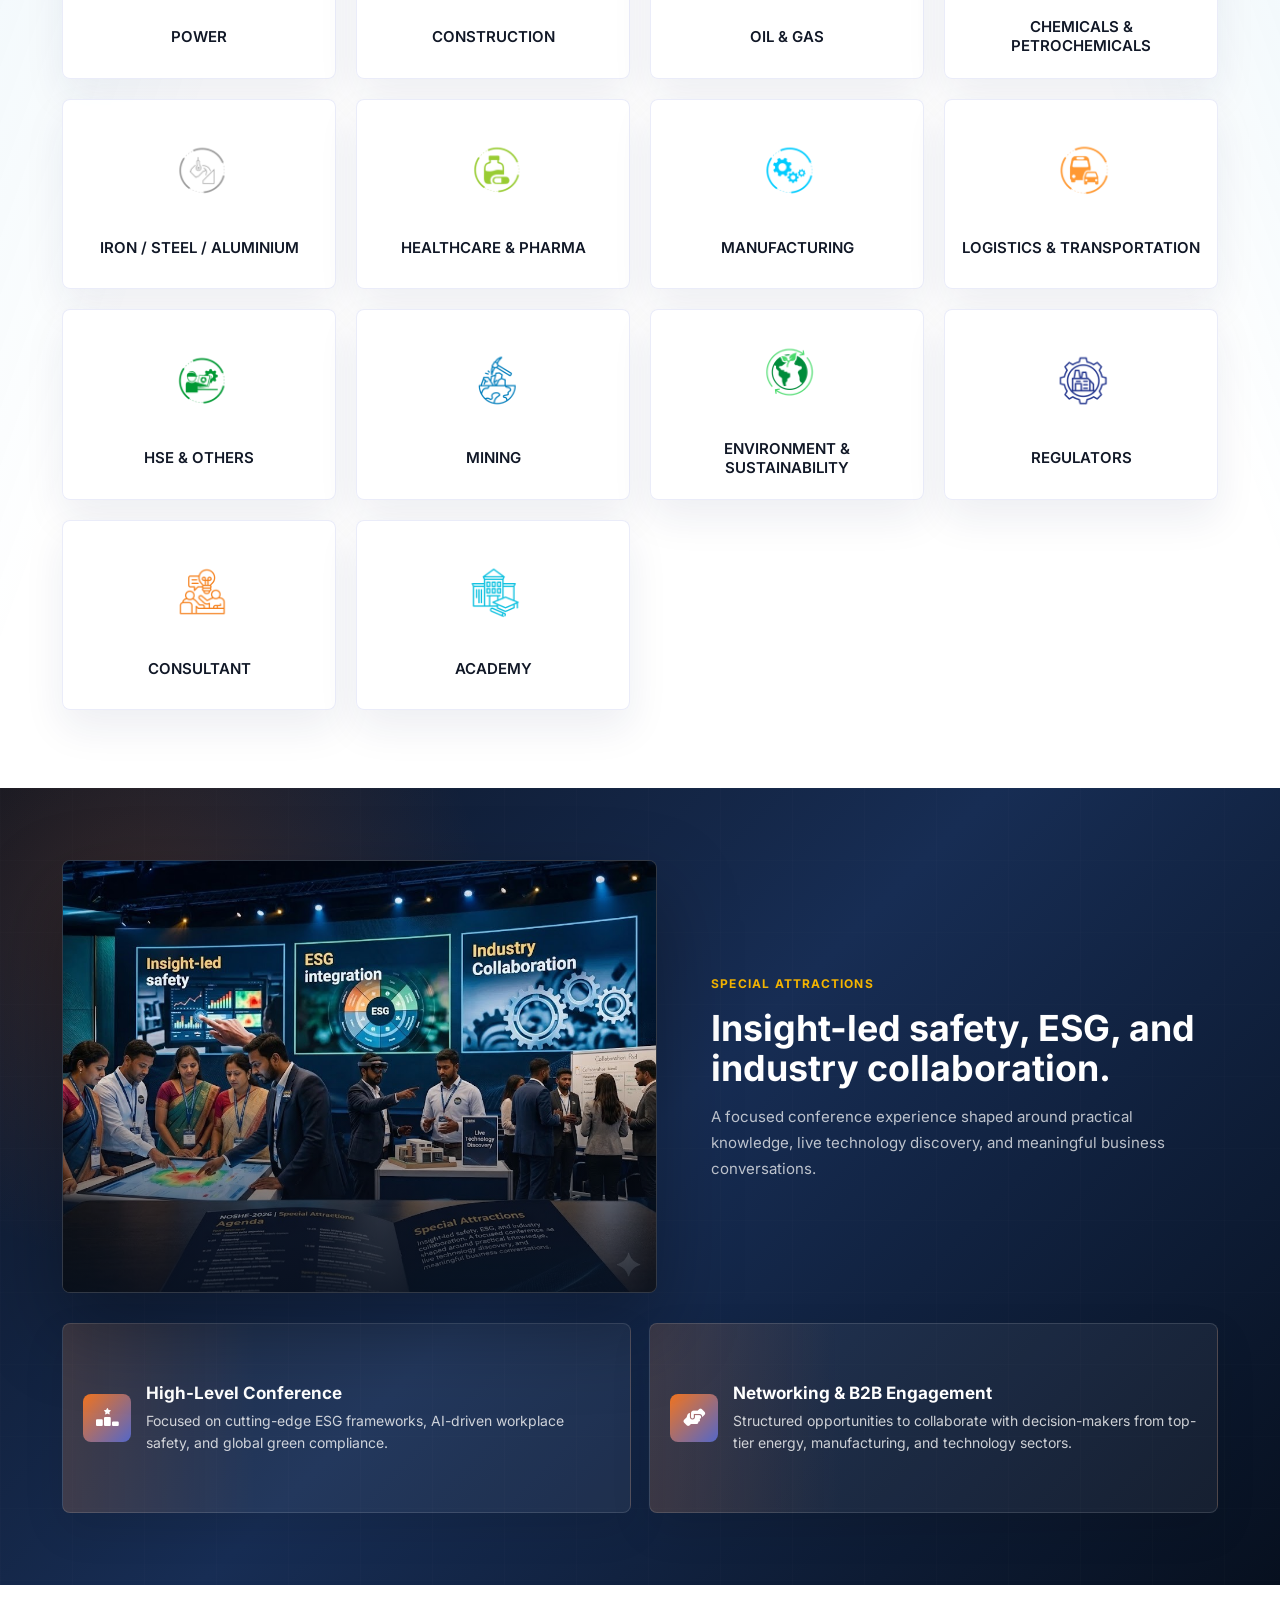
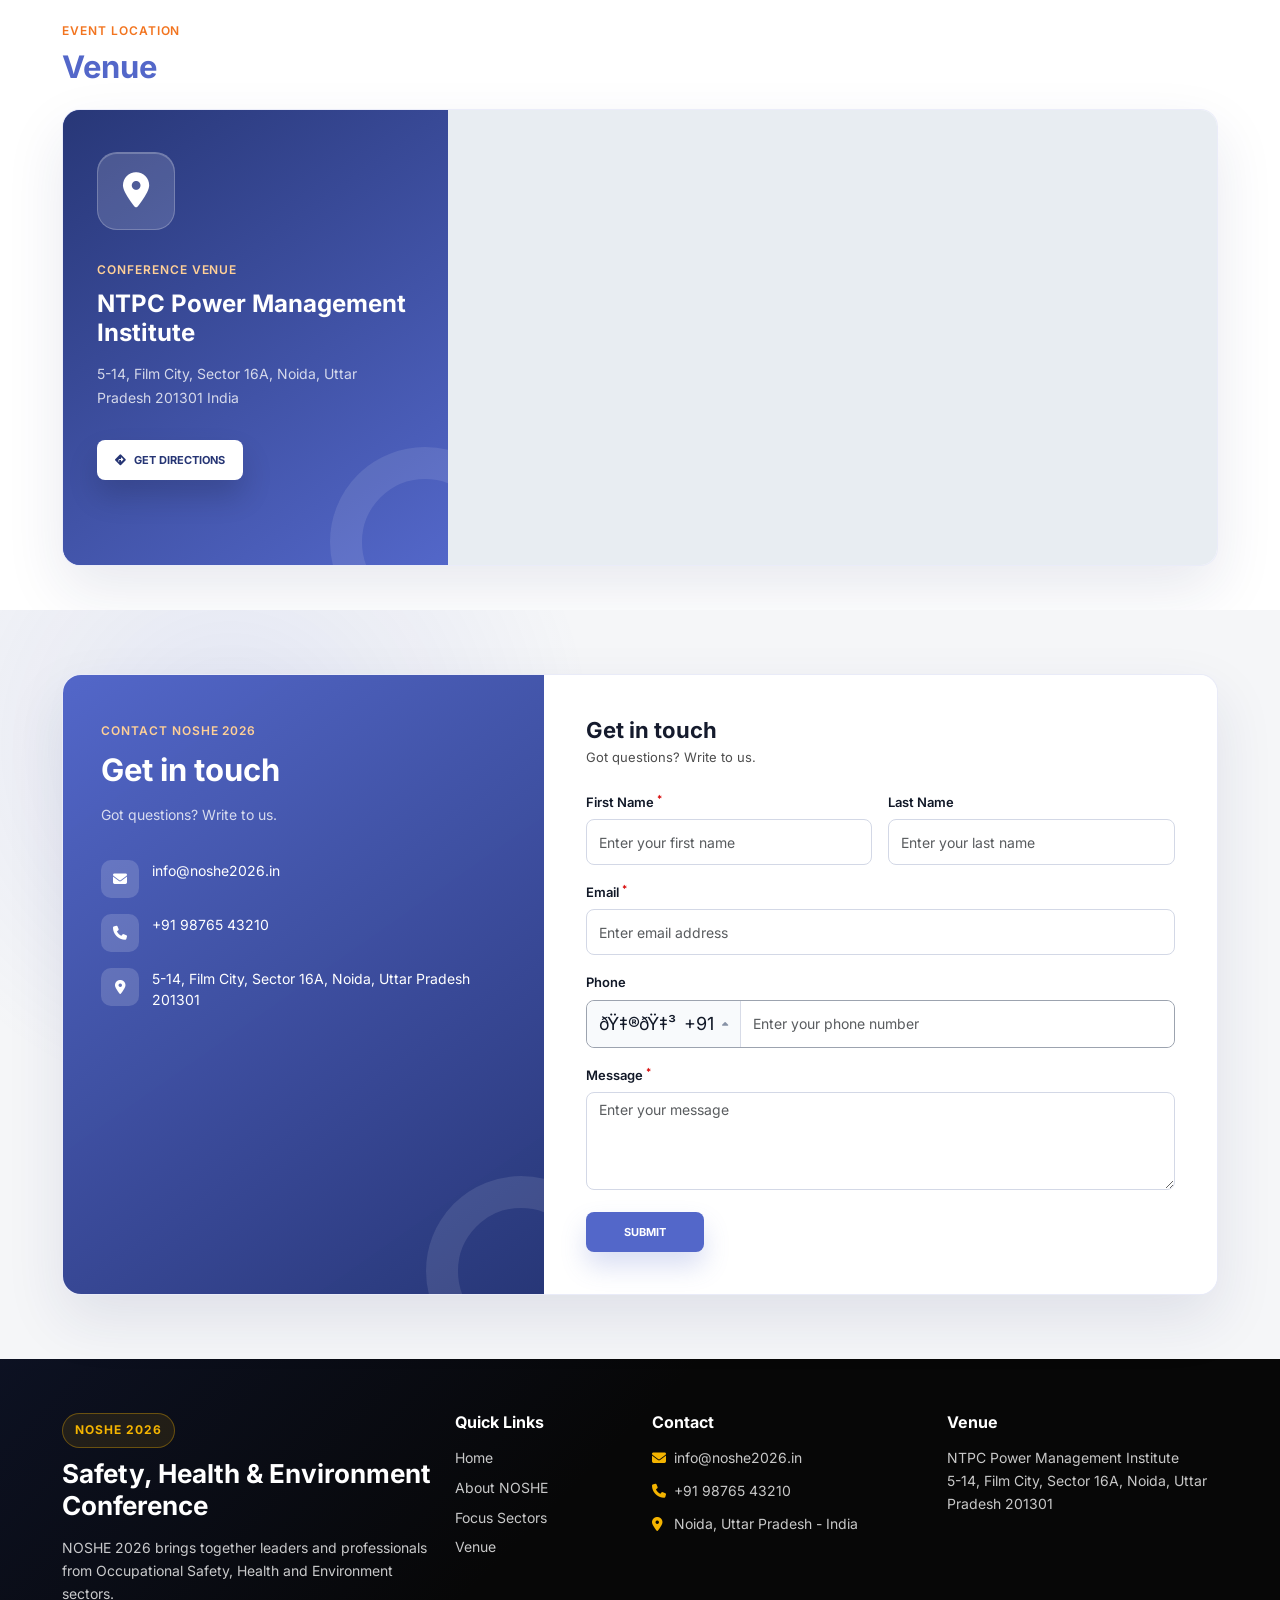
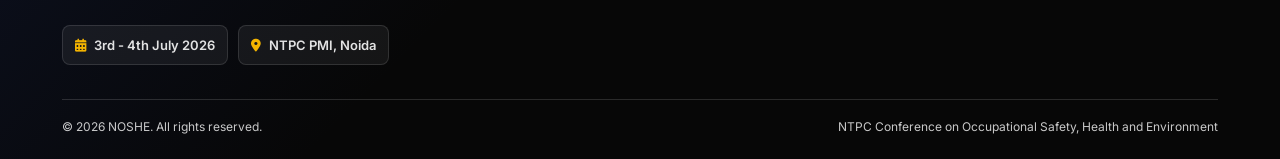
==== commit d92342e1: "ui fixing now" ====
--- a/index.html
+++ b/index.html
@@ -1,4 +1,4 @@
-<!doctype html>
+﻿<!doctype html>
 <html lang="en">
   <head>
     <meta charset="utf-8">
@@ -17,7 +17,7 @@
       <nav id="mainNavbar" class="navbar navbar-expand-lg">
         <div class="container page-container">
           <a class="navbar-brand" href="#home" aria-label="NOSHE 2026 home">
-            <img src="assets/images/NTPC-logo.png" alt="NOSHE 2026 NTPC Conference logo">
+            <img src="assets/images/Noshe 2026 logo-1.png" alt="NOSHE 2026 conference logo">
           </a>
 
           <button class="navbar-toggler" type="button" data-bs-toggle="collapse" data-bs-target="#navbarMenu" aria-controls="navbarMenu" aria-expanded="false" aria-label="Toggle navigation">
@@ -31,16 +31,16 @@
                 <a class="nav-link dropdown-toggle" href="#about" role="button" data-bs-toggle="dropdown" aria-expanded="false">About NOSHE <i class="fa-solid fa-chevron-down dropdown-arrow"></i></a>
                 <ul class="dropdown-menu">
                   <li><a class="dropdown-item" href="about-noshe-2026.html">About NOSHE 2026</a></li>
-                  <!-- <li><a class="dropdown-item" href="foreword.html">Foreword</a></li>
-                  <li><a class="dropdown-item" href="organisers.html">Organisers</a></li> -->
+                  <li><a class="dropdown-item" href="foreword.html">Foreword</a></li>
+                  <li><a class="dropdown-item" href="organisers.html">Organisers</a></li>
                   <li><a class="dropdown-item" href="show-brochure.html">Show Brochure</a></li>
                 </ul>
               </li>
               <li class="nav-item dropdown">
                 <a class="nav-link dropdown-toggle" href="#conference" role="button" data-bs-toggle="dropdown" aria-expanded="false">Conference <i class="fa-solid fa-chevron-down dropdown-arrow"></i></a>
                 <ul class="dropdown-menu">
-                  <!-- <li><a class="dropdown-item" href="conference-agenda.html">Conference Agenda</a></li>
-                  <li><a class="dropdown-item" href="delegate-registration.html">Delegate Registration</a></li> -->
+                  <!-- <li><a class="dropdown-item" href="conference-agenda.html">Conference Agenda</a></li> -->
+                  <li><a class="dropdown-item" href="delegate-registration.html">Delegate Registration</a></li>
                   <li><a class="dropdown-item" href="committee-members.html">Committee Members</a></li>
                   <li><a class="dropdown-item" href="venue.html">Venue</a></li>
                 </ul>
@@ -99,59 +99,36 @@
                     <span><i class="fa-regular fa-calendar-days"></i> 3rd - 4th July 2026</span>
                     <span><i class="fa-regular fa-clock"></i> 10:00 AM - 7:00 PM</span>
                   </p>
-                  <p class="hero-detail"><i class="fa-solid fa-location-dot"></i> Venue: NTPC Power Management Institute (PMI), Noida</p>
-                </div>
-              </div>
-            </div>
-          </div>
-        </div>
-      </section>
-
-      <!-- Why Attend -->
-      <section id="why-attend" class="content-section white-section">
-        <div class="container page-container">
-          <div class="why-card">
-            <div class="why-title-block">
-              <div>
-                <span>About NOSHE</span>
-                <h2>Why Attend?</h2>
-              </div>
-              <div class="why-icon"><i class="fa-solid fa-shield-heart"></i></div>
-            </div>
-            <div class="why-content">
-              <div class="why-intro">
-                <p>If you look at the challenges we are facing right now, it is clear that standard compliance checklists aren't enough anymore. Managing Safety, Health, and the Environment (SHE) requires a completely different level of agility.</p>
-                <p>This year, under the theme <strong>"Stronger SHE for Building a Brighter Tomorrow,"</strong> NOSHE 2026 isn't just about reviewing regulations. It's a hands-on look at how to build a workplace that can withstand economic shifts, regulatory changes, and a volatile climate. We are bringing together the people who are actually shaping the industry: policy makers, safety directors, environmental engineers, and corporate leadership from across the globe.</p>
-              </div>
-              <p class="why-lead"><strong>Here is why you need to be in the room:</strong></p>
-              <div class="why-reasons">
-                <article class="why-reason">
-                  <span>01</span>
-                  <h3>Move from Reactive to Proactive Safety</h3>
-                  <p>Go beyond standard risk assessments. We are diving into how top organizations are building deep safety cultures that aim for "Zero Harm" by focusing on human values and behavioral psychology.</p>
-                </article>
-                <article class="why-reason">
-                  <span>02</span>
-                  <h3>De-risk Your ESG Strategy</h3>
-                  <p>Environmental, Social, and Governance (ESG) targets are moving fast. You will get a clear look at how to build audit-ready, transparent compliance platforms that turn complex data into a real competitive advantage.</p>
-                </article>
-                <article class="why-reason">
-                  <span>03</span>
-                  <h3>Demystify AI and Digital Tools</h3>
-                  <p>Skip the hype. This is a practical look at how predictive AI and digital innovations are actually being used on the ground to prevent incidents and monitor occupational health in real time.</p>
-                </article>
-                <article class="why-reason">
-                  <span>04</span>
-                  <h3>Practical Climate Adaptation</h3>
-                  <p>Climate change isn't a future problem; it affects daily operations right now. Learn how leading companies are redesigning their emergency preparedness and adopting circular economy models to protect both their people and their bottom line.</p>
-                </article>
-                <article class="why-reason why-reason-wide">
-                  <span>05</span>
-                  <h3>Connect with the Right People</h3>
-                  <p>The biggest value often happens between sessions. You will be networking with peers and experts who face the exact same operational headaches you do, giving you a chance to share notes and bring back proven solutions to your team.</p>
-                </article>
-              </div>
-              <p class="why-closing">The landscape is changing rapidly. Don't wait for a major incident or a regulatory penalty to adapt. Join us at NOSHE 2026 to get the insights, tech strategies, and peer connections you need to build a safer, more resilient organization.</p>
+                  <p class="hero-detail"><i class="fa-solid fa-location-dot"></i> Venue: NTPC Power Management Institute (PMI), 5-14, Film City, Sector 16A, Noida, Uttar Pradesh 201301</p>
+                </div>
+              </div>
+            </div>
+          </div>
+        </div>
+      </section>
+
+      <!-- About Venue -->
+      <section class="home-venue-section">
+        <div class="container page-container">
+          <div class="home-venue-card">
+            <div class="home-venue-media">
+              <img src="assets/images/about-1.jpeg" alt="Power Management Institute venue">
+              <div class="home-venue-badge">
+                <i class="fa-solid fa-location-dot"></i>
+                <span>PMI, Noida</span>
+              </div>
+              <div class="home-venue-qr">
+                <img src="assets/images/qr-scaner.jpg" alt="Scan for venue">
+                <span>Scan for Venue</span>
+              </div>
+            </div>
+            <div class="home-venue-content">
+              <span class="section-kicker">About The Venue</span>
+              <h2>Power Management Institute (PMI)</h2>
+              <p>PMI is the apex training institute of one of the largest and best power companies in the world, which powers the growth of the fastest-growing major economy in the world, the Indian economy.</p>
+              <p>Located in the National Capital Region, well connected to Delhi by a state-of-the-art expressway, the Institute has a sprawling 10-acre campus in Sector-16A, NOIDA, in the center of fast-growing IT parks and knowledge hubs which are home to MNCs from across the globe.</p>
+              <p>It faces the green belt along the banks of the Yamuna, and the famous Okhla Bird Sanctuary is only 5 km away. PMI is well connected to all major markets and commercial centers of the National Capital Region.</p>
+              <p>The Institute is capable of conducting up to 13 programs simultaneously on any particular day. The lecture rooms, conference and seminar rooms are equipped with the very latest in teaching aids and audio-visual facilities. For large gatherings and conferences, the Institute has a plush 500-seater auditorium.</p>
             </div>
           </div>
         </div>
@@ -170,7 +147,7 @@
               <div class="conference-day-head">
                 <div>
                   <span class="conference-day-label">Day 1</span>
-                  <h3>03rd July 2026</h3>
+                  <h3>03<sup>rd</sup> July 2026</h3>
                 </div>
                 <i class="fa-solid fa-calendar-day"></i>
               </div>
@@ -178,36 +155,59 @@
                 <div class="conference-session">
                   <time>10:00 - 11:30</time>
                   <div>
-                    <span>Inaugural Session</span>
-                    <h4>Opening remarks and conference inauguration</h4>
+                    <h4>Inaugural Session</h4>
+                  </div>
+                </div>
+                <div class="conference-session">
+                  <time>11:30 - 12:00</time>
+                  <div>
+                    <h4>Refreshments Break</h4>
                   </div>
                 </div>
                 <div class="conference-session">
                   <time>12:00 - 13:00</time>
                   <div>
-                    <span>Plenary 1: Opening Plenary</span>
+                    <span>Plenary Session 1</span>
                     <h4>Strategies for integrating ESG framework with SHE for sustainable workplace</h4>
                   </div>
                 </div>
                 <div class="conference-session">
+                  <time>13:00 - 14:00</time>
+                  <div>
+                    <h4>Networking Lunch</h4>
+                  </div>
+                </div>
+                <div class="conference-session">
                   <time>14:00 - 15:15</time>
                   <div>
-                    <span>Technical Session 1: Environment</span>
-                    <h4>Environmental protection and management from source to sink approach</h4>
+                    <span>Plenary Session 2</span>
+                    <h4>Environmental Protection and Management-Source to Sink approach</h4>
+                  </div>
+                </div>
+                <div class="conference-session">
+                  <time>15:15 - 15:45</time>
+                  <div>
+                    <h4>Refreshments Break</h4>
                   </div>
                 </div>
                 <div class="conference-session">
                   <time>15:45 - 17:00</time>
                   <div>
-                    <span>Plenary 2: Industry Plenary (Safety)</span>
-                    <h4>Zero Harm: shaping workplace safety through culture and values</h4>
+                    <span>Plenary Session 3</span>
+                    <h4>Beyond Compliance: Building a Resilient Safety Culture Powered by Values</h4>
                   </div>
                 </div>
                 <div class="conference-session">
                   <time>17:00 - 18:15</time>
                   <div>
-                    <span>Plenary 3: Health</span>
-                    <h4>Occupational health and safety: a strategic approach to workplace wellness</h4>
+                    <span>Plenary Session 4</span>
+                    <h4>Occupational Health &amp; Safety: A strategic approach to workplace wellness</h4>
+                  </div>
+                </div>
+                <div class="conference-session">
+                  <time>18:15 - 19:00</time>
+                  <div>
+                    <h4>High Tea</h4>
                   </div>
                 </div>
               </div>
@@ -217,37 +217,68 @@
               <div class="conference-day-head">
                 <div>
                   <span class="conference-day-label">Day 2</span>
-                  <h3>04th July 2026</h3>
+                  <h3>04<sup>th</sup> July 2026</h3>
                 </div>
                 <i class="fa-solid fa-calendar-check"></i>
               </div>
               <div class="conference-timeline">
                 <div class="conference-session">
-                  <time>09:00 - 09:30</time>
-                  <div>
-                    <span>Meditation &amp; Self Realisation Session</span>
-                    <h4>Focused morning session for reflection and readiness</h4>
-                  </div>
-                </div>
-                <div class="conference-session">
-                  <time>09:30 - 10:30</time>
-                  <div>
-                    <span>Technical Session 2: Technical Safety</span>
-                    <h4>Sustainability, climate action, circular economy and green innovations</h4>
-                  </div>
-                </div>
-                <div class="conference-session">
-                  <time>10:30 - 11:30</time>
-                  <div>
-                    <span>Technical Session 3: AI (Health &amp; Safety)</span>
-                    <h4>Transforming workplace occupational health and safety through AI and digital innovation</h4>
-                  </div>
-                </div>
-                <div class="conference-session">
-                  <time>11:50 - 13:00</time>
-                  <div>
-                    <span>Plenary 4: Safety</span>
-                    <h4>Emergency preparedness: amalgamation of experience, framework and technology</h4>
+                  <time>09:00 - 10:00</time>
+                  <div>
+                    <h4>Mental Health: Practice of Meditation and Self Realisation</h4>
+                  </div>
+                </div>
+                <div class="conference-session">
+                  <time>10:00 - 11:00</time>
+                  <div>
+                    <span>Technical Session 1</span>
+                    <h4>Navigating the New Risk Frontier: Mastering Safety Portfolios in a Technology Transition regime in Power Sector</h4>
+                  </div>
+                </div>
+                <div class="conference-session">
+                  <time>11:00 - 12:00</time>
+                  <div>
+                    <span>Technical Session 2</span>
+                    <h4>Credible ESG Systems: Data, Assurance, and Digital Compliance Platforms</h4>
+                  </div>
+                </div>
+                <div class="conference-session">
+                  <time>12:00 - 12:20</time>
+                  <div>
+                    <h4>Refreshments Break</h4>
+                  </div>
+                </div>
+                <div class="conference-session">
+                  <time>12:20 - 13:30</time>
+                  <div>
+                    <span>Plenary Session 5</span>
+                    <h4>Emergency Preparedness: Amalgamation of Experience, Framework &amp; Technology</h4>
+                  </div>
+                </div>
+                <div class="conference-session">
+                  <time>13:30 - 14:30</time>
+                  <div>
+                    <h4>Networking Lunch</h4>
+                  </div>
+                </div>
+                <div class="conference-session">
+                  <time>14:30 - 15:30</time>
+                  <div>
+                    <span>Technical Session 3</span>
+                    <h4>Transforming workplace Occupational health &amp; Safety through AI &amp; Digital Innovation</h4>
+                  </div>
+                </div>
+                <div class="conference-session">
+                  <time>15:30 - 15:50</time>
+                  <div>
+                    <h4>Refreshments Break</h4>
+                  </div>
+                </div>
+                <div class="conference-session">
+                  <time>15:50 - 17:15</time>
+                  <div>
+                    <span>Closing Plenary &amp; Valedictory Session</span>
+                    <h4>Reflections: Pathway to organisational sustainability - SHE context</h4>
                   </div>
                 </div>
               </div>
@@ -336,8 +367,77 @@
         </div>
       </section>
 
+      <!-- Sectoral Participation -->
+      <section id="sectoral-participation" class="sectoral-participation-section">
+        <div class="container page-container">
+          <div class="sectoral-heading">
+            <span>Industry Representation</span>
+            <h2>Sectoral Participation</h2>
+            <p>A broad cross-section of high-impact sectors will participate in NOSHE 2026, enabling focused exchange across safety, health, environment, and sustainability priorities.</p>
+          </div>
+          <div class="sectoral-grid">
+            <article class="sectoral-card">
+              <img src="assets/images/sectoral/Power.png" alt="Power sector">
+              <h3>Power</h3>
+            </article>
+            <article class="sectoral-card">
+              <img src="assets/images/sectoral/Construction.png" alt="Construction sector">
+              <h3>Construction</h3>
+            </article>
+            <article class="sectoral-card">
+              <img src="assets/images/sectoral/Oil -Gas.png" alt="Oil and gas sector">
+              <h3>Oil &amp; Gas</h3>
+            </article>
+            <article class="sectoral-card">
+              <img src="assets/images/sectoral/chemicals-Petrochemicals.png" alt="Chemicals and petrochemicals sector">
+              <h3>Chemicals &amp; Petrochemicals</h3>
+            </article>
+            <article class="sectoral-card">
+              <img src="assets/images/sectoral/IRON-Steel-Aluminumi.png" alt="Iron steel and aluminium sector">
+              <h3>Iron / Steel / Aluminium</h3>
+            </article>
+            <article class="sectoral-card">
+              <img src="assets/images/sectoral/Healthcare-Pharma.png" alt="Healthcare and pharma sector">
+              <h3>Healthcare &amp; Pharma</h3>
+            </article>
+            <article class="sectoral-card">
+              <img src="assets/images/sectoral/Manufacturing.png" alt="Manufacturing sector">
+              <h3>Manufacturing</h3>
+            </article>
+            <article class="sectoral-card">
+              <img src="assets/images/sectoral/Logistcs-Transportation.png" alt="Logistics and transportation sector">
+              <h3>Logistics &amp; Transportation</h3>
+            </article>
+            <article class="sectoral-card">
+              <img src="assets/images/sectoral/HSE-Others.png" alt="HSE and others sector">
+              <h3>HSE &amp; Others</h3>
+            </article>
+            <article class="sectoral-card">
+              <img src="assets/images/sectoral/MINING.png" alt="Mining sector">
+              <h3>Mining</h3>
+            </article>
+            <article class="sectoral-card">
+              <img src="assets/images/sectoral/Environment-Sustainability.png" alt="Environment and sustainability sector">
+              <h3>Environment &amp; Sustainability</h3>
+            </article>
+            <article class="sectoral-card">
+              <img src="assets/images/sectoral/Regulators.png" alt="Regulators sector">
+              <h3>Regulators</h3>
+            </article>
+            <article class="sectoral-card">
+              <img src="assets/images/sectoral/consultant.png" alt="Consultant sector">
+              <h3>Consultant</h3>
+            </article>
+            <article class="sectoral-card">
+              <img src="assets/images/sectoral/academy.png" alt="Academy sector">
+              <h3>Academy</h3>
+            </article>
+          </div>
+        </div>
+      </section>
+
       <!-- Focus Sectors -->
-      <section id="focus-sectors" class="content-section grey-section">
+      <!-- <section id="focus-sectors" class="content-section grey-section">
         <div class="container page-container">
           <h2>Focus Sectors</h2>
           <div class="sector-grid">
@@ -351,7 +451,7 @@
             <div class="sector-card"><i class="fa-solid fa-helmet-safety"></i><span>Safety Equipment &amp;<br>Manufacturing</span></div>
           </div>
         </div>
-      </section>
+      </section> -->
 
       <!-- Special Attractions -->
       <section id="special-attractions" class="special-attractions-section">
@@ -410,15 +510,15 @@
                   <div class="pin-icon"><i class="fa-solid fa-location-dot"></i></div>
                   <span class="venue-label">Conference Venue</span>
                   <h3>NTPC Power Management Institute</h3>
-                  <p>E-3, Gautam Buddha Nagar, Film City, Sector 16A, Noida, Uttar Pradesh - 201301 India</p>
-                  <a href="https://maps.google.com/?q=NTPC+Power+Management+Institute+Noida" target="_blank" rel="noopener" class="btn btn-small-blue">
+                  <p>5-14, Film City, Sector 16A, Noida, Uttar Pradesh 201301 India</p>
+                  <a href="https://maps.google.com/?q=NTPC+Power+Management+Institute+5-14+Film+City+Sector+16A+Noida+Uttar+Pradesh+201301" target="_blank" rel="noopener" class="btn btn-small-blue">
                     <i class="fa-solid fa-diamond-turn-right"></i> Get Directions
                   </a>
                 </div>
               </div>
               <div class="col-lg-8">
                 <div class="map-frame">
-                  <iframe title="NTPC Power Management Institute map" loading="lazy" src="https://www.google.com/maps?q=NTPC%20Power%20Management%20Institute%20Noida&output=embed"></iframe>
+                  <iframe title="NTPC Power Management Institute map" loading="lazy" src="https://www.google.com/maps?q=NTPC%20Power%20Management%20Institute%205-14%20Film%20City%20Sector%2016A%20Noida%20Uttar%20Pradesh%20201301&output=embed"></iframe>
                 </div>
               </div>
             </div>
@@ -445,9 +545,9 @@
                       <i class="fa-solid fa-phone"></i>
                       <span>+91 98765 43210</span>
                     </a>
-                    <a href="https://www.google.com/maps/search/?api=1&query=E-3%2C%20Gautam%20Buddha%20Nagar%2C%20Film%20City%2C%20Sector%2016A%2C%20Noida%2C%20Uttar%20Pradesh%20201301" target="_blank" rel="noopener" class="contact-info-link">
+                    <a href="https://www.google.com/maps/search/?api=1&query=5-14%2C%20Film%20City%2C%20Sector%2016A%2C%20Noida%2C%20Uttar%20Pradesh%20201301" target="_blank" rel="noopener" class="contact-info-link">
                       <i class="fa-solid fa-location-dot"></i>
-                      <span>E-3, Gautam Buddha Nagar, Film City, Sector 16A, Noida, Uttar Pradesh - 201301</span>
+                      <span>5-14, Film City, Sector 16A, Noida, Uttar Pradesh 201301</span>
                     </a>
                   </div>
                 </div>
@@ -473,16 +573,16 @@
                       <label for="phone" class="form-label">Phone</label>
                       <div class="phone-field">
                         <button class="country-trigger" type="button" aria-expanded="false" aria-controls="countryDropdown">
-                          <span class="selected-country"><span class="flag">🇮🇳</span> <span class="dial-code">+91</span></span>
+                          <span class="selected-country"><span class="flag">ðŸ‡®ðŸ‡³</span> <span class="dial-code">+91</span></span>
                           <i class="fa-solid fa-caret-up"></i>
                         </button>
                         <input id="phone" type="tel" class="form-control phone-input" placeholder="Enter your phone number">
                         <div id="countryDropdown" class="country-dropdown">
-                          <button type="button" class="country-option active" data-flag="🇮🇳" data-code="+91"><span>🇮🇳 India</span><em>+91</em></button>
-                          <button type="button" class="country-option" data-flag="🇦🇫" data-code="+93"><span>🇦🇫 Afghanistan</span><em>+93</em></button>
-                          <button type="button" class="country-option" data-flag="🇦🇱" data-code="+355"><span>🇦🇱 Albania</span><em>+355</em></button>
-                          <button type="button" class="country-option" data-flag="🇩🇿" data-code="+213"><span>🇩🇿 Algeria</span><em>+213</em></button>
-                          <button type="button" class="country-option" data-flag="🇦🇸" data-code="+1"><span>🇦🇸 American Samoa</span><em>+1</em></button>
+                          <button type="button" class="country-option active" data-flag="ðŸ‡®ðŸ‡³" data-code="+91"><span>ðŸ‡®ðŸ‡³ India</span><em>+91</em></button>
+                          <button type="button" class="country-option" data-flag="ðŸ‡¦ðŸ‡«" data-code="+93"><span>ðŸ‡¦ðŸ‡« Afghanistan</span><em>+93</em></button>
+                          <button type="button" class="country-option" data-flag="ðŸ‡¦ðŸ‡±" data-code="+355"><span>ðŸ‡¦ðŸ‡± Albania</span><em>+355</em></button>
+                          <button type="button" class="country-option" data-flag="ðŸ‡©ðŸ‡¿" data-code="+213"><span>ðŸ‡©ðŸ‡¿ Algeria</span><em>+213</em></button>
+                          <button type="button" class="country-option" data-flag="ðŸ‡¦ðŸ‡¸" data-code="+1"><span>ðŸ‡¦ðŸ‡¸ American Samoa</span><em>+1</em></button>
                         </div>
                       </div>
                     </div>
@@ -518,7 +618,7 @@
               <h3>Quick Links</h3>
               <ul>
                 <li><a href="#home">Home</a></li>
-                <li><a href="#why-attend">About NOSHE</a></li>
+                <li><a href="about-noshe-2026.html">About NOSHE</a></li>
                 <li><a href="#focus-sectors">Focus Sectors</a></li>
                 <li><a href="venue.html">Venue</a></li>
               </ul>
@@ -531,7 +631,7 @@
             </div>
             <div class="col-lg-3">
               <h3>Venue</h3>
-              <p>NTPC Power Management Institute<br>E-3, Gautam Buddha Nagar, Film City, Sector 16A, Noida, Uttar Pradesh - 201301</p>
+              <p>NTPC Power Management Institute<br>5-14, Film City, Sector 16A, Noida, Uttar Pradesh 201301</p>
             </div>
           </div>
           <div class="footer-bottom">
@@ -547,3 +647,6 @@
     <script src="assets/js/main.js"></script>
   </body>
 </html>
+
+
+
--- a/assets/css/style.css
+++ b/assets/css/style.css
@@ -49,11 +49,15 @@
   padding: 0;
   display: inline-flex;
   align-items: center;
+  flex: 0 0 auto;
 }
 
 .navbar-brand img {
-  width: 205px;
+  width: auto;
+  height: 52px;
   max-width: 48vw;
+  max-height: 52px;
+  object-fit: contain;
   display: block;
 }
 
@@ -697,6 +701,143 @@
   color: #242a38;
 }
 
+/* Home Venue Overview */
+.home-venue-section {
+  position: relative;
+  overflow: hidden;
+  padding: 70px 0 74px;
+  background:
+    linear-gradient(110deg, rgba(0, 132, 195, 0.06), transparent 28%),
+    linear-gradient(250deg, rgba(242, 116, 31, 0.06), transparent 24%),
+    #ffffff;
+}
+
+.home-venue-card {
+  position: relative;
+  display: grid;
+  grid-template-columns: minmax(320px, 0.88fr) minmax(0, 1.12fr);
+  gap: 42px;
+  align-items: center;
+  padding: 34px;
+  border: 1px solid rgba(83, 103, 201, 0.12);
+  border-radius: 8px;
+  background: rgba(255, 255, 255, 0.96);
+  box-shadow: 0 24px 58px rgba(25, 42, 95, 0.1);
+}
+
+.home-venue-media {
+  position: relative;
+  min-height: 520px;
+  overflow: hidden;
+  border-radius: 8px;
+  background: #dce8f1;
+}
+
+.home-venue-media > img {
+  width: 100%;
+  height: 100%;
+  min-height: 520px;
+  object-fit: cover;
+  display: block;
+}
+
+.home-venue-media::after {
+  content: "";
+  position: absolute;
+  inset: 0;
+  background: linear-gradient(180deg, rgba(4, 22, 43, 0.02), rgba(4, 22, 43, 0.36));
+}
+
+.home-venue-badge {
+  position: absolute;
+  z-index: 2;
+  top: 18px;
+  left: 18px;
+  display: inline-flex;
+  align-items: center;
+  gap: 8px;
+  padding: 10px 12px;
+  border-radius: 8px;
+  color: #ffffff;
+  background: rgba(8, 58, 99, 0.88);
+  box-shadow: 0 14px 28px rgba(8, 58, 99, 0.2);
+  font-size: 13px;
+  font-weight: 800;
+}
+
+.home-venue-qr {
+  position: absolute;
+  z-index: 2;
+  right: 18px;
+  bottom: 18px;
+  width: 118px;
+  padding: 8px;
+  border-radius: 8px;
+  background: #ffffff;
+  box-shadow: 0 18px 36px rgba(4, 22, 43, 0.24);
+  text-align: center;
+}
+
+.home-venue-qr img {
+  width: 100%;
+  display: block;
+  border-radius: 4px;
+}
+
+.home-venue-qr span {
+  display: block;
+  margin-top: 6px;
+  color: var(--blue);
+  font-size: 10px;
+  font-weight: 900;
+  text-transform: uppercase;
+}
+
+.home-venue-content {
+  max-width: 650px;
+}
+
+.home-venue-content .section-kicker {
+  display: inline-flex;
+  margin-bottom: 10px;
+  color: var(--orange);
+  font-size: 12px;
+  font-weight: 800;
+  letter-spacing: 0.1em;
+  text-transform: uppercase;
+}
+
+.home-venue-content h2 {
+  position: relative;
+  margin: 0 0 26px;
+  color: var(--orange);
+  font-size: clamp(30px, 3.4vw, 44px);
+  font-weight: 800;
+  text-transform: uppercase;
+}
+
+.home-venue-content h2::after {
+  content: "";
+  position: absolute;
+  left: 0;
+  bottom: -9px;
+  width: 270px;
+  max-width: 100%;
+  height: 2px;
+  background: var(--blue);
+}
+
+.home-venue-content p {
+  margin: 0 0 15px;
+  color: #111827;
+  font-size: 15.5px;
+  line-height: 1.68;
+}
+
+.home-venue-content p:last-child {
+  margin-bottom: 0;
+}
+
 /* Conference Details */
 .conference-details-section {
   position: relative;
@@ -1430,6 +1571,106 @@
   font-family: "Font Awesome 6 Free";
   font-size: 9px;
   font-weight: 900;
+}
+
+/* Sectoral Participation */
+.sectoral-participation-section {
+  position: relative;
+  overflow: hidden;
+  padding: 72px 0 78px;
+  background:
+    linear-gradient(110deg, rgba(0, 132, 195, 0.07), transparent 22%),
+    linear-gradient(250deg, rgba(0, 132, 195, 0.08), transparent 20%),
+    #ffffff;
+}
+
+.sectoral-participation-section::before {
+  content: "";
+  position: absolute;
+  top: -140px;
+  right: -140px;
+  width: 360px;
+  height: 360px;
+  border-radius: 50%;
+  background: rgba(83, 103, 201, 0.08);
+}
+
+.sectoral-heading {
+  position: relative;
+  z-index: 1;
+  max-width: 820px;
+  margin: 0 0 34px;
+  text-align: left;
+}
+
+.sectoral-heading span {
+  display: inline-flex;
+  margin-bottom: 8px;
+  color: var(--orange);
+  font-size: 12px;
+  font-weight: 700;
+  letter-spacing: 0;
+  text-transform: uppercase;
+}
+
+.sectoral-heading h2 {
+  margin: 0 0 12px;
+  color: #111827;
+  font-size: 38px;
+  font-weight: 700;
+  text-transform: none;
+}
+
+.sectoral-heading p {
+  margin: 0;
+  color: #374151;
+  font-size: 16px;
+  line-height: 1.75;
+}
+
+.sectoral-grid {
+  position: relative;
+  z-index: 1;
+  display: grid;
+  grid-template-columns: repeat(4, minmax(0, 1fr));
+  gap: 20px;
+}
+
+.sectoral-card {
+  min-height: 190px;
+  display: grid;
+  align-content: center;
+  justify-items: center;
+  gap: 0px;
+  padding: 0px 15px 22px;
+  border: 1px solid rgba(83, 103, 201, 0.12);
+  border-radius: 8px;
+  background: rgba(255, 255, 255, 0.92);
+  box-shadow: 0 18px 40px rgba(25, 42, 95, 0.08);
+  transition: transform 0.22s ease, box-shadow 0.22s ease, border-color 0.22s ease;
+}
+
+.sectoral-card:hover {
+  transform: translateY(-6px);
+  border-color: rgba(242, 116, 31, 0.24);
+  box-shadow: 0 24px 52px rgba(25, 42, 95, 0.12);
+}
+
+.sectoral-card img {
+  width: 130px;
+  height: 130px;
+  object-fit: contain;
+  display: block;
+}
+
+.sectoral-card h3 {
+  margin: 0;
+  color: #111827;
+  font-size: 15px;
+  line-height: 1.25;
+  font-weight: 600;
+  text-align: center;
+  text-transform: uppercase;
 }
 
 /* Focus Sectors */
@@ -2913,7 +3154,8 @@
   position: relative;
   z-index: 2;
   max-width: 820px;
-  margin-bottom: 28px;
+  margin: 0 auto 30px;
+  text-align: center;
 }
 
 .objectives-heading span {
@@ -2946,12 +3188,26 @@
   gap: 16px;
 }
 
+.objectives-card-grid {
+  grid-template-columns: repeat(6, minmax(0, 1fr));
+  gap: 18px;
+}
+
 .objective-card {
+  grid-column: span 2;
   padding: 24px;
   border: 1px solid rgba(83, 103, 201, 0.12);
-  border-radius: 16px;
+  border-radius: 8px;
   background: rgba(255, 255, 255, 0.88);
   box-shadow: 0 16px 34px rgba(25, 42, 95, 0.07);
+}
+
+.objectives-card-grid .objective-card:nth-child(4) {
+  grid-column: 2 / span 2;
+}
+
+.objectives-card-grid .objective-card:nth-child(5) {
+  grid-column: 4 / span 2;
 }
 
 .objective-icon {
@@ -2960,7 +3216,7 @@
   height: 46px;
   margin-bottom: 18px;
   place-items: center;
-  border-radius: 13px;
+  border-radius: 8px;
   color: #ffffff;
   background: linear-gradient(135deg, var(--blue), var(--orange));
 }
@@ -2970,7 +3226,7 @@
   color: #111827;
   font-size: 18px;
   line-height: 1.35;
-  font-weight: 650;
+  font-weight: 800;
 }
 
 .objective-card p {
@@ -3161,16 +3417,34 @@
 
 /* Foreword Page */
 .foreword-page {
-  background: #f3f7fb;
+  background: #f6f9fc;
 }
 
 .foreword-hero {
+  position: relative;
   margin-top: 70px;
-  padding: 86px 0 74px;
+  overflow: hidden;
+  padding: 96px 0 82px;
   color: #ffffff;
   background:
-    radial-gradient(circle at 18% 24%, rgba(242, 116, 31, 0.16), transparent 28%),
-    linear-gradient(135deg, #111b2b, #293c6f);
+    linear-gradient(110deg, rgba(8, 28, 53, 0.92), rgba(21, 72, 116, 0.84)),
+    url("../images/main-11.jpeg") center / cover;
+}
+
+.foreword-hero::after {
+  content: "";
+  position: absolute;
+  right: 0;
+  bottom: 0;
+  width: 38%;
+  height: 100%;
+  clip-path: polygon(24% 0, 100% 0, 100% 100%, 0 100%);
+  background: linear-gradient(135deg, rgba(242, 116, 31, 0.18), rgba(255, 255, 255, 0.06));
+}
+
+.foreword-hero .container {
+  position: relative;
+  z-index: 1;
 }
 
 .foreword-hero span {
@@ -3194,117 +3468,617 @@
 .foreword-hero p {
   max-width: 660px;
   margin: 0;
-  color: rgba(255, 255, 255, 0.78);
+  color: rgba(255, 255, 255, 0.84);
+  font-size: 17px;
+  line-height: 1.7;
+}
+
+.foreword-section {
+  position: relative;
+  overflow: hidden;
+  padding: 64px 0 82px;
+}
+
+.foreword-section::before,
+.foreword-section::after {
+  content: "";
+  position: absolute;
+  z-index: 0;
+  pointer-events: none;
+}
+
+.foreword-section::before {
+  top: 0;
+  right: 0;
+  width: 32%;
+  height: 100%;
+  clip-path: polygon(36% 0, 100% 0, 100% 100%, 8% 100%);
+  background: rgba(0, 132, 195, 0.05);
+}
+
+.foreword-section::after {
+  left: 0;
+  bottom: 0;
+  width: 22%;
+  height: 42%;
+  clip-path: polygon(0 0, 100% 100%, 0 100%);
+  background: rgba(242, 116, 31, 0.06);
+}
+
+.foreword-section .container {
+  position: relative;
+  z-index: 1;
+}
+
+.foreword-intro {
+  max-width: 820px;
+  margin: 0 auto 34px;
+  text-align: center;
+}
+
+.foreword-intro span {
+  display: inline-flex;
+  margin-bottom: 12px;
+  color: var(--orange);
+  font-size: 12px;
+  font-weight: 800;
+  letter-spacing: 0.1em;
+  text-transform: uppercase;
+}
+
+.foreword-intro h2 {
+  margin-bottom: 14px;
+  color: #111827;
+  font-size: clamp(28px, 3vw, 42px);
+}
+
+.foreword-intro p {
+  margin: 0;
+  color: #4b5563;
   font-size: 16px;
-}
-
-.foreword-section {
-  padding: 58px 0 72px;
-}
-
-.foreword-card {
-  position: relative;
-  max-width: 1040px;
+  line-height: 1.75;
+}
+
+.foreword-message-list {
+  display: grid;
+  gap: 30px;
+}
+
+.foreword-message-card {
+  position: relative;
+  display: grid;
+  grid-template-columns: minmax(220px, 280px) minmax(0, 1fr);
+  gap: 34px;
+  max-width: 1120px;
   margin: 0 auto;
-  padding: 44px;
-  border: 1px solid rgba(83, 103, 201, 0.12);
-  border-radius: 18px;
+  overflow: hidden;
+  padding: 34px;
+  border: 1px solid rgba(28, 92, 143, 0.12);
+  border-radius: 8px;
   background: #ffffff;
-  box-shadow: 0 24px 58px rgba(25, 42, 95, 0.1);
-}
-
-.foreword-card::before {
+  box-shadow: 0 26px 70px rgba(15, 37, 73, 0.11);
+}
+
+.foreword-message-card::before {
+  content: "";
+  position: absolute;
+  right: -70px;
+  bottom: -120px;
+  width: 220px;
+  height: 340px;
+  transform: rotate(18deg);
+  background: linear-gradient(180deg, rgba(0, 132, 195, 0.12), rgba(242, 116, 31, 0.08));
+}
+
+.foreword-message-card-alt {
+  grid-template-columns: minmax(0, 1fr) minmax(220px, 280px);
+}
+
+.foreword-message-card-alt .foreword-profile {
+  order: 2;
+}
+
+.foreword-message-card-alt .foreword-message-body {
+  order: 1;
+}
+
+.foreword-profile {
+  position: relative;
+  z-index: 1;
+  align-self: flex-start;
+  padding: 18px;
+  border-radius: 8px;
+  background: linear-gradient(180deg, #f7fbff, #eef6fb);
+  border: 1px solid rgba(28, 92, 143, 0.11);
+}
+
+.foreword-photo-wrap {
+  position: relative;
+  overflow: hidden;
+  aspect-ratio: 4 / 5;
+  border-radius: 8px;
+  background: #dbe7f1;
+  box-shadow: 0 18px 34px rgba(15, 37, 73, 0.16);
+}
+
+.foreword-photo-wrap::after {
+  content: "";
+  position: absolute;
+  inset: 0;
+  border: 1px solid rgba(255, 255, 255, 0.6);
+  border-radius: inherit;
+  pointer-events: none;
+}
+
+.foreword-photo-wrap img {
+  width: 100%;
+  height: 100%;
+  object-fit: cover;
+  object-position: center top;
+}
+
+.foreword-profile-meta {
+  position: relative;
+  margin-top: 18px;
+  padding-top: 18px;
+}
+
+.foreword-profile-meta::before {
   content: "";
   position: absolute;
   left: 0;
   top: 0;
-  width: 7px;
-  height: 100%;
-  border-radius: 18px 0 0 18px;
-  background: linear-gradient(180deg, var(--blue), var(--orange));
-}
-
-.foreword-icon {
-  display: grid;
-  width: 64px;
-  height: 64px;
+  width: 52px;
+  height: 3px;
+  border-radius: 8px;
+  background: var(--orange);
+}
+
+.foreword-profile-meta h3 {
+  margin: 0 0 8px;
+  color: #111827;
+  font-size: 22px;
+  font-weight: 800;
+}
+
+.foreword-profile-meta p {
+  margin: 0;
+  color: #45546a;
+  font-size: 14px;
+  line-height: 1.6;
+}
+
+.foreword-message-body {
+  position: relative;
+  z-index: 1;
+  padding: 6px 4px 0;
+}
+
+.foreword-quote-mark {
+  display: grid;
+  width: 48px;
+  height: 48px;
   place-items: center;
-  margin-bottom: 22px;
-  border-radius: 16px;
-  color: #ffffff;
-  background: linear-gradient(135deg, var(--blue), #7281e2);
-  box-shadow: 0 14px 24px rgba(83, 103, 201, 0.2);
-  font-size: 25px;
-}
-
-.foreword-card h2 {
-  margin-bottom: 20px;
-}
-
-.foreword-card p {
-  color: #2a3244;
+  margin-bottom: 18px;
+  border-radius: 8px;
+  color: #ffffff;
+  background: linear-gradient(135deg, var(--blue), var(--sector-blue));
+  box-shadow: 0 14px 28px rgba(28, 92, 143, 0.22);
+  font-size: 20px;
+}
+
+.foreword-message-body p {
+  margin: 0 0 15px;
+  color: #253044;
   font-size: 15.5px;
-  line-height: 1.85;
-}
-
-.foreword-card strong {
+  line-height: 1.82;
+}
+
+.foreword-message-body p:last-child {
+  margin-bottom: 0;
+}
+
+.foreword-message-body strong {
   color: #111827;
-  font-weight: 600;
-}
-
-.foreword-closing {
-  margin-top: 26px;
-  padding: 20px 22px;
-  border-radius: 12px;
-  color: #111827;
-  background: rgba(83, 103, 201, 0.08);
-  font-weight: 600;
+  font-weight: 800;
+}
+
+.foreword-message-body sup {
+  font-size: 68%;
+  line-height: 0;
+}
+
+@media (max-width: 991.98px) {
+  .foreword-message-card,
+  .foreword-message-card-alt {
+    grid-template-columns: 1fr;
+    gap: 24px;
+    padding: 28px;
+  }
+
+  .foreword-message-card-alt .foreword-profile,
+  .foreword-message-card-alt .foreword-message-body {
+    order: initial;
+  }
+
+  .foreword-profile {
+    display: grid;
+    grid-template-columns: 160px minmax(0, 1fr);
+    gap: 22px;
+    align-items: center;
+  }
+
+  .foreword-photo-wrap {
+    aspect-ratio: 1;
+  }
+
+  .foreword-profile-meta {
+    margin-top: 0;
+  }
+}
+
+@media (max-width: 767.98px) {
+  .foreword-hero {
+    padding: 74px 0 64px;
+  }
+
+  .foreword-section {
+    padding: 46px 0 58px;
+  }
+
+  .foreword-intro {
+    margin-bottom: 26px;
+    text-align: left;
+  }
+
+  .foreword-message-list {
+    gap: 22px;
+  }
+
+  .foreword-message-card,
+  .foreword-message-card-alt {
+    padding: 22px;
+    border-radius: 8px;
+  }
+
+  .foreword-profile {
+    grid-template-columns: 1fr;
+    padding: 14px;
+  }
+
+  .foreword-photo-wrap {
+    max-width: 230px;
+  }
+
+  .foreword-profile-meta h3 {
+    font-size: 20px;
+  }
+
+  .foreword-message-body p {
+    font-size: 14.5px;
+    line-height: 1.72;
+  }
 }
 
 /* Organisers Page */
 .organisers-page {
-  background: #f3f7fb;
+  background: #f7fbff;
 }
 
 .organisers-hero {
   position: relative;
-  min-height: 230px;
+  min-height: 350px;
   margin-top: 70px;
   overflow: hidden;
   display: flex;
   align-items: center;
   color: #ffffff;
   background:
-    linear-gradient(135deg, rgba(9, 18, 34, 0.97), rgba(34, 52, 88, 0.94)),
-    #111b2b;
+    linear-gradient(90deg, rgba(5, 31, 55, 0.96), rgba(8, 52, 86, 0.78)),
+    url("../images/main-11.jpeg") center / cover;
 }
 
 .organisers-hero::before {
   content: "";
   position: absolute;
   inset: 0;
-  background:
-    radial-gradient(circle at 16% 72%, rgba(95, 136, 139, 0.45), transparent 28%),
-    radial-gradient(circle at 70% 10%, rgba(72, 101, 112, 0.48), transparent 38%);
+  background: rgba(3, 25, 45, 0.28);
+}
+
+.organisers-hero::after {
+  content: "";
+  position: absolute;
+  top: 0;
+  right: 0;
+  width: 34%;
+  height: 100%;
+  clip-path: polygon(24% 0, 100% 0, 100% 100%, 0 100%);
+  background: rgba(255, 255, 255, 0.16);
+  backdrop-filter: blur(1px);
+}
+
+.organisers-hero .agenda-shape {
+  display: none;
 }
 
 .organisers-hero .container {
   position: relative;
   z-index: 1;
+  text-align: left;
+}
+
+.organisers-hero-kicker {
+  display: inline-flex;
+  margin-bottom: 14px;
+  color: #ffb35b;
+  font-size: 12px;
+  font-weight: 800;
+  letter-spacing: 0.12em;
+  text-transform: uppercase;
+}
+
+.organiser-breadcrumb {
+  display: inline-flex;
+  align-items: center;
+  gap: 10px;
+  margin: 0 0 22px;
+}
+
+.organiser-breadcrumb a,
+.organiser-breadcrumb span {
+  display: inline-flex;
+  margin: 0;
+  color: rgba(255, 255, 255, 0.78);
+  font-size: 12px;
+  font-weight: 800;
+  letter-spacing: 0.06em;
+  line-height: 1;
+  text-decoration: none;
+  text-transform: uppercase;
+}
+
+.organiser-breadcrumb a:hover {
+  color: #ffffff;
+}
+
+.organiser-breadcrumb i {
+  color: #ffb35b;
+  font-size: 10px;
+}
+
+.organiser-breadcrumb span {
+  color: #ffffff;
 }
 
 .organisers-hero h1 {
+     position: relative;
+    max-width: 720px;
+    margin: 0 0 22px;
+    color: #ffffff;
+    font-size: clamp(42px, 6vw, 55px);
+    font-weight: 600;
+    letter-spacing: 0;
+    text-transform: none;
+}
+
+.organisers-hero h1::after {
+  display: none;
+}
+
+.organisers-hero p {
+  max-width: 760px;
   margin: 0;
-  color: #ffffff;
-  font-size: clamp(34px, 4vw, 52px);
-  font-weight: 500;
-  letter-spacing: 0;
-  text-transform: uppercase;
+  color: rgba(255, 255, 255, 0.9);
+  font-size: 18px;
+  line-height: 1.55;
 }
 
 .organiser-about-section,
 .scientific-partner-section {
   padding: 58px 0;
+}
+
+.organiser-about-section {
+     position: relative;
+    overflow: hidden;
+    padding-top: 70px;
+    background: #ffffff;
+    padding-bottom: 70px;
+}
+
+.organiser-about-section::before,
+.organiser-about-section::after {
+  content: "";
+  position: absolute;
+  top: 0;
+  bottom: 0;
+  width: 95px;
+  pointer-events: none;
+}
+
+.organiser-about-section::before {
+  left: 0;
+  background: linear-gradient(104deg, rgba(0, 132, 195, 0.08), transparent 72%);
+}
+
+.organiser-about-section::after {
+  right: 0;
+  background: linear-gradient(256deg, rgba(0, 132, 195, 0.11), transparent 72%);
+}
+
+.organiser-story-card {
+  position: relative;
+  z-index: 1;
+  display: grid;
+  grid-template-columns: minmax(390px, 0.9fr) minmax(0, 1.1fr);
+  gap: 44px;
+  align-items: center;
+  max-width: 1120px;
+  margin: 0 auto;
+  padding: 0 0 24px;
+}
+
+.organiser-story-content {
+  max-width: none;
+  margin: 0;
+}
+
+.organiser-story-content .organiser-kicker {
+  justify-content: center;
+  width: 100%;
+}
+
+.organiser-story-content h2 {
+  position: relative;
+  width: fit-content;
+  margin: 0 auto 30px;
+  color: var(--orange);
+  font-size: clamp(30px, 3.6vw, 44px);
+  font-weight: 800;
+  text-align: center;
+  text-transform: uppercase;
+}
+
+.organiser-story-content h2::after {
+  content: "";
+  position: absolute;
+  left: 0;
+  right: 0;
+  bottom: -8px;
+  height: 2px;
+  background: var(--blue);
+}
+
+.organiser-copy {
+  color: #0f172a;
+}
+
+.organiser-copy p {
+  margin: 0 0 20px;
+  color: #0f172a;
+  font-size: 15.5px;
+  line-height: 1.7;
+}
+
+.organiser-copy p:last-child {
+  margin-bottom: 0;
+}
+
+.organiser-energy-collage {
+  position: relative;
+  display: grid;
+  grid-template-columns: repeat(12, 1fr);
+  grid-template-rows: repeat(8, 42px);
+  gap: 9px;
+  width: 100%;
+  max-width: 500px;
+  margin: 0;
+  padding: 12px;
+}
+
+.collage-tile,
+.collage-logo-tile {
+  position: relative;
+  z-index: 2;
+  overflow: hidden;
+  border: 6px solid #ffffff;
+  border-radius: 8px;
+  background: #eaf2f8;
+  box-shadow: 0 16px 30px rgba(15, 37, 73, 0.13);
+}
+
+.collage-tile img,
+.collage-logo-tile img {
+  width: 100%;
+  height: 100%;
+  object-fit: cover;
+  display: block;
+}
+
+.collage-tile-large {
+  grid-column: 3 / span 4;
+  grid-row: 1 / span 3;
+}
+
+.collage-tile-wide {
+  grid-column: 6 / span 5;
+  grid-row: 1 / span 3;
+}
+
+.collage-tile-small {
+  grid-column: 2 / span 5;
+  grid-row: 3 / span 3;
+}
+
+.collage-tile-tall {
+  grid-column: 6 / span 4;
+  grid-row: 5 / span 4;
+}
+
+.collage-logo-tile {
+  grid-column: 3 / span 3;
+  grid-row: 6 / span 2;
+  padding: 18px;
+  background: linear-gradient(135deg, #e9f6e5, #7fb63f);
+}
+
+.collage-logo-tile img {
+  object-fit: contain;
+}
+
+.energy-leaf {
+  position: absolute;
+  z-index: 3;
+  width: 54px;
+  height: 25px;
+  border-radius: 100% 0 100% 0;
+  background: linear-gradient(135deg, #93c64a, #2d8b43);
+  transform-origin: center;
+  box-shadow: 0 10px 18px rgba(45, 139, 67, 0.14);
+}
+
+.leaf-one {
+  left: 105px;
+  top: 122px;
+  transform: rotate(28deg);
+}
+
+.leaf-two {
+  right: 125px;
+  top: 218px;
+  transform: rotate(-24deg);
+}
+
+.leaf-three {
+  left: 270px;
+  bottom: 52px;
+  transform: rotate(-38deg);
+}
+
+.energy-square {
+  position: absolute;
+  z-index: 1;
+  width: 42px;
+  height: 42px;
+  border-radius: 8px;
+  background: linear-gradient(135deg, var(--blue), #064071);
+  box-shadow: 0 14px 28px rgba(6, 64, 113, 0.18);
+}
+
+.square-one {
+  left: 18px;
+  top: 158px;
+}
+
+.square-two {
+  right: 28px;
+  top: 118px;
+}
+
+.square-three {
+  right: 134px;
+  bottom: 46px;
+  background: linear-gradient(135deg, var(--orange), #ffb13d);
 }
 
 .scientific-partner-section {
@@ -3378,6 +4152,138 @@
   color: #111827;
   font-size: 16px;
   line-height: 1.72;
+}
+
+@media (max-width: 991.98px) {
+  .organisers-hero {
+    min-height: 320px;
+  }
+
+  .organisers-hero h1 {
+    font-size: 44px;
+  }
+
+  .organisers-hero p {
+    max-width: 620px;
+    font-size: 20px;
+  }
+
+  .organiser-story-card {
+    grid-template-columns: 1fr;
+    gap: 30px;
+  }
+
+  .organiser-energy-collage {
+    grid-template-rows: repeat(8, 46px);
+    max-width: 650px;
+    margin: 0 auto;
+  }
+}
+
+@media (max-width: 767.98px) {
+  .organisers-hero {
+    min-height: 300px;
+    padding: 46px 0;
+  }
+
+  .organisers-hero::after {
+    width: 46%;
+    opacity: 0.7;
+  }
+
+  .organiser-breadcrumb {
+    margin-bottom: 18px;
+  }
+
+  .organiser-breadcrumb a,
+  .organiser-breadcrumb span {
+    font-size: 11px;
+  }
+
+  .organisers-hero-kicker {
+    font-size: 11px;
+  }
+
+  .organisers-hero h1 {
+    margin-bottom: 16px;
+    font-size: 34px;
+  }
+
+  .organisers-hero p {
+    font-size: 16px;
+    line-height: 1.6;
+  }
+
+  .organiser-about-section {
+    padding: 10px 0 46px;
+  }
+
+  .organiser-about-section::before,
+  .organiser-about-section::after {
+    width: 44px;
+  }
+
+  .organiser-copy p {
+    font-size: 14.5px;
+    line-height: 1.62;
+  }
+
+  .organiser-energy-collage {
+    grid-template-rows: repeat(8, 32px);
+    gap: 8px;
+    max-width: 430px;
+    margin: 0 auto;
+    padding: 8px;
+  }
+
+  .collage-tile,
+  .collage-logo-tile {
+    border-width: 4px;
+  }
+
+  .collage-logo-tile {
+    padding: 10px;
+  }
+
+  .energy-leaf {
+    width: 36px;
+    height: 17px;
+  }
+
+  .leaf-one {
+    left: 58px;
+    top: 76px;
+  }
+
+  .leaf-two {
+    right: 58px;
+    top: 145px;
+  }
+
+  .leaf-three {
+    left: 160px;
+    bottom: 26px;
+  }
+
+  .energy-square {
+    width: 28px;
+    height: 28px;
+  }
+
+  .square-one {
+    left: 0;
+    top: 104px;
+  }
+
+  .square-two {
+    right: 4px;
+    top: 78px;
+  }
+
+  .square-three {
+    right: 72px;
+    bottom: 22px;
+  }
 }
 
 /* Brochure Page */
@@ -4566,11 +5472,25 @@
     justify-content: center;
   }
 
+  .home-venue-card {
+    grid-template-columns: 1fr;
+    gap: 28px;
+  }
+
+  .home-venue-media,
+  .home-venue-media > img {
+    min-height: 420px;
+  }
+
   .sector-grid {
     grid-template-columns: repeat(2, 1fr);
     gap: 28px;
   }
 
+  .sectoral-grid {
+    grid-template-columns: repeat(3, minmax(0, 1fr));
+  }
+
   .profile-image {
     margin: 0 auto;
   }
@@ -4628,6 +5548,12 @@
     grid-template-columns: repeat(2, minmax(0, 1fr));
   }
 
+  .objectives-card-grid .objective-card,
+  .objectives-card-grid .objective-card:nth-child(4),
+  .objectives-card-grid .objective-card:nth-child(5) {
+    grid-column: auto;
+  }
+
   .register-hero-grid,
   .register-shell {
     grid-template-columns: 1fr;
@@ -4677,6 +5603,31 @@
 
   .hero-detail {
     text-align: center;
+  }
+
+  .home-venue-section {
+    padding: 46px 0 52px;
+  }
+
+  .home-venue-card {
+    padding: 22px;
+  }
+
+  .home-venue-media,
+  .home-venue-media > img {
+    min-height: 320px;
+  }
+
+  .home-venue-qr {
+    width: 96px;
+  }
+
+  .home-venue-content h2 {
+    font-size: 28px;
+  }
+
+  .home-venue-content p {
+    font-size: 14px;
   }
 
   .collage-stage::before {
@@ -4891,6 +5842,25 @@
     grid-column: auto;
   }
 
+  .sectoral-participation-section {
+    padding: 52px 0 58px;
+  }
+
+  .sectoral-grid {
+    grid-template-columns: repeat(2, minmax(0, 1fr));
+    gap: 14px;
+  }
+
+  .sectoral-card {
+    min-height: 162px;
+    padding: 20px 12px;
+  }
+
+  .sectoral-card img {
+    width: 130px;
+    height: 130px;
+  }
+
   .venue-page-hero {
     padding: 72px 0 62px;
   }
@@ -4961,6 +5931,12 @@
     grid-template-columns: 1fr;
   }
 
+  .objectives-card-grid .objective-card,
+  .objectives-card-grid .objective-card:nth-child(4),
+  .objectives-card-grid .objective-card:nth-child(5) {
+    grid-column: auto;
+  }
+
   .attendee-card {
     padding: 28px 22px 34px;
   }
@@ -5022,6 +5998,10 @@
   }
 
   .sector-grid {
+    grid-template-columns: 1fr;
+  }
+
+  .sectoral-grid {
     grid-template-columns: 1fr;
   }
 
@@ -5137,8 +6117,10 @@
 
 @media (max-width: 420px) {
   .navbar-brand img {
-    width: 176px;
+    width: auto;
+    height: 46px;
     max-width: 64vw;
+    max-height: 46px;
   }
 
   .hero-collage {
@@ -5433,6 +6415,10 @@
   background: #ffffff;
 }
 
+.steering-section .committee-heading {
+  margin-bottom: 38px;
+}
+
 .committee-heading {
   text-align: center;
   margin-bottom: 44px;
@@ -5517,8 +6503,13 @@
 }
 
 .steering-card h3 {
-  color: #111827;
+  color: var(--blue);
   font-size: 19px;
+}
+
+.steering-card .member-photo-wrap.small {
+  width: 170px;
+  height: 170px;
 }
 
 .committee-member p {
@@ -5529,7 +6520,8 @@
 }
 
 .steering-card p {
-  font-size: 15px;
+  font-size: 14px;
+  line-height: 1.38;
 }
 
 @media (max-width: 767.98px) {
